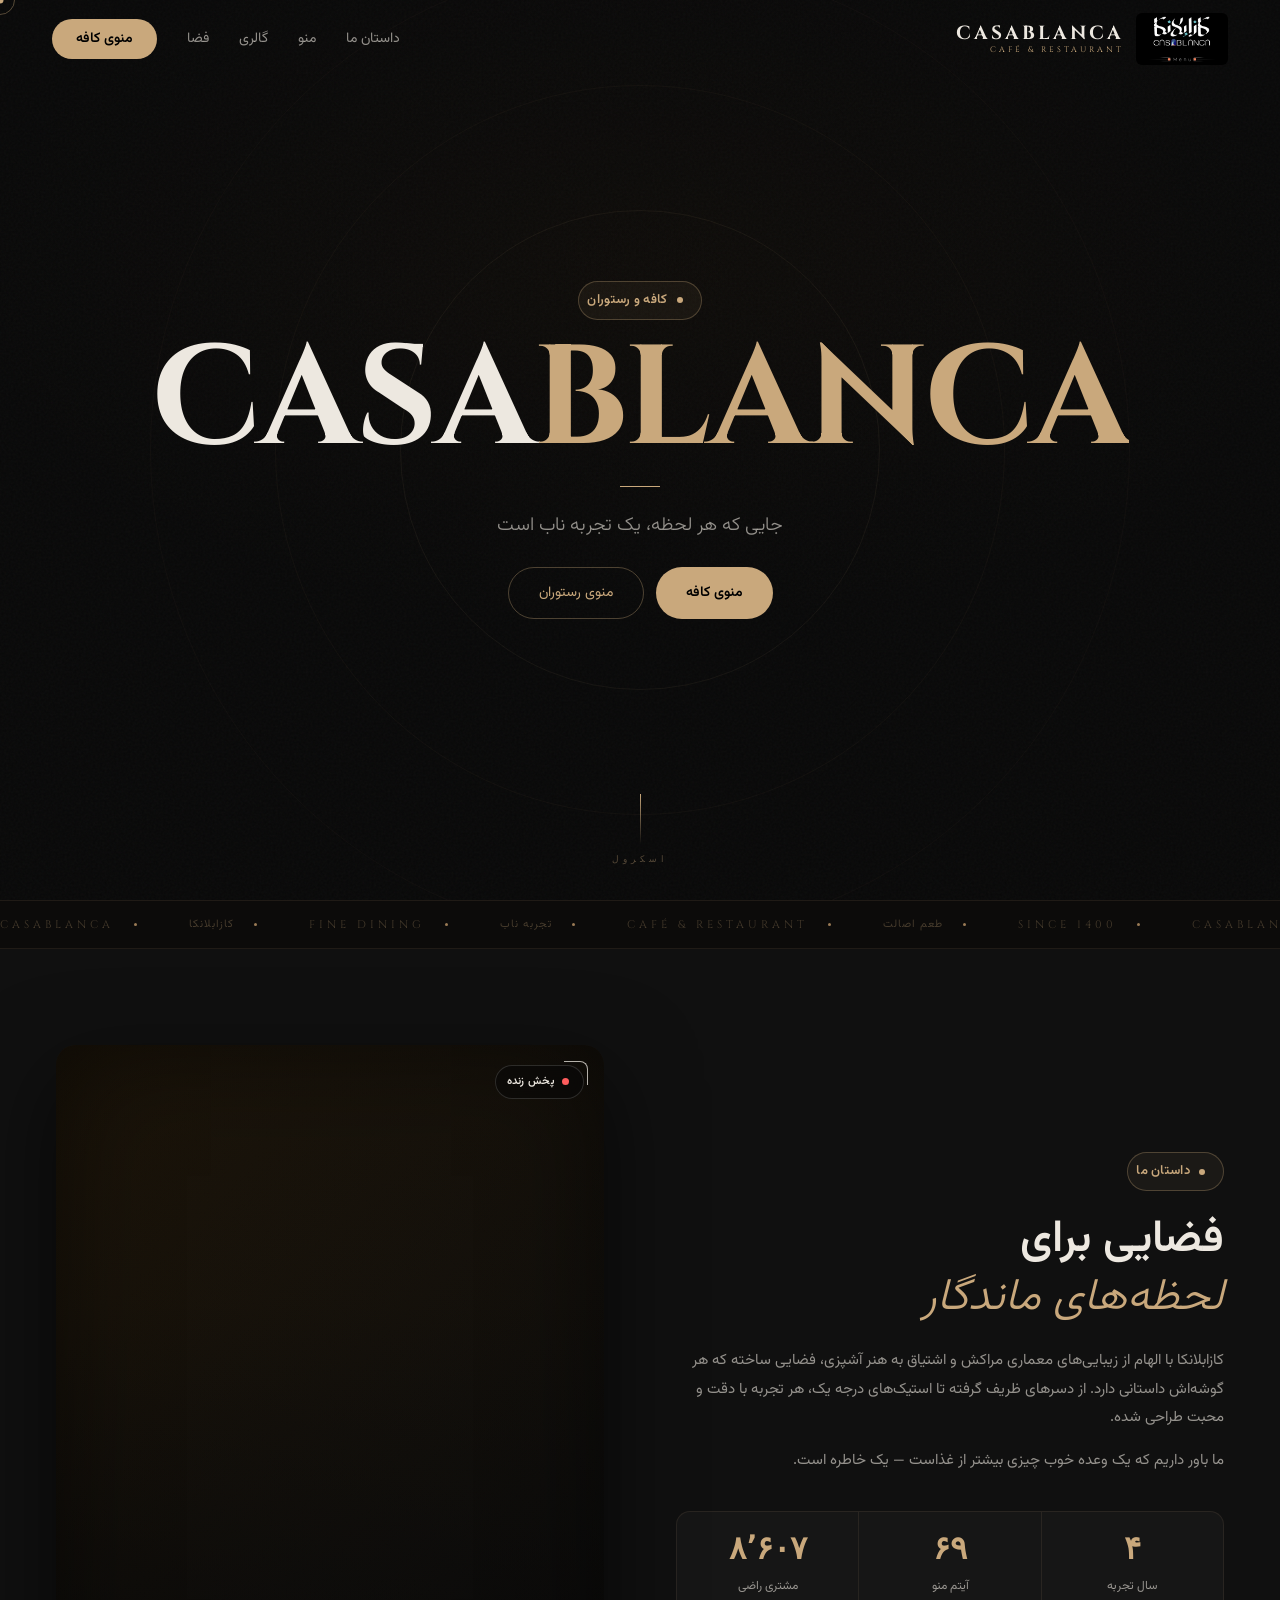
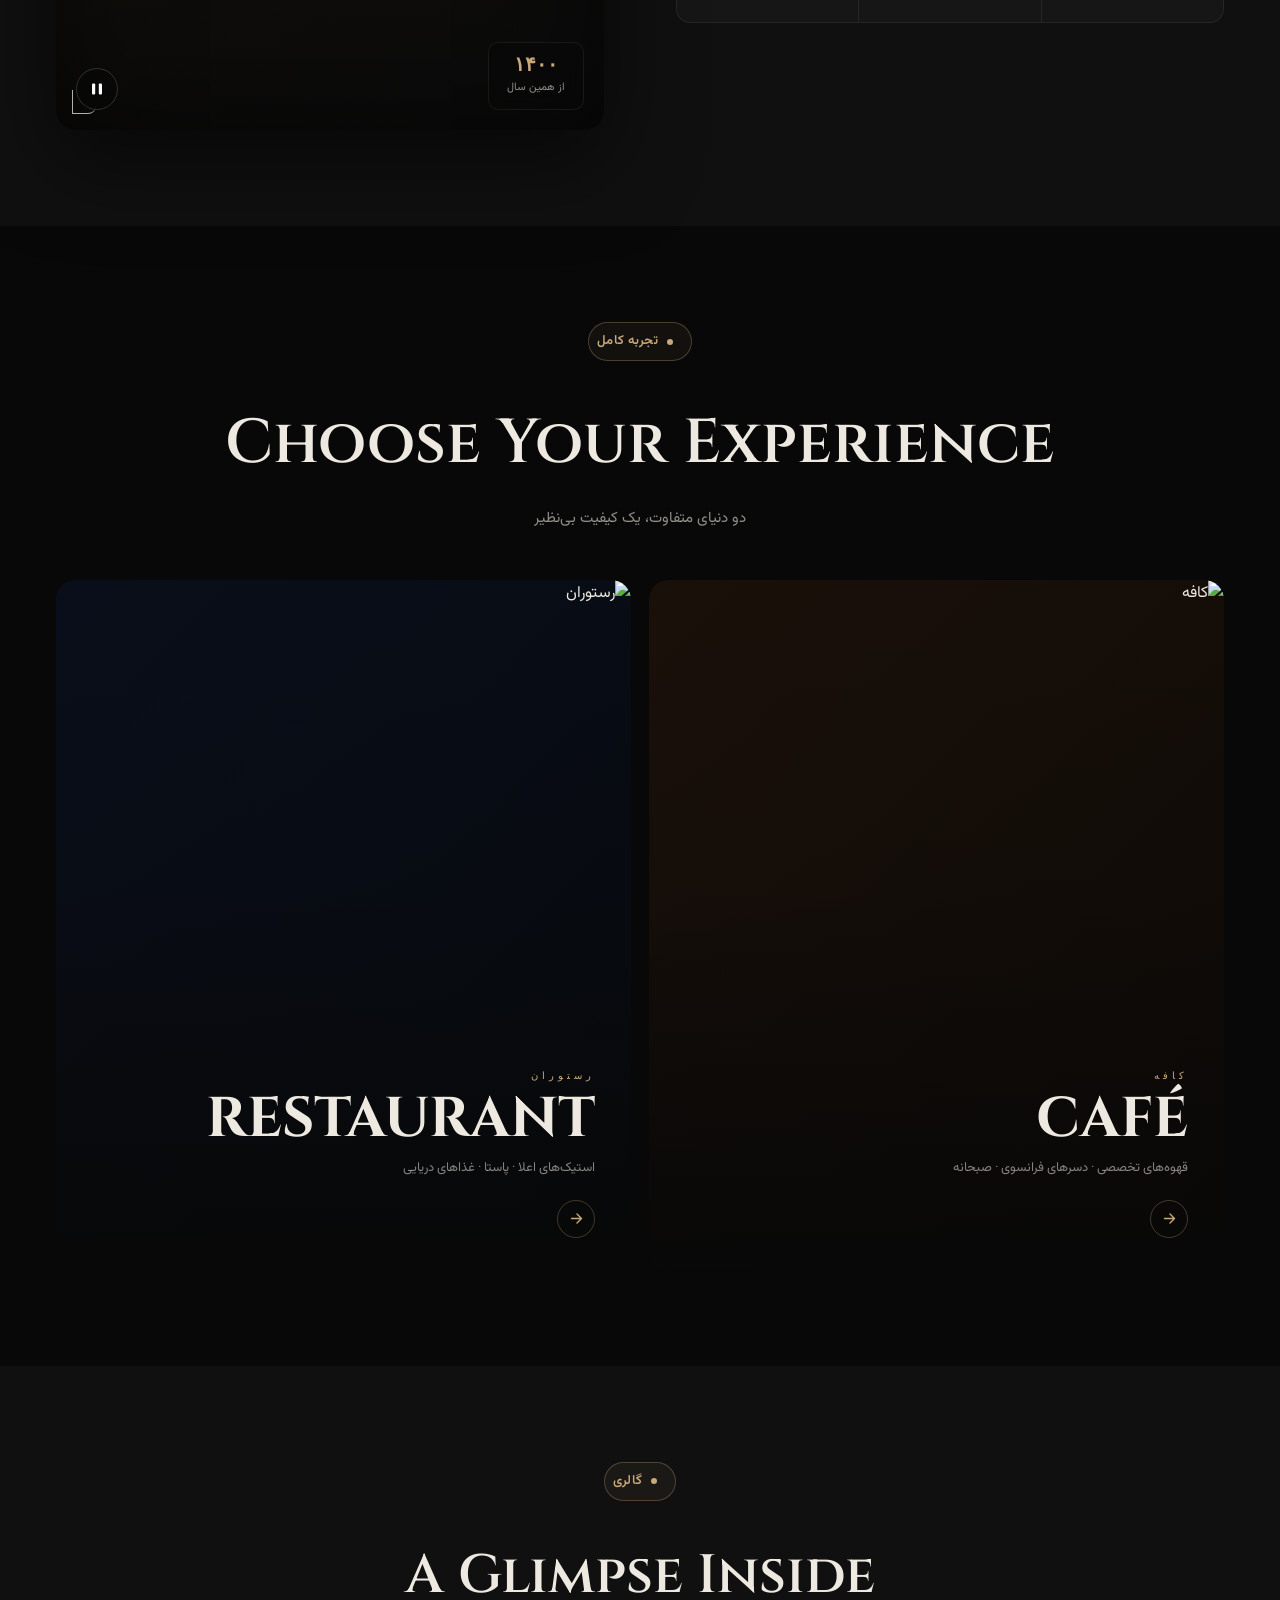
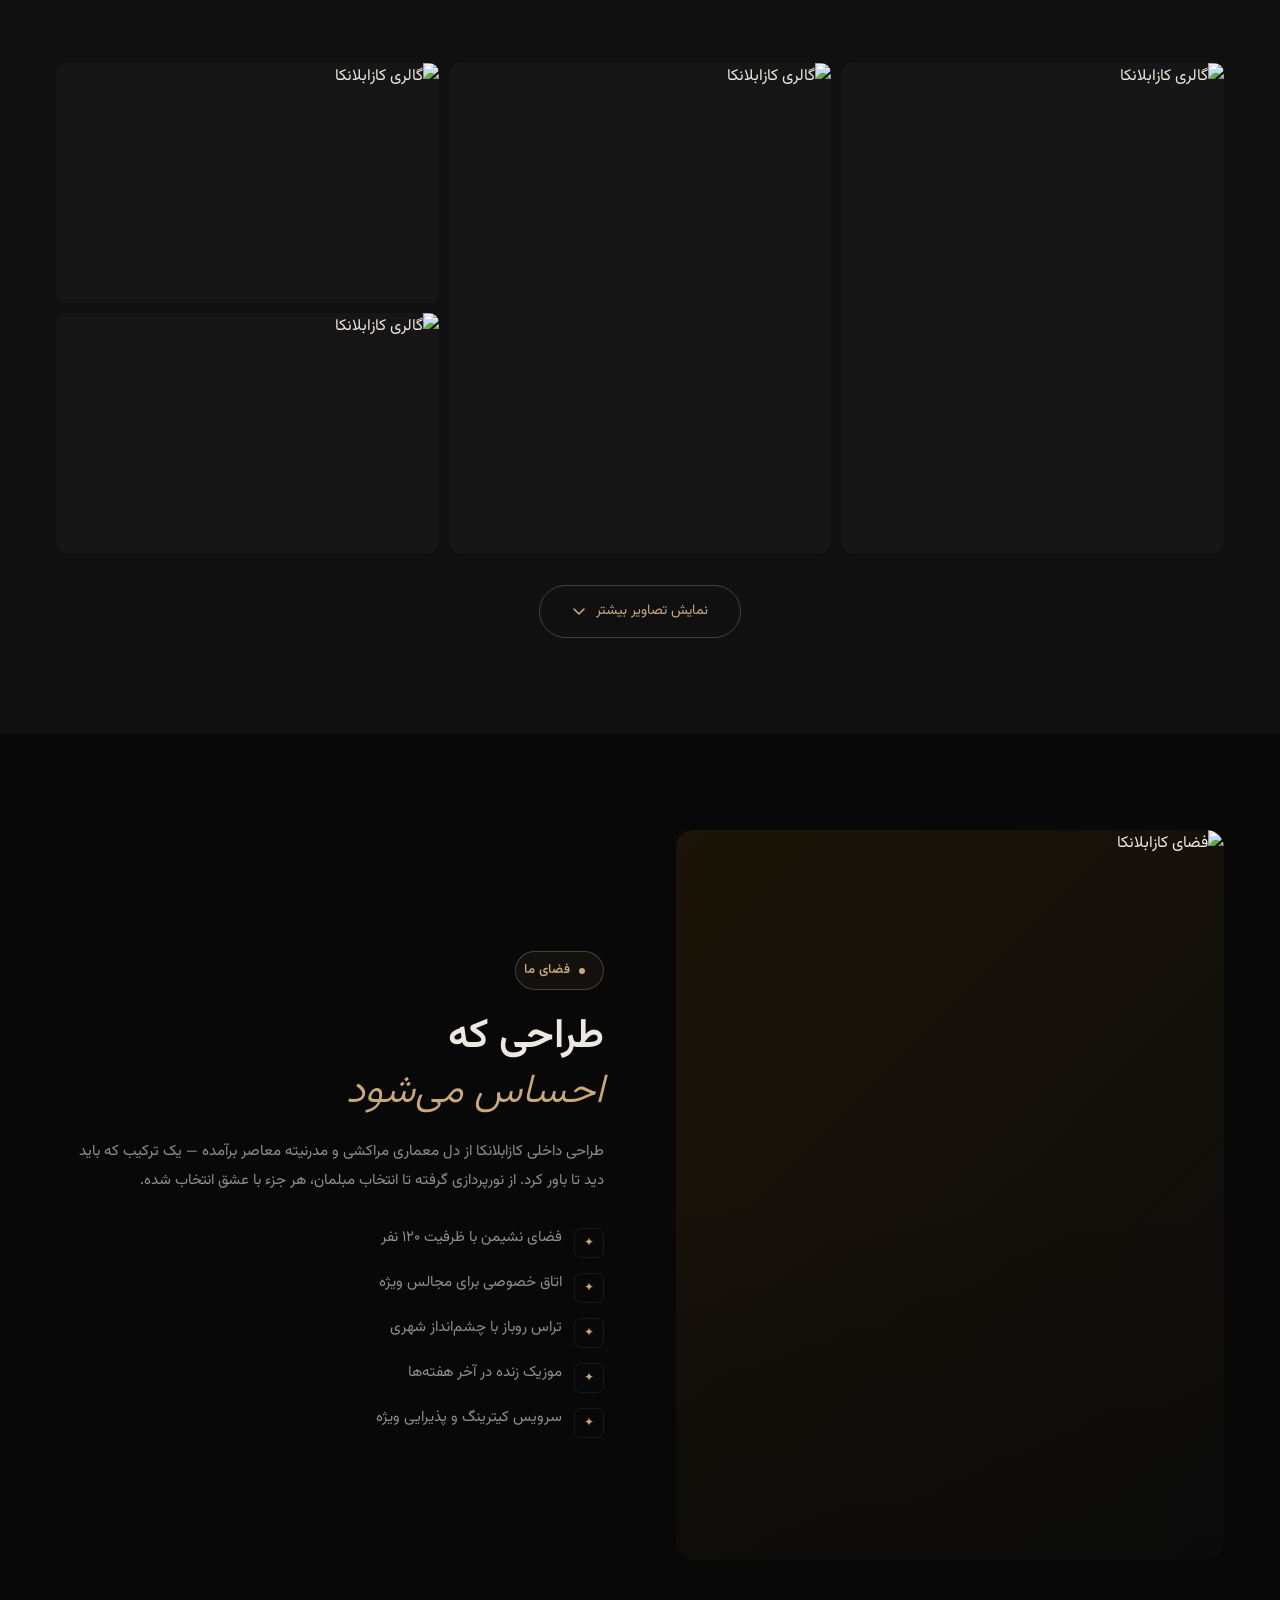
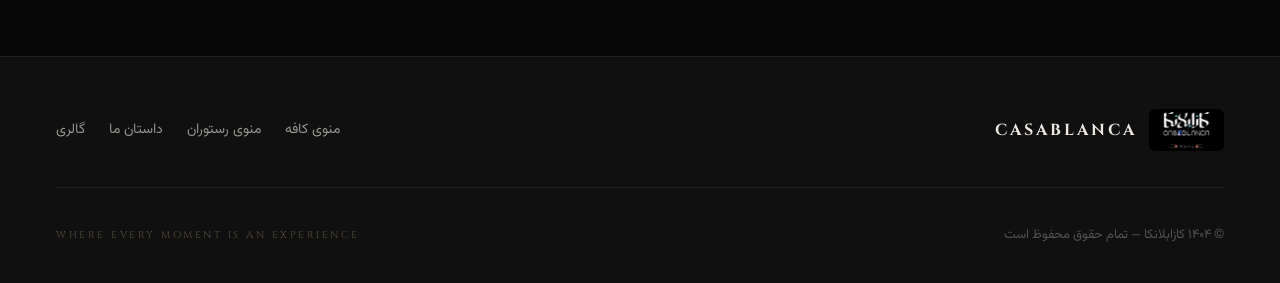
==== frontend/index.html @ ed8ca33e "Initial commit" ====
<!DOCTYPE html>
<html lang="fa" dir="rtl">
<head>
<meta charset="UTF-8"/>
<meta name="viewport" content="width=device-width,initial-scale=1.0"/>
<title>کازابلانکا | Casablanca</title>
<link rel="preconnect" href="https://fonts.googleapis.com"/>
<link href="https://fonts.googleapis.com/css2?family=Cinzel:wght@400;600;700&family=Vazirmatn:wght@300;400;500;600;700;800&display=swap" rel="stylesheet"/>
<style>
:root{
  --bg:#080808;--bg2:#101010;--bg3:#161616;
  --gold:#C9A87C;--gold2:#E2CBA8;--gold3:#9A7A55;
  --w:#EDE8E0;--wd:rgba(237,232,224,.6);--wf:rgba(237,232,224,.1);
  --bdr:rgba(201,168,124,.1);
  --f-en:'Cinzel',serif;
  --f-fa:'Vazirmatn','Tahoma',sans-serif;
  --ease:cubic-bezier(.16,1,.3,1);
  --nh:78px;
}
*,*::before,*::after{box-sizing:border-box;margin:0;padding:0}
html{scroll-behavior:smooth}
body{background:var(--bg);color:var(--w);font-family:var(--f-fa);font-size:16px;line-height:1.75;overflow-x:hidden}
img{display:block;max-width:100%}
a{color:inherit;text-decoration:none}
button{background:none;border:none;font:inherit;cursor:pointer}
::-webkit-scrollbar{width:3px}
::-webkit-scrollbar-track{background:var(--bg)}
::-webkit-scrollbar-thumb{background:var(--gold3);border-radius:2px}

/* ── CURSOR ─────────────────── */
#cd,#cr{position:fixed;top:0;left:0;pointer-events:none;z-index:9999;border-radius:50%;transform:translate(-50%,-50%)}
#cd{width:7px;height:7px;background:var(--gold);transition:transform .15s,width .2s,height .2s}
#cr{width:30px;height:30px;border:1px solid rgba(201,168,124,.4);z-index:9998;transition:width .3s var(--ease),height .3s var(--ease),border-color .3s}
@media(hover:none){#cd,#cr{display:none}}

/* ── NAVBAR ──────────────────── */
#nav{position:fixed;top:0;left:0;right:0;height:var(--nh);z-index:1000;display:flex;align-items:center;justify-content:space-between;padding:0 52px;transition:background .4s,box-shadow .4s,transform .4s var(--ease)}
#nav.bg{background:rgba(8,8,8,.95);backdrop-filter:blur(18px);box-shadow:0 1px 0 var(--bdr)}

.n-logo{display:flex;align-items:center;gap:12px;flex-shrink:0}
.n-logo img{height:52px;width:auto;display:block;border-radius:6px}
.n-logo-text{display:flex;flex-direction:column;line-height:1.1}
.n-logo-text b{font-family:var(--f-en);font-size:19px;font-weight:700;letter-spacing:3px;color:var(--w)}
.n-logo-text span{font-family:var(--f-en);font-size:8px;letter-spacing:3px;color:var(--gold);text-transform:uppercase;margin-top:2px}

.n-right{display:flex;align-items:center;gap:26px}
.n-links{display:flex;align-items:center;gap:30px;list-style:none}
.n-links a{font-size:14px;color:var(--wd);position:relative;transition:color .3s;white-space:nowrap}
.n-links a::after{content:'';position:absolute;bottom:-3px;left:0;right:0;height:1px;background:var(--gold);transform:scaleX(0);transition:transform .35s var(--ease)}
.n-links a:hover{color:var(--w)}
.n-links a:hover::after{transform:scaleX(1)}
.n-cta{background:var(--gold)!important;color:#000!important;padding:9px 24px;border-radius:100px;font-weight:600;font-size:14px}
.n-cta::after{display:none!important}
.n-cta:hover{background:var(--gold2)!important}

/* ── BURGER TRIGGER ──────────── */
.n-burger{display:none;flex-direction:column;justify-content:center;align-items:center;gap:5px;width:46px;height:46px;border-radius:50%;border:1px solid var(--bdr);flex-shrink:0;position:relative;z-index:2600;transition:border-color .35s,background .35s,transform .3s var(--ease)}
.n-burger span{display:block;width:18px;height:1.5px;background:var(--w);transition:transform .4s var(--ease),opacity .25s,width .3s,background .3s}
.n-burger.open{background:var(--gold);border-color:var(--gold);transform:rotate(90deg)}
.n-burger.open span{background:#000}
.n-burger.open span:nth-child(1){transform:translateY(6.5px) rotate(45deg)}
.n-burger.open span:nth-child(2){opacity:0;width:0}
.n-burger.open span:nth-child(3){transform:translateY(-6.5px) rotate(-45deg)}

/* ── MOBILE FULLSCREEN MENU — circular reveal ─── */
#mmenu{
  position:fixed;inset:0;z-index:2500;
  background:#060606;
  display:flex;flex-direction:column;align-items:center;justify-content:center;
  clip-path:circle(2% at calc(100% - 46px) 40px);
  visibility:hidden;
  transition:clip-path .85s cubic-bezier(.65,0,.35,1),visibility 0s linear .85s;
  overflow:hidden;
}
#mmenu.open{
  clip-path:circle(150% at calc(100% - 46px) 40px);
  visibility:visible;
  transition:clip-path .85s cubic-bezier(.65,0,.35,1),visibility 0s;
}
.mm-marquee{position:absolute;top:50%;left:0;right:0;transform:translateY(-50%) rotate(-4deg);white-space:nowrap;opacity:.045;pointer-events:none}
.mm-marquee-track{display:inline-flex;gap:40px;font-family:var(--f-en);font-size:120px;font-weight:700;color:var(--gold);animation:mmscroll 22s linear infinite}
@keyframes mmscroll{from{transform:translateX(0)}to{transform:translateX(-50%)}}
.mm-glow{position:absolute;width:520px;height:520px;border-radius:50%;background:radial-gradient(circle,rgba(201,168,124,.14) 0%,transparent 70%);top:-10%;right:-18%;pointer-events:none}
.mm-glow2{position:absolute;width:420px;height:420px;border-radius:50%;background:radial-gradient(circle,rgba(201,168,124,.09) 0%,transparent 70%);bottom:-8%;left:-18%;pointer-events:none}

.mm-close{
  position:absolute;top:18px;left:18px;
  display:flex;align-items:center;gap:10px;
  z-index:10;
  opacity:0;transform:translateY(-12px);
  transition:opacity .4s ease .35s,transform .4s var(--ease) .35s;
}
#mmenu.open .mm-close{opacity:1;transform:translateY(0)}
.mm-close-circle{
  width:46px;height:46px;border-radius:50%;
  background:var(--gold);color:#000;
  display:flex;align-items:center;justify-content:center;
  transition:transform .4s var(--ease),background .3s;
  flex-shrink:0;
}
.mm-close:hover .mm-close-circle{transform:rotate(90deg) scale(1.08);background:var(--gold2)}
.mm-close-label{font-family:var(--f-fa);font-size:13px;color:var(--wd);font-weight:500}

.mm-links{display:flex;flex-direction:column;align-items:center;gap:2px;position:relative;z-index:2;perspective:800px}
.mm-link{
  display:flex;align-items:baseline;gap:14px;
  padding:13px 0;
  opacity:0;transform:translateY(36px) rotateX(-25deg);
  transition:opacity .6s var(--ease),transform .6s var(--ease);
}
#mmenu.open .mm-link{opacity:1;transform:translateY(0) rotateX(0)}
#mmenu.open .mm-link:nth-child(1){transition-delay:.18s}
#mmenu.open .mm-link:nth-child(2){transition-delay:.25s}
#mmenu.open .mm-link:nth-child(3){transition-delay:.32s}
#mmenu.open .mm-link:nth-child(4){transition-delay:.39s}
.mm-num{font-family:var(--f-en);font-size:13px;color:var(--gold3);min-width:26px}
.mm-en{font-family:var(--f-en);font-size:clamp(30px,8vw,42px);font-weight:600;color:var(--w);transition:color .3s,letter-spacing .3s}
.mm-link:active .mm-en{color:var(--gold);letter-spacing:1px}
.mm-fa{font-family:var(--f-fa);font-size:13px;color:var(--gold);letter-spacing:.5px}

.mm-divider{width:54px;height:1px;background:var(--bdr);margin:22px 0;opacity:0;transition:opacity .5s ease .5s}
#mmenu.open .mm-divider{opacity:1}
.mm-cta-wrap{opacity:0;transform:translateY(20px);transition:opacity .55s var(--ease) .52s,transform .55s var(--ease) .52s}
#mmenu.open .mm-cta-wrap{opacity:1;transform:translateY(0)}
.mm-cta{background:var(--gold);color:#000;padding:15px 40px;border-radius:100px;font-family:var(--f-fa);font-size:15px;font-weight:600;display:inline-flex;align-items:center;gap:8px;transition:background .3s,transform .3s var(--ease)}
.mm-cta:hover{background:var(--gold2);transform:scale(1.04)}

/* ── HERO ────────────────────── */
#hero{height:100vh;min-height:640px;display:flex;align-items:center;justify-content:center;position:relative;overflow:hidden}
.h-video-wrap{position:absolute;inset:0;overflow:hidden;background:var(--bg)}
.h-video-wrap video{width:100%;height:100%;object-fit:cover;transform:scale(1.06);animation:kenburns 26s ease-in-out infinite alternate}
@keyframes kenburns{from{transform:scale(1.04) translate(0,0)}to{transform:scale(1.16) translate(-1.2%,-1%)}}
.h-video-ov{position:absolute;inset:0;background:
  linear-gradient(180deg,rgba(8,8,8,.55) 0%,rgba(8,8,8,.45) 35%,rgba(8,8,8,.93) 100%),
  radial-gradient(ellipse 80% 60% at 50% 30%,rgba(60,38,12,.2) 0%,transparent 65%)}
.h-noise{position:absolute;inset:0;opacity:.035;background-image:url("data:image/svg+xml,%3Csvg viewBox='0 0 512 512' xmlns='http://www.w3.org/2000/svg'%3E%3Cfilter id='n'%3E%3CfeTurbulence type='fractalNoise' baseFrequency='.75' numOctaves='4' stitchTiles='stitch'/%3E%3C/filter%3E%3Crect width='100%25' height='100%25' filter='url(%23n)'/%3E%3C/svg%3E");pointer-events:none}
.h-ring{position:absolute;border-radius:50%;border:1px solid rgba(201,168,124,.07);top:50%;left:50%;transform:translate(-50%,-50%);pointer-events:none}
.h-r1{width:480px;height:480px}
.h-r2{width:730px;height:730px;border-color:rgba(201,168,124,.045)}
.h-r3{width:980px;height:980px;border-color:rgba(201,168,124,.03)}
.h-content{position:relative;z-index:2;display:flex;flex-direction:column;align-items:center;text-align:center;gap:18px;padding:0 24px}

/* fixed: label now uses Persian font properly + pill UI */
.h-label{
  display:inline-flex;align-items:center;gap:9px;
  font-family:var(--f-fa);font-size:13px;font-weight:600;letter-spacing:.3px;
  color:var(--gold);
  padding:7px 18px 7px 8px;
  border:1px solid rgba(201,168,124,.3);
  border-radius:100px;
  background:rgba(201,168,124,.06);
  opacity:0;transform:translateY(14px);
}
.lbl-dot{width:6px;height:6px;border-radius:50%;background:var(--gold);flex-shrink:0}

.h-title{direction:ltr;font-family:var(--f-en);font-size:clamp(60px,11vw,150px);font-weight:700;line-height:.9;letter-spacing:-.02em;overflow:hidden}
.h-word{display:inline-block;opacity:0;transform:translateY(105%)}
.h-word-g{color:var(--gold)}
.h-line{width:0;height:1px;background:var(--gold);margin:4px auto}
.h-tag{font-size:clamp(15px,1.6vw,19px);font-weight:300;color:var(--wd);opacity:0;transform:translateY(14px);max-width:440px}
.h-btns{display:flex;gap:12px;flex-wrap:wrap;justify-content:center;margin-top:6px;opacity:0;transform:translateY(14px)}
.btn-g{display:inline-flex;align-items:center;gap:8px;font-family:var(--f-fa);font-size:14px;font-weight:600;color:#000;background:var(--gold);padding:13px 30px;border-radius:100px;position:relative;overflow:hidden;transition:color .3s}
.btn-g::before{content:'';position:absolute;inset:0;background:var(--gold2);transform:translateX(101%);transition:transform .45s var(--ease)}
.btn-g:hover::before{transform:translateX(0)}
.btn-g span{position:relative;z-index:1}
.btn-o{display:inline-flex;align-items:center;gap:8px;font-family:var(--f-fa);font-size:14px;color:var(--gold);border:1px solid rgba(201,168,124,.35);padding:13px 30px;border-radius:100px;transition:background .3s,border-color .3s,color .3s}
.btn-o:hover{background:rgba(201,168,124,.1);border-color:var(--gold);color:var(--w)}
.h-scroll{position:absolute;bottom:32px;left:50%;transform:translateX(-50%);display:flex;flex-direction:column;align-items:center;gap:8px;opacity:0}
.h-sline{width:1px;height:50px;background:linear-gradient(to bottom,var(--gold),transparent);animation:spulse 2s ease-in-out infinite}
@keyframes spulse{0%,100%{opacity:.4}50%{opacity:1}}
.h-scroll span{font-family:var(--f-en);font-size:9px;letter-spacing:4px;text-transform:uppercase;color:rgba(201,168,124,.4)}

/* ── MARQUEE ─────────────────── */
.mq{border-top:1px solid var(--bdr);border-bottom:1px solid var(--bdr);padding:14px 0;overflow:hidden;background:rgba(201,168,124,.02)}
.mq-inner{display:flex;gap:52px;white-space:nowrap;animation:mq 30s linear infinite;direction:ltr}
@keyframes mq{from{transform:translateX(0)}to{transform:translateX(-50%)}}
.mq-item{display:inline-flex;align-items:center;gap:20px;font-family:var(--f-en);font-size:11px;letter-spacing:4px;text-transform:uppercase;color:rgba(201,168,124,.3);flex-shrink:0}
.mq-item.fa{font-family:var(--f-fa);letter-spacing:1px}
.mq-dot{width:3px;height:3px;background:var(--gold3);border-radius:50%;flex-shrink:0}

/* ── LAYOUT HELPERS ──────────── */
.sec{padding:96px 56px}
.sec-dark{background:var(--bg2)}
.inner{max-width:1260px;margin:0 auto}

/* fixed: lbl is now a Persian-correct pill badge, replaces old line+Cinzel version */
.lbl{
  display:inline-flex;align-items:center;gap:9px;
  font-family:var(--f-fa);font-size:13px;font-weight:600;letter-spacing:.3px;
  color:var(--gold);
  padding:7px 18px 7px 8px;
  border:1px solid rgba(201,168,124,.3);
  border-radius:100px;
  background:rgba(201,168,124,.06);
  margin-bottom:20px;
}
.lbl-c{margin-left:auto;margin-right:auto}

.rv{opacity:0;transform:translateY(44px)}
.rv-l{opacity:0;transform:translateX(-36px)}
.rv-r{opacity:0;transform:translateX(36px)}
.rv-s{opacity:0;transform:scale(.92)}

/* ── STORY ───────────────────── */
.story-g{display:grid;grid-template-columns:1fr 1fr;gap:72px;align-items:center}
.s-h{font-family:var(--f-fa);font-size:clamp(30px,3.5vw,46px);font-weight:600;line-height:1.3;margin-bottom:20px}
.s-h em{display:block;font-style:italic;font-weight:300;color:var(--gold)}
.s-p{font-size:15px;line-height:1.9;color:var(--wd);margin-bottom:14px}
.stats{display:flex;background:var(--bg3);border:1px solid var(--bdr);border-radius:14px;overflow:hidden;margin-top:36px}
.stat{flex:1;padding:22px 16px;text-align:center;border-left:1px solid var(--bdr)}
.stat:last-child{border-left:none}
.stat-n{display:block;font-family:var(--f-en);font-size:32px;font-weight:700;color:var(--gold);line-height:1;margin-bottom:6px}
.stat-l{font-size:12px;color:var(--wd)}
.s-visual{position:relative;border-radius:20px;overflow:hidden;aspect-ratio:4/5;background:linear-gradient(135deg,#1c1408,#0c0c0c) center/cover;box-shadow:0 30px 90px rgba(0,0,0,.55);transform:perspective(1000px) rotateY(0) rotateX(0);transition:transform .15s linear,box-shadow .4s ease}
.s-visual video{position:absolute;inset:0;width:100%;height:100%;object-fit:cover;transform:scale(1.02);transition:transform 1.4s var(--ease);opacity:0;transition:opacity .6s ease,transform 1.4s var(--ease)}
.s-visual video.ready{opacity:1}
.s-visual:hover video{transform:scale(1.09)}
.s-visual-grain{position:absolute;inset:0;opacity:.05;mix-blend-mode:overlay;pointer-events:none;background-image:url("data:image/svg+xml,%3Csvg viewBox='0 0 512 512' xmlns='http://www.w3.org/2000/svg'%3E%3Cfilter id='n'%3E%3CfeTurbulence type='fractalNoise' baseFrequency='.8' numOctaves='3' stitchTiles='stitch'/%3E%3C/filter%3E%3Crect width='100%25' height='100%25' filter='url(%23n)'/%3E%3C/svg%3E")}
.s-visual-ov{position:absolute;inset:0;background:linear-gradient(180deg,rgba(8,8,8,.08) 0%,rgba(8,8,8,.04) 38%,rgba(8,8,8,.55) 82%,rgba(8,8,8,.78) 100%);pointer-events:none}
.s-visual-vig{position:absolute;inset:0;box-shadow:inset 0 0 110px rgba(0,0,0,.55);pointer-events:none}

/* steam */
.s-steam{position:absolute;bottom:34%;border-radius:50%;background:radial-gradient(circle,rgba(255,255,255,.55) 0%,transparent 72%);filter:blur(13px);opacity:0;pointer-events:none;mix-blend-mode:screen;z-index:1}
.s-steam-1{right:44%;width:46px;height:64px;animation:steamRise 6.5s ease-in infinite}
.s-steam-2{right:51%;width:32px;height:50px;animation:steamRise 7.5s ease-in infinite 1.8s}
.s-steam-3{right:47%;width:28px;height:42px;animation:steamRise 5.8s ease-in infinite 3.6s}
@keyframes steamRise{0%{transform:translateY(0) scale(.8);opacity:0}14%{opacity:.4}58%{opacity:.18}100%{transform:translateY(-130px) scale(1.7);opacity:0}}

/* corner frame */
.s-frame{position:absolute;inset:16px;pointer-events:none;z-index:2}
.s-corner{position:absolute;width:24px;height:24px;border-color:var(--gold);opacity:.75;transition:opacity .4s ease}
.s-corner.tl{top:0;right:0;border-top:1.5px solid;border-right:1.5px solid;border-radius:0 8px 0 0}
.s-corner.br{bottom:0;left:0;border-bottom:1.5px solid;border-left:1.5px solid;border-radius:0 0 8px 0}

/* live chip */
.s-live{position:absolute;top:20px;right:20px;z-index:3;display:flex;align-items:center;gap:7px;background:rgba(8,8,8,.55);backdrop-filter:blur(10px);border:1px solid rgba(255,255,255,.14);border-radius:100px;padding:6px 14px 6px 11px;font-size:11px;font-weight:600;color:var(--w);letter-spacing:.3px}
.s-live-dot{width:7px;height:7px;border-radius:50%;background:#FF5D5D;flex-shrink:0;animation:liveBlink 1.7s ease-in-out infinite}
@keyframes liveBlink{0%,100%{opacity:1;box-shadow:0 0 0 0 rgba(255,93,93,.55)}50%{opacity:.55;box-shadow:0 0 0 7px rgba(255,93,93,0)}}

/* play/pause toggle */
.s-play{position:absolute;bottom:20px;left:20px;z-index:3;width:42px;height:42px;border-radius:50%;background:rgba(8,8,8,.55);backdrop-filter:blur(10px);border:1px solid rgba(255,255,255,.16);display:flex;align-items:center;justify-content:center;color:#fff;cursor:pointer;transition:background .3s,transform .3s var(--ease),border-color .3s}
.s-play:hover{background:var(--gold);color:#000;border-color:var(--gold);transform:scale(1.08)}
.s-play svg{width:14px;height:14px}
.s-play .ic-play{display:none}
.s-play.paused .ic-pause{display:none}
.s-play.paused .ic-play{display:block}

.s-badge{position:absolute;bottom:20px;right:20px;z-index:3;background:rgba(8,8,8,.88);backdrop-filter:blur(10px);border:1px solid var(--bdr);border-radius:10px;padding:12px 18px;text-align:center}
.s-badge strong{display:block;font-family:var(--f-en);font-size:20px;color:var(--gold);line-height:1}
.s-badge span{font-size:11px;color:var(--wd);margin-top:3px;display:block}

/* ── MENU CHOICE ─────────────── */
.mc-title{direction:ltr;font-family:var(--f-en);font-size:clamp(34px,5vw,62px);font-weight:600;color:var(--w);margin:8px 0}
.mc-sub{font-size:15px;color:var(--wd)}
.mc-cards{display:grid;grid-template-columns:1fr 1fr;gap:18px;margin-top:48px}
.mc-card{position:relative;border-radius:20px;overflow:hidden;aspect-ratio:5/6;display:flex;align-items:flex-end;cursor:default}
.mc-card-bg{position:absolute;inset:0}
.mc-card-bg img{width:100%;height:100%;object-fit:cover;transition:transform .7s var(--ease)}
#card-cafe .mc-card-bg{background:linear-gradient(135deg,#1a100a,#0e0a06)}
#card-rest .mc-card-bg{background:linear-gradient(135deg,#0a0e1a,#060a0e)}
.mc-card:hover .mc-card-bg img{transform:scale(1.06)}
.mc-ov{position:absolute;inset:0;background:linear-gradient(to top,rgba(8,8,8,.95) 0%,rgba(8,8,8,.1) 55%,transparent 100%);transition:opacity .4s}
.mc-shine{position:absolute;inset:0;background:linear-gradient(135deg,rgba(201,168,124,.07) 0%,transparent 50%);opacity:0;transition:opacity .4s;pointer-events:none}
.mc-card:hover .mc-shine{opacity:1}
.mc-body{position:relative;z-index:2;padding:32px 36px;width:100%;text-align:right}
.mc-lbl{font-family:var(--f-en);font-size:10px;letter-spacing:4px;text-transform:uppercase;color:var(--gold);display:block;margin-bottom:6px}
.mc-name{direction:ltr;text-align:right;font-family:var(--f-en);font-size:clamp(36px,4.5vw,56px);font-weight:700;color:var(--w);line-height:1;margin-bottom:10px}
.mc-desc{font-size:13px;color:rgba(237,232,224,.55);margin-bottom:20px}
.mc-arr{display:inline-flex;align-items:center;justify-content:center;width:38px;height:38px;border-radius:50%;border:1px solid rgba(201,168,124,.3);color:var(--gold);transition:background .3s,border-color .3s,transform .4s var(--ease)}
.mc-card:hover .mc-arr{background:var(--gold);border-color:var(--gold);color:#000;transform:rotate(45deg)}

/* ── GALLERY ─────────────────── */
.gl-title{direction:ltr;font-family:var(--f-en);font-size:clamp(30px,4.5vw,54px);font-weight:600;color:var(--w);margin:8px 0 40px}
.gl-grid{display:grid;grid-template-columns:repeat(3,1fr);grid-template-rows:240px 240px;gap:10px}
.gl-item{border-radius:10px;overflow:hidden;background:var(--bg3);position:relative;cursor:pointer}
.gl-item img{width:100%;height:100%;object-fit:cover;transition:transform .6s var(--ease);display:block}
.gl-item:hover img{transform:scale(1.07)}
.gl-tall{grid-row:1/3}
.gl-more-wrap{text-align:center;margin-top:32px}
.gl-more-btn{display:inline-flex;align-items:center;gap:10px;font-family:var(--f-fa);font-size:14px;color:var(--gold);border:1px solid rgba(201,168,124,.3);padding:13px 32px;border-radius:100px;transition:background .3s,border-color .3s,color .3s,gap .3s}
.gl-more-btn:hover{background:rgba(201,168,124,.1);border-color:var(--gold);color:var(--w);gap:14px}
.gl-more-btn svg{transition:transform .3s}
.gl-more-btn:hover svg{transform:translateY(3px)}

/* ── GALLERY LIGHTBOX (grid) ─── */
.lb{position:fixed;inset:0;z-index:3000;background:rgba(5,5,5,.97);backdrop-filter:blur(20px);opacity:0;visibility:hidden;transition:opacity .45s var(--ease),visibility 0s linear .45s;overflow-y:auto;padding:90px 24px 60px}
.lb.open{opacity:1;visibility:visible;transition:opacity .45s var(--ease)}
.lb-close{position:fixed;top:24px;left:24px;width:46px;height:46px;border-radius:50%;background:var(--bg3);border:1px solid var(--bdr);display:flex;align-items:center;justify-content:center;color:var(--w);z-index:10;transition:background .25s,border-color .25s,transform .3s var(--ease)}
.lb-close:hover{background:var(--gold);color:#000;border-color:var(--gold);transform:rotate(90deg)}
.lb-title{text-align:center;font-family:var(--f-en);font-size:13px;letter-spacing:5px;text-transform:uppercase;color:var(--gold);margin-bottom:40px}
.lb-grid{max-width:1200px;margin:0 auto;display:grid;grid-template-columns:repeat(4,1fr);gap:14px;perspective:1200px}
.lb-item{border-radius:12px;overflow:hidden;aspect-ratio:1;cursor:pointer;opacity:0;transform:translateY(30px) scale(.9);transition:transform .15s var(--ease),box-shadow .35s;will-change:transform;background:var(--bg3)}
.lb.open .lb-item{opacity:1;transform:translateY(0) scale(1);transition:opacity .55s var(--ease),transform .55s var(--ease)}
.lb-item img{width:100%;height:100%;object-fit:cover;transition:transform .5s var(--ease),filter .4s}
.lb-item:hover{box-shadow:0 20px 50px rgba(0,0,0,.6)}
.lb-item:hover img{transform:scale(1.1)}

/* ── VIEWER (single image 3D) ── */
.vw{position:fixed;inset:0;z-index:3500;background:rgba(2,2,2,.97);display:flex;align-items:center;justify-content:center;opacity:0;visibility:hidden;transition:opacity .4s var(--ease),visibility 0s linear .4s;perspective:1400px}
.vw.open{opacity:1;visibility:visible;transition:opacity .4s var(--ease)}
.vw-img-wrap{max-width:82vw;max-height:78vh;border-radius:16px;overflow:hidden;transform:rotateY(35deg) scale(.85);opacity:0;transition:transform .55s var(--ease),opacity .55s var(--ease);box-shadow:0 40px 100px rgba(0,0,0,.7);background:var(--bg3)}
.vw.open .vw-img-wrap{transform:rotateY(0) scale(1);opacity:1}
.vw-img-wrap img{max-width:82vw;max-height:78vh;display:block;object-fit:contain}
.vw-close,.vw-prev,.vw-next{position:fixed;width:50px;height:50px;border-radius:50%;background:rgba(255,255,255,.06);border:1px solid rgba(255,255,255,.15);display:flex;align-items:center;justify-content:center;color:var(--w);transition:background .25s,border-color .25s,transform .3s var(--ease);z-index:10}
.vw-close{top:24px;left:24px}
.vw-close:hover{background:var(--gold);color:#000;border-color:var(--gold);transform:rotate(90deg)}
.vw-prev{top:50%;right:24px;transform:translateY(-50%)}
.vw-next{top:50%;left:24px;transform:translateY(-50%)}
.vw-prev:hover,.vw-next:hover{background:var(--gold);color:#000;border-color:var(--gold)}
.vw-counter{position:fixed;bottom:28px;left:50%;transform:translateX(-50%);font-family:var(--f-en);font-size:12px;letter-spacing:3px;color:var(--wd)}

/* ── FEATURES ────────────────── */
.ft-g{display:grid;grid-template-columns:1fr 1fr;gap:72px;align-items:center}
.ft-img{border-radius:18px;overflow:hidden;position:relative}
.ft-img img{width:100%;aspect-ratio:3/4;object-fit:cover;background:linear-gradient(135deg,#1c1408,#0c0c0c);transition:transform .8s var(--ease);display:block}
.ft-img:hover img{transform:scale(1.04)}
.ft-img-ov{position:absolute;inset:0;background:linear-gradient(to top,rgba(8,8,8,.45) 0%,transparent 50%);pointer-events:none}
.ft-h{font-family:var(--f-fa);font-size:clamp(26px,3.2vw,42px);font-weight:600;line-height:1.35;margin-bottom:18px}
.ft-h em{display:block;font-style:italic;font-weight:300;color:var(--gold)}
.ft-p{font-size:15px;line-height:1.9;color:var(--wd);margin-bottom:32px}
.ft-list{list-style:none;display:flex;flex-direction:column;gap:14px}
.ft-list li{display:flex;align-items:flex-start;gap:12px;font-size:15px;color:var(--wd);line-height:1.5}
.ft-ico{width:30px;height:30px;border:1px solid var(--bdr);border-radius:7px;display:flex;align-items:center;justify-content:center;color:var(--gold);flex-shrink:0;font-size:12px;margin-top:1px}

/* ── FOOTER ──────────────────── */
footer{background:var(--bg2);border-top:1px solid var(--bdr);padding:52px 56px 36px}
.ft-top{display:flex;align-items:center;justify-content:space-between;margin-bottom:36px;padding-bottom:36px;border-bottom:1px solid var(--bdr)}
.ft-logo{display:flex;align-items:center;gap:12px}
.ft-logo img{height:42px;border-radius:6px}
.ft-logo b{font-family:var(--f-en);font-size:16px;letter-spacing:3px;color:var(--w)}
.ft-nav{display:flex;gap:24px;list-style:none}
.ft-nav a{font-size:14px;color:var(--wd);transition:color .3s}
.ft-nav a:hover{color:var(--gold)}
.ft-bot{display:flex;align-items:center;justify-content:space-between;font-size:13px;color:rgba(237,232,224,.3);flex-wrap:wrap;gap:10px}
.ft-tag{font-family:var(--f-en);font-size:10px;letter-spacing:2.5px;text-transform:uppercase;color:rgba(201,168,124,.4)}

/* ── RESPONSIVE ──────────────── */
@media(max-width:1024px){
  .story-g,.ft-g{grid-template-columns:1fr;gap:40px}
  .sec{padding:72px 32px}
  .gl-grid{grid-template-rows:200px 200px}
  .lb-grid{grid-template-columns:repeat(3,1fr)}
}
@media(max-width:860px){
  :root{--nh:62px}
  #nav{padding:0 18px}
  .n-logo img{height:38px}
  .n-logo-text b{font-size:15px;letter-spacing:2px}
  .n-logo-text span{display:none}
  .n-links{display:none}
  .n-burger{display:flex}
  .sec{padding:56px 20px}
  .mc-cards{grid-template-columns:1fr}
  .gl-grid{grid-template-columns:1fr 1fr;grid-template-rows:180px 180px}
  .gl-tall{grid-row:auto}
  .lb-grid{grid-template-columns:1fr 1fr;gap:10px}
  .lb{padding:80px 16px 40px}
  .vw-img-wrap,.vw-img-wrap img{max-width:94vw;max-height:62vh}
  .vw-prev,.vw-next{width:42px;height:42px}
  .vw-prev{right:10px}.vw-next{left:10px}
  footer{padding:40px 20px}
  .ft-top{flex-direction:column;gap:20px;text-align:center}
  .ft-bot{justify-content:center;text-align:center}
  .h-title{font-size:clamp(48px,15vw,90px)}
  .mm-link{padding:10px 0}
  .s-visual{transform:none!important}
  .s-frame{inset:10px}
  .mm-en{font-size:clamp(26px,9vw,36px)}
}
@media(max-width:480px){
  .h-btns{flex-direction:column;align-items:center}
}
</style>
</head>
<body>

<div id="cd"></div>
<div id="cr"></div>

<!-- ═══ NAVBAR ═══ -->
<nav id="nav">
  <a href="index.html" class="n-logo">
    <img src="assets/images/logo.png" alt="Casablanca"
         onerror="this.style.display='none'"/>
    <div class="n-logo-text">
      <b>CASABLANCA</b>
      <span>Café &amp; Restaurant</span>
    </div>
  </a>
  <div class="n-right">
    <ul class="n-links">
      <li><a href="#story">داستان ما</a></li>
      <li><a href="#menu">منو</a></li>
      <li><a href="#gallery">گالری</a></li>
      <li><a href="#features">فضا</a></li>
      <li><a href="cafe-menu.html" class="n-cta">منوی کافه</a></li>
    </ul>
    <button class="n-burger" id="nburger" aria-label="باز کردن منو">
      <span></span><span></span><span></span>
    </button>
  </div>
</nav>

<!-- ═══ MOBILE FULLSCREEN MENU ═══ -->
<div id="mmenu">
  <div class="mm-marquee"><div class="mm-marquee-track">CASABLANCA&nbsp;&nbsp;·&nbsp;&nbsp;MENU&nbsp;&nbsp;·&nbsp;&nbsp;CASABLANCA&nbsp;&nbsp;·&nbsp;&nbsp;MENU&nbsp;&nbsp;·&nbsp;&nbsp;CASABLANCA&nbsp;&nbsp;·&nbsp;&nbsp;MENU&nbsp;&nbsp;·</div></div>
  <div class="mm-glow"></div>
  <div class="mm-glow2"></div>

  <button class="mm-close" id="mmClose">
    <span class="mm-close-circle">
      <svg width="18" height="18" viewBox="0 0 18 18" fill="none"><path d="M3 3l12 12M15 3L3 15" stroke="currentColor" stroke-width="1.6" stroke-linecap="round"/></svg>
    </span>
    <span class="mm-close-label">بستن</span>
  </button>

  <nav class="mm-links">
    <a href="#story" class="mm-link"><span class="mm-num">01</span><span class="mm-en">STORY</span><span class="mm-fa">داستان ما</span></a>
    <a href="#menu" class="mm-link"><span class="mm-num">02</span><span class="mm-en">MENU</span><span class="mm-fa">منو</span></a>
    <a href="#gallery" class="mm-link"><span class="mm-num">03</span><span class="mm-en">GALLERY</span><span class="mm-fa">گالری</span></a>
    <a href="#features" class="mm-link"><span class="mm-num">04</span><span class="mm-en">AMBIANCE</span><span class="mm-fa">فضا</span></a>
    <div class="mm-divider"></div>
    <div class="mm-cta-wrap">
      <a href="cafe-menu.html" class="mm-cta">مشاهده منوی کافه</a>
    </div>
  </nav>
</div>

<!-- ═══ HERO ═══ -->
<section id="hero">
  <div class="h-video-wrap">
    <video id="hero-video" autoplay muted loop playsinline preload="auto"
      poster="https://images.unsplash.com/photo-1559925393-8be0ec4767c8?w=1600&q=80&auto=format&fit=crop">
      <source src="https://assets.mixkit.co/videos/4350/4350-720.mp4" type="video/mp4"/>
    </video>
    <div class="h-video-ov"></div>
  </div>
  <div class="h-noise"></div>
  <div class="h-ring h-r1"></div>
  <div class="h-ring h-r2"></div>
  <div class="h-ring h-r3"></div>
  <div class="h-content">
    <p class="h-label"><span class="lbl-dot"></span>کافه و رستوران</p>
    <h1 class="h-title">
      <span class="h-word">CASA</span><span class="h-word h-word-g">BLANCA</span>
    </h1>
    <div class="h-line" id="hline"></div>
    <p class="h-tag">جایی که هر لحظه، یک تجربه ناب است</p>
    <div class="h-btns">
      <a href="cafe-menu.html" class="btn-g"><span>منوی کافه</span></a>
      <a href="restaurant-menu.html" class="btn-o">منوی رستوران</a>
    </div>
  </div>
  <div class="h-scroll" id="hscroll">
    <div class="h-sline"></div>
    <span>اسکرول</span>
  </div>
</section>

<!-- ═══ MARQUEE ═══ -->
<div class="mq" aria-hidden="true">
  <div class="mq-inner">
    <div class="mq-item">CASABLANCA<span class="mq-dot"></span></div>
    <div class="mq-item fa">کازابلانکا<span class="mq-dot"></span></div>
    <div class="mq-item">FINE DINING<span class="mq-dot"></span></div>
    <div class="mq-item fa">تجربه ناب<span class="mq-dot"></span></div>
    <div class="mq-item">CAFÉ &amp; RESTAURANT<span class="mq-dot"></span></div>
    <div class="mq-item fa">طعم اصالت<span class="mq-dot"></span></div>
    <div class="mq-item">SINCE 1400<span class="mq-dot"></span></div>
    <div class="mq-item">CASABLANCA<span class="mq-dot"></span></div>
    <div class="mq-item fa">کازابلانکا<span class="mq-dot"></span></div>
    <div class="mq-item">FINE DINING<span class="mq-dot"></span></div>
    <div class="mq-item fa">تجربه ناب<span class="mq-dot"></span></div>
    <div class="mq-item">CAFÉ &amp; RESTAURANT<span class="mq-dot"></span></div>
    <div class="mq-item fa">طعم اصالت<span class="mq-dot"></span></div>
    <div class="mq-item">SINCE 1400<span class="mq-dot"></span></div>
  </div>
</div>

<!-- ═══ STORY ═══ -->
<section id="story" class="sec sec-dark">
  <div class="inner">
    <div class="story-g">
      <div class="rv">
        <div class="lbl"><span class="lbl-dot"></span>داستان ما</div>
        <h2 class="s-h">فضایی برای<em>لحظه‌های ماندگار</em></h2>
        <p class="s-p">کازابلانکا با الهام از زیبایی‌های معماری مراکش و اشتیاق به هنر آشپزی، فضایی ساخته که هر گوشه‌اش داستانی دارد. از دسرهای ظریف گرفته تا استیک‌های درجه یک، هر تجربه با دقت و محبت طراحی شده.</p>
        <p class="s-p">ما باور داریم که یک وعده خوب چیزی بیشتر از غذاست — یک خاطره است.</p>
        <div class="stats">
          <div class="stat">
            <span class="stat-n" data-count="5">۰</span>
            <span class="stat-l">سال تجربه</span>
          </div>
          <div class="stat">
            <span class="stat-n" data-count="80">۰</span>
            <span class="stat-l">آیتم منو</span>
          </div>
          <div class="stat">
            <span class="stat-n" data-count="10000">۰</span>
            <span class="stat-l">مشتری راضی</span>
          </div>
        </div>
      </div>
      <div class="s-visual rv-s" id="storyVisual">
        <video id="storyVideo" autoplay muted loop playsinline preload="auto"
               poster="https://images.unsplash.com/photo-1414235077428-338989a2e8c0?w=700&q=80&auto=format&fit=crop">
          <source src="https://assets.mixkit.co/videos/236/236-720.mp4" type="video/mp4"/>
        </video>
        <div class="s-visual-ov"></div>
        <div class="s-visual-vig"></div>
        <div class="s-visual-grain"></div>

        <div class="s-steam s-steam-1"></div>
        <div class="s-steam s-steam-2"></div>
        <div class="s-steam s-steam-3"></div>

        <div class="s-frame">
          <span class="s-corner tl"></span>
          <span class="s-corner br"></span>
        </div>

        <div class="s-live"><span class="s-live-dot"></span>پخش زنده</div>

        <button class="s-play" id="storyPlayBtn" aria-label="پخش یا توقف ویدیو">
          <svg class="ic-pause" viewBox="0 0 14 14" fill="none"><rect x="2" y="1.5" width="3.2" height="11" rx="1" fill="currentColor"/><rect x="8.8" y="1.5" width="3.2" height="11" rx="1" fill="currentColor"/></svg>
          <svg class="ic-play" viewBox="0 0 14 14" fill="none"><path d="M3 1.7v10.6c0 .8.9 1.3 1.6.9l8-5.3c.6-.4.6-1.4 0-1.8l-8-5.3C3.9.4 3 .9 3 1.7z" fill="currentColor"/></svg>
        </button>

        <div class="s-badge">
          <strong>۱۴۰۰</strong>
          <span>از همین سال</span>
        </div>
      </div>
    </div>
  </div>
</section>

<!-- ═══ MENU CHOICE ═══ -->
<section id="menu" class="sec">
  <div class="inner">
    <div style="text-align:center" class="rv">
      <div class="lbl lbl-c"><span class="lbl-dot"></span>تجربه کامل</div>
      <h2 class="mc-title">Choose Your Experience</h2>
      <p class="mc-sub">دو دنیای متفاوت، یک کیفیت بی‌نظیر</p>
    </div>
    <div class="mc-cards">
      <a href="cafe-menu.html" class="mc-card rv-s" id="card-cafe">
        <div class="mc-card-bg">
          <img src="https://images.unsplash.com/photo-1495474472287-4d71bcdd2085?w=700&q=80&auto=format&fit=crop"
               alt="کافه" loading="lazy" onerror="this.onerror=null;this.src='https://picsum.photos/seed/casablanca-cafe/700/840'"/>
        </div>
        <div class="mc-ov"></div><div class="mc-shine"></div>
        <div class="mc-body">
          <span class="mc-lbl">کافه</span>
          <h3 class="mc-name">CAFÉ</h3>
          <p class="mc-desc">قهوه‌های تخصصی · دسرهای فرانسوی · صبحانه</p>
          <div class="mc-arr">
            <svg width="15" height="15" viewBox="0 0 15 15" fill="none">
              <path d="M2.5 7.5h10M8 3l4.5 4.5L8 12" stroke="currentColor" stroke-width="1.4" stroke-linecap="round" stroke-linejoin="round"/>
            </svg>
          </div>
        </div>
      </a>
      <a href="restaurant-menu.html" class="mc-card rv-s" id="card-rest" style="--d:.12s">
        <div class="mc-card-bg">
          <img src="https://images.unsplash.com/photo-1559339352-11d035aa65de?w=700&q=80&auto=format&fit=crop"
               alt="رستوران" loading="lazy" onerror="this.onerror=null;this.src='https://picsum.photos/seed/casablanca-rest/700/840'"/>
        </div>
        <div class="mc-ov"></div><div class="mc-shine"></div>
        <div class="mc-body">
          <span class="mc-lbl">رستوران</span>
          <h3 class="mc-name">RESTAURANT</h3>
          <p class="mc-desc">استیک‌های اعلا · پاستا · غذاهای دریایی</p>
          <div class="mc-arr">
            <svg width="15" height="15" viewBox="0 0 15 15" fill="none">
              <path d="M2.5 7.5h10M8 3l4.5 4.5L8 12" stroke="currentColor" stroke-width="1.4" stroke-linecap="round" stroke-linejoin="round"/>
            </svg>
          </div>
        </div>
      </a>
    </div>
  </div>
</section>

<!-- ═══ GALLERY ═══ -->
<section id="gallery" class="sec sec-dark">
  <div class="inner">
    <div style="text-align:center" class="rv">
      <div class="lbl lbl-c"><span class="lbl-dot"></span>گالری</div>
      <h2 class="gl-title">A Glimpse Inside</h2>
    </div>
    <div class="gl-grid" id="glMainGrid"></div>
    <div class="gl-more-wrap rv">
      <button class="gl-more-btn" onclick="openLightbox()">
        <span>نمایش تصاویر بیشتر</span>
        <svg width="14" height="14" viewBox="0 0 14 14" fill="none"><path d="M2 5l5 5 5-5" stroke="currentColor" stroke-width="1.6" stroke-linecap="round" stroke-linejoin="round"/></svg>
      </button>
    </div>
  </div>
</section>

<!-- ═══ GALLERY LIGHTBOX ═══ -->
<div class="lb" id="lightbox">
  <button class="lb-close" id="lbClose" aria-label="بستن">
    <svg width="18" height="18" viewBox="0 0 18 18" fill="none"><path d="M3 3l12 12M15 3L3 15" stroke="currentColor" stroke-width="1.5" stroke-linecap="round"/></svg>
  </button>
  <p class="lb-title">Full Gallery</p>
  <div class="lb-grid" id="lbGrid"></div>
</div>

<!-- ═══ SINGLE IMAGE VIEWER ═══ -->
<div class="vw" id="viewer">
  <button class="vw-close" id="vwClose" aria-label="بستن">
    <svg width="18" height="18" viewBox="0 0 18 18" fill="none"><path d="M3 3l12 12M15 3L3 15" stroke="currentColor" stroke-width="1.5" stroke-linecap="round"/></svg>
  </button>
  <button class="vw-prev" id="vwPrev" aria-label="قبلی">
    <svg width="18" height="18" viewBox="0 0 18 18" fill="none"><path d="M11 4l-6 5 6 5" stroke="currentColor" stroke-width="1.6" stroke-linecap="round" stroke-linejoin="round"/></svg>
  </button>
  <button class="vw-next" id="vwNext" aria-label="بعدی">
    <svg width="18" height="18" viewBox="0 0 18 18" fill="none"><path d="M7 4l6 5-6 5" stroke="currentColor" stroke-width="1.6" stroke-linecap="round" stroke-linejoin="round"/></svg>
  </button>
  <div class="vw-img-wrap" id="vwImgWrap">
    <img id="vwImg" src="" alt=""/>
  </div>
  <div class="vw-counter" id="vwCounter"></div>
</div>

<!-- ═══ FEATURES ═══ -->
<section id="features" class="sec">
  <div class="inner">
    <div class="ft-g">
      <div class="ft-img rv-l">
        <img src="https://images.unsplash.com/photo-1551218808-94e220e084d2?w=700&q=80&auto=format&fit=crop"
             alt="فضای کازابلانکا" loading="lazy" onerror="this.onerror=null;this.src='https://picsum.photos/seed/casablanca-features/700/930'"/>
        <div class="ft-img-ov"></div>
      </div>
      <div class="rv-r">
        <div class="lbl"><span class="lbl-dot"></span>فضای ما</div>
        <h2 class="ft-h">طراحی که<em>احساس می‌شود</em></h2>
        <p class="ft-p">طراحی داخلی کازابلانکا از دل معماری مراکشی و مدرنیته معاصر برآمده — یک ترکیب که باید دید تا باور کرد. از نورپردازی گرفته تا انتخاب مبلمان، هر جزء با عشق انتخاب شده.</p>
        <ul class="ft-list">
          <li><span class="ft-ico">✦</span><span>فضای نشیمن با ظرفیت ۱۲۰ نفر</span></li>
          <li><span class="ft-ico">✦</span><span>اتاق خصوصی برای مجالس ویژه</span></li>
          <li><span class="ft-ico">✦</span><span>تراس روباز با چشم‌انداز شهری</span></li>
          <li><span class="ft-ico">✦</span><span>موزیک زنده در آخر هفته‌ها</span></li>
          <li><span class="ft-ico">✦</span><span>سرویس کیترینگ و پذیرایی ویژه</span></li>
        </ul>
      </div>
    </div>
  </div>
</section>

<!-- ═══ FOOTER ═══ -->
<footer>
  <div class="inner">
    <div class="ft-top">
      <div class="ft-logo">
        <img src="assets/images/logo.png" alt="Casablanca" onerror="this.style.display='none'"/>
        <b>CASABLANCA</b>
      </div>
      <ul class="ft-nav">
        <li><a href="cafe-menu.html">منوی کافه</a></li>
        <li><a href="restaurant-menu.html">منوی رستوران</a></li>
        <li><a href="#story">داستان ما</a></li>
        <li><a href="#gallery">گالری</a></li>
      </ul>
    </div>
    <div class="ft-bot">
      <span>© ۱۴۰۴ کازابلانکا — تمام حقوق محفوظ است</span>
      <span class="ft-tag">Where Every Moment Is An Experience</span>
    </div>
  </div>
</footer>

<script src="https://cdnjs.cloudflare.com/ajax/libs/gsap/3.12.5/gsap.min.js"></script>
<script src="https://cdnjs.cloudflare.com/ajax/libs/gsap/3.12.5/ScrollTrigger.min.js"></script>
<script>
'use strict';

// ── Gallery image pool (12 total) — reliable URLs + guaranteed fallback ──
const FALLBACK_IMG = 'https://images.unsplash.com/photo-1495474472287-4d71bcdd2085?w=900&q=80&auto=format&fit=crop';
const GALLERY_IMAGES = [
  'https://images.unsplash.com/photo-1554118811-1e0d58224f24?w=900&q=80&auto=format&fit=crop',
  'https://images.unsplash.com/photo-1559305616-3f99cd43e353?w=900&q=80&auto=format&fit=crop',
  'https://images.unsplash.com/photo-1453614512568-c4024d13c247?w=900&q=80&auto=format&fit=crop',
  'https://images.unsplash.com/photo-1481833761820-0509d3217039?w=900&q=80&auto=format&fit=crop',
  'https://images.unsplash.com/photo-1495474472287-4d71bcdd2085?w=900&q=80&auto=format&fit=crop',
  'https://images.unsplash.com/photo-1521017432531-fbd92d768814?w=900&q=80&auto=format&fit=crop',
  'https://images.unsplash.com/photo-1428515613728-6b4607e44363?w=900&q=80&auto=format&fit=crop',
  'https://images.unsplash.com/photo-1559925393-8be0ec4767c8?w=900&q=80&auto=format&fit=crop',
  'https://images.unsplash.com/photo-1414235077428-338989a2e8c0?w=900&q=80&auto=format&fit=crop',
  'https://images.unsplash.com/photo-1551218808-94e220e084d2?w=900&q=80&auto=format&fit=crop',
  'https://images.unsplash.com/photo-1559339352-11d035aa65de?w=900&q=80&auto=format&fit=crop',
  'https://images.unsplash.com/photo-1466637574441-749b8f19452f?w=900&q=80&auto=format&fit=crop',
];

// ── Render main 4-photo preview grid ────────────────
(function(){
  const grid=document.getElementById('glMainGrid');
  const idxs=[0,1,2,3];
  const tallClass=[true,false,true,false];
  grid.innerHTML=idxs.map((gi,i)=>`
    <div class="gl-item${tallClass[i]?' gl-tall':''} rv-s" style="--d:${(i*0.04).toFixed(2)}s" onclick="openLightbox()">
      <img src="${GALLERY_IMAGES[gi]}" alt="گالری کازابلانکا" loading="lazy"
           onerror="this.onerror=null;this.src='${FALLBACK_IMG}'"/>
    </div>`).join('');
})();

// ── Cursor ──────────────────────────────────────────
(function(){
  const d=document.getElementById('cd'),r=document.getElementById('cr');
  if(!d||!window.matchMedia('(hover:hover)').matches)return;
  let mx=0,my=0,rx=0,ry=0;
  document.addEventListener('mousemove',e=>{
    mx=e.clientX;my=e.clientY;
    d.style.left=mx+'px';d.style.top=my+'px';
  });
  (function L(){rx+=(mx-rx)*.1;ry+=(my-ry)*.1;
    r.style.left=rx+'px';r.style.top=ry+'px';
    requestAnimationFrame(L);
  })();
  document.addEventListener('mouseover',e=>{
    if(e.target.closest('a,button')){
      r.style.width='50px';r.style.height='50px';r.style.borderColor='var(--gold)';
      d.style.transform='translate(-50%,-50%) scale(1.8)';
    }
  });
  document.addEventListener('mouseout',e=>{
    if(e.target.closest('a,button')){
      r.style.width='30px';r.style.height='30px';r.style.borderColor='rgba(201,168,124,.4)';
      d.style.transform='translate(-50%,-50%) scale(1)';
    }
  });
  document.addEventListener('mouseleave',()=>{d.style.opacity='0';r.style.opacity='0'});
  document.addEventListener('mouseenter',()=>{d.style.opacity='1';r.style.opacity='1'});
})();

// ── Navbar scroll bg ─────────────────────────────────
(function(){
  const nav=document.getElementById('nav');
  window.addEventListener('scroll',()=>{
    nav.classList.toggle('bg',window.scrollY>30);
  },{passive:true});
})();

// ── Mobile Fullscreen Menu (circular reveal) ─────────
(function(){
  const burger=document.getElementById('nburger');
  const mmenu=document.getElementById('mmenu');
  const closeBtn=document.getElementById('mmClose');

  function openMenu(){
    mmenu.classList.add('open');
    burger.classList.add('open');
    document.body.style.overflow='hidden';
  }
  function closeMenu(){
    burger.classList.remove('open');
    mmenu.classList.remove('open');
    document.body.style.overflow='';
  }
  burger.addEventListener('click',()=>{
    mmenu.classList.contains('open') ? closeMenu() : openMenu();
  });
  closeBtn.addEventListener('click',closeMenu);
  mmenu.querySelectorAll('.mm-link, .mm-cta').forEach(a=>a.addEventListener('click',closeMenu));
  document.addEventListener('keydown',e=>{
    if(e.key==='Escape' && mmenu.classList.contains('open'))closeMenu();
  });
})();

// ── Hero reveal ─────────────────────────────────────
function heroReveal(){
  if(typeof gsap==='undefined'){
    document.querySelectorAll('.h-label,.h-word,.h-tag,.h-btns,.h-scroll').forEach(el=>{
      el.style.opacity='1';el.style.transform='none';
    });
    const hl=document.getElementById('hline');
    if(hl){hl.style.width='40px';hl.style.opacity='1';}
    return;
  }
  const tl=gsap.timeline({defaults:{ease:'power4.out'}});
  tl.to('.h-label',   {opacity:1,y:0,duration:.9},.1)
    .to('.h-word',    {opacity:1,y:0,duration:1.1,stagger:.1},.25)
    .to('#hline',     {width:40,opacity:1,duration:.7},.75)
    .to('.h-tag',     {opacity:1,y:0,duration:.9},.65)
    .to('.h-btns',    {opacity:1,y:0,duration:.8},.85)
    .to('#hscroll',   {opacity:1,duration:.6},1.05);
}

// ── Scroll reveals ──────────────────────────────────
function initReveal(){
  if(typeof gsap==='undefined'||typeof ScrollTrigger==='undefined'){
    document.querySelectorAll('.rv,.rv-l,.rv-r,.rv-s').forEach(el=>{
      el.style.opacity='1';el.style.transform='none';
    });return;
  }
  gsap.registerPlugin(ScrollTrigger);
  const trig=el=>({trigger:el,start:'top 87%',once:true});
  gsap.utils.toArray('.rv').forEach(el=>{
    const delay=parseFloat(el.style.getPropertyValue('--d')||0);
    gsap.to(el,{opacity:1,y:0,duration:1,delay,ease:'power3.out',scrollTrigger:trig(el)});
  });
  gsap.utils.toArray('.rv-l').forEach(el=>{
    gsap.to(el,{opacity:1,x:0,duration:1.1,ease:'power3.out',scrollTrigger:trig(el)});
  });
  gsap.utils.toArray('.rv-r').forEach(el=>{
    gsap.to(el,{opacity:1,x:0,duration:1.1,ease:'power3.out',scrollTrigger:trig(el)});
  });
  gsap.utils.toArray('.rv-s').forEach(el=>{
    const delay=parseFloat(el.style.getPropertyValue('--d')||0);
    gsap.to(el,{opacity:1,scale:1,duration:1.1,delay,ease:'power3.out',scrollTrigger:trig(el)});
  });
}

// ── Counters ────────────────────────────────────────
function initCounters(){
  document.querySelectorAll('[data-count]').forEach(el=>{
    const target=parseInt(el.dataset.count);
    const io=new IntersectionObserver(entries=>{
      if(!entries[0].isIntersecting)return;
      io.disconnect();
      let start=null;
      (function step(ts){
        if(!start)start=ts;
        const p=Math.min((ts-start)/1800,1);
        const v=Math.floor((1-Math.pow(1-p,3))*target);
        el.textContent=v.toLocaleString('fa-IR');
        if(p<1)requestAnimationFrame(step);
        else el.textContent=target.toLocaleString('fa-IR');
      })(performance.now());
    },{threshold:.5});
    io.observe(el);
  });
}

// ── Parallax rings ──────────────────────────────────
function initParallax(){
  const rings=document.querySelectorAll('.h-ring');
  window.addEventListener('scroll',()=>{
    const y=window.scrollY;
    rings.forEach((r,i)=>{
      r.style.transform=`translate(-50%,calc(-50% + ${y*(0.04+i*.04)}px))`;
    });
  },{passive:true});
}

// ── Gallery tilt (main grid) ─────────────────────────
function initTilt(){
  document.querySelectorAll('.gl-item').forEach(item=>{
    item.addEventListener('mousemove',e=>{
      const rect=item.getBoundingClientRect();
      const x=(e.clientX-rect.left)/rect.width-.5;
      const y=(e.clientY-rect.top)/rect.height-.5;
      item.style.transform=`perspective(600px) rotateY(${x*6}deg) rotateX(${-y*6}deg) scale(1.02)`;
    });
    item.addEventListener('mouseleave',()=>{item.style.transform='';});
  });
}

// ── Story cinematic video: tilt + play/pause + fallback ──
function initStoryVideo(){
  const wrap=document.getElementById('storyVisual');
  const video=document.getElementById('storyVideo');
  const btn=document.getElementById('storyPlayBtn');
  if(!wrap||!video)return;

  // reveal video once it actually has a frame ready (fallback to poster bg otherwise)
  video.addEventListener('loadeddata',()=>video.classList.add('ready'));
  video.addEventListener('error',()=>{ video.style.display='none'; });
  video.play().catch(()=>{});

  // play/pause toggle
  if(btn){
    btn.addEventListener('click',()=>{
      if(video.paused){ video.play().catch(()=>{}); btn.classList.remove('paused'); }
      else{ video.pause(); btn.classList.add('paused'); }
    });
  }

  // 3D tilt on mouse — desktop only
  if(window.matchMedia('(hover:hover)').matches){
    wrap.addEventListener('mousemove',e=>{
      const rect=wrap.getBoundingClientRect();
      const x=(e.clientX-rect.left)/rect.width-.5;
      const y=(e.clientY-rect.top)/rect.height-.5;
      wrap.style.transform=`perspective(1000px) rotateY(${x*7}deg) rotateX(${-y*7}deg)`;
    });
    wrap.addEventListener('mouseleave',()=>{ wrap.style.transform='perspective(1000px) rotateY(0) rotateX(0)'; });
  }
}


// ── Lightbox (full gallery grid) ─────────────────────
const lb=document.getElementById('lightbox');
const lbGrid=document.getElementById('lbGrid');
let lbBuilt=false;

function buildLightbox(){
  if(lbBuilt)return;
  lbBuilt=true;
  lbGrid.innerHTML=GALLERY_IMAGES.map((src,i)=>`
    <div class="lb-item" data-idx="${i}" style="transition-delay:${i*0.04}s" onclick="openViewer(${i})">
      <img src="${src}" alt="گالری کازابلانکا" loading="lazy"
           onerror="this.onerror=null;this.src='${FALLBACK_IMG}'"/>
    </div>`).join('');
  lbGrid.querySelectorAll('.lb-item').forEach(item=>{
    item.addEventListener('mousemove',e=>{
      const rect=item.getBoundingClientRect();
      const x=(e.clientX-rect.left)/rect.width-.5;
      const y=(e.clientY-rect.top)/rect.height-.5;
      item.style.transform=`translateY(0) scale(1.03) perspective(600px) rotateY(${x*10}deg) rotateX(${-y*10}deg)`;
    });
    item.addEventListener('mouseleave',()=>{item.style.transform='translateY(0) scale(1)';});
  });
}

function openLightbox(){
  buildLightbox();
  lb.classList.add('open');
  document.body.style.overflow='hidden';
}
function closeLightbox(){
  lb.classList.remove('open');
  if(!viewer.classList.contains('open'))document.body.style.overflow='';
}
document.getElementById('lbClose').addEventListener('click',closeLightbox);
window.openLightbox=openLightbox;

// ── Single Image Viewer ──────────────────────────────
const viewer=document.getElementById('viewer');
const vwImg=document.getElementById('vwImg');
const vwCounter=document.getElementById('vwCounter');
let currentIdx=0;

function openViewer(idx){
  currentIdx=idx;
  updateViewer();
  viewer.classList.add('open');
  document.body.style.overflow='hidden';
}
function updateViewer(){
  vwImg.src=GALLERY_IMAGES[currentIdx];
  vwImg.onerror=function(){this.onerror=null;this.src=FALLBACK_IMG;};
  vwCounter.textContent=`${(currentIdx+1).toString().padStart(2,'0')} / ${GALLERY_IMAGES.length.toString().padStart(2,'0')}`;
}
function closeViewer(){
  viewer.classList.remove('open');
  if(!lb.classList.contains('open'))document.body.style.overflow='';
}
function nextImg(){ currentIdx=(currentIdx+1)%GALLERY_IMAGES.length; updateViewer(); }
function prevImg(){ currentIdx=(currentIdx-1+GALLERY_IMAGES.length)%GALLERY_IMAGES.length; updateViewer(); }

document.getElementById('vwClose').addEventListener('click',closeViewer);
document.getElementById('vwNext').addEventListener('click',nextImg);
document.getElementById('vwPrev').addEventListener('click',prevImg);
document.addEventListener('keydown',e=>{
  if(viewer.classList.contains('open')){
    if(e.key==='Escape')closeViewer();
    if(e.key==='ArrowLeft')nextImg();
    if(e.key==='ArrowRight')prevImg();
  }else if(lb.classList.contains('open')&&e.key==='Escape'){
    closeLightbox();
  }
});
window.openViewer=openViewer;

// ── Boot ────────────────────────────────────────────
window.addEventListener('load',()=>{
  heroReveal();
  initReveal();
  initCounters();
  initParallax();
  initTilt();
  initStoryVideo();
  const v=document.getElementById('hero-video');
  if(v){ v.play().catch(()=>{}); }
});
</script>
</body>
</html>
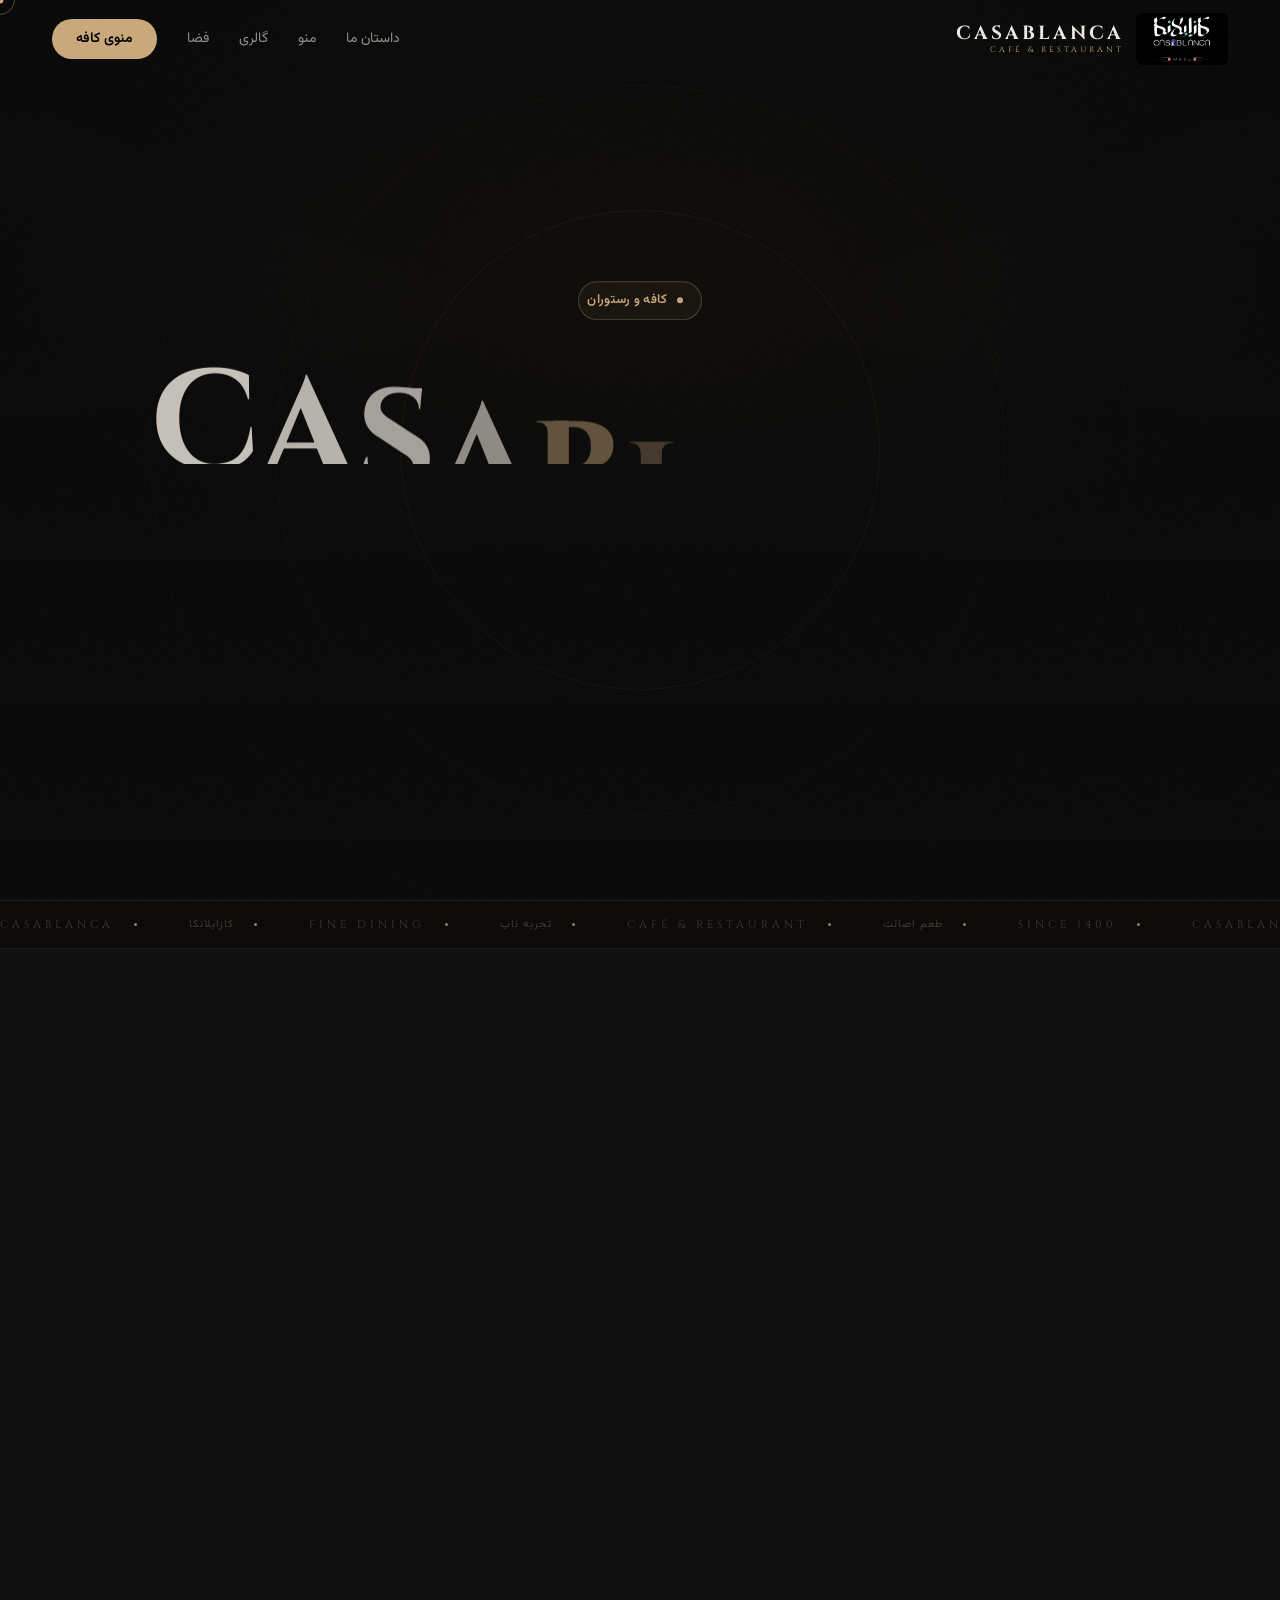
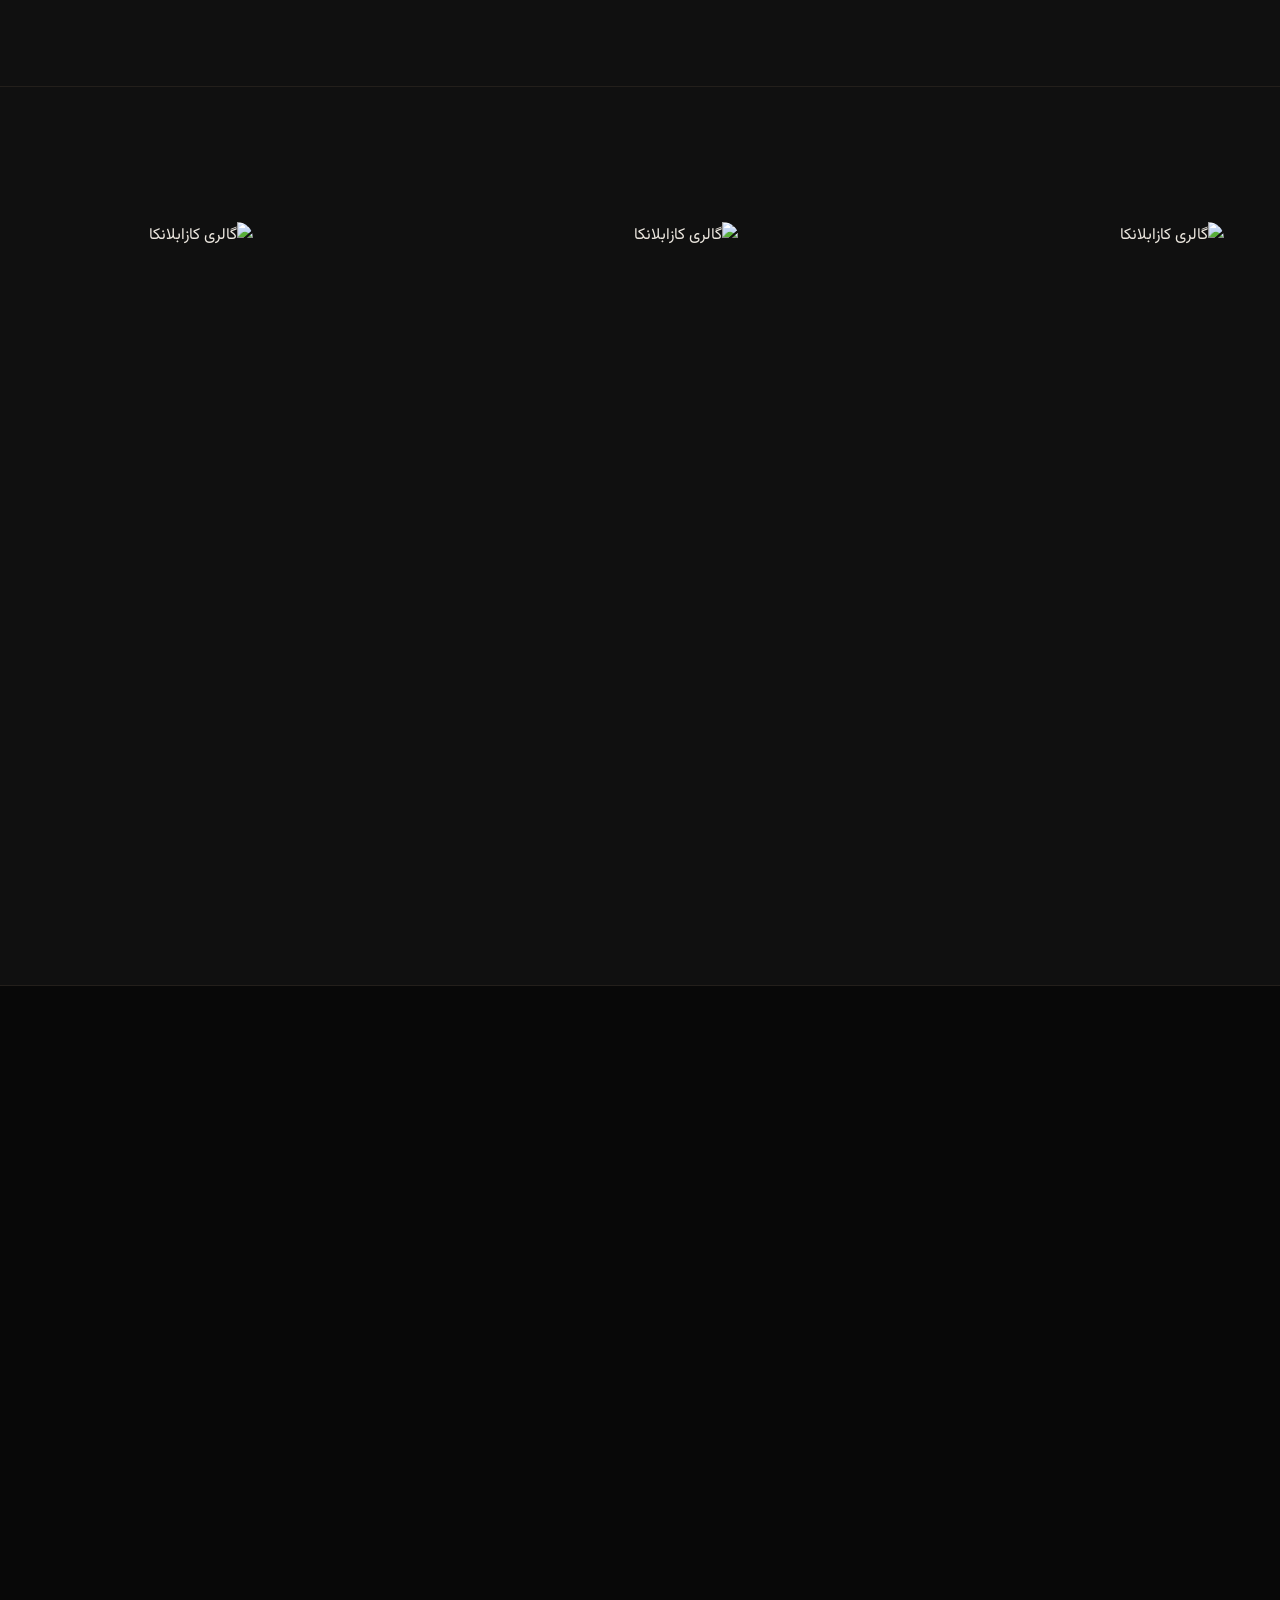
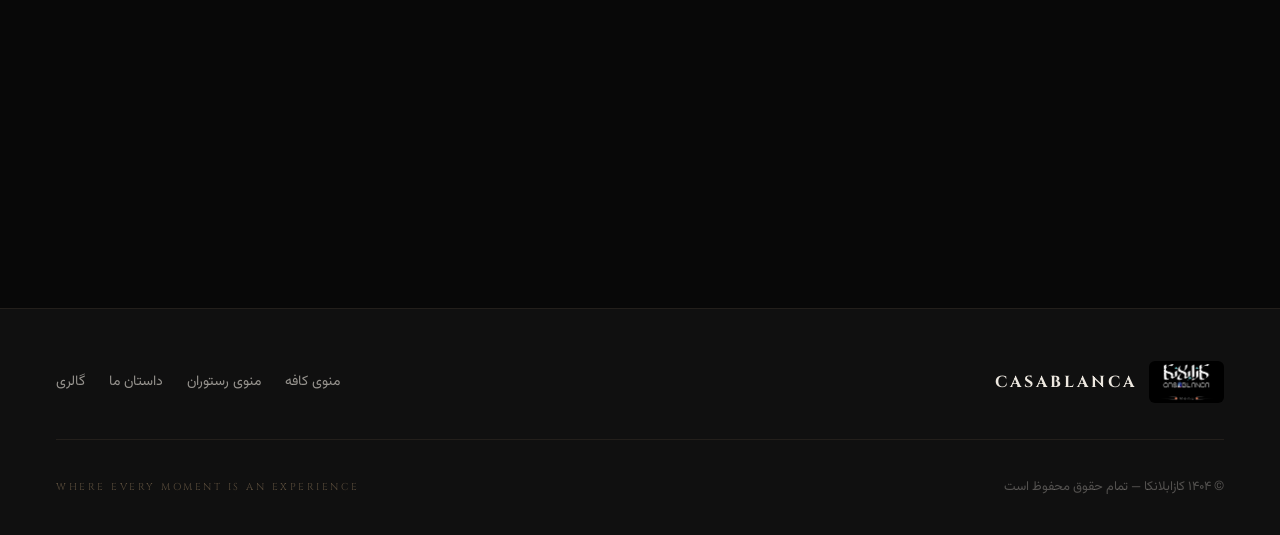
==== commit a4d30e2b: "feat: major frontend upgrade — animations, Lenis, bug fixes - index.html: page loader, Lenis smooth " ====
--- a/frontend/index.html
+++ b/frontend/index.html
@@ -3,7 +3,7 @@
 <head>
 <meta charset="UTF-8"/>
 <meta name="viewport" content="width=device-width,initial-scale=1.0"/>
-<title>کازابلانکا | Casablanca</title>
+<title>کازابلانکا | Casablanca — Café &amp; Restaurant</title>
 <link rel="preconnect" href="https://fonts.googleapis.com"/>
 <link href="https://fonts.googleapis.com/css2?family=Cinzel:wght@400;600;700&family=Vazirmatn:wght@300;400;500;600;700;800&display=swap" rel="stylesheet"/>
 <style>
@@ -18,7 +18,7 @@
   --nh:78px;
 }
 *,*::before,*::after{box-sizing:border-box;margin:0;padding:0}
-html{scroll-behavior:smooth}
+html{scroll-behavior:auto}
 body{background:var(--bg);color:var(--w);font-family:var(--f-fa);font-size:16px;line-height:1.75;overflow-x:hidden}
 img{display:block;max-width:100%}
 a{color:inherit;text-decoration:none}
@@ -27,22 +27,33 @@
 ::-webkit-scrollbar-track{background:var(--bg)}
 ::-webkit-scrollbar-thumb{background:var(--gold3);border-radius:2px}
 
-/* ── CURSOR ─────────────────── */
+/* ── PAGE LOADER ─────────────────────── */
+#loader{
+  position:fixed;inset:0;z-index:99999;
+  background:var(--bg);
+  display:flex;flex-direction:column;align-items:center;justify-content:center;gap:28px;
+  pointer-events:all;
+}
+.loader-logo{height:68px;width:auto;border-radius:8px;opacity:0;transform:translateY(16px);transition:opacity .7s var(--ease),transform .7s var(--ease)}
+.loader-logo.in{opacity:1;transform:translateY(0)}
+.loader-bar-wrap{width:180px;height:1px;background:rgba(201,168,124,.12);overflow:hidden}
+#loader-bar{height:100%;background:var(--gold);width:0;transition:width .05s linear}
+.loader-txt{font-family:var(--f-en);font-size:9px;letter-spacing:7px;text-transform:uppercase;color:rgba(201,168,124,.35)}
+
+/* ── CURSOR ─────────────────────────── */
 #cd,#cr{position:fixed;top:0;left:0;pointer-events:none;z-index:9999;border-radius:50%;transform:translate(-50%,-50%)}
-#cd{width:7px;height:7px;background:var(--gold);transition:transform .15s,width .2s,height .2s}
-#cr{width:30px;height:30px;border:1px solid rgba(201,168,124,.4);z-index:9998;transition:width .3s var(--ease),height .3s var(--ease),border-color .3s}
+#cd{width:7px;height:7px;background:var(--gold);transition:transform .15s,opacity .2s}
+#cr{width:30px;height:30px;border:1px solid rgba(201,168,124,.4);z-index:9998;transition:width .3s var(--ease),height .3s var(--ease),border-color .3s,opacity .2s}
 @media(hover:none){#cd,#cr{display:none}}
 
-/* ── NAVBAR ──────────────────── */
+/* ── NAVBAR ──────────────────────────── */
 #nav{position:fixed;top:0;left:0;right:0;height:var(--nh);z-index:1000;display:flex;align-items:center;justify-content:space-between;padding:0 52px;transition:background .4s,box-shadow .4s,transform .4s var(--ease)}
 #nav.bg{background:rgba(8,8,8,.95);backdrop-filter:blur(18px);box-shadow:0 1px 0 var(--bdr)}
-
 .n-logo{display:flex;align-items:center;gap:12px;flex-shrink:0}
 .n-logo img{height:52px;width:auto;display:block;border-radius:6px}
 .n-logo-text{display:flex;flex-direction:column;line-height:1.1}
 .n-logo-text b{font-family:var(--f-en);font-size:19px;font-weight:700;letter-spacing:3px;color:var(--w)}
 .n-logo-text span{font-family:var(--f-en);font-size:8px;letter-spacing:3px;color:var(--gold);text-transform:uppercase;margin-top:2px}
-
 .n-right{display:flex;align-items:center;gap:26px}
 .n-links{display:flex;align-items:center;gap:30px;list-style:none}
 .n-links a{font-size:14px;color:var(--wd);position:relative;transition:color .3s;white-space:nowrap}
@@ -53,7 +64,7 @@
 .n-cta::after{display:none!important}
 .n-cta:hover{background:var(--gold2)!important}
 
-/* ── BURGER TRIGGER ──────────── */
+/* ── BURGER ──────────────────────────── */
 .n-burger{display:none;flex-direction:column;justify-content:center;align-items:center;gap:5px;width:46px;height:46px;border-radius:50%;border:1px solid var(--bdr);flex-shrink:0;position:relative;z-index:2600;transition:border-color .35s,background .35s,transform .3s var(--ease)}
 .n-burger span{display:block;width:18px;height:1.5px;background:var(--w);transition:transform .4s var(--ease),opacity .25s,width .3s,background .3s}
 .n-burger.open{background:var(--gold);border-color:var(--gold);transform:rotate(90deg)}
@@ -62,7 +73,7 @@
 .n-burger.open span:nth-child(2){opacity:0;width:0}
 .n-burger.open span:nth-child(3){transform:translateY(-6.5px) rotate(-45deg)}
 
-/* ── MOBILE FULLSCREEN MENU — circular reveal ─── */
+/* ── MOBILE FULLSCREEN MENU ──────────── */
 #mmenu{
   position:fixed;inset:0;z-index:2500;
   background:#060606;
@@ -72,42 +83,19 @@
   transition:clip-path .85s cubic-bezier(.65,0,.35,1),visibility 0s linear .85s;
   overflow:hidden;
 }
-#mmenu.open{
-  clip-path:circle(150% at calc(100% - 46px) 40px);
-  visibility:visible;
-  transition:clip-path .85s cubic-bezier(.65,0,.35,1),visibility 0s;
-}
+#mmenu.open{clip-path:circle(150% at calc(100% - 46px) 40px);visibility:visible;transition:clip-path .85s cubic-bezier(.65,0,.35,1),visibility 0s}
 .mm-marquee{position:absolute;top:50%;left:0;right:0;transform:translateY(-50%) rotate(-4deg);white-space:nowrap;opacity:.045;pointer-events:none}
 .mm-marquee-track{display:inline-flex;gap:40px;font-family:var(--f-en);font-size:120px;font-weight:700;color:var(--gold);animation:mmscroll 22s linear infinite}
 @keyframes mmscroll{from{transform:translateX(0)}to{transform:translateX(-50%)}}
 .mm-glow{position:absolute;width:520px;height:520px;border-radius:50%;background:radial-gradient(circle,rgba(201,168,124,.14) 0%,transparent 70%);top:-10%;right:-18%;pointer-events:none}
 .mm-glow2{position:absolute;width:420px;height:420px;border-radius:50%;background:radial-gradient(circle,rgba(201,168,124,.09) 0%,transparent 70%);bottom:-8%;left:-18%;pointer-events:none}
-
-.mm-close{
-  position:absolute;top:18px;left:18px;
-  display:flex;align-items:center;gap:10px;
-  z-index:10;
-  opacity:0;transform:translateY(-12px);
-  transition:opacity .4s ease .35s,transform .4s var(--ease) .35s;
-}
+.mm-close{position:absolute;top:18px;left:18px;display:flex;align-items:center;gap:10px;z-index:10;opacity:0;transform:translateY(-12px);transition:opacity .4s ease .35s,transform .4s var(--ease) .35s}
 #mmenu.open .mm-close{opacity:1;transform:translateY(0)}
-.mm-close-circle{
-  width:46px;height:46px;border-radius:50%;
-  background:var(--gold);color:#000;
-  display:flex;align-items:center;justify-content:center;
-  transition:transform .4s var(--ease),background .3s;
-  flex-shrink:0;
-}
+.mm-close-circle{width:46px;height:46px;border-radius:50%;background:var(--gold);color:#000;display:flex;align-items:center;justify-content:center;transition:transform .4s var(--ease),background .3s;flex-shrink:0}
 .mm-close:hover .mm-close-circle{transform:rotate(90deg) scale(1.08);background:var(--gold2)}
 .mm-close-label{font-family:var(--f-fa);font-size:13px;color:var(--wd);font-weight:500}
-
 .mm-links{display:flex;flex-direction:column;align-items:center;gap:2px;position:relative;z-index:2;perspective:800px}
-.mm-link{
-  display:flex;align-items:baseline;gap:14px;
-  padding:13px 0;
-  opacity:0;transform:translateY(36px) rotateX(-25deg);
-  transition:opacity .6s var(--ease),transform .6s var(--ease);
-}
+.mm-link{display:flex;align-items:baseline;gap:14px;padding:13px 0;opacity:0;transform:translateY(36px) rotateX(-25deg);transition:opacity .6s var(--ease),transform .6s var(--ease)}
 #mmenu.open .mm-link{opacity:1;transform:translateY(0) rotateX(0)}
 #mmenu.open .mm-link:nth-child(1){transition-delay:.18s}
 #mmenu.open .mm-link:nth-child(2){transition-delay:.25s}
@@ -117,7 +105,6 @@
 .mm-en{font-family:var(--f-en);font-size:clamp(30px,8vw,42px);font-weight:600;color:var(--w);transition:color .3s,letter-spacing .3s}
 .mm-link:active .mm-en{color:var(--gold);letter-spacing:1px}
 .mm-fa{font-family:var(--f-fa);font-size:13px;color:var(--gold);letter-spacing:.5px}
-
 .mm-divider{width:54px;height:1px;background:var(--bdr);margin:22px 0;opacity:0;transition:opacity .5s ease .5s}
 #mmenu.open .mm-divider{opacity:1}
 .mm-cta-wrap{opacity:0;transform:translateY(20px);transition:opacity .55s var(--ease) .52s,transform .55s var(--ease) .52s}
@@ -125,37 +112,45 @@
 .mm-cta{background:var(--gold);color:#000;padding:15px 40px;border-radius:100px;font-family:var(--f-fa);font-size:15px;font-weight:600;display:inline-flex;align-items:center;gap:8px;transition:background .3s,transform .3s var(--ease)}
 .mm-cta:hover{background:var(--gold2);transform:scale(1.04)}
 
-/* ── HERO ────────────────────── */
+/* ── HERO ────────────────────────────── */
 #hero{height:100vh;min-height:640px;display:flex;align-items:center;justify-content:center;position:relative;overflow:hidden}
 .h-video-wrap{position:absolute;inset:0;overflow:hidden;background:var(--bg)}
-.h-video-wrap video{width:100%;height:100%;object-fit:cover;transform:scale(1.06);animation:kenburns 26s ease-in-out infinite alternate}
+.h-video-wrap video{width:100%;height:100%;object-fit:cover;transform:scale(1.06);animation:kenburns 26s ease-in-out infinite alternate;will-change:transform}
 @keyframes kenburns{from{transform:scale(1.04) translate(0,0)}to{transform:scale(1.16) translate(-1.2%,-1%)}}
 .h-video-ov{position:absolute;inset:0;background:
-  linear-gradient(180deg,rgba(8,8,8,.55) 0%,rgba(8,8,8,.45) 35%,rgba(8,8,8,.93) 100%),
+  linear-gradient(180deg,rgba(8,8,8,.55) 0%,rgba(8,8,8,.4) 35%,rgba(8,8,8,.93) 100%),
   radial-gradient(ellipse 80% 60% at 50% 30%,rgba(60,38,12,.2) 0%,transparent 65%)}
 .h-noise{position:absolute;inset:0;opacity:.035;background-image:url("data:image/svg+xml,%3Csvg viewBox='0 0 512 512' xmlns='http://www.w3.org/2000/svg'%3E%3Cfilter id='n'%3E%3CfeTurbulence type='fractalNoise' baseFrequency='.75' numOctaves='4' stitchTiles='stitch'/%3E%3C/filter%3E%3Crect width='100%25' height='100%25' filter='url(%23n)'/%3E%3C/svg%3E");pointer-events:none}
-.h-ring{position:absolute;border-radius:50%;border:1px solid rgba(201,168,124,.07);top:50%;left:50%;transform:translate(-50%,-50%);pointer-events:none}
+.h-ring{position:absolute;border-radius:50%;border:1px solid rgba(201,168,124,.07);top:50%;left:50%;transform:translate(-50%,-50%);pointer-events:none;will-change:transform}
 .h-r1{width:480px;height:480px}
 .h-r2{width:730px;height:730px;border-color:rgba(201,168,124,.045)}
 .h-r3{width:980px;height:980px;border-color:rgba(201,168,124,.03)}
 .h-content{position:relative;z-index:2;display:flex;flex-direction:column;align-items:center;text-align:center;gap:18px;padding:0 24px}
 
-/* fixed: label now uses Persian font properly + pill UI */
 .h-label{
   display:inline-flex;align-items:center;gap:9px;
   font-family:var(--f-fa);font-size:13px;font-weight:600;letter-spacing:.3px;
-  color:var(--gold);
-  padding:7px 18px 7px 8px;
-  border:1px solid rgba(201,168,124,.3);
-  border-radius:100px;
+  color:var(--gold);padding:7px 18px 7px 8px;
+  border:1px solid rgba(201,168,124,.3);border-radius:100px;
   background:rgba(201,168,124,.06);
   opacity:0;transform:translateY(14px);
 }
 .lbl-dot{width:6px;height:6px;border-radius:50%;background:var(--gold);flex-shrink:0}
 
-.h-title{direction:ltr;font-family:var(--f-en);font-size:clamp(60px,11vw,150px);font-weight:700;line-height:.9;letter-spacing:-.02em;overflow:hidden}
-.h-word{display:inline-block;opacity:0;transform:translateY(105%)}
-.h-word-g{color:var(--gold)}
+/* ── Hero title — char-by-char animation ── */
+.h-title{
+  direction:ltr;font-family:var(--f-en);
+  font-size:clamp(60px,11vw,150px);font-weight:700;line-height:.9;letter-spacing:-.02em;
+  overflow:hidden;
+  display:flex;justify-content:center;flex-wrap:wrap;gap:0;
+}
+.h-char{
+  display:inline-block;
+  opacity:0;transform:translateY(110%);
+  will-change:transform,opacity;
+}
+.h-char-g{color:var(--gold)}
+
 .h-line{width:0;height:1px;background:var(--gold);margin:4px auto}
 .h-tag{font-size:clamp(15px,1.6vw,19px);font-weight:300;color:var(--wd);opacity:0;transform:translateY(14px);max-width:440px}
 .h-btns{display:flex;gap:12px;flex-wrap:wrap;justify-content:center;margin-top:6px;opacity:0;transform:translateY(14px)}
@@ -170,38 +165,27 @@
 @keyframes spulse{0%,100%{opacity:.4}50%{opacity:1}}
 .h-scroll span{font-family:var(--f-en);font-size:9px;letter-spacing:4px;text-transform:uppercase;color:rgba(201,168,124,.4)}
 
-/* ── MARQUEE ─────────────────── */
+/* ── MARQUEE ─────────────────────────── */
 .mq{border-top:1px solid var(--bdr);border-bottom:1px solid var(--bdr);padding:14px 0;overflow:hidden;background:rgba(201,168,124,.02)}
 .mq-inner{display:flex;gap:52px;white-space:nowrap;animation:mq 30s linear infinite;direction:ltr}
+.mq:hover .mq-inner{animation-play-state:paused}
 @keyframes mq{from{transform:translateX(0)}to{transform:translateX(-50%)}}
 .mq-item{display:inline-flex;align-items:center;gap:20px;font-family:var(--f-en);font-size:11px;letter-spacing:4px;text-transform:uppercase;color:rgba(201,168,124,.3);flex-shrink:0}
 .mq-item.fa{font-family:var(--f-fa);letter-spacing:1px}
 .mq-dot{width:3px;height:3px;background:var(--gold3);border-radius:50%;flex-shrink:0}
 
-/* ── LAYOUT HELPERS ──────────── */
+/* ── LAYOUT HELPERS ──────────────────── */
 .sec{padding:96px 56px}
 .sec-dark{background:var(--bg2)}
 .inner{max-width:1260px;margin:0 auto}
-
-/* fixed: lbl is now a Persian-correct pill badge, replaces old line+Cinzel version */
-.lbl{
-  display:inline-flex;align-items:center;gap:9px;
-  font-family:var(--f-fa);font-size:13px;font-weight:600;letter-spacing:.3px;
-  color:var(--gold);
-  padding:7px 18px 7px 8px;
-  border:1px solid rgba(201,168,124,.3);
-  border-radius:100px;
-  background:rgba(201,168,124,.06);
-  margin-bottom:20px;
-}
+.lbl{display:inline-flex;align-items:center;gap:9px;font-family:var(--f-fa);font-size:13px;font-weight:600;letter-spacing:.3px;color:var(--gold);padding:7px 18px 7px 8px;border:1px solid rgba(201,168,124,.3);border-radius:100px;background:rgba(201,168,124,.06);margin-bottom:20px}
 .lbl-c{margin-left:auto;margin-right:auto}
-
 .rv{opacity:0;transform:translateY(44px)}
 .rv-l{opacity:0;transform:translateX(-36px)}
 .rv-r{opacity:0;transform:translateX(36px)}
 .rv-s{opacity:0;transform:scale(.92)}
 
-/* ── STORY ───────────────────── */
+/* ── STORY ───────────────────────────── */
 .story-g{display:grid;grid-template-columns:1fr 1fr;gap:72px;align-items:center}
 .s-h{font-family:var(--f-fa);font-size:clamp(30px,3.5vw,46px);font-weight:600;line-height:1.3;margin-bottom:20px}
 .s-h em{display:block;font-style:italic;font-weight:300;color:var(--gold)}
@@ -211,49 +195,41 @@
 .stat:last-child{border-left:none}
 .stat-n{display:block;font-family:var(--f-en);font-size:32px;font-weight:700;color:var(--gold);line-height:1;margin-bottom:6px}
 .stat-l{font-size:12px;color:var(--wd)}
-.s-visual{position:relative;border-radius:20px;overflow:hidden;aspect-ratio:4/5;background:linear-gradient(135deg,#1c1408,#0c0c0c) center/cover;box-shadow:0 30px 90px rgba(0,0,0,.55);transform:perspective(1000px) rotateY(0) rotateX(0);transition:transform .15s linear,box-shadow .4s ease}
-.s-visual video{position:absolute;inset:0;width:100%;height:100%;object-fit:cover;transform:scale(1.02);transition:transform 1.4s var(--ease);opacity:0;transition:opacity .6s ease,transform 1.4s var(--ease)}
+.s-visual{position:relative;border-radius:20px;overflow:hidden;aspect-ratio:4/5;background:linear-gradient(135deg,#1c1408,#0c0c0c) center/cover;box-shadow:0 30px 90px rgba(0,0,0,.55);transform:perspective(1000px) rotateY(0) rotateX(0);transition:transform .15s linear,box-shadow .4s ease;will-change:transform}
+.s-visual video{position:absolute;inset:0;width:100%;height:100%;object-fit:cover;transform:scale(1.02);opacity:0;transition:opacity .6s ease,transform 1.4s var(--ease)}
 .s-visual video.ready{opacity:1}
 .s-visual:hover video{transform:scale(1.09)}
 .s-visual-grain{position:absolute;inset:0;opacity:.05;mix-blend-mode:overlay;pointer-events:none;background-image:url("data:image/svg+xml,%3Csvg viewBox='0 0 512 512' xmlns='http://www.w3.org/2000/svg'%3E%3Cfilter id='n'%3E%3CfeTurbulence type='fractalNoise' baseFrequency='.8' numOctaves='3' stitchTiles='stitch'/%3E%3C/filter%3E%3Crect width='100%25' height='100%25' filter='url(%23n)'/%3E%3C/svg%3E")}
 .s-visual-ov{position:absolute;inset:0;background:linear-gradient(180deg,rgba(8,8,8,.08) 0%,rgba(8,8,8,.04) 38%,rgba(8,8,8,.55) 82%,rgba(8,8,8,.78) 100%);pointer-events:none}
 .s-visual-vig{position:absolute;inset:0;box-shadow:inset 0 0 110px rgba(0,0,0,.55);pointer-events:none}
-
-/* steam */
 .s-steam{position:absolute;bottom:34%;border-radius:50%;background:radial-gradient(circle,rgba(255,255,255,.55) 0%,transparent 72%);filter:blur(13px);opacity:0;pointer-events:none;mix-blend-mode:screen;z-index:1}
 .s-steam-1{right:44%;width:46px;height:64px;animation:steamRise 6.5s ease-in infinite}
 .s-steam-2{right:51%;width:32px;height:50px;animation:steamRise 7.5s ease-in infinite 1.8s}
 .s-steam-3{right:47%;width:28px;height:42px;animation:steamRise 5.8s ease-in infinite 3.6s}
 @keyframes steamRise{0%{transform:translateY(0) scale(.8);opacity:0}14%{opacity:.4}58%{opacity:.18}100%{transform:translateY(-130px) scale(1.7);opacity:0}}
-
-/* corner frame */
 .s-frame{position:absolute;inset:16px;pointer-events:none;z-index:2}
-.s-corner{position:absolute;width:24px;height:24px;border-color:var(--gold);opacity:.75;transition:opacity .4s ease}
+.s-corner{position:absolute;width:24px;height:24px;border-color:var(--gold);opacity:.75}
 .s-corner.tl{top:0;right:0;border-top:1.5px solid;border-right:1.5px solid;border-radius:0 8px 0 0}
 .s-corner.br{bottom:0;left:0;border-bottom:1.5px solid;border-left:1.5px solid;border-radius:0 0 8px 0}
-
-/* live chip */
 .s-live{position:absolute;top:20px;right:20px;z-index:3;display:flex;align-items:center;gap:7px;background:rgba(8,8,8,.55);backdrop-filter:blur(10px);border:1px solid rgba(255,255,255,.14);border-radius:100px;padding:6px 14px 6px 11px;font-size:11px;font-weight:600;color:var(--w);letter-spacing:.3px}
 .s-live-dot{width:7px;height:7px;border-radius:50%;background:#FF5D5D;flex-shrink:0;animation:liveBlink 1.7s ease-in-out infinite}
 @keyframes liveBlink{0%,100%{opacity:1;box-shadow:0 0 0 0 rgba(255,93,93,.55)}50%{opacity:.55;box-shadow:0 0 0 7px rgba(255,93,93,0)}}
-
-/* play/pause toggle */
 .s-play{position:absolute;bottom:20px;left:20px;z-index:3;width:42px;height:42px;border-radius:50%;background:rgba(8,8,8,.55);backdrop-filter:blur(10px);border:1px solid rgba(255,255,255,.16);display:flex;align-items:center;justify-content:center;color:#fff;cursor:pointer;transition:background .3s,transform .3s var(--ease),border-color .3s}
 .s-play:hover{background:var(--gold);color:#000;border-color:var(--gold);transform:scale(1.08)}
 .s-play svg{width:14px;height:14px}
 .s-play .ic-play{display:none}
 .s-play.paused .ic-pause{display:none}
 .s-play.paused .ic-play{display:block}
-
 .s-badge{position:absolute;bottom:20px;right:20px;z-index:3;background:rgba(8,8,8,.88);backdrop-filter:blur(10px);border:1px solid var(--bdr);border-radius:10px;padding:12px 18px;text-align:center}
 .s-badge strong{display:block;font-family:var(--f-en);font-size:20px;color:var(--gold);line-height:1}
 .s-badge span{font-size:11px;color:var(--wd);margin-top:3px;display:block}
 
-/* ── MENU CHOICE ─────────────── */
+/* ── MENU CHOICE ─────────────────────── */
 .mc-title{direction:ltr;font-family:var(--f-en);font-size:clamp(34px,5vw,62px);font-weight:600;color:var(--w);margin:8px 0}
 .mc-sub{font-size:15px;color:var(--wd)}
 .mc-cards{display:grid;grid-template-columns:1fr 1fr;gap:18px;margin-top:48px}
-.mc-card{position:relative;border-radius:20px;overflow:hidden;aspect-ratio:5/6;display:flex;align-items:flex-end;cursor:default}
+.mc-card{position:relative;border-radius:20px;overflow:hidden;aspect-ratio:5/6;display:flex;align-items:flex-end;cursor:default;transition:transform .2s linear,box-shadow .4s}
+.mc-card:hover{box-shadow:0 40px 100px rgba(0,0,0,.5)}
 .mc-card-bg{position:absolute;inset:0}
 .mc-card-bg img{width:100%;height:100%;object-fit:cover;transition:transform .7s var(--ease)}
 #card-cafe .mc-card-bg{background:linear-gradient(135deg,#1a100a,#0e0a06)}
@@ -269,39 +245,76 @@
 .mc-arr{display:inline-flex;align-items:center;justify-content:center;width:38px;height:38px;border-radius:50%;border:1px solid rgba(201,168,124,.3);color:var(--gold);transition:background .3s,border-color .3s,transform .4s var(--ease)}
 .mc-card:hover .mc-arr{background:var(--gold);border-color:var(--gold);color:#000;transform:rotate(45deg)}
 
-/* ── GALLERY ─────────────────── */
-.gl-title{direction:ltr;font-family:var(--f-en);font-size:clamp(30px,4.5vw,54px);font-weight:600;color:var(--w);margin:8px 0 40px}
-.gl-grid{display:grid;grid-template-columns:repeat(3,1fr);grid-template-rows:240px 240px;gap:10px}
-.gl-item{border-radius:10px;overflow:hidden;background:var(--bg3);position:relative;cursor:pointer}
-.gl-item img{width:100%;height:100%;object-fit:cover;transition:transform .6s var(--ease);display:block}
-.gl-item:hover img{transform:scale(1.07)}
-.gl-tall{grid-row:1/3}
-.gl-more-wrap{text-align:center;margin-top:32px}
-.gl-more-btn{display:inline-flex;align-items:center;gap:10px;font-family:var(--f-fa);font-size:14px;color:var(--gold);border:1px solid rgba(201,168,124,.3);padding:13px 32px;border-radius:100px;transition:background .3s,border-color .3s,color .3s,gap .3s}
-.gl-more-btn:hover{background:rgba(201,168,124,.1);border-color:var(--gold);color:var(--w);gap:14px}
-.gl-more-btn svg{transition:transform .3s}
-.gl-more-btn:hover svg{transform:translateY(3px)}
-
-/* ── GALLERY LIGHTBOX (grid) ─── */
+/* ── GALLERY HEADER ──────────────────── */
+.gl-title{direction:ltr;font-family:var(--f-en);font-size:clamp(30px,4.5vw,54px);font-weight:600;color:var(--w);margin:8px 0 0}
+
+/* ── HORIZONTAL STRIP GALLERY ────────── */
+#hstrip{
+  height:100vh;
+  overflow:hidden;
+  position:relative;
+  background:var(--bg2);
+  border-top:1px solid var(--bdr);
+  border-bottom:1px solid var(--bdr);
+}
+#hstrip-inner{
+  display:flex;
+  gap:14px;
+  height:100%;
+  padding:0 56px;
+  align-items:center;
+  will-change:transform;
+}
+.hstrip-item{
+  flex-shrink:0;
+  height:70%;
+  aspect-ratio:3/4;
+  border-radius:16px;
+  overflow:hidden;
+  position:relative;
+  cursor:pointer;
+}
+.hstrip-item img{
+  width:100%;height:100%;object-fit:cover;
+  transition:transform .6s var(--ease);
+  will-change:transform;
+  display:block;
+}
+.hstrip-item:hover img{transform:scale(1.06)}
+.hstrip-item::after{
+  content:'';position:absolute;inset:0;
+  background:linear-gradient(to top,rgba(8,8,8,.65) 0%,transparent 55%);
+  opacity:0;transition:opacity .4s;pointer-events:none;
+}
+.hstrip-item:hover::after{opacity:1}
+/* mobile: horizontal native scroll */
+@media(max-width:860px){
+  #hstrip{height:auto;overflow:visible;border:none}
+  #hstrip-inner{flex-wrap:nowrap;overflow-x:auto;padding:0 20px 16px;height:300px;gap:10px;scrollbar-width:none;-webkit-overflow-scrolling:touch}
+  #hstrip-inner::-webkit-scrollbar{display:none}
+  .hstrip-item{height:100%;aspect-ratio:3/4;border-radius:12px}
+}
+
+/* ── GALLERY LIGHTBOX ────────────────── */
 .lb{position:fixed;inset:0;z-index:3000;background:rgba(5,5,5,.97);backdrop-filter:blur(20px);opacity:0;visibility:hidden;transition:opacity .45s var(--ease),visibility 0s linear .45s;overflow-y:auto;padding:90px 24px 60px}
 .lb.open{opacity:1;visibility:visible;transition:opacity .45s var(--ease)}
 .lb-close{position:fixed;top:24px;left:24px;width:46px;height:46px;border-radius:50%;background:var(--bg3);border:1px solid var(--bdr);display:flex;align-items:center;justify-content:center;color:var(--w);z-index:10;transition:background .25s,border-color .25s,transform .3s var(--ease)}
 .lb-close:hover{background:var(--gold);color:#000;border-color:var(--gold);transform:rotate(90deg)}
 .lb-title{text-align:center;font-family:var(--f-en);font-size:13px;letter-spacing:5px;text-transform:uppercase;color:var(--gold);margin-bottom:40px}
 .lb-grid{max-width:1200px;margin:0 auto;display:grid;grid-template-columns:repeat(4,1fr);gap:14px;perspective:1200px}
-.lb-item{border-radius:12px;overflow:hidden;aspect-ratio:1;cursor:pointer;opacity:0;transform:translateY(30px) scale(.9);transition:transform .15s var(--ease),box-shadow .35s;will-change:transform;background:var(--bg3)}
+.lb-item{border-radius:12px;overflow:hidden;aspect-ratio:1;cursor:pointer;opacity:0;transform:translateY(30px) scale(.9);transition:transform .15s var(--ease),box-shadow .35s,opacity 0s,transform 0s;will-change:transform;background:var(--bg3)}
 .lb.open .lb-item{opacity:1;transform:translateY(0) scale(1);transition:opacity .55s var(--ease),transform .55s var(--ease)}
-.lb-item img{width:100%;height:100%;object-fit:cover;transition:transform .5s var(--ease),filter .4s}
+.lb-item img{width:100%;height:100%;object-fit:cover;transition:transform .5s var(--ease)}
 .lb-item:hover{box-shadow:0 20px 50px rgba(0,0,0,.6)}
 .lb-item:hover img{transform:scale(1.1)}
 
-/* ── VIEWER (single image 3D) ── */
+/* ── IMAGE VIEWER ────────────────────── */
 .vw{position:fixed;inset:0;z-index:3500;background:rgba(2,2,2,.97);display:flex;align-items:center;justify-content:center;opacity:0;visibility:hidden;transition:opacity .4s var(--ease),visibility 0s linear .4s;perspective:1400px}
 .vw.open{opacity:1;visibility:visible;transition:opacity .4s var(--ease)}
 .vw-img-wrap{max-width:82vw;max-height:78vh;border-radius:16px;overflow:hidden;transform:rotateY(35deg) scale(.85);opacity:0;transition:transform .55s var(--ease),opacity .55s var(--ease);box-shadow:0 40px 100px rgba(0,0,0,.7);background:var(--bg3)}
 .vw.open .vw-img-wrap{transform:rotateY(0) scale(1);opacity:1}
 .vw-img-wrap img{max-width:82vw;max-height:78vh;display:block;object-fit:contain}
-.vw-close,.vw-prev,.vw-next{position:fixed;width:50px;height:50px;border-radius:50%;background:rgba(255,255,255,.06);border:1px solid rgba(255,255,255,.15);display:flex;align-items:center;justify-content:center;color:var(--w);transition:background .25s,border-color .25s,transform .3s var(--ease);z-index:10}
+.vw-close,.vw-prev,.vw-next{position:fixed;width:50px;height:50px;border-radius:50%;background:rgba(255,255,255,.06);border:1px solid rgba(255,255,255,.15);display:flex;align-items:center;justify-content:center;color:var(--w);transition:background .25s,border-color .25s,transform .3s var(--ease);z-index:10;cursor:pointer}
 .vw-close{top:24px;left:24px}
 .vw-close:hover{background:var(--gold);color:#000;border-color:var(--gold);transform:rotate(90deg)}
 .vw-prev{top:50%;right:24px;transform:translateY(-50%)}
@@ -309,10 +322,10 @@
 .vw-prev:hover,.vw-next:hover{background:var(--gold);color:#000;border-color:var(--gold)}
 .vw-counter{position:fixed;bottom:28px;left:50%;transform:translateX(-50%);font-family:var(--f-en);font-size:12px;letter-spacing:3px;color:var(--wd)}
 
-/* ── FEATURES ────────────────── */
+/* ── FEATURES ────────────────────────── */
 .ft-g{display:grid;grid-template-columns:1fr 1fr;gap:72px;align-items:center}
 .ft-img{border-radius:18px;overflow:hidden;position:relative}
-.ft-img img{width:100%;aspect-ratio:3/4;object-fit:cover;background:linear-gradient(135deg,#1c1408,#0c0c0c);transition:transform .8s var(--ease);display:block}
+.ft-img img{width:100%;aspect-ratio:3/4;object-fit:cover;background:linear-gradient(135deg,#1c1408,#0c0c0c);transition:transform .8s var(--ease);display:block;will-change:transform}
 .ft-img:hover img{transform:scale(1.04)}
 .ft-img-ov{position:absolute;inset:0;background:linear-gradient(to top,rgba(8,8,8,.45) 0%,transparent 50%);pointer-events:none}
 .ft-h{font-family:var(--f-fa);font-size:clamp(26px,3.2vw,42px);font-weight:600;line-height:1.35;margin-bottom:18px}
@@ -322,7 +335,7 @@
 .ft-list li{display:flex;align-items:flex-start;gap:12px;font-size:15px;color:var(--wd);line-height:1.5}
 .ft-ico{width:30px;height:30px;border:1px solid var(--bdr);border-radius:7px;display:flex;align-items:center;justify-content:center;color:var(--gold);flex-shrink:0;font-size:12px;margin-top:1px}
 
-/* ── FOOTER ──────────────────── */
+/* ── FOOTER ──────────────────────────── */
 footer{background:var(--bg2);border-top:1px solid var(--bdr);padding:52px 56px 36px}
 .ft-top{display:flex;align-items:center;justify-content:space-between;margin-bottom:36px;padding-bottom:36px;border-bottom:1px solid var(--bdr)}
 .ft-logo{display:flex;align-items:center;gap:12px}
@@ -334,12 +347,10 @@
 .ft-bot{display:flex;align-items:center;justify-content:space-between;font-size:13px;color:rgba(237,232,224,.3);flex-wrap:wrap;gap:10px}
 .ft-tag{font-family:var(--f-en);font-size:10px;letter-spacing:2.5px;text-transform:uppercase;color:rgba(201,168,124,.4)}
 
-/* ── RESPONSIVE ──────────────── */
+/* ── RESPONSIVE ──────────────────────── */
 @media(max-width:1024px){
   .story-g,.ft-g{grid-template-columns:1fr;gap:40px}
   .sec{padding:72px 32px}
-  .gl-grid{grid-template-rows:200px 200px}
-  .lb-grid{grid-template-columns:repeat(3,1fr)}
 }
 @media(max-width:860px){
   :root{--nh:62px}
@@ -351,8 +362,6 @@
   .n-burger{display:flex}
   .sec{padding:56px 20px}
   .mc-cards{grid-template-columns:1fr}
-  .gl-grid{grid-template-columns:1fr 1fr;grid-template-rows:180px 180px}
-  .gl-tall{grid-row:auto}
   .lb-grid{grid-template-columns:1fr 1fr;gap:10px}
   .lb{padding:80px 16px 40px}
   .vw-img-wrap,.vw-img-wrap img{max-width:94vw;max-height:62vh}
@@ -374,14 +383,20 @@
 </head>
 <body>
 
+<!-- ═══ PAGE LOADER ═══ -->
+<div id="loader">
+  <img src="assets/images/logo.png" class="loader-logo" alt="Casablanca" onerror="this.style.display='none'"/>
+  <div class="loader-bar-wrap"><div id="loader-bar"></div></div>
+  <p class="loader-txt">Casablanca</p>
+</div>
+
 <div id="cd"></div>
 <div id="cr"></div>
 
 <!-- ═══ NAVBAR ═══ -->
 <nav id="nav">
   <a href="index.html" class="n-logo">
-    <img src="assets/images/logo.png" alt="Casablanca"
-         onerror="this.style.display='none'"/>
+    <img src="assets/images/logo.png" alt="Casablanca" onerror="this.style.display='none'"/>
     <div class="n-logo-text">
       <b>CASABLANCA</b>
       <span>Café &amp; Restaurant</span>
@@ -401,19 +416,17 @@
   </div>
 </nav>
 
-<!-- ═══ MOBILE FULLSCREEN MENU ═══ -->
+<!-- ═══ MOBILE MENU ═══ -->
 <div id="mmenu">
   <div class="mm-marquee"><div class="mm-marquee-track">CASABLANCA&nbsp;&nbsp;·&nbsp;&nbsp;MENU&nbsp;&nbsp;·&nbsp;&nbsp;CASABLANCA&nbsp;&nbsp;·&nbsp;&nbsp;MENU&nbsp;&nbsp;·&nbsp;&nbsp;CASABLANCA&nbsp;&nbsp;·&nbsp;&nbsp;MENU&nbsp;&nbsp;·</div></div>
   <div class="mm-glow"></div>
   <div class="mm-glow2"></div>
-
   <button class="mm-close" id="mmClose">
     <span class="mm-close-circle">
       <svg width="18" height="18" viewBox="0 0 18 18" fill="none"><path d="M3 3l12 12M15 3L3 15" stroke="currentColor" stroke-width="1.6" stroke-linecap="round"/></svg>
     </span>
     <span class="mm-close-label">بستن</span>
   </button>
-
   <nav class="mm-links">
     <a href="#story" class="mm-link"><span class="mm-num">01</span><span class="mm-en">STORY</span><span class="mm-fa">داستان ما</span></a>
     <a href="#menu" class="mm-link"><span class="mm-num">02</span><span class="mm-en">MENU</span><span class="mm-fa">منو</span></a>
@@ -441,8 +454,8 @@
   <div class="h-ring h-r3"></div>
   <div class="h-content">
     <p class="h-label"><span class="lbl-dot"></span>کافه و رستوران</p>
-    <h1 class="h-title">
-      <span class="h-word">CASA</span><span class="h-word h-word-g">BLANCA</span>
+    <h1 class="h-title" aria-label="CASABLANCA">
+      <span class="h-char">C</span><span class="h-char">A</span><span class="h-char">S</span><span class="h-char">A</span><span class="h-char h-char-g">B</span><span class="h-char h-char-g">L</span><span class="h-char h-char-g">A</span><span class="h-char h-char-g">N</span><span class="h-char h-char-g">C</span><span class="h-char h-char-g">A</span>
     </h1>
     <div class="h-line" id="hline"></div>
     <p class="h-tag">جایی که هر لحظه، یک تجربه ناب است</p>
@@ -487,18 +500,9 @@
         <p class="s-p">کازابلانکا با الهام از زیبایی‌های معماری مراکش و اشتیاق به هنر آشپزی، فضایی ساخته که هر گوشه‌اش داستانی دارد. از دسرهای ظریف گرفته تا استیک‌های درجه یک، هر تجربه با دقت و محبت طراحی شده.</p>
         <p class="s-p">ما باور داریم که یک وعده خوب چیزی بیشتر از غذاست — یک خاطره است.</p>
         <div class="stats">
-          <div class="stat">
-            <span class="stat-n" data-count="5">۰</span>
-            <span class="stat-l">سال تجربه</span>
-          </div>
-          <div class="stat">
-            <span class="stat-n" data-count="80">۰</span>
-            <span class="stat-l">آیتم منو</span>
-          </div>
-          <div class="stat">
-            <span class="stat-n" data-count="10000">۰</span>
-            <span class="stat-l">مشتری راضی</span>
-          </div>
+          <div class="stat"><span class="stat-n" data-count="5">۰</span><span class="stat-l">سال تجربه</span></div>
+          <div class="stat"><span class="stat-n" data-count="80">۰</span><span class="stat-l">آیتم منو</span></div>
+          <div class="stat"><span class="stat-n" data-count="10000">۰</span><span class="stat-l">مشتری راضی</span></div>
         </div>
       </div>
       <div class="s-visual rv-s" id="storyVisual">
@@ -509,27 +513,19 @@
         <div class="s-visual-ov"></div>
         <div class="s-visual-vig"></div>
         <div class="s-visual-grain"></div>
-
         <div class="s-steam s-steam-1"></div>
         <div class="s-steam s-steam-2"></div>
         <div class="s-steam s-steam-3"></div>
-
         <div class="s-frame">
           <span class="s-corner tl"></span>
           <span class="s-corner br"></span>
         </div>
-
         <div class="s-live"><span class="s-live-dot"></span>پخش زنده</div>
-
         <button class="s-play" id="storyPlayBtn" aria-label="پخش یا توقف ویدیو">
           <svg class="ic-pause" viewBox="0 0 14 14" fill="none"><rect x="2" y="1.5" width="3.2" height="11" rx="1" fill="currentColor"/><rect x="8.8" y="1.5" width="3.2" height="11" rx="1" fill="currentColor"/></svg>
           <svg class="ic-play" viewBox="0 0 14 14" fill="none"><path d="M3 1.7v10.6c0 .8.9 1.3 1.6.9l8-5.3c.6-.4.6-1.4 0-1.8l-8-5.3C3.9.4 3 .9 3 1.7z" fill="currentColor"/></svg>
         </button>
-
-        <div class="s-badge">
-          <strong>۱۴۰۰</strong>
-          <span>از همین سال</span>
-        </div>
+        <div class="s-badge"><strong>۱۴۰۰</strong><span>از همین سال</span></div>
       </div>
     </div>
   </div>
@@ -555,9 +551,7 @@
           <h3 class="mc-name">CAFÉ</h3>
           <p class="mc-desc">قهوه‌های تخصصی · دسرهای فرانسوی · صبحانه</p>
           <div class="mc-arr">
-            <svg width="15" height="15" viewBox="0 0 15 15" fill="none">
-              <path d="M2.5 7.5h10M8 3l4.5 4.5L8 12" stroke="currentColor" stroke-width="1.4" stroke-linecap="round" stroke-linejoin="round"/>
-            </svg>
+            <svg width="15" height="15" viewBox="0 0 15 15" fill="none"><path d="M2.5 7.5h10M8 3l4.5 4.5L8 12" stroke="currentColor" stroke-width="1.4" stroke-linecap="round" stroke-linejoin="round"/></svg>
           </div>
         </div>
       </a>
@@ -572,9 +566,7 @@
           <h3 class="mc-name">RESTAURANT</h3>
           <p class="mc-desc">استیک‌های اعلا · پاستا · غذاهای دریایی</p>
           <div class="mc-arr">
-            <svg width="15" height="15" viewBox="0 0 15 15" fill="none">
-              <path d="M2.5 7.5h10M8 3l4.5 4.5L8 12" stroke="currentColor" stroke-width="1.4" stroke-linecap="round" stroke-linejoin="round"/>
-            </svg>
+            <svg width="15" height="15" viewBox="0 0 15 15" fill="none"><path d="M2.5 7.5h10M8 3l4.5 4.5L8 12" stroke="currentColor" stroke-width="1.4" stroke-linecap="round" stroke-linejoin="round"/></svg>
           </div>
         </div>
       </a>
@@ -582,47 +574,18 @@
   </div>
 </section>
 
-<!-- ═══ GALLERY ═══ -->
-<section id="gallery" class="sec sec-dark">
-  <div class="inner">
-    <div style="text-align:center" class="rv">
-      <div class="lbl lbl-c"><span class="lbl-dot"></span>گالری</div>
-      <h2 class="gl-title">A Glimpse Inside</h2>
-    </div>
-    <div class="gl-grid" id="glMainGrid"></div>
-    <div class="gl-more-wrap rv">
-      <button class="gl-more-btn" onclick="openLightbox()">
-        <span>نمایش تصاویر بیشتر</span>
-        <svg width="14" height="14" viewBox="0 0 14 14" fill="none"><path d="M2 5l5 5 5-5" stroke="currentColor" stroke-width="1.6" stroke-linecap="round" stroke-linejoin="round"/></svg>
-      </button>
-    </div>
+<!-- ═══ GALLERY HEADER ═══ -->
+<section id="gallery" class="sec sec-dark" style="padding-bottom:32px">
+  <div class="inner rv" style="text-align:center">
+    <div class="lbl lbl-c"><span class="lbl-dot"></span>گالری</div>
+    <h2 class="gl-title">A Glimpse Inside</h2>
+    <p style="font-size:13px;color:rgba(237,232,224,.35);margin-top:8px;font-family:'Cinzel',serif;letter-spacing:3px;text-transform:uppercase">scroll to explore</p>
   </div>
 </section>
 
-<!-- ═══ GALLERY LIGHTBOX ═══ -->
-<div class="lb" id="lightbox">
-  <button class="lb-close" id="lbClose" aria-label="بستن">
-    <svg width="18" height="18" viewBox="0 0 18 18" fill="none"><path d="M3 3l12 12M15 3L3 15" stroke="currentColor" stroke-width="1.5" stroke-linecap="round"/></svg>
-  </button>
-  <p class="lb-title">Full Gallery</p>
-  <div class="lb-grid" id="lbGrid"></div>
-</div>
-
-<!-- ═══ SINGLE IMAGE VIEWER ═══ -->
-<div class="vw" id="viewer">
-  <button class="vw-close" id="vwClose" aria-label="بستن">
-    <svg width="18" height="18" viewBox="0 0 18 18" fill="none"><path d="M3 3l12 12M15 3L3 15" stroke="currentColor" stroke-width="1.5" stroke-linecap="round"/></svg>
-  </button>
-  <button class="vw-prev" id="vwPrev" aria-label="قبلی">
-    <svg width="18" height="18" viewBox="0 0 18 18" fill="none"><path d="M11 4l-6 5 6 5" stroke="currentColor" stroke-width="1.6" stroke-linecap="round" stroke-linejoin="round"/></svg>
-  </button>
-  <button class="vw-next" id="vwNext" aria-label="بعدی">
-    <svg width="18" height="18" viewBox="0 0 18 18" fill="none"><path d="M7 4l6 5-6 5" stroke="currentColor" stroke-width="1.6" stroke-linecap="round" stroke-linejoin="round"/></svg>
-  </button>
-  <div class="vw-img-wrap" id="vwImgWrap">
-    <img id="vwImg" src="" alt=""/>
-  </div>
-  <div class="vw-counter" id="vwCounter"></div>
+<!-- ═══ HORIZONTAL GALLERY STRIP ═══ -->
+<div id="hstrip" aria-label="گالری تصاویر">
+  <div id="hstrip-inner"></div>
 </div>
 
 <!-- ═══ FEATURES ═══ -->
@@ -672,14 +635,39 @@
   </div>
 </footer>
 
+<!-- ═══ LIGHTBOX ═══ -->
+<div class="lb" id="lightbox">
+  <button class="lb-close" id="lbClose" aria-label="بستن">
+    <svg width="18" height="18" viewBox="0 0 18 18" fill="none"><path d="M3 3l12 12M15 3L3 15" stroke="currentColor" stroke-width="1.5" stroke-linecap="round"/></svg>
+  </button>
+  <p class="lb-title">Full Gallery</p>
+  <div class="lb-grid" id="lbGrid"></div>
+</div>
+
+<!-- ═══ IMAGE VIEWER ═══ -->
+<div class="vw" id="viewer">
+  <button class="vw-close" id="vwClose" aria-label="بستن">
+    <svg width="18" height="18" viewBox="0 0 18 18" fill="none"><path d="M3 3l12 12M15 3L3 15" stroke="currentColor" stroke-width="1.5" stroke-linecap="round"/></svg>
+  </button>
+  <button class="vw-prev" id="vwPrev" aria-label="قبلی">
+    <svg width="18" height="18" viewBox="0 0 18 18" fill="none"><path d="M11 4l-6 5 6 5" stroke="currentColor" stroke-width="1.6" stroke-linecap="round" stroke-linejoin="round"/></svg>
+  </button>
+  <button class="vw-next" id="vwNext" aria-label="بعدی">
+    <svg width="18" height="18" viewBox="0 0 18 18" fill="none"><path d="M7 4l6 5-6 5" stroke="currentColor" stroke-width="1.6" stroke-linecap="round" stroke-linejoin="round"/></svg>
+  </button>
+  <div class="vw-img-wrap" id="vwImgWrap"><img id="vwImg" src="" alt=""/></div>
+  <div class="vw-counter" id="vwCounter"></div>
+</div>
+
 <script src="https://cdnjs.cloudflare.com/ajax/libs/gsap/3.12.5/gsap.min.js"></script>
 <script src="https://cdnjs.cloudflare.com/ajax/libs/gsap/3.12.5/ScrollTrigger.min.js"></script>
+<script src="https://cdn.jsdelivr.net/npm/lenis@1.1.14/dist/lenis.min.js"></script>
 <script>
 'use strict';
 
-// ── Gallery image pool (12 total) — reliable URLs + guaranteed fallback ──
-const FALLBACK_IMG = 'https://images.unsplash.com/photo-1495474472287-4d71bcdd2085?w=900&q=80&auto=format&fit=crop';
-const GALLERY_IMAGES = [
+/* ── Gallery images ─────────────────────────────── */
+const FALLBACK_IMG='https://images.unsplash.com/photo-1495474472287-4d71bcdd2085?w=900&q=80&auto=format&fit=crop';
+const GALLERY_IMAGES=[
   'https://images.unsplash.com/photo-1554118811-1e0d58224f24?w=900&q=80&auto=format&fit=crop',
   'https://images.unsplash.com/photo-1559305616-3f99cd43e353?w=900&q=80&auto=format&fit=crop',
   'https://images.unsplash.com/photo-1453614512568-c4024d13c247?w=900&q=80&auto=format&fit=crop',
@@ -694,112 +682,110 @@
   'https://images.unsplash.com/photo-1466637574441-749b8f19452f?w=900&q=80&auto=format&fit=crop',
 ];
 
-// ── Render main 4-photo preview grid ────────────────
+/* ── Populate horizontal gallery strip ─────────── */
 (function(){
-  const grid=document.getElementById('glMainGrid');
-  const idxs=[0,1,2,3];
-  const tallClass=[true,false,true,false];
-  grid.innerHTML=idxs.map((gi,i)=>`
-    <div class="gl-item${tallClass[i]?' gl-tall':''} rv-s" style="--d:${(i*0.04).toFixed(2)}s" onclick="openLightbox()">
-      <img src="${GALLERY_IMAGES[gi]}" alt="گالری کازابلانکا" loading="lazy"
+  const inner=document.getElementById('hstrip-inner');
+  if(!inner)return;
+  inner.innerHTML=GALLERY_IMAGES.map((src,i)=>`
+    <div class="hstrip-item" onclick="openViewer(${i})">
+      <img src="${src}" alt="گالری کازابلانکا" loading="${i<3?'eager':'lazy'}"
            onerror="this.onerror=null;this.src='${FALLBACK_IMG}'"/>
     </div>`).join('');
 })();
 
-// ── Cursor ──────────────────────────────────────────
+/* ── Page Loader ────────────────────────────────── */
+(function(){
+  const loader=document.getElementById('loader');
+  if(!loader)return;
+  const bar=document.getElementById('loader-bar');
+  const logo=loader.querySelector('.loader-logo');
+
+  requestAnimationFrame(()=>{ if(logo)logo.classList.add('in'); });
+
+  let p=0;
+  const iv=setInterval(()=>{
+    p+=Math.random()*16;
+    if(p>90){p=90;clearInterval(iv);}
+    if(bar)bar.style.width=p+'%';
+  },70);
+
+  window.addEventListener('load',()=>{
+    clearInterval(iv);
+    if(bar){bar.style.transition='width .15s linear';bar.style.width='100%';}
+    setTimeout(()=>{
+      if(typeof gsap!=='undefined'){
+        gsap.to(loader,{yPercent:-100,duration:.9,ease:'power4.inOut',onComplete:()=>{loader.remove();heroReveal();}});
+      }else{
+        loader.style.display='none';
+        heroReveal();
+      }
+    },380);
+  });
+})();
+
+/* ── Cursor ─────────────────────────────────────── */
 (function(){
   const d=document.getElementById('cd'),r=document.getElementById('cr');
   if(!d||!window.matchMedia('(hover:hover)').matches)return;
   let mx=0,my=0,rx=0,ry=0;
-  document.addEventListener('mousemove',e=>{
-    mx=e.clientX;my=e.clientY;
-    d.style.left=mx+'px';d.style.top=my+'px';
-  });
-  (function L(){rx+=(mx-rx)*.1;ry+=(my-ry)*.1;
-    r.style.left=rx+'px';r.style.top=ry+'px';
-    requestAnimationFrame(L);
-  })();
+  document.addEventListener('mousemove',e=>{mx=e.clientX;my=e.clientY;d.style.left=mx+'px';d.style.top=my+'px';});
+  (function L(){rx+=(mx-rx)*.1;ry+=(my-ry)*.1;r.style.left=rx+'px';r.style.top=ry+'px';requestAnimationFrame(L);})();
   document.addEventListener('mouseover',e=>{
-    if(e.target.closest('a,button')){
-      r.style.width='50px';r.style.height='50px';r.style.borderColor='var(--gold)';
-      d.style.transform='translate(-50%,-50%) scale(1.8)';
-    }
+    if(e.target.closest('a,button')){r.style.width='52px';r.style.height='52px';r.style.borderColor='var(--gold)';d.style.transform='translate(-50%,-50%) scale(1.8)';}
   });
   document.addEventListener('mouseout',e=>{
-    if(e.target.closest('a,button')){
-      r.style.width='30px';r.style.height='30px';r.style.borderColor='rgba(201,168,124,.4)';
-      d.style.transform='translate(-50%,-50%) scale(1)';
-    }
-  });
-  document.addEventListener('mouseleave',()=>{d.style.opacity='0';r.style.opacity='0'});
-  document.addEventListener('mouseenter',()=>{d.style.opacity='1';r.style.opacity='1'});
+    if(e.target.closest('a,button')){r.style.width='30px';r.style.height='30px';r.style.borderColor='rgba(201,168,124,.4)';d.style.transform='translate(-50%,-50%) scale(1)';}
+  });
+  document.addEventListener('mouseleave',()=>{d.style.opacity='0';r.style.opacity='0';});
+  document.addEventListener('mouseenter',()=>{d.style.opacity='1';r.style.opacity='1';});
 })();
 
-// ── Navbar scroll bg ─────────────────────────────────
+/* ── Navbar ─────────────────────────────────────── */
 (function(){
   const nav=document.getElementById('nav');
-  window.addEventListener('scroll',()=>{
-    nav.classList.toggle('bg',window.scrollY>30);
-  },{passive:true});
+  window.addEventListener('scroll',()=>nav.classList.toggle('bg',window.scrollY>30),{passive:true});
 })();
 
-// ── Mobile Fullscreen Menu (circular reveal) ─────────
+/* ── Mobile menu ────────────────────────────────── */
 (function(){
   const burger=document.getElementById('nburger');
   const mmenu=document.getElementById('mmenu');
   const closeBtn=document.getElementById('mmClose');
-
-  function openMenu(){
-    mmenu.classList.add('open');
-    burger.classList.add('open');
-    document.body.style.overflow='hidden';
-  }
-  function closeMenu(){
-    burger.classList.remove('open');
-    mmenu.classList.remove('open');
-    document.body.style.overflow='';
-  }
-  burger.addEventListener('click',()=>{
-    mmenu.classList.contains('open') ? closeMenu() : openMenu();
-  });
+  function openMenu(){mmenu.classList.add('open');burger.classList.add('open');document.body.style.overflow='hidden';}
+  function closeMenu(){burger.classList.remove('open');mmenu.classList.remove('open');document.body.style.overflow='';}
+  burger.addEventListener('click',()=>mmenu.classList.contains('open')?closeMenu():openMenu());
   closeBtn.addEventListener('click',closeMenu);
-  mmenu.querySelectorAll('.mm-link, .mm-cta').forEach(a=>a.addEventListener('click',closeMenu));
-  document.addEventListener('keydown',e=>{
-    if(e.key==='Escape' && mmenu.classList.contains('open'))closeMenu();
-  });
+  mmenu.querySelectorAll('.mm-link,.mm-cta').forEach(a=>a.addEventListener('click',closeMenu));
+  document.addEventListener('keydown',e=>{if(e.key==='Escape'&&mmenu.classList.contains('open'))closeMenu();});
 })();
 
-// ── Hero reveal ─────────────────────────────────────
+/* ── Hero reveal (called after loader exits) ─────── */
 function heroReveal(){
   if(typeof gsap==='undefined'){
-    document.querySelectorAll('.h-label,.h-word,.h-tag,.h-btns,.h-scroll').forEach(el=>{
-      el.style.opacity='1';el.style.transform='none';
-    });
+    document.querySelectorAll('.h-char,.h-label,.h-tag,.h-btns,#hscroll').forEach(el=>{el.style.opacity='1';el.style.transform='none';});
     const hl=document.getElementById('hline');
     if(hl){hl.style.width='40px';hl.style.opacity='1';}
     return;
   }
   const tl=gsap.timeline({defaults:{ease:'power4.out'}});
-  tl.to('.h-label',   {opacity:1,y:0,duration:.9},.1)
-    .to('.h-word',    {opacity:1,y:0,duration:1.1,stagger:.1},.25)
-    .to('#hline',     {width:40,opacity:1,duration:.7},.75)
-    .to('.h-tag',     {opacity:1,y:0,duration:.9},.65)
-    .to('.h-btns',    {opacity:1,y:0,duration:.8},.85)
-    .to('#hscroll',   {opacity:1,duration:.6},1.05);
-}
-
-// ── Scroll reveals ──────────────────────────────────
+  tl.to('.h-label',  {opacity:1,y:0,duration:.8},0)
+    .to('.h-char',   {opacity:1,y:0,duration:1,stagger:.045},0.18)
+    .to('#hline',    {width:40,opacity:1,duration:.7},.72)
+    .to('.h-tag',    {opacity:1,y:0,duration:.85},.62)
+    .to('.h-btns',   {opacity:1,y:0,duration:.8},.82)
+    .to('#hscroll',  {opacity:1,duration:.6},1.05);
+}
+
+/* ── Scroll reveals ──────────────────────────────── */
 function initReveal(){
   if(typeof gsap==='undefined'||typeof ScrollTrigger==='undefined'){
-    document.querySelectorAll('.rv,.rv-l,.rv-r,.rv-s').forEach(el=>{
-      el.style.opacity='1';el.style.transform='none';
-    });return;
+    document.querySelectorAll('.rv,.rv-l,.rv-r,.rv-s').forEach(el=>{el.style.opacity='1';el.style.transform='none';});
+    return;
   }
-  gsap.registerPlugin(ScrollTrigger);
   const trig=el=>({trigger:el,start:'top 87%',once:true});
   gsap.utils.toArray('.rv').forEach(el=>{
-    const delay=parseFloat(el.style.getPropertyValue('--d')||0);
-    gsap.to(el,{opacity:1,y:0,duration:1,delay,ease:'power3.out',scrollTrigger:trig(el)});
+    const d=parseFloat(el.style.getPropertyValue('--d')||0);
+    gsap.to(el,{opacity:1,y:0,duration:1,delay:d,ease:'power3.out',scrollTrigger:trig(el)});
   });
   gsap.utils.toArray('.rv-l').forEach(el=>{
     gsap.to(el,{opacity:1,x:0,duration:1.1,ease:'power3.out',scrollTrigger:trig(el)});
@@ -808,12 +794,63 @@
     gsap.to(el,{opacity:1,x:0,duration:1.1,ease:'power3.out',scrollTrigger:trig(el)});
   });
   gsap.utils.toArray('.rv-s').forEach(el=>{
-    const delay=parseFloat(el.style.getPropertyValue('--d')||0);
-    gsap.to(el,{opacity:1,scale:1,duration:1.1,delay,ease:'power3.out',scrollTrigger:trig(el)});
-  });
-}
-
-// ── Counters ────────────────────────────────────────
+    const d=parseFloat(el.style.getPropertyValue('--d')||0);
+    gsap.to(el,{opacity:1,scale:1,duration:1.1,delay:d,ease:'power3.out',scrollTrigger:trig(el)});
+  });
+}
+
+/* ── Scrubbed parallax on story image + features ── */
+function initScrubParallax(){
+  if(typeof gsap==='undefined'||typeof ScrollTrigger==='undefined')return;
+
+  gsap.to('#storyVisual',{
+    y:50,ease:'none',
+    scrollTrigger:{trigger:'#story',start:'top bottom',end:'bottom top',scrub:1.8}
+  });
+
+  const ftImg=document.querySelector('.ft-img img');
+  if(ftImg){
+    gsap.to(ftImg,{
+      yPercent:-8,ease:'none',
+      scrollTrigger:{trigger:'#features',start:'top bottom',end:'bottom top',scrub:1.5}
+    });
+  }
+}
+
+/* ── Horizontal gallery (pinned scroll) ──────────── */
+function initHorizontalGallery(){
+  const strip=document.getElementById('hstrip');
+  const inner=document.getElementById('hstrip-inner');
+  if(!strip||!inner||typeof gsap==='undefined'||window.innerWidth<=860)return;
+
+  const getTotal=()=>inner.scrollWidth-window.innerWidth;
+
+  gsap.to(inner,{
+    x:()=>-getTotal(),
+    ease:'none',
+    scrollTrigger:{
+      trigger:strip,
+      start:'top top',
+      end:()=>`+=${getTotal()}`,
+      scrub:1,
+      pin:true,
+      anticipatePin:1,
+      invalidateOnRefresh:true,
+    }
+  });
+
+  inner.querySelectorAll('.hstrip-item').forEach(item=>{
+    item.addEventListener('mousemove',e=>{
+      const rect=item.getBoundingClientRect();
+      const x=(e.clientX-rect.left)/rect.width-.5;
+      const y=(e.clientY-rect.top)/rect.height-.5;
+      item.style.transform=`perspective(600px) rotateY(${x*7}deg) rotateX(${-y*7}deg) scale(1.03)`;
+    });
+    item.addEventListener('mouseleave',()=>{item.style.transform='';});
+  });
+}
+
+/* ── Counters ────────────────────────────────────── */
 function initCounters(){
   document.querySelectorAll('[data-count]').forEach(el=>{
     const target=parseInt(el.dataset.count);
@@ -824,8 +861,7 @@
       (function step(ts){
         if(!start)start=ts;
         const p=Math.min((ts-start)/1800,1);
-        const v=Math.floor((1-Math.pow(1-p,3))*target);
-        el.textContent=v.toLocaleString('fa-IR');
+        el.textContent=Math.floor((1-Math.pow(1-p,3))*target).toLocaleString('fa-IR');
         if(p<1)requestAnimationFrame(step);
         else el.textContent=target.toLocaleString('fa-IR');
       })(performance.now());
@@ -834,51 +870,37 @@
   });
 }
 
-// ── Parallax rings ──────────────────────────────────
+/* ── Ring parallax (RAF-throttled) ──────────────── */
 function initParallax(){
   const rings=document.querySelectorAll('.h-ring');
+  let ticking=false,sy=0;
   window.addEventListener('scroll',()=>{
-    const y=window.scrollY;
-    rings.forEach((r,i)=>{
-      r.style.transform=`translate(-50%,calc(-50% + ${y*(0.04+i*.04)}px))`;
-    });
+    sy=window.scrollY;
+    if(!ticking){
+      requestAnimationFrame(()=>{
+        rings.forEach((r,i)=>r.style.transform=`translate(-50%,calc(-50% + ${sy*(0.04+i*.04)}px))`);
+        ticking=false;
+      });
+      ticking=true;
+    }
   },{passive:true});
 }
 
-// ── Gallery tilt (main grid) ─────────────────────────
-function initTilt(){
-  document.querySelectorAll('.gl-item').forEach(item=>{
-    item.addEventListener('mousemove',e=>{
-      const rect=item.getBoundingClientRect();
-      const x=(e.clientX-rect.left)/rect.width-.5;
-      const y=(e.clientY-rect.top)/rect.height-.5;
-      item.style.transform=`perspective(600px) rotateY(${x*6}deg) rotateX(${-y*6}deg) scale(1.02)`;
-    });
-    item.addEventListener('mouseleave',()=>{item.style.transform='';});
-  });
-}
-
-// ── Story cinematic video: tilt + play/pause + fallback ──
+/* ── Story cinematic video ───────────────────────── */
 function initStoryVideo(){
   const wrap=document.getElementById('storyVisual');
   const video=document.getElementById('storyVideo');
   const btn=document.getElementById('storyPlayBtn');
   if(!wrap||!video)return;
-
-  // reveal video once it actually has a frame ready (fallback to poster bg otherwise)
   video.addEventListener('loadeddata',()=>video.classList.add('ready'));
-  video.addEventListener('error',()=>{ video.style.display='none'; });
+  video.addEventListener('error',()=>{video.style.display='none';});
   video.play().catch(()=>{});
-
-  // play/pause toggle
   if(btn){
     btn.addEventListener('click',()=>{
-      if(video.paused){ video.play().catch(()=>{}); btn.classList.remove('paused'); }
-      else{ video.pause(); btn.classList.add('paused'); }
+      if(video.paused){video.play().catch(()=>{});btn.classList.remove('paused');}
+      else{video.pause();btn.classList.add('paused');}
     });
   }
-
-  // 3D tilt on mouse — desktop only
   if(window.matchMedia('(hover:hover)').matches){
     wrap.addEventListener('mousemove',e=>{
       const rect=wrap.getBoundingClientRect();
@@ -886,12 +908,24 @@
       const y=(e.clientY-rect.top)/rect.height-.5;
       wrap.style.transform=`perspective(1000px) rotateY(${x*7}deg) rotateX(${-y*7}deg)`;
     });
-    wrap.addEventListener('mouseleave',()=>{ wrap.style.transform='perspective(1000px) rotateY(0) rotateX(0)'; });
+    wrap.addEventListener('mouseleave',()=>{wrap.style.transform='perspective(1000px) rotateY(0) rotateX(0)';});
   }
 }
 
-
-// ── Lightbox (full gallery grid) ─────────────────────
+/* ── Magnetic menu cards ─────────────────────────── */
+function initMagneticCards(){
+  document.querySelectorAll('.mc-card').forEach(card=>{
+    card.addEventListener('mousemove',e=>{
+      const rect=card.getBoundingClientRect();
+      const x=((e.clientX-rect.left)/rect.width-.5)*14;
+      const y=((e.clientY-rect.top)/rect.height-.5)*9;
+      card.style.transform=`perspective(900px) rotateY(${x}deg) rotateX(${-y}deg) scale(1.01)`;
+    });
+    card.addEventListener('mouseleave',()=>{card.style.transform='';});
+  });
+}
+
+/* ── Lightbox ────────────────────────────────────── */
 const lb=document.getElementById('lightbox');
 const lbGrid=document.getElementById('lbGrid');
 let lbBuilt=false;
@@ -900,7 +934,7 @@
   if(lbBuilt)return;
   lbBuilt=true;
   lbGrid.innerHTML=GALLERY_IMAGES.map((src,i)=>`
-    <div class="lb-item" data-idx="${i}" style="transition-delay:${i*0.04}s" onclick="openViewer(${i})">
+    <div class="lb-item" style="transition-delay:${i*.04}s" onclick="openViewer(${i})">
       <img src="${src}" alt="گالری کازابلانکا" loading="lazy"
            onerror="this.onerror=null;this.src='${FALLBACK_IMG}'"/>
     </div>`).join('');
@@ -909,14 +943,15 @@
       const rect=item.getBoundingClientRect();
       const x=(e.clientX-rect.left)/rect.width-.5;
       const y=(e.clientY-rect.top)/rect.height-.5;
-      item.style.transform=`translateY(0) scale(1.03) perspective(600px) rotateY(${x*10}deg) rotateX(${-y*10}deg)`;
+      item.style.transform=`scale(1.03) perspective(600px) rotateY(${x*10}deg) rotateX(${-y*10}deg)`;
     });
-    item.addEventListener('mouseleave',()=>{item.style.transform='translateY(0) scale(1)';});
+    item.addEventListener('mouseleave',()=>{item.style.transform='';});
   });
 }
 
 function openLightbox(){
   buildLightbox();
+  void lb.offsetHeight; // force reflow so CSS transitions fire
   lb.classList.add('open');
   document.body.style.overflow='hidden';
 }
@@ -927,29 +962,27 @@
 document.getElementById('lbClose').addEventListener('click',closeLightbox);
 window.openLightbox=openLightbox;
 
-// ── Single Image Viewer ──────────────────────────────
+/* ── Single image viewer ─────────────────────────── */
 const viewer=document.getElementById('viewer');
 const vwImg=document.getElementById('vwImg');
 const vwCounter=document.getElementById('vwCounter');
 let currentIdx=0;
 
 function openViewer(idx){
-  currentIdx=idx;
-  updateViewer();
-  viewer.classList.add('open');
-  document.body.style.overflow='hidden';
+  currentIdx=idx;updateViewer();
+  viewer.classList.add('open');document.body.style.overflow='hidden';
 }
 function updateViewer(){
   vwImg.src=GALLERY_IMAGES[currentIdx];
   vwImg.onerror=function(){this.onerror=null;this.src=FALLBACK_IMG;};
-  vwCounter.textContent=`${(currentIdx+1).toString().padStart(2,'0')} / ${GALLERY_IMAGES.length.toString().padStart(2,'0')}`;
+  vwCounter.textContent=`${String(currentIdx+1).padStart(2,'0')} / ${String(GALLERY_IMAGES.length).padStart(2,'0')}`;
 }
 function closeViewer(){
   viewer.classList.remove('open');
   if(!lb.classList.contains('open'))document.body.style.overflow='';
 }
-function nextImg(){ currentIdx=(currentIdx+1)%GALLERY_IMAGES.length; updateViewer(); }
-function prevImg(){ currentIdx=(currentIdx-1+GALLERY_IMAGES.length)%GALLERY_IMAGES.length; updateViewer(); }
+function nextImg(){currentIdx=(currentIdx+1)%GALLERY_IMAGES.length;updateViewer();}
+function prevImg(){currentIdx=(currentIdx-1+GALLERY_IMAGES.length)%GALLERY_IMAGES.length;updateViewer();}
 
 document.getElementById('vwClose').addEventListener('click',closeViewer);
 document.getElementById('vwNext').addEventListener('click',nextImg);
@@ -959,22 +992,52 @@
     if(e.key==='Escape')closeViewer();
     if(e.key==='ArrowLeft')nextImg();
     if(e.key==='ArrowRight')prevImg();
-  }else if(lb.classList.contains('open')&&e.key==='Escape'){
-    closeLightbox();
-  }
+  }else if(lb.classList.contains('open')&&e.key==='Escape')closeLightbox();
 });
 window.openViewer=openViewer;
 
-// ── Boot ────────────────────────────────────────────
+/* ── Lenis smooth scroll ─────────────────────────── */
+function initLenis(){
+  if(typeof Lenis==='undefined')return;
+  const lenis=new Lenis({
+    duration:1.4,
+    easing:t=>Math.min(1,1.001-Math.pow(2,-10*t)),
+    smoothTouch:false,
+    touchMultiplier:2,
+  });
+  if(typeof gsap!=='undefined'&&typeof ScrollTrigger!=='undefined'){
+    gsap.ticker.add(t=>lenis.raf(t*1000));
+    gsap.ticker.lagSmoothing(0);
+    lenis.on('scroll',ScrollTrigger.update);
+  }else{
+    (function raf(t){lenis.raf(t);requestAnimationFrame(raf);})(performance.now());
+  }
+  // Smooth scroll for all anchor links
+  document.querySelectorAll('a[href^="#"]').forEach(a=>{
+    a.addEventListener('click',e=>{
+      const target=document.querySelector(a.getAttribute('href'));
+      if(target){e.preventDefault();lenis.scrollTo(target,{offset:-78,duration:1.6});}
+    });
+  });
+  window._lenis=lenis;
+}
+
+/* ── Boot ────────────────────────────────────────── */
 window.addEventListener('load',()=>{
-  heroReveal();
-  initReveal();
+  const v=document.getElementById('hero-video');
+  if(v)v.play().catch(()=>{});
+
+  if(typeof gsap!=='undefined'&&typeof ScrollTrigger!=='undefined'){
+    gsap.registerPlugin(ScrollTrigger);
+    initReveal();
+    initScrubParallax();
+    initHorizontalGallery();
+  }
   initCounters();
   initParallax();
-  initTilt();
   initStoryVideo();
-  const v=document.getElementById('hero-video');
-  if(v){ v.play().catch(()=>{}); }
+  initMagneticCards();
+  initLenis();
 });
 </script>
 </body>
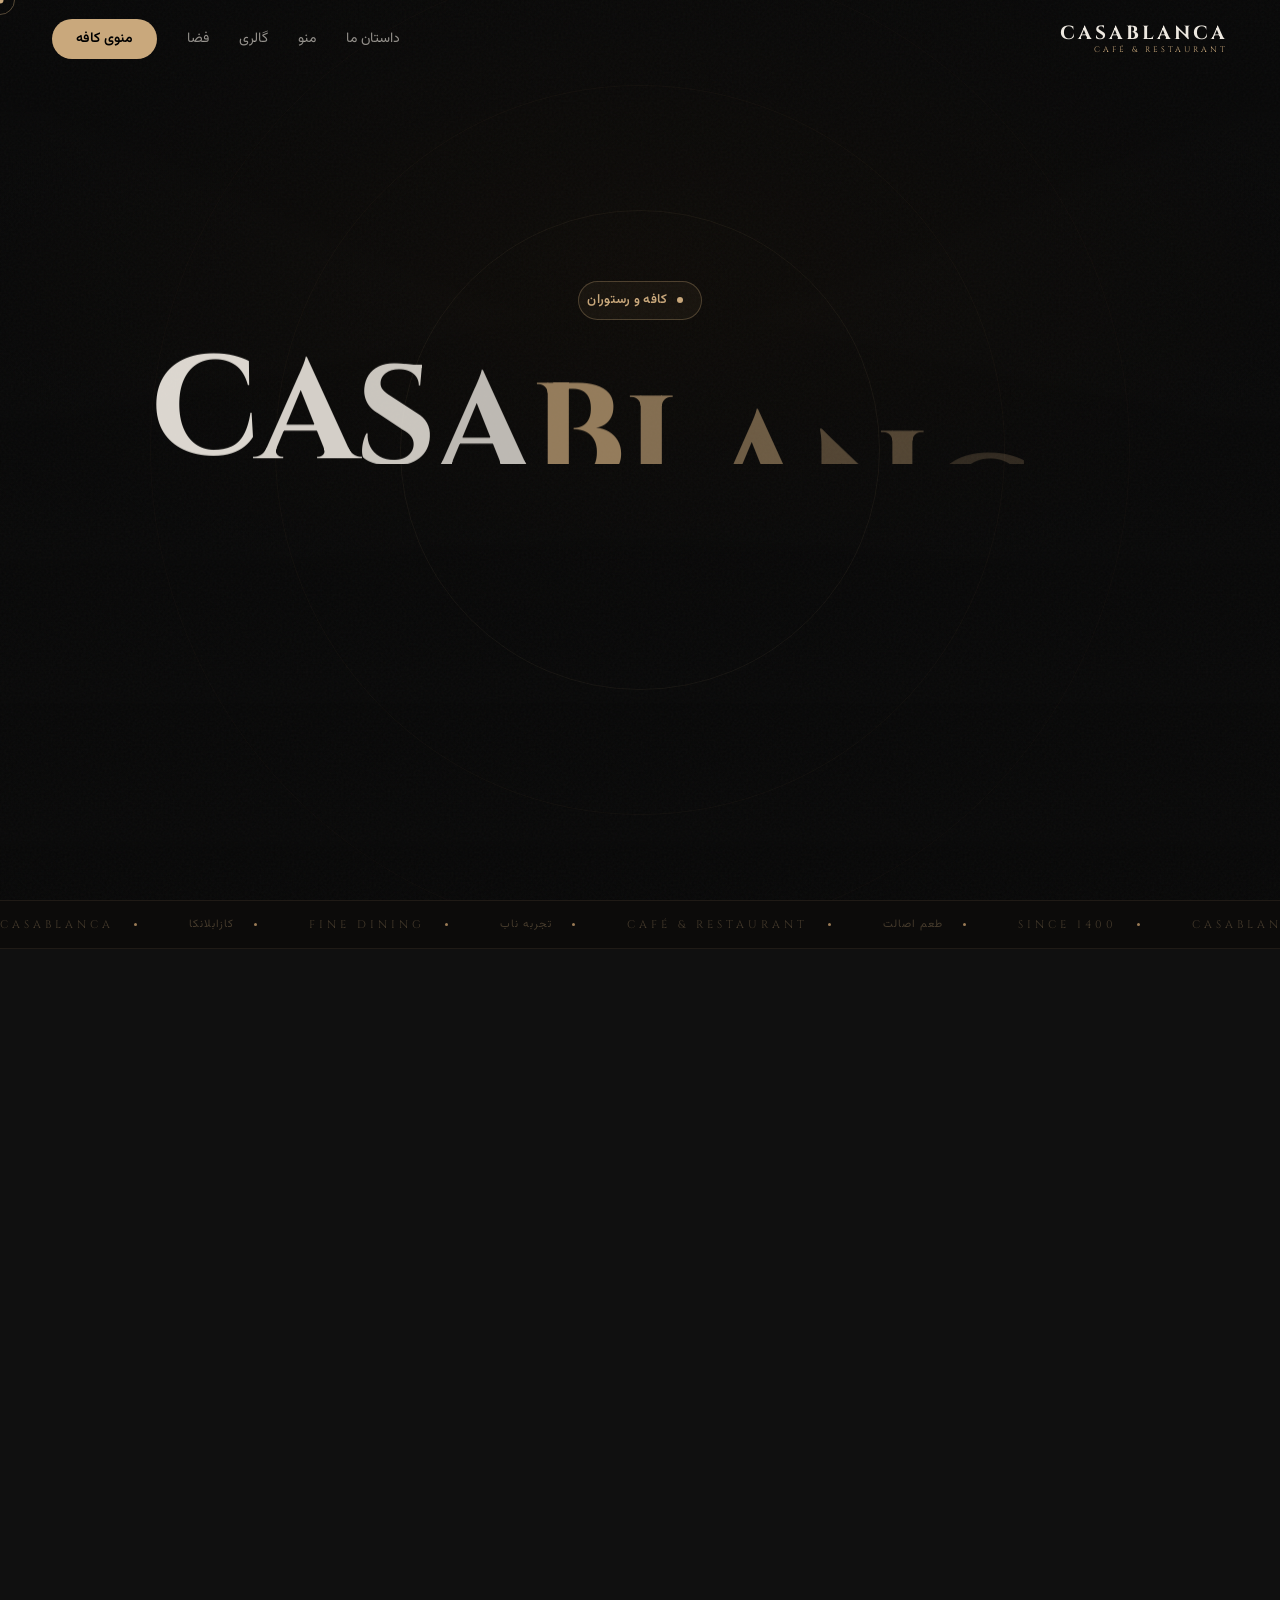
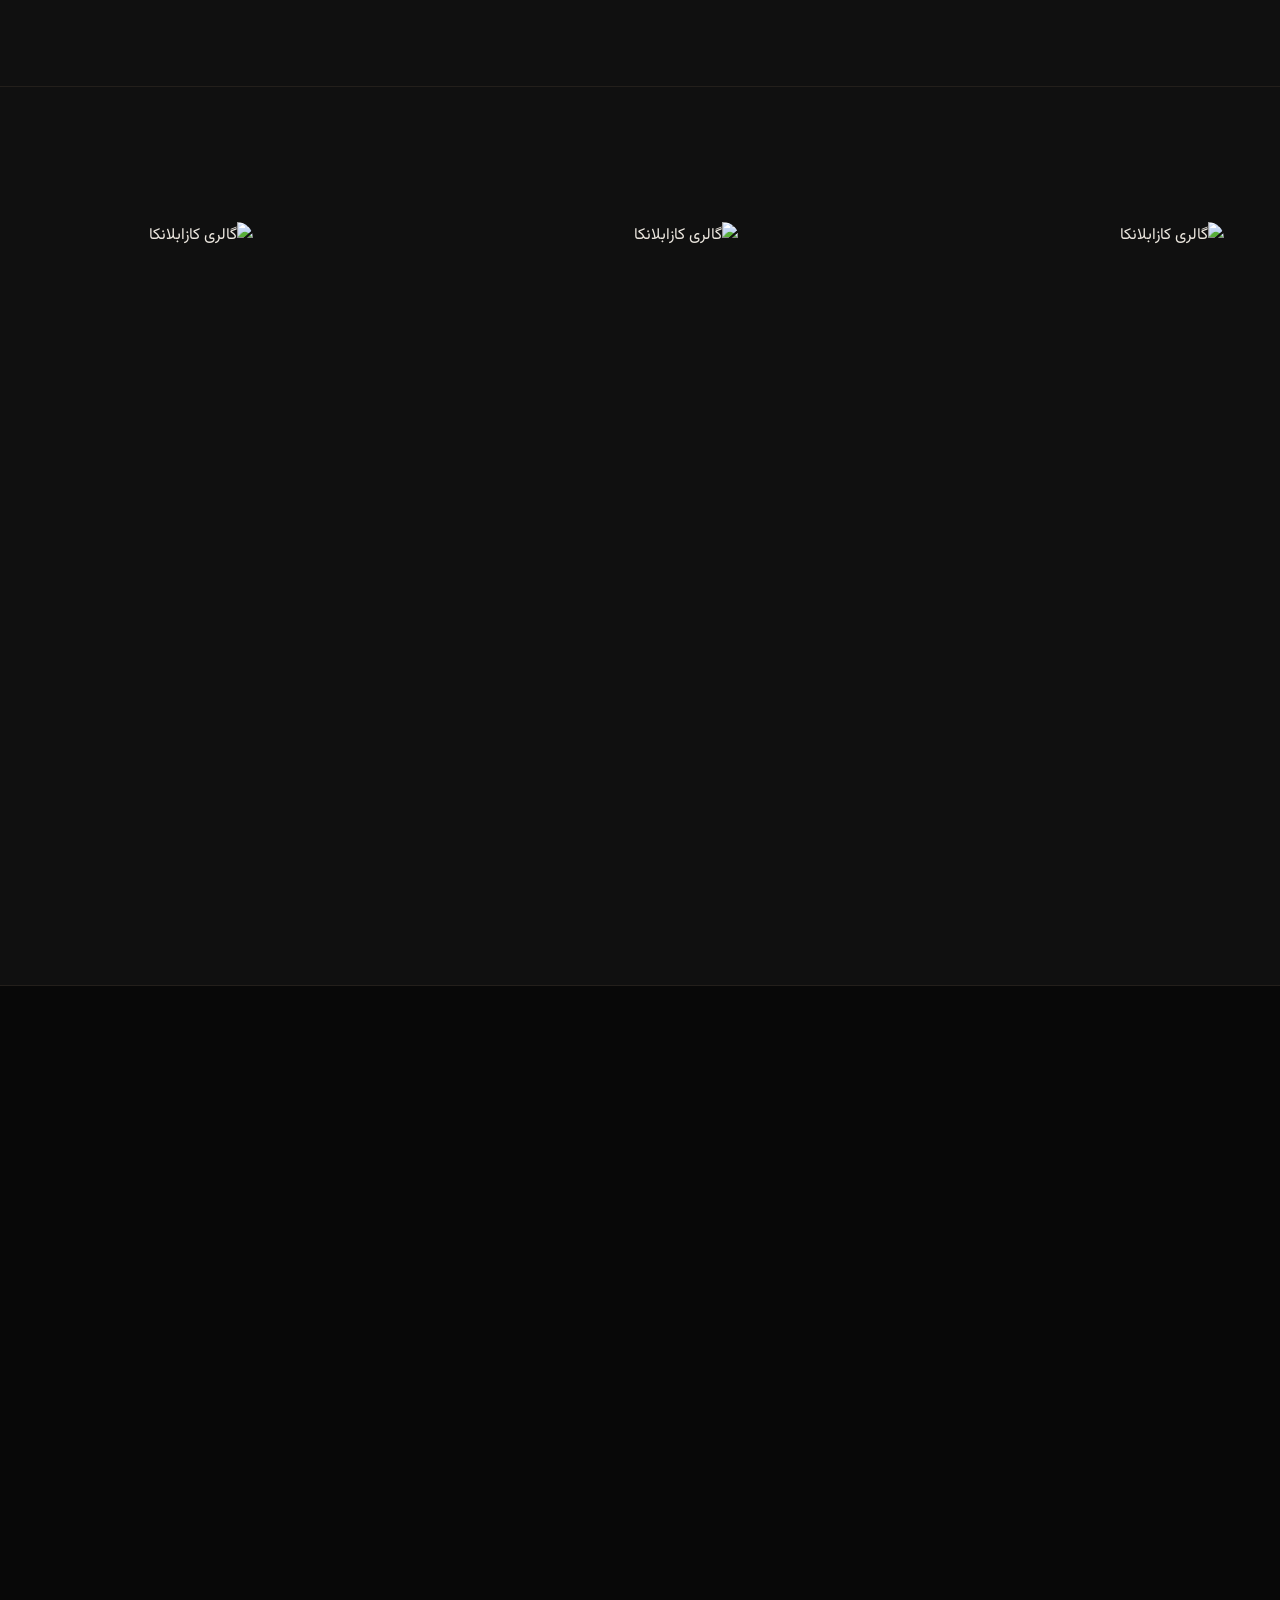
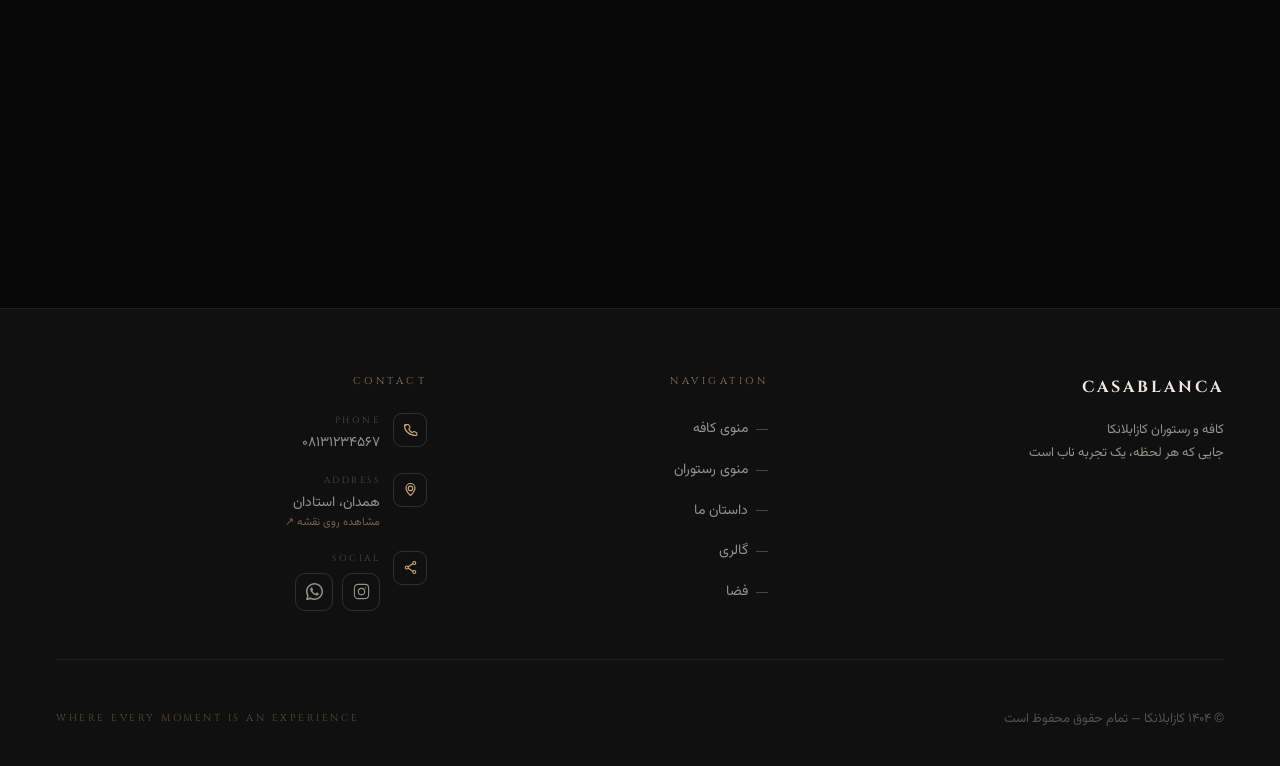
==== commit ea6f1947: "feat: single-address serving, admin fixes, gallery, footer & media Backend: - Rewrite urls.py with _" ====
--- a/frontend/index.html
+++ b/frontend/index.html
@@ -2,6 +2,7 @@
 <html lang="fa" dir="rtl">
 <head>
 <meta charset="UTF-8"/>
+<base href="/"/>
 <meta name="viewport" content="width=device-width,initial-scale=1.0"/>
 <title>کازابلانکا | Casablanca — Café &amp; Restaurant</title>
 <link rel="preconnect" href="https://fonts.googleapis.com"/>
@@ -193,11 +194,10 @@
 .stats{display:flex;background:var(--bg3);border:1px solid var(--bdr);border-radius:14px;overflow:hidden;margin-top:36px}
 .stat{flex:1;padding:22px 16px;text-align:center;border-left:1px solid var(--bdr)}
 .stat:last-child{border-left:none}
-.stat-n{display:block;font-family:var(--f-en);font-size:32px;font-weight:700;color:var(--gold);line-height:1;margin-bottom:6px}
+.stat-n{display:block;font-family:var(--f-fa);font-size:36px;font-weight:700;color:var(--gold);line-height:1;margin-bottom:6px;letter-spacing:-.5px}
 .stat-l{font-size:12px;color:var(--wd)}
 .s-visual{position:relative;border-radius:20px;overflow:hidden;aspect-ratio:4/5;background:linear-gradient(135deg,#1c1408,#0c0c0c) center/cover;box-shadow:0 30px 90px rgba(0,0,0,.55);transform:perspective(1000px) rotateY(0) rotateX(0);transition:transform .15s linear,box-shadow .4s ease;will-change:transform}
-.s-visual video{position:absolute;inset:0;width:100%;height:100%;object-fit:cover;transform:scale(1.02);opacity:0;transition:opacity .6s ease,transform 1.4s var(--ease)}
-.s-visual video.ready{opacity:1}
+.s-visual video{position:absolute;inset:0;width:100%;height:100%;object-fit:cover;transform:scale(1.02);opacity:1;transition:transform 1.4s var(--ease)}
 .s-visual:hover video{transform:scale(1.09)}
 .s-visual-grain{position:absolute;inset:0;opacity:.05;mix-blend-mode:overlay;pointer-events:none;background-image:url("data:image/svg+xml,%3Csvg viewBox='0 0 512 512' xmlns='http://www.w3.org/2000/svg'%3E%3Cfilter id='n'%3E%3CfeTurbulence type='fractalNoise' baseFrequency='.8' numOctaves='3' stitchTiles='stitch'/%3E%3C/filter%3E%3Crect width='100%25' height='100%25' filter='url(%23n)'/%3E%3C/svg%3E")}
 .s-visual-ov{position:absolute;inset:0;background:linear-gradient(180deg,rgba(8,8,8,.08) 0%,rgba(8,8,8,.04) 38%,rgba(8,8,8,.55) 82%,rgba(8,8,8,.78) 100%);pointer-events:none}
@@ -211,18 +211,6 @@
 .s-corner{position:absolute;width:24px;height:24px;border-color:var(--gold);opacity:.75}
 .s-corner.tl{top:0;right:0;border-top:1.5px solid;border-right:1.5px solid;border-radius:0 8px 0 0}
 .s-corner.br{bottom:0;left:0;border-bottom:1.5px solid;border-left:1.5px solid;border-radius:0 0 8px 0}
-.s-live{position:absolute;top:20px;right:20px;z-index:3;display:flex;align-items:center;gap:7px;background:rgba(8,8,8,.55);backdrop-filter:blur(10px);border:1px solid rgba(255,255,255,.14);border-radius:100px;padding:6px 14px 6px 11px;font-size:11px;font-weight:600;color:var(--w);letter-spacing:.3px}
-.s-live-dot{width:7px;height:7px;border-radius:50%;background:#FF5D5D;flex-shrink:0;animation:liveBlink 1.7s ease-in-out infinite}
-@keyframes liveBlink{0%,100%{opacity:1;box-shadow:0 0 0 0 rgba(255,93,93,.55)}50%{opacity:.55;box-shadow:0 0 0 7px rgba(255,93,93,0)}}
-.s-play{position:absolute;bottom:20px;left:20px;z-index:3;width:42px;height:42px;border-radius:50%;background:rgba(8,8,8,.55);backdrop-filter:blur(10px);border:1px solid rgba(255,255,255,.16);display:flex;align-items:center;justify-content:center;color:#fff;cursor:pointer;transition:background .3s,transform .3s var(--ease),border-color .3s}
-.s-play:hover{background:var(--gold);color:#000;border-color:var(--gold);transform:scale(1.08)}
-.s-play svg{width:14px;height:14px}
-.s-play .ic-play{display:none}
-.s-play.paused .ic-pause{display:none}
-.s-play.paused .ic-play{display:block}
-.s-badge{position:absolute;bottom:20px;right:20px;z-index:3;background:rgba(8,8,8,.88);backdrop-filter:blur(10px);border:1px solid var(--bdr);border-radius:10px;padding:12px 18px;text-align:center}
-.s-badge strong{display:block;font-family:var(--f-en);font-size:20px;color:var(--gold);line-height:1}
-.s-badge span{font-size:11px;color:var(--wd);margin-top:3px;display:block}
 
 /* ── MENU CHOICE ─────────────────────── */
 .mc-title{direction:ltr;font-family:var(--f-en);font-size:clamp(34px,5vw,62px);font-weight:600;color:var(--w);margin:8px 0}
@@ -336,14 +324,29 @@
 .ft-ico{width:30px;height:30px;border:1px solid var(--bdr);border-radius:7px;display:flex;align-items:center;justify-content:center;color:var(--gold);flex-shrink:0;font-size:12px;margin-top:1px}
 
 /* ── FOOTER ──────────────────────────── */
-footer{background:var(--bg2);border-top:1px solid var(--bdr);padding:52px 56px 36px}
-.ft-top{display:flex;align-items:center;justify-content:space-between;margin-bottom:36px;padding-bottom:36px;border-bottom:1px solid var(--bdr)}
-.ft-logo{display:flex;align-items:center;gap:12px}
+footer{background:var(--bg2);border-top:1px solid var(--bdr);padding:64px 56px 36px}
+.ft-main{display:grid;grid-template-columns:1.4fr 1fr 1.3fr;gap:56px;margin-bottom:48px;padding-bottom:48px;border-bottom:1px solid var(--bdr)}
+.ft-logo{display:flex;align-items:center;gap:12px;margin-bottom:18px}
 .ft-logo img{height:42px;border-radius:6px}
 .ft-logo b{font-family:var(--f-en);font-size:16px;letter-spacing:3px;color:var(--w)}
-.ft-nav{display:flex;gap:24px;list-style:none}
-.ft-nav a{font-size:14px;color:var(--wd);transition:color .3s}
-.ft-nav a:hover{color:var(--gold)}
+.ft-tagline{font-size:13px;color:var(--wd);line-height:1.75}
+.ft-col-h{font-family:var(--f-en);font-size:10px;letter-spacing:3.5px;text-transform:uppercase;color:var(--gold);margin-bottom:22px;opacity:.7}
+.ft-nav{display:flex;flex-direction:column;gap:12px;list-style:none}
+.ft-nav a{font-size:14px;color:var(--wd);transition:color .3s;display:inline-flex;align-items:center;gap:8px}
+.ft-nav a::before{content:'';width:12px;height:1px;background:var(--gold);opacity:.35;flex-shrink:0;transition:width .3s,opacity .3s}
+.ft-nav a:hover{color:var(--gold)}.ft-nav a:hover::before{width:18px;opacity:.7}
+.ft-contact{display:flex;flex-direction:column;gap:20px}
+.ft-ci{display:flex;align-items:flex-start;gap:13px}
+.ft-ci-ico{width:34px;height:34px;flex-shrink:0;border:1px solid rgba(201,168,124,.2);border-radius:9px;display:flex;align-items:center;justify-content:center;color:var(--gold)}
+.ft-ci-ico svg{width:15px;height:15px}
+.ft-ci-body{display:flex;flex-direction:column;gap:4px}
+.ft-ci-label{font-family:var(--f-en);font-size:9px;letter-spacing:2.5px;text-transform:uppercase;color:rgba(237,232,224,.28)}
+.ft-ci-val{font-size:14px;color:var(--wd);transition:color .25s;line-height:1.45;text-decoration:none}
+a.ft-ci-val:hover{color:var(--gold)}
+.ft-socs{display:flex;gap:9px;margin-top:2px}
+.ft-soc{width:38px;height:38px;border:1px solid rgba(201,168,124,.2);border-radius:10px;display:flex;align-items:center;justify-content:center;color:var(--wd);transition:border-color .3s,color .3s,background .3s;flex-shrink:0}
+.ft-soc:hover{border-color:var(--gold);color:var(--gold);background:rgba(201,168,124,.07)}
+.ft-soc svg{width:17px;height:17px}
 .ft-bot{display:flex;align-items:center;justify-content:space-between;font-size:13px;color:rgba(237,232,224,.3);flex-wrap:wrap;gap:10px}
 .ft-tag{font-family:var(--f-en);font-size:10px;letter-spacing:2.5px;text-transform:uppercase;color:rgba(201,168,124,.4)}
 
@@ -368,7 +371,9 @@
   .vw-prev,.vw-next{width:42px;height:42px}
   .vw-prev{right:10px}.vw-next{left:10px}
   footer{padding:40px 20px}
-  .ft-top{flex-direction:column;gap:20px;text-align:center}
+  .ft-main{grid-template-columns:1fr;gap:32px}
+  .ft-nav{flex-direction:row;flex-wrap:wrap;gap:8px 16px}
+  .ft-nav a::before{display:none}
   .ft-bot{justify-content:center;text-align:center}
   .h-title{font-size:clamp(48px,15vw,90px)}
   .mm-link{padding:10px 0}
@@ -443,7 +448,8 @@
 <section id="hero">
   <div class="h-video-wrap">
     <video id="hero-video" autoplay muted loop playsinline preload="auto"
-      poster="https://images.unsplash.com/photo-1559925393-8be0ec4767c8?w=1600&q=80&auto=format&fit=crop">
+      poster="assets/images/hero-poster.jpg">
+      <source src="assets/video/hero.mp4" type="video/mp4"/>
       <source src="https://assets.mixkit.co/videos/4350/4350-720.mp4" type="video/mp4"/>
     </video>
     <div class="h-video-ov"></div>
@@ -507,7 +513,8 @@
       </div>
       <div class="s-visual rv-s" id="storyVisual">
         <video id="storyVideo" autoplay muted loop playsinline preload="auto"
-               poster="https://images.unsplash.com/photo-1414235077428-338989a2e8c0?w=700&q=80&auto=format&fit=crop">
+               poster="assets/images/story-poster.jpg">
+          <source src="assets/video/story.mp4" type="video/mp4"/>
           <source src="https://assets.mixkit.co/videos/236/236-720.mp4" type="video/mp4"/>
         </video>
         <div class="s-visual-ov"></div>
@@ -520,12 +527,6 @@
           <span class="s-corner tl"></span>
           <span class="s-corner br"></span>
         </div>
-        <div class="s-live"><span class="s-live-dot"></span>پخش زنده</div>
-        <button class="s-play" id="storyPlayBtn" aria-label="پخش یا توقف ویدیو">
-          <svg class="ic-pause" viewBox="0 0 14 14" fill="none"><rect x="2" y="1.5" width="3.2" height="11" rx="1" fill="currentColor"/><rect x="8.8" y="1.5" width="3.2" height="11" rx="1" fill="currentColor"/></svg>
-          <svg class="ic-play" viewBox="0 0 14 14" fill="none"><path d="M3 1.7v10.6c0 .8.9 1.3 1.6.9l8-5.3c.6-.4.6-1.4 0-1.8l-8-5.3C3.9.4 3 .9 3 1.7z" fill="currentColor"/></svg>
-        </button>
-        <div class="s-badge"><strong>۱۴۰۰</strong><span>از همین سال</span></div>
       </div>
     </div>
   </div>
@@ -542,8 +543,8 @@
     <div class="mc-cards">
       <a href="cafe-menu.html" class="mc-card rv-s" id="card-cafe">
         <div class="mc-card-bg">
-          <img src="https://images.unsplash.com/photo-1495474472287-4d71bcdd2085?w=700&q=80&auto=format&fit=crop"
-               alt="کافه" loading="lazy" onerror="this.onerror=null;this.src='https://picsum.photos/seed/casablanca-cafe/700/840'"/>
+          <img src="assets/images/cafe-card.jpg"
+               alt="کافه" loading="lazy" onerror="this.onerror=null;this.src='assets/images/placeholder.svg'"/>
         </div>
         <div class="mc-ov"></div><div class="mc-shine"></div>
         <div class="mc-body">
@@ -557,8 +558,8 @@
       </a>
       <a href="restaurant-menu.html" class="mc-card rv-s" id="card-rest" style="--d:.12s">
         <div class="mc-card-bg">
-          <img src="https://images.unsplash.com/photo-1559339352-11d035aa65de?w=700&q=80&auto=format&fit=crop"
-               alt="رستوران" loading="lazy" onerror="this.onerror=null;this.src='https://picsum.photos/seed/casablanca-rest/700/840'"/>
+          <img src="assets/images/restaurant-card.jpg"
+               alt="رستوران" loading="lazy" onerror="this.onerror=null;this.src='assets/images/placeholder.svg'"/>
         </div>
         <div class="mc-ov"></div><div class="mc-shine"></div>
         <div class="mc-body">
@@ -593,8 +594,8 @@
   <div class="inner">
     <div class="ft-g">
       <div class="ft-img rv-l">
-        <img src="https://images.unsplash.com/photo-1551218808-94e220e084d2?w=700&q=80&auto=format&fit=crop"
-             alt="فضای کازابلانکا" loading="lazy" onerror="this.onerror=null;this.src='https://picsum.photos/seed/casablanca-features/700/930'"/>
+        <img src="assets/images/ambiance.jpg"
+             alt="فضای کازابلانکا" loading="lazy" onerror="this.onerror=null;this.src='assets/images/placeholder.svg'"/>
         <div class="ft-img-ov"></div>
       </div>
       <div class="rv-r">
@@ -616,17 +617,77 @@
 <!-- ═══ FOOTER ═══ -->
 <footer>
   <div class="inner">
-    <div class="ft-top">
-      <div class="ft-logo">
-        <img src="assets/images/logo.png" alt="Casablanca" onerror="this.style.display='none'"/>
-        <b>CASABLANCA</b>
+    <div class="ft-main">
+
+      <!-- Brand -->
+      <div>
+        <div class="ft-logo">
+          <img src="assets/images/logo.png" alt="Casablanca" onerror="this.style.display='none'"/>
+          <b>CASABLANCA</b>
+        </div>
+        <p class="ft-tagline">کافه و رستوران کازابلانکا<br>جایی که هر لحظه، یک تجربه ناب است</p>
       </div>
-      <ul class="ft-nav">
-        <li><a href="cafe-menu.html">منوی کافه</a></li>
-        <li><a href="restaurant-menu.html">منوی رستوران</a></li>
-        <li><a href="#story">داستان ما</a></li>
-        <li><a href="#gallery">گالری</a></li>
-      </ul>
+
+      <!-- Navigation -->
+      <div>
+        <p class="ft-col-h">Navigation</p>
+        <ul class="ft-nav">
+          <li><a href="cafe-menu.html">منوی کافه</a></li>
+          <li><a href="restaurant-menu.html">منوی رستوران</a></li>
+          <li><a href="#story">داستان ما</a></li>
+          <li><a href="#gallery">گالری</a></li>
+          <li><a href="#features">فضا</a></li>
+        </ul>
+      </div>
+
+      <!-- Contact -->
+      <div>
+        <p class="ft-col-h">Contact</p>
+        <div class="ft-contact">
+
+          <div class="ft-ci">
+            <span class="ft-ci-ico">
+              <svg viewBox="0 0 20 20" fill="none" stroke="currentColor" stroke-width="1.5" stroke-linecap="round" stroke-linejoin="round"><path d="M3.5 4.5a1 1 0 011-1h2.382a1 1 0 01.894.553l1.5 3a1 1 0 01-.234 1.118L7.7 9.5c1.189 2.09 2.711 3.611 4.8 4.8l1.33-1.342a1 1 0 011.118-.234l3 1.5A1 1 0 0118.5 15.118V17a1 1 0 01-1 1C8.163 18 2 11.837 2 4.5a1 1 0 011-1h.5z"/></svg>
+            </span>
+            <div class="ft-ci-body">
+              <span class="ft-ci-label">Phone</span>
+              <a href="tel:+988131234567" class="ft-ci-val">۰۸۱۳۱۲۳۴۵۶۷</a>
+            </div>
+          </div>
+
+          <div class="ft-ci">
+            <span class="ft-ci-ico">
+              <svg viewBox="0 0 20 20" fill="none" stroke="currentColor" stroke-width="1.5" stroke-linecap="round" stroke-linejoin="round"><path d="M10 11.5a3 3 0 100-6 3 3 0 000 6z"/><path d="M10 2C6.686 2 4 4.686 4 8c0 4.5 6 10 6 10s6-5.5 6-10c0-3.314-2.686-6-6-6z"/></svg>
+            </span>
+            <div class="ft-ci-body">
+              <span class="ft-ci-label">Address</span>
+              <a href="https://maps.google.com/?q=35.69,51.36" target="_blank" rel="noopener" class="ft-ci-val">
+                همدان، استادان
+                <span style="display:block;font-size:11px;color:rgba(201,168,124,.55);margin-top:2px">مشاهده روی نقشه ↗</span>
+              </a>
+            </div>
+          </div>
+
+          <div class="ft-ci">
+            <span class="ft-ci-ico">
+              <svg viewBox="0 0 20 20" fill="none" stroke="currentColor" stroke-width="1.5" stroke-linecap="round"><circle cx="15" cy="4" r="2"/><circle cx="5" cy="10" r="2"/><circle cx="15" cy="16" r="2"/><path d="M7 9l6-4M7 11l6 4"/></svg>
+            </span>
+            <div class="ft-ci-body">
+              <span class="ft-ci-label">Social</span>
+              <div class="ft-socs">
+                <a href="https://instagram.com/lcasablancal" target="_blank" rel="noopener" class="ft-soc" title="Instagram @lcasablancal">
+                  <svg viewBox="0 0 24 24" fill="none" stroke="currentColor" stroke-width="1.6" stroke-linecap="round" stroke-linejoin="round"><rect x="2" y="2" width="20" height="20" rx="5"/><circle cx="12" cy="12" r="4.5"/><circle cx="17.5" cy="6.5" r=".9" fill="currentColor" stroke="none"/></svg>
+                </a>
+                <a href="https://wa.me/989022110021" target="_blank" rel="noopener" class="ft-soc" title="WhatsApp ۰۹۰۲۲۱۱۰۰۲۱">
+                  <svg viewBox="0 0 24 24" fill="currentColor"><path d="M17.472 14.382c-.297-.149-1.758-.867-2.03-.967-.273-.099-.471-.148-.67.15-.197.297-.767.966-.94 1.164-.173.199-.347.223-.644.075-.297-.15-1.255-.463-2.39-1.475-.883-.788-1.48-1.761-1.653-2.059-.173-.297-.018-.458.13-.606.134-.133.298-.347.446-.52.149-.174.198-.298.298-.497.099-.198.05-.371-.025-.52-.075-.149-.669-1.612-.916-2.207-.242-.579-.487-.5-.669-.51-.173-.008-.371-.01-.57-.01-.198 0-.52.074-.792.372-.272.297-1.04 1.016-1.04 2.479 0 1.462 1.065 2.875 1.213 3.074.149.198 2.096 3.2 5.077 4.487.709.306 1.262.489 1.694.625.712.227 1.36.195 1.871.118.571-.085 1.758-.719 2.006-1.413.248-.694.248-1.289.173-1.413-.074-.124-.272-.198-.57-.347z"/><path d="M12 0C5.373 0 0 5.373 0 12c0 2.123.556 4.116 1.528 5.843L.057 23.885c-.076.339.232.647.571.571l6.044-1.471A11.945 11.945 0 0012 24c6.627 0 12-5.373 12-12S18.627 0 12 0zm0 21.818a9.817 9.817 0 01-5.004-1.371l-.36-.213-3.737.909.934-3.617-.235-.374A9.818 9.818 0 012.182 12C2.182 6.57 6.57 2.182 12 2.182c5.43 0 9.818 4.388 9.818 9.818 0 5.43-4.388 9.818-9.818 9.818z"/></svg>
+                </a>
+              </div>
+            </div>
+          </div>
+
+        </div>
+      </div>
+
     </div>
     <div class="ft-bot">
       <span>© ۱۴۰۴ کازابلانکا — تمام حقوق محفوظ است</span>
@@ -666,20 +727,20 @@
 'use strict';
 
 /* ── Gallery images ─────────────────────────────── */
-const FALLBACK_IMG='https://images.unsplash.com/photo-1495474472287-4d71bcdd2085?w=900&q=80&auto=format&fit=crop';
+const FALLBACK_IMG='assets/images/placeholder.svg';
 const GALLERY_IMAGES=[
-  'https://images.unsplash.com/photo-1554118811-1e0d58224f24?w=900&q=80&auto=format&fit=crop',
-  'https://images.unsplash.com/photo-1559305616-3f99cd43e353?w=900&q=80&auto=format&fit=crop',
-  'https://images.unsplash.com/photo-1453614512568-c4024d13c247?w=900&q=80&auto=format&fit=crop',
-  'https://images.unsplash.com/photo-1481833761820-0509d3217039?w=900&q=80&auto=format&fit=crop',
-  'https://images.unsplash.com/photo-1495474472287-4d71bcdd2085?w=900&q=80&auto=format&fit=crop',
-  'https://images.unsplash.com/photo-1521017432531-fbd92d768814?w=900&q=80&auto=format&fit=crop',
-  'https://images.unsplash.com/photo-1428515613728-6b4607e44363?w=900&q=80&auto=format&fit=crop',
-  'https://images.unsplash.com/photo-1559925393-8be0ec4767c8?w=900&q=80&auto=format&fit=crop',
-  'https://images.unsplash.com/photo-1414235077428-338989a2e8c0?w=900&q=80&auto=format&fit=crop',
-  'https://images.unsplash.com/photo-1551218808-94e220e084d2?w=900&q=80&auto=format&fit=crop',
-  'https://images.unsplash.com/photo-1559339352-11d035aa65de?w=900&q=80&auto=format&fit=crop',
-  'https://images.unsplash.com/photo-1466637574441-749b8f19452f?w=900&q=80&auto=format&fit=crop',
+  'assets/images/gallery/g01.jpg',
+  'assets/images/gallery/g02.jpg',
+  'assets/images/gallery/g03.jpg',
+  'assets/images/gallery/g04.jpg',
+  'assets/images/gallery/g05.jpg',
+  'assets/images/gallery/g06.jpg',
+  'assets/images/gallery/g07.jpg',
+  'assets/images/gallery/g08.jpg',
+  'assets/images/gallery/g09.jpg',
+  'assets/images/gallery/g10.jpg',
+  'assets/images/gallery/g11.jpg',
+  'assets/images/gallery/g12.jpg',
 ];
 
 /* ── Populate horizontal gallery strip ─────────── */
@@ -688,7 +749,7 @@
   if(!inner)return;
   inner.innerHTML=GALLERY_IMAGES.map((src,i)=>`
     <div class="hstrip-item" onclick="openViewer(${i})">
-      <img src="${src}" alt="گالری کازابلانکا" loading="${i<3?'eager':'lazy'}"
+      <img src="${src}" alt="گالری کازابلانکا" loading="eager"
            onerror="this.onerror=null;this.src='${FALLBACK_IMG}'"/>
     </div>`).join('');
 })();
@@ -823,7 +884,16 @@
   const inner=document.getElementById('hstrip-inner');
   if(!strip||!inner||typeof gsap==='undefined'||window.innerWidth<=860)return;
 
-  const getTotal=()=>inner.scrollWidth-window.innerWidth;
+  const items=inner.querySelectorAll('.hstrip-item');
+  if(!items.length)return;
+
+  /* Measure from actual rendered item width to avoid scrollWidth quirks */
+  const getTotal=()=>{
+    const w=items[0].getBoundingClientRect().width||items[0].offsetWidth;
+    const gap=14;
+    const pad=112; /* 56px each side on #hstrip-inner */
+    return Math.max(0,(w+gap)*items.length-gap+pad-window.innerWidth);
+  };
 
   gsap.to(inner,{
     x:()=>-getTotal(),
@@ -839,7 +909,7 @@
     }
   });
 
-  inner.querySelectorAll('.hstrip-item').forEach(item=>{
+  items.forEach(item=>{
     item.addEventListener('mousemove',e=>{
       const rect=item.getBoundingClientRect();
       const x=(e.clientX-rect.left)/rect.width-.5;
@@ -890,17 +960,8 @@
 function initStoryVideo(){
   const wrap=document.getElementById('storyVisual');
   const video=document.getElementById('storyVideo');
-  const btn=document.getElementById('storyPlayBtn');
   if(!wrap||!video)return;
-  video.addEventListener('loadeddata',()=>video.classList.add('ready'));
-  video.addEventListener('error',()=>{video.style.display='none';});
   video.play().catch(()=>{});
-  if(btn){
-    btn.addEventListener('click',()=>{
-      if(video.paused){video.play().catch(()=>{});btn.classList.remove('paused');}
-      else{video.pause();btn.classList.add('paused');}
-    });
-  }
   if(window.matchMedia('(hover:hover)').matches){
     wrap.addEventListener('mousemove',e=>{
       const rect=wrap.getBoundingClientRect();
@@ -1027,17 +1088,27 @@
   const v=document.getElementById('hero-video');
   if(v)v.play().catch(()=>{});
 
+  initCounters();
+  initParallax();
+  initStoryVideo();
+  initMagneticCards();
+
   if(typeof gsap!=='undefined'&&typeof ScrollTrigger!=='undefined'){
     gsap.registerPlugin(ScrollTrigger);
     initReveal();
     initScrubParallax();
-    initHorizontalGallery();
   }
-  initCounters();
-  initParallax();
-  initStoryVideo();
-  initMagneticCards();
+
+  /* Lenis must start before gallery so ScrollTrigger gets correct scroll proxy */
   initLenis();
+
+  /* Gallery needs Lenis running + full layout settled — delay one rAF cycle */
+  if(typeof gsap!=='undefined'&&typeof ScrollTrigger!=='undefined'){
+    requestAnimationFrame(()=>requestAnimationFrame(()=>{
+      initHorizontalGallery();
+      ScrollTrigger.refresh();
+    }));
+  }
 });
 </script>
 </body>
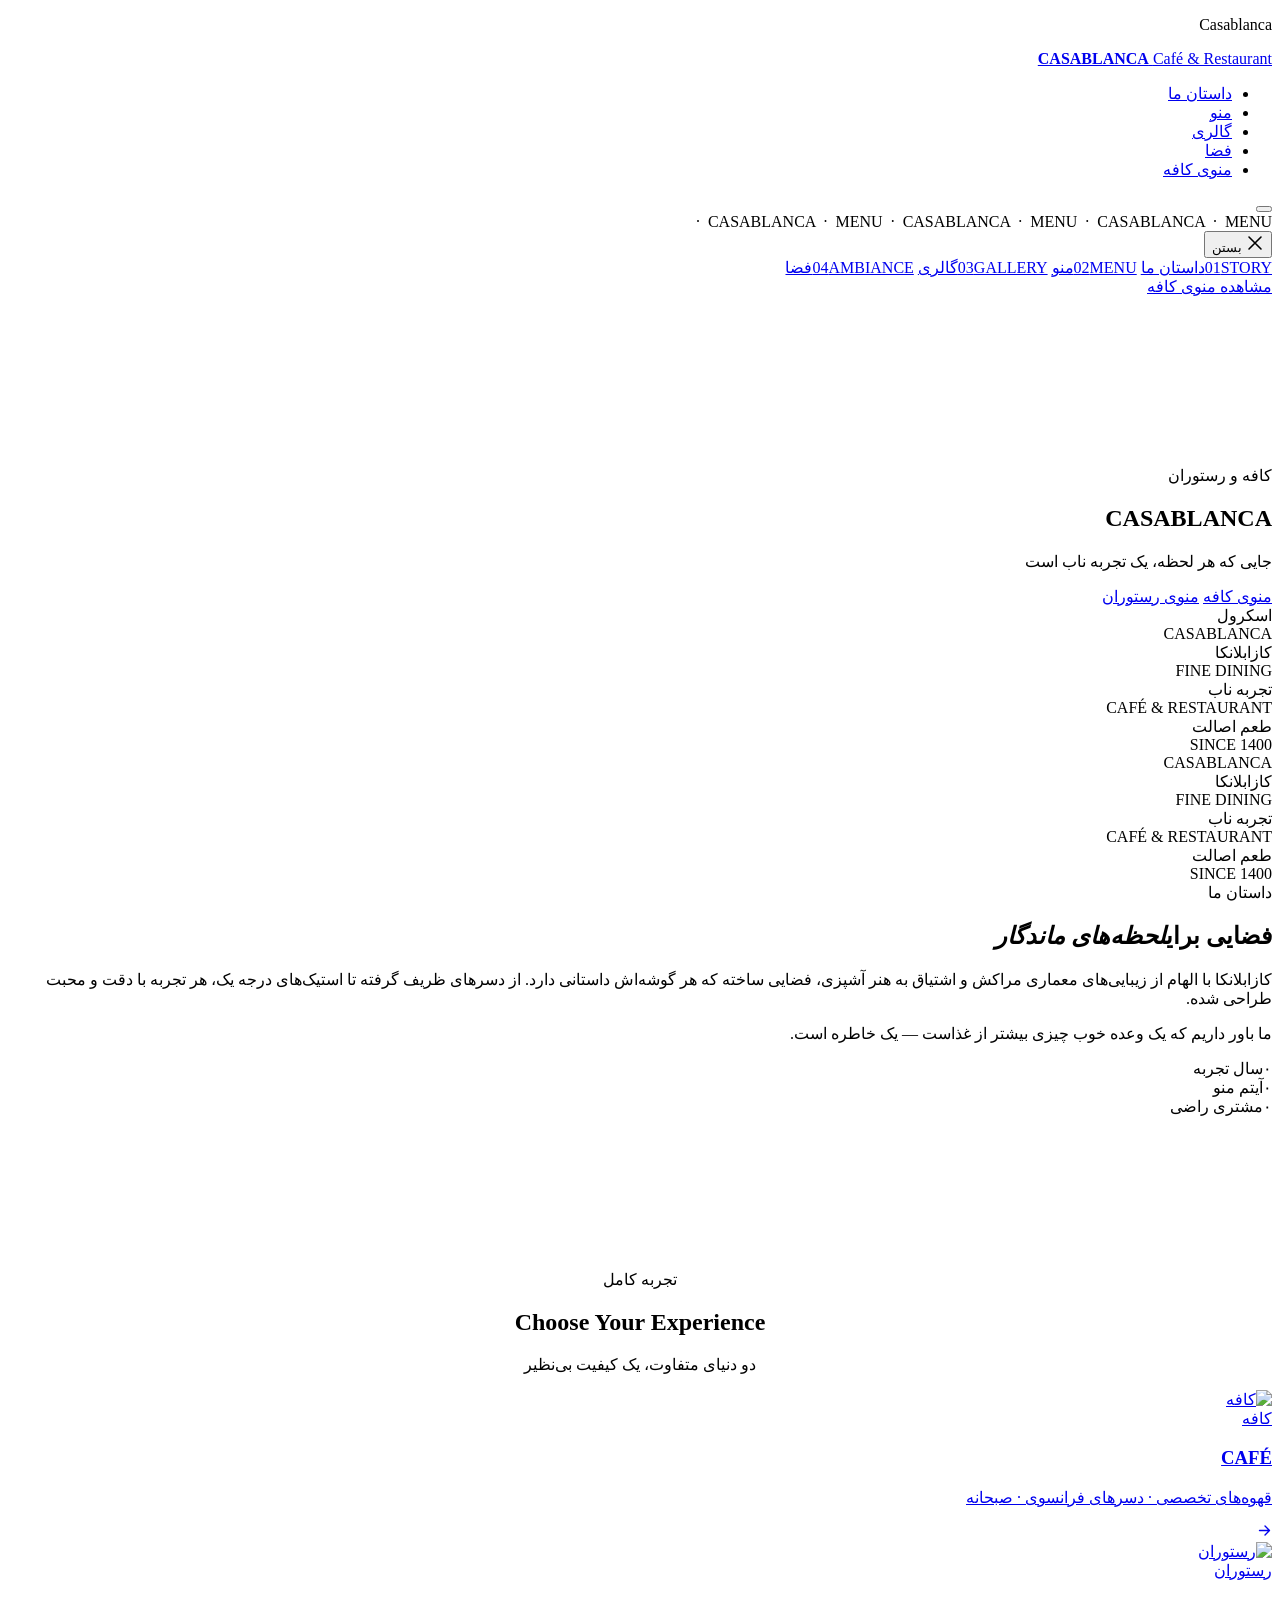
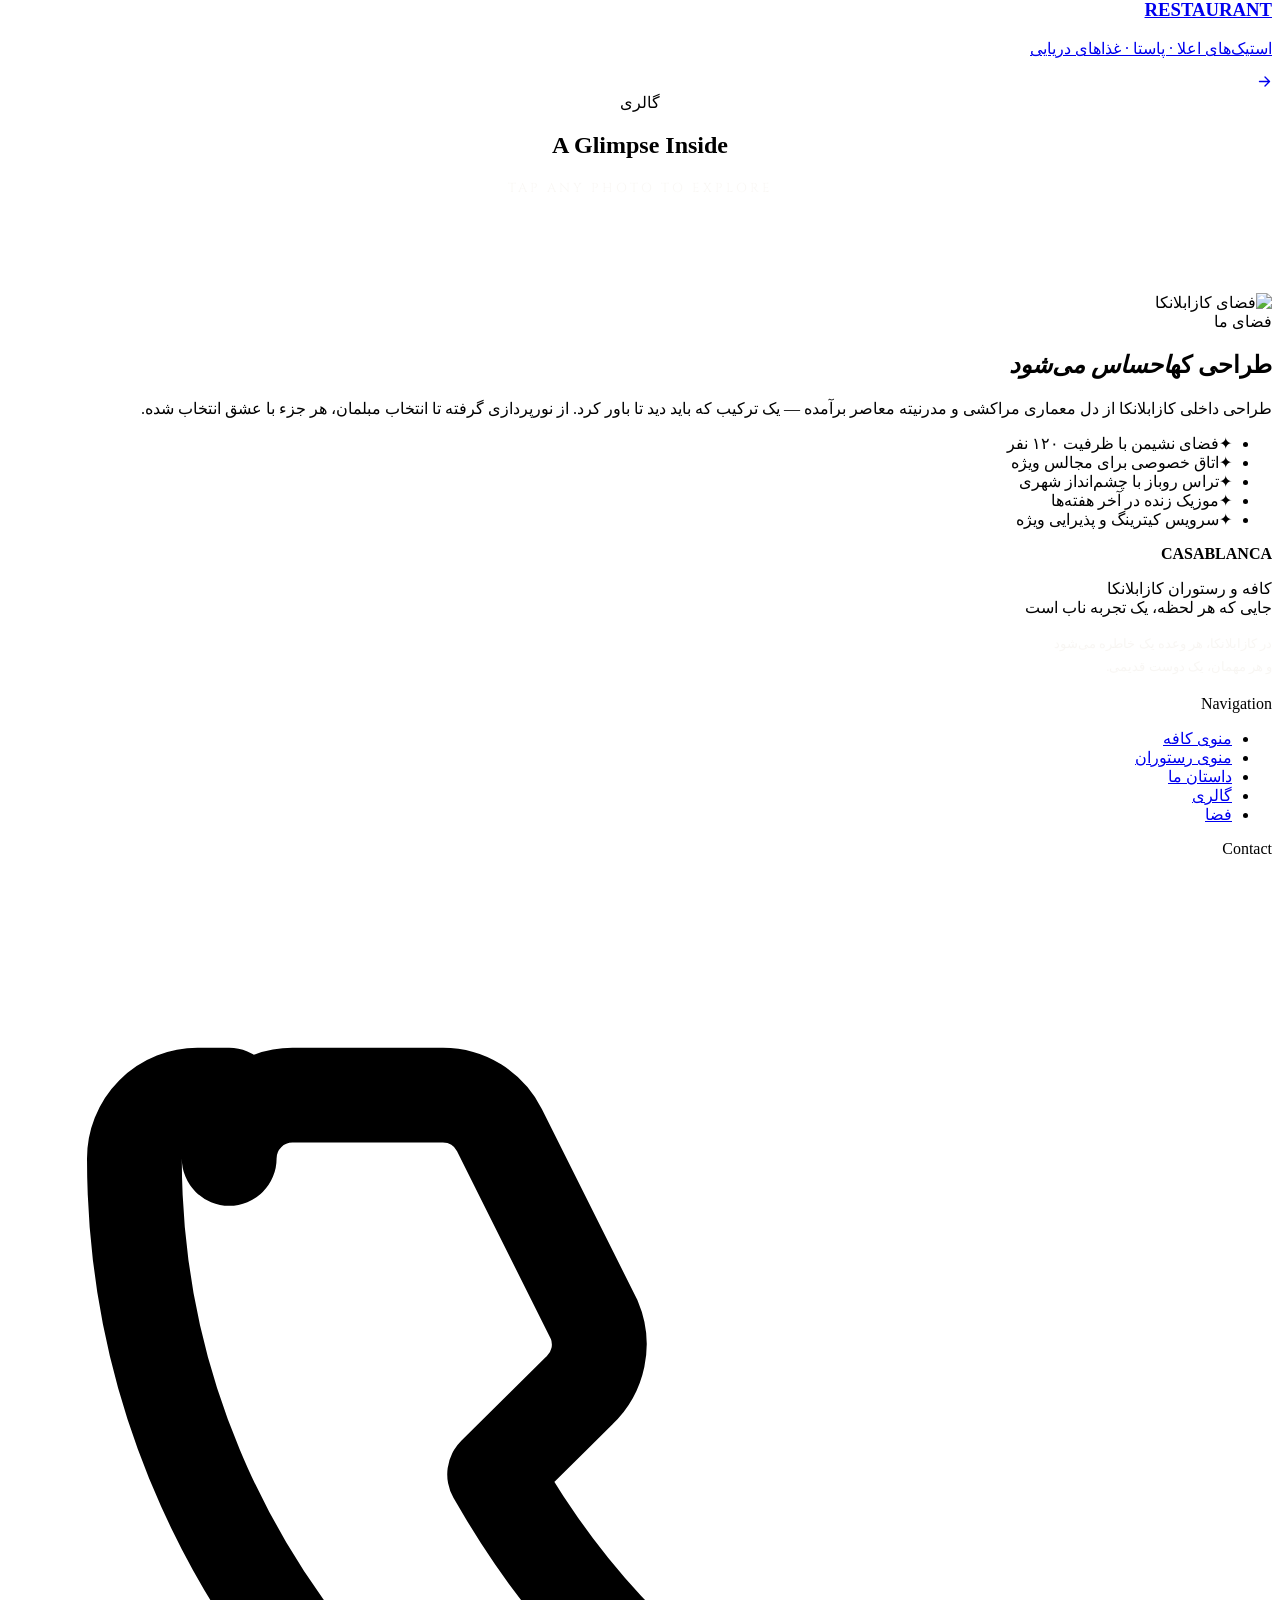
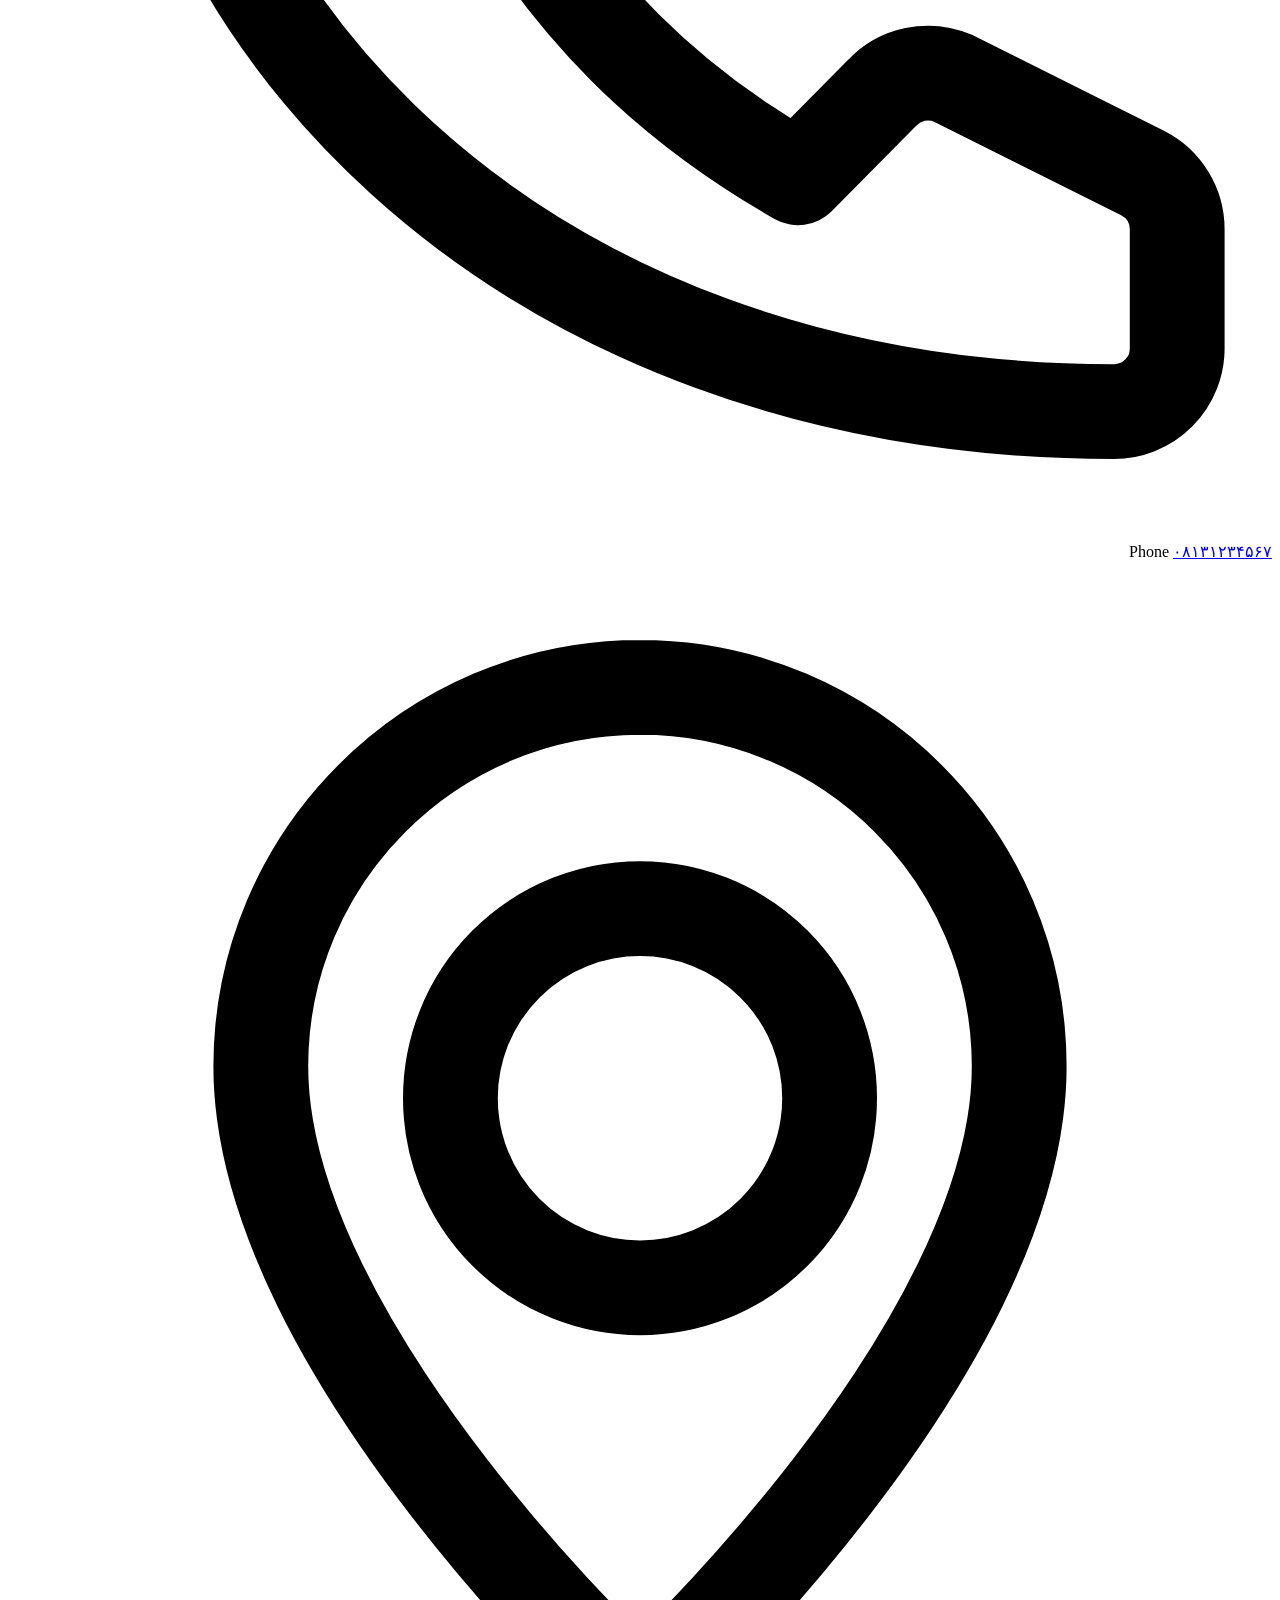
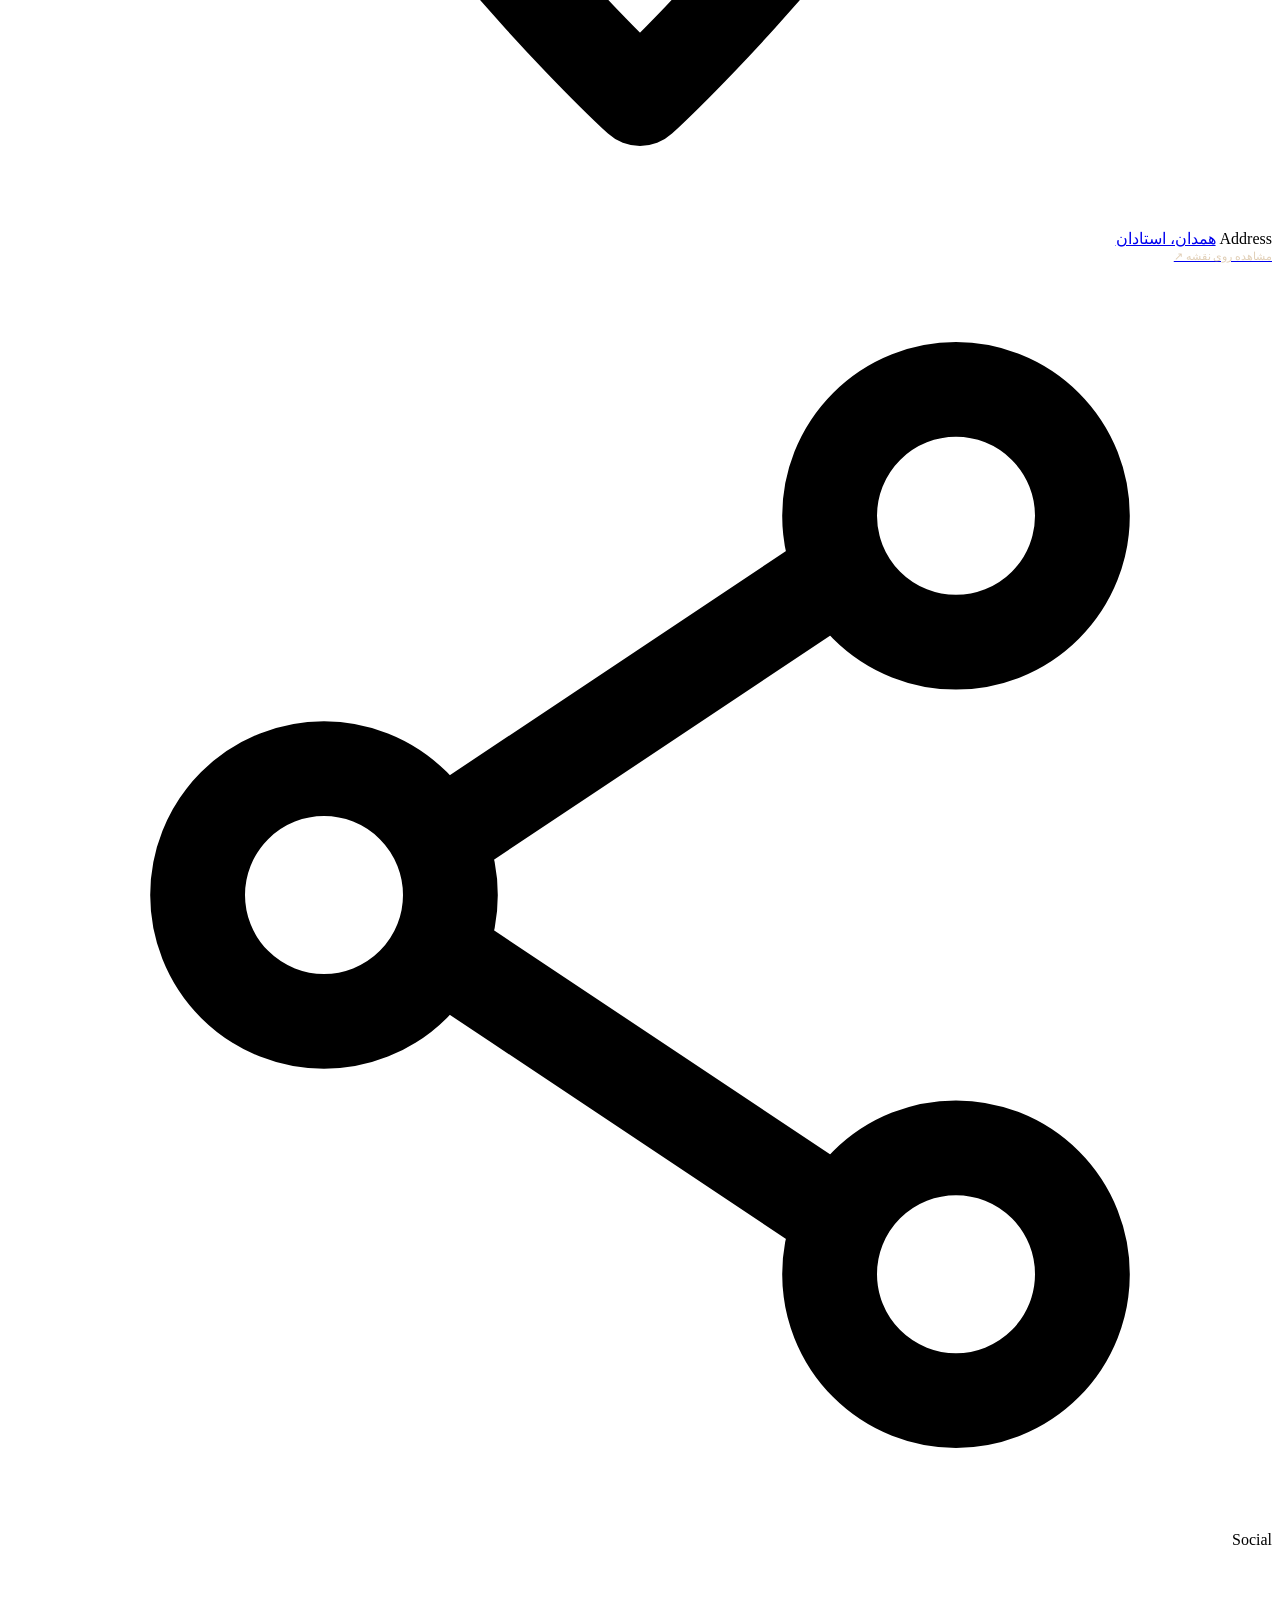
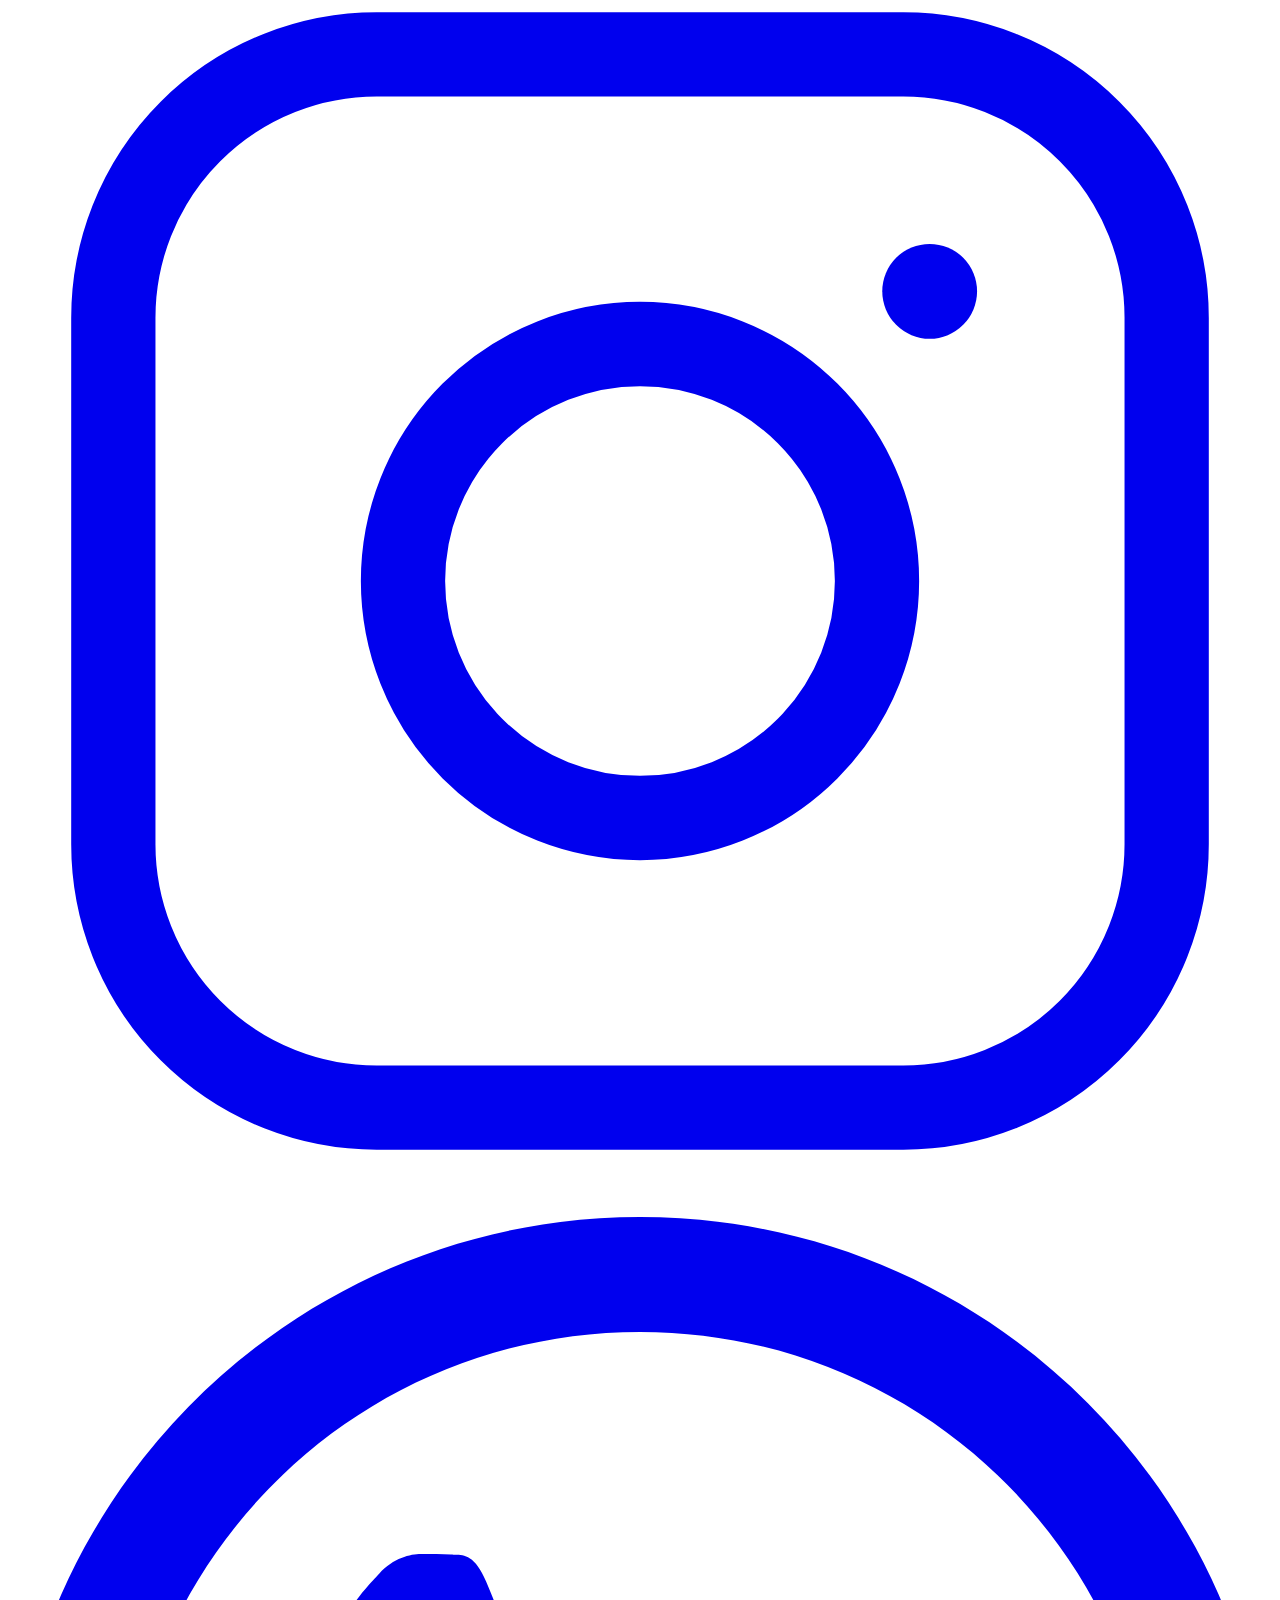
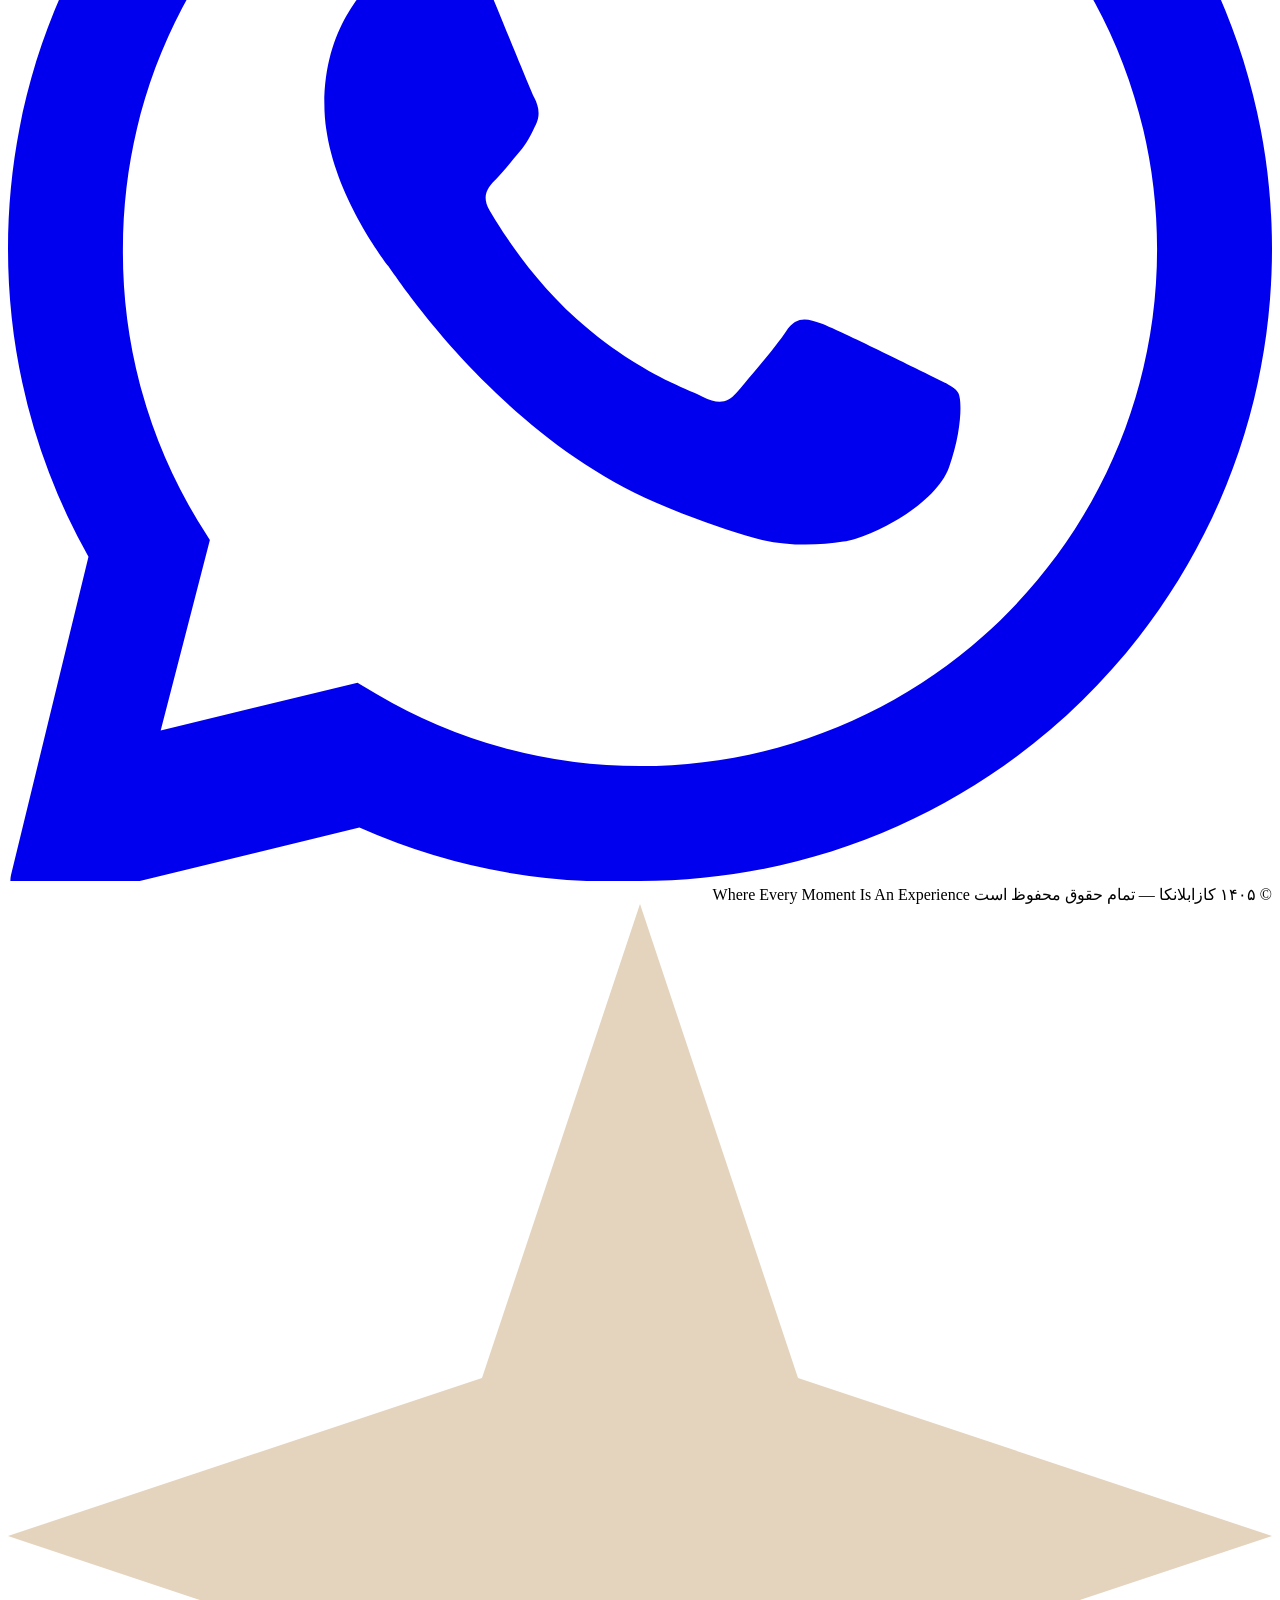
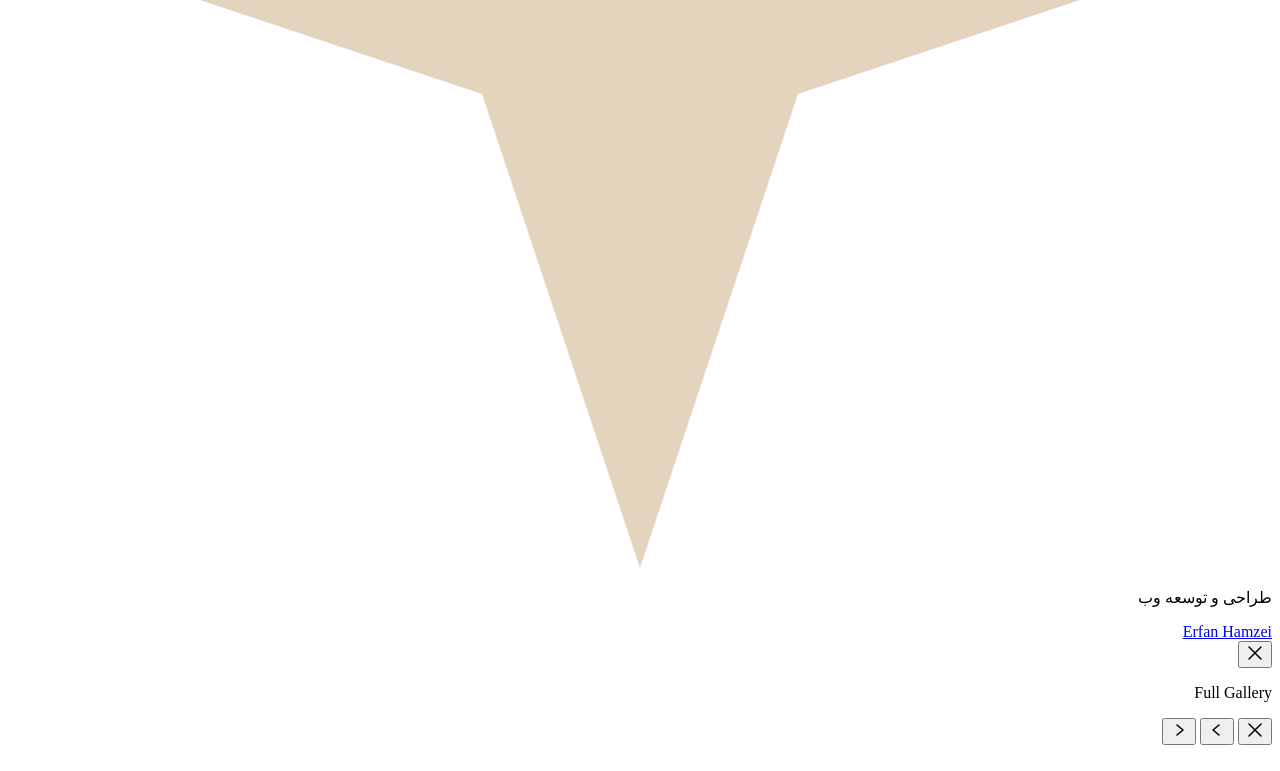
==== commit 0c3b96a8: "refactor: extract all inline CSS/JS to external files + backend fixes - Move all inline <style> bloc" ====
--- a/frontend/index.html
+++ b/frontend/index.html
@@ -1,4 +1,4 @@
-<!DOCTYPE html>
+﻿<!DOCTYPE html>
 <html lang="fa" dir="rtl">
 <head>
 <meta charset="UTF-8"/>
@@ -6,385 +6,8 @@
 <meta name="viewport" content="width=device-width,initial-scale=1.0"/>
 <title>کازابلانکا | Casablanca — Café &amp; Restaurant</title>
 <link rel="preconnect" href="https://fonts.googleapis.com"/>
-<link href="https://fonts.googleapis.com/css2?family=Cinzel:wght@400;600;700&family=Vazirmatn:wght@300;400;500;600;700;800&display=swap" rel="stylesheet"/>
-<style>
-:root{
-  --bg:#080808;--bg2:#101010;--bg3:#161616;
-  --gold:#C9A87C;--gold2:#E2CBA8;--gold3:#9A7A55;
-  --w:#EDE8E0;--wd:rgba(237,232,224,.6);--wf:rgba(237,232,224,.1);
-  --bdr:rgba(201,168,124,.1);
-  --f-en:'Cinzel',serif;
-  --f-fa:'Vazirmatn','Tahoma',sans-serif;
-  --ease:cubic-bezier(.16,1,.3,1);
-  --nh:78px;
-}
-*,*::before,*::after{box-sizing:border-box;margin:0;padding:0}
-html{scroll-behavior:auto}
-body{background:var(--bg);color:var(--w);font-family:var(--f-fa);font-size:16px;line-height:1.75;overflow-x:hidden}
-img{display:block;max-width:100%}
-a{color:inherit;text-decoration:none}
-button{background:none;border:none;font:inherit;cursor:pointer}
-::-webkit-scrollbar{width:3px}
-::-webkit-scrollbar-track{background:var(--bg)}
-::-webkit-scrollbar-thumb{background:var(--gold3);border-radius:2px}
-
-/* ── PAGE LOADER ─────────────────────── */
-#loader{
-  position:fixed;inset:0;z-index:99999;
-  background:var(--bg);
-  display:flex;flex-direction:column;align-items:center;justify-content:center;gap:28px;
-  pointer-events:all;
-}
-.loader-logo{height:68px;width:auto;border-radius:8px;opacity:0;transform:translateY(16px);transition:opacity .7s var(--ease),transform .7s var(--ease)}
-.loader-logo.in{opacity:1;transform:translateY(0)}
-.loader-bar-wrap{width:180px;height:1px;background:rgba(201,168,124,.12);overflow:hidden}
-#loader-bar{height:100%;background:var(--gold);width:0;transition:width .05s linear}
-.loader-txt{font-family:var(--f-en);font-size:9px;letter-spacing:7px;text-transform:uppercase;color:rgba(201,168,124,.35)}
-
-/* ── CURSOR ─────────────────────────── */
-#cd,#cr{position:fixed;top:0;left:0;pointer-events:none;z-index:9999;border-radius:50%;transform:translate(-50%,-50%)}
-#cd{width:7px;height:7px;background:var(--gold);transition:transform .15s,opacity .2s}
-#cr{width:30px;height:30px;border:1px solid rgba(201,168,124,.4);z-index:9998;transition:width .3s var(--ease),height .3s var(--ease),border-color .3s,opacity .2s}
-@media(hover:none){#cd,#cr{display:none}}
-
-/* ── NAVBAR ──────────────────────────── */
-#nav{position:fixed;top:0;left:0;right:0;height:var(--nh);z-index:1000;display:flex;align-items:center;justify-content:space-between;padding:0 52px;transition:background .4s,box-shadow .4s,transform .4s var(--ease)}
-#nav.bg{background:rgba(8,8,8,.95);backdrop-filter:blur(18px);box-shadow:0 1px 0 var(--bdr)}
-.n-logo{display:flex;align-items:center;gap:12px;flex-shrink:0}
-.n-logo img{height:52px;width:auto;display:block;border-radius:6px}
-.n-logo-text{display:flex;flex-direction:column;line-height:1.1}
-.n-logo-text b{font-family:var(--f-en);font-size:19px;font-weight:700;letter-spacing:3px;color:var(--w)}
-.n-logo-text span{font-family:var(--f-en);font-size:8px;letter-spacing:3px;color:var(--gold);text-transform:uppercase;margin-top:2px}
-.n-right{display:flex;align-items:center;gap:26px}
-.n-links{display:flex;align-items:center;gap:30px;list-style:none}
-.n-links a{font-size:14px;color:var(--wd);position:relative;transition:color .3s;white-space:nowrap}
-.n-links a::after{content:'';position:absolute;bottom:-3px;left:0;right:0;height:1px;background:var(--gold);transform:scaleX(0);transition:transform .35s var(--ease)}
-.n-links a:hover{color:var(--w)}
-.n-links a:hover::after{transform:scaleX(1)}
-.n-cta{background:var(--gold)!important;color:#000!important;padding:9px 24px;border-radius:100px;font-weight:600;font-size:14px}
-.n-cta::after{display:none!important}
-.n-cta:hover{background:var(--gold2)!important}
-
-/* ── BURGER ──────────────────────────── */
-.n-burger{display:none;flex-direction:column;justify-content:center;align-items:center;gap:5px;width:46px;height:46px;border-radius:50%;border:1px solid var(--bdr);flex-shrink:0;position:relative;z-index:2600;transition:border-color .35s,background .35s,transform .3s var(--ease)}
-.n-burger span{display:block;width:18px;height:1.5px;background:var(--w);transition:transform .4s var(--ease),opacity .25s,width .3s,background .3s}
-.n-burger.open{background:var(--gold);border-color:var(--gold);transform:rotate(90deg)}
-.n-burger.open span{background:#000}
-.n-burger.open span:nth-child(1){transform:translateY(6.5px) rotate(45deg)}
-.n-burger.open span:nth-child(2){opacity:0;width:0}
-.n-burger.open span:nth-child(3){transform:translateY(-6.5px) rotate(-45deg)}
-
-/* ── MOBILE FULLSCREEN MENU ──────────── */
-#mmenu{
-  position:fixed;inset:0;z-index:2500;
-  background:#060606;
-  display:flex;flex-direction:column;align-items:center;justify-content:center;
-  clip-path:circle(2% at calc(100% - 46px) 40px);
-  visibility:hidden;
-  transition:clip-path .85s cubic-bezier(.65,0,.35,1),visibility 0s linear .85s;
-  overflow:hidden;
-}
-#mmenu.open{clip-path:circle(150% at calc(100% - 46px) 40px);visibility:visible;transition:clip-path .85s cubic-bezier(.65,0,.35,1),visibility 0s}
-.mm-marquee{position:absolute;top:50%;left:0;right:0;transform:translateY(-50%) rotate(-4deg);white-space:nowrap;opacity:.045;pointer-events:none}
-.mm-marquee-track{display:inline-flex;gap:40px;font-family:var(--f-en);font-size:120px;font-weight:700;color:var(--gold);animation:mmscroll 22s linear infinite}
-@keyframes mmscroll{from{transform:translateX(0)}to{transform:translateX(-50%)}}
-.mm-glow{position:absolute;width:520px;height:520px;border-radius:50%;background:radial-gradient(circle,rgba(201,168,124,.14) 0%,transparent 70%);top:-10%;right:-18%;pointer-events:none}
-.mm-glow2{position:absolute;width:420px;height:420px;border-radius:50%;background:radial-gradient(circle,rgba(201,168,124,.09) 0%,transparent 70%);bottom:-8%;left:-18%;pointer-events:none}
-.mm-close{position:absolute;top:18px;left:18px;display:flex;align-items:center;gap:10px;z-index:10;opacity:0;transform:translateY(-12px);transition:opacity .4s ease .35s,transform .4s var(--ease) .35s}
-#mmenu.open .mm-close{opacity:1;transform:translateY(0)}
-.mm-close-circle{width:46px;height:46px;border-radius:50%;background:var(--gold);color:#000;display:flex;align-items:center;justify-content:center;transition:transform .4s var(--ease),background .3s;flex-shrink:0}
-.mm-close:hover .mm-close-circle{transform:rotate(90deg) scale(1.08);background:var(--gold2)}
-.mm-close-label{font-family:var(--f-fa);font-size:13px;color:var(--wd);font-weight:500}
-.mm-links{display:flex;flex-direction:column;align-items:center;gap:2px;position:relative;z-index:2;perspective:800px}
-.mm-link{display:flex;align-items:baseline;gap:14px;padding:13px 0;opacity:0;transform:translateY(36px) rotateX(-25deg);transition:opacity .6s var(--ease),transform .6s var(--ease)}
-#mmenu.open .mm-link{opacity:1;transform:translateY(0) rotateX(0)}
-#mmenu.open .mm-link:nth-child(1){transition-delay:.18s}
-#mmenu.open .mm-link:nth-child(2){transition-delay:.25s}
-#mmenu.open .mm-link:nth-child(3){transition-delay:.32s}
-#mmenu.open .mm-link:nth-child(4){transition-delay:.39s}
-.mm-num{font-family:var(--f-en);font-size:13px;color:var(--gold3);min-width:26px}
-.mm-en{font-family:var(--f-en);font-size:clamp(30px,8vw,42px);font-weight:600;color:var(--w);transition:color .3s,letter-spacing .3s}
-.mm-link:active .mm-en{color:var(--gold);letter-spacing:1px}
-.mm-fa{font-family:var(--f-fa);font-size:13px;color:var(--gold);letter-spacing:.5px}
-.mm-divider{width:54px;height:1px;background:var(--bdr);margin:22px 0;opacity:0;transition:opacity .5s ease .5s}
-#mmenu.open .mm-divider{opacity:1}
-.mm-cta-wrap{opacity:0;transform:translateY(20px);transition:opacity .55s var(--ease) .52s,transform .55s var(--ease) .52s}
-#mmenu.open .mm-cta-wrap{opacity:1;transform:translateY(0)}
-.mm-cta{background:var(--gold);color:#000;padding:15px 40px;border-radius:100px;font-family:var(--f-fa);font-size:15px;font-weight:600;display:inline-flex;align-items:center;gap:8px;transition:background .3s,transform .3s var(--ease)}
-.mm-cta:hover{background:var(--gold2);transform:scale(1.04)}
-
-/* ── HERO ────────────────────────────── */
-#hero{height:100vh;min-height:640px;display:flex;align-items:center;justify-content:center;position:relative;overflow:hidden}
-.h-video-wrap{position:absolute;inset:0;overflow:hidden;background:var(--bg)}
-.h-video-wrap video{width:100%;height:100%;object-fit:cover;transform:scale(1.06);animation:kenburns 26s ease-in-out infinite alternate;will-change:transform}
-@keyframes kenburns{from{transform:scale(1.04) translate(0,0)}to{transform:scale(1.16) translate(-1.2%,-1%)}}
-.h-video-ov{position:absolute;inset:0;background:
-  linear-gradient(180deg,rgba(8,8,8,.55) 0%,rgba(8,8,8,.4) 35%,rgba(8,8,8,.93) 100%),
-  radial-gradient(ellipse 80% 60% at 50% 30%,rgba(60,38,12,.2) 0%,transparent 65%)}
-.h-noise{position:absolute;inset:0;opacity:.035;background-image:url("data:image/svg+xml,%3Csvg viewBox='0 0 512 512' xmlns='http://www.w3.org/2000/svg'%3E%3Cfilter id='n'%3E%3CfeTurbulence type='fractalNoise' baseFrequency='.75' numOctaves='4' stitchTiles='stitch'/%3E%3C/filter%3E%3Crect width='100%25' height='100%25' filter='url(%23n)'/%3E%3C/svg%3E");pointer-events:none}
-.h-ring{position:absolute;border-radius:50%;border:1px solid rgba(201,168,124,.07);top:50%;left:50%;transform:translate(-50%,-50%);pointer-events:none;will-change:transform}
-.h-r1{width:480px;height:480px}
-.h-r2{width:730px;height:730px;border-color:rgba(201,168,124,.045)}
-.h-r3{width:980px;height:980px;border-color:rgba(201,168,124,.03)}
-.h-content{position:relative;z-index:2;display:flex;flex-direction:column;align-items:center;text-align:center;gap:18px;padding:0 24px}
-
-.h-label{
-  display:inline-flex;align-items:center;gap:9px;
-  font-family:var(--f-fa);font-size:13px;font-weight:600;letter-spacing:.3px;
-  color:var(--gold);padding:7px 18px 7px 8px;
-  border:1px solid rgba(201,168,124,.3);border-radius:100px;
-  background:rgba(201,168,124,.06);
-  opacity:0;transform:translateY(14px);
-}
-.lbl-dot{width:6px;height:6px;border-radius:50%;background:var(--gold);flex-shrink:0}
-
-/* ── Hero title — char-by-char animation ── */
-.h-title{
-  direction:ltr;font-family:var(--f-en);
-  font-size:clamp(60px,11vw,150px);font-weight:700;line-height:.9;letter-spacing:-.02em;
-  overflow:hidden;
-  display:flex;justify-content:center;flex-wrap:wrap;gap:0;
-}
-.h-char{
-  display:inline-block;
-  opacity:0;transform:translateY(110%);
-  will-change:transform,opacity;
-}
-.h-char-g{color:var(--gold)}
-
-.h-line{width:0;height:1px;background:var(--gold);margin:4px auto}
-.h-tag{font-size:clamp(15px,1.6vw,19px);font-weight:300;color:var(--wd);opacity:0;transform:translateY(14px);max-width:440px}
-.h-btns{display:flex;gap:12px;flex-wrap:wrap;justify-content:center;margin-top:6px;opacity:0;transform:translateY(14px)}
-.btn-g{display:inline-flex;align-items:center;gap:8px;font-family:var(--f-fa);font-size:14px;font-weight:600;color:#000;background:var(--gold);padding:13px 30px;border-radius:100px;position:relative;overflow:hidden;transition:color .3s}
-.btn-g::before{content:'';position:absolute;inset:0;background:var(--gold2);transform:translateX(101%);transition:transform .45s var(--ease)}
-.btn-g:hover::before{transform:translateX(0)}
-.btn-g span{position:relative;z-index:1}
-.btn-o{display:inline-flex;align-items:center;gap:8px;font-family:var(--f-fa);font-size:14px;color:var(--gold);border:1px solid rgba(201,168,124,.35);padding:13px 30px;border-radius:100px;transition:background .3s,border-color .3s,color .3s}
-.btn-o:hover{background:rgba(201,168,124,.1);border-color:var(--gold);color:var(--w)}
-.h-scroll{position:absolute;bottom:32px;left:50%;transform:translateX(-50%);display:flex;flex-direction:column;align-items:center;gap:8px;opacity:0}
-.h-sline{width:1px;height:50px;background:linear-gradient(to bottom,var(--gold),transparent);animation:spulse 2s ease-in-out infinite}
-@keyframes spulse{0%,100%{opacity:.4}50%{opacity:1}}
-.h-scroll span{font-family:var(--f-en);font-size:9px;letter-spacing:4px;text-transform:uppercase;color:rgba(201,168,124,.4)}
-
-/* ── MARQUEE ─────────────────────────── */
-.mq{border-top:1px solid var(--bdr);border-bottom:1px solid var(--bdr);padding:14px 0;overflow:hidden;background:rgba(201,168,124,.02)}
-.mq-inner{display:flex;gap:52px;white-space:nowrap;animation:mq 30s linear infinite;direction:ltr}
-.mq:hover .mq-inner{animation-play-state:paused}
-@keyframes mq{from{transform:translateX(0)}to{transform:translateX(-50%)}}
-.mq-item{display:inline-flex;align-items:center;gap:20px;font-family:var(--f-en);font-size:11px;letter-spacing:4px;text-transform:uppercase;color:rgba(201,168,124,.3);flex-shrink:0}
-.mq-item.fa{font-family:var(--f-fa);letter-spacing:1px}
-.mq-dot{width:3px;height:3px;background:var(--gold3);border-radius:50%;flex-shrink:0}
-
-/* ── LAYOUT HELPERS ──────────────────── */
-.sec{padding:96px 56px}
-.sec-dark{background:var(--bg2)}
-.inner{max-width:1260px;margin:0 auto}
-.lbl{display:inline-flex;align-items:center;gap:9px;font-family:var(--f-fa);font-size:13px;font-weight:600;letter-spacing:.3px;color:var(--gold);padding:7px 18px 7px 8px;border:1px solid rgba(201,168,124,.3);border-radius:100px;background:rgba(201,168,124,.06);margin-bottom:20px}
-.lbl-c{margin-left:auto;margin-right:auto}
-.rv{opacity:0;transform:translateY(44px)}
-.rv-l{opacity:0;transform:translateX(-36px)}
-.rv-r{opacity:0;transform:translateX(36px)}
-.rv-s{opacity:0;transform:scale(.92)}
-
-/* ── STORY ───────────────────────────── */
-.story-g{display:grid;grid-template-columns:1fr 1fr;gap:72px;align-items:center}
-.s-h{font-family:var(--f-fa);font-size:clamp(30px,3.5vw,46px);font-weight:600;line-height:1.3;margin-bottom:20px}
-.s-h em{display:block;font-style:italic;font-weight:300;color:var(--gold)}
-.s-p{font-size:15px;line-height:1.9;color:var(--wd);margin-bottom:14px}
-.stats{display:flex;background:var(--bg3);border:1px solid var(--bdr);border-radius:14px;overflow:hidden;margin-top:36px}
-.stat{flex:1;padding:22px 16px;text-align:center;border-left:1px solid var(--bdr)}
-.stat:last-child{border-left:none}
-.stat-n{display:block;font-family:var(--f-fa);font-size:36px;font-weight:700;color:var(--gold);line-height:1;margin-bottom:6px;letter-spacing:-.5px}
-.stat-l{font-size:12px;color:var(--wd)}
-.s-visual{position:relative;border-radius:20px;overflow:hidden;aspect-ratio:4/5;background:linear-gradient(135deg,#1c1408,#0c0c0c) center/cover;box-shadow:0 30px 90px rgba(0,0,0,.55);transform:perspective(1000px) rotateY(0) rotateX(0);transition:transform .15s linear,box-shadow .4s ease;will-change:transform}
-.s-visual video{position:absolute;inset:0;width:100%;height:100%;object-fit:cover;transform:scale(1.02);opacity:1;transition:transform 1.4s var(--ease)}
-.s-visual:hover video{transform:scale(1.09)}
-.s-visual-grain{position:absolute;inset:0;opacity:.05;mix-blend-mode:overlay;pointer-events:none;background-image:url("data:image/svg+xml,%3Csvg viewBox='0 0 512 512' xmlns='http://www.w3.org/2000/svg'%3E%3Cfilter id='n'%3E%3CfeTurbulence type='fractalNoise' baseFrequency='.8' numOctaves='3' stitchTiles='stitch'/%3E%3C/filter%3E%3Crect width='100%25' height='100%25' filter='url(%23n)'/%3E%3C/svg%3E")}
-.s-visual-ov{position:absolute;inset:0;background:linear-gradient(180deg,rgba(8,8,8,.08) 0%,rgba(8,8,8,.04) 38%,rgba(8,8,8,.55) 82%,rgba(8,8,8,.78) 100%);pointer-events:none}
-.s-visual-vig{position:absolute;inset:0;box-shadow:inset 0 0 110px rgba(0,0,0,.55);pointer-events:none}
-.s-steam{position:absolute;bottom:34%;border-radius:50%;background:radial-gradient(circle,rgba(255,255,255,.55) 0%,transparent 72%);filter:blur(13px);opacity:0;pointer-events:none;mix-blend-mode:screen;z-index:1}
-.s-steam-1{right:44%;width:46px;height:64px;animation:steamRise 6.5s ease-in infinite}
-.s-steam-2{right:51%;width:32px;height:50px;animation:steamRise 7.5s ease-in infinite 1.8s}
-.s-steam-3{right:47%;width:28px;height:42px;animation:steamRise 5.8s ease-in infinite 3.6s}
-@keyframes steamRise{0%{transform:translateY(0) scale(.8);opacity:0}14%{opacity:.4}58%{opacity:.18}100%{transform:translateY(-130px) scale(1.7);opacity:0}}
-.s-frame{position:absolute;inset:16px;pointer-events:none;z-index:2}
-.s-corner{position:absolute;width:24px;height:24px;border-color:var(--gold);opacity:.75}
-.s-corner.tl{top:0;right:0;border-top:1.5px solid;border-right:1.5px solid;border-radius:0 8px 0 0}
-.s-corner.br{bottom:0;left:0;border-bottom:1.5px solid;border-left:1.5px solid;border-radius:0 0 8px 0}
-
-/* ── MENU CHOICE ─────────────────────── */
-.mc-title{direction:ltr;font-family:var(--f-en);font-size:clamp(34px,5vw,62px);font-weight:600;color:var(--w);margin:8px 0}
-.mc-sub{font-size:15px;color:var(--wd)}
-.mc-cards{display:grid;grid-template-columns:1fr 1fr;gap:18px;margin-top:48px}
-.mc-card{position:relative;border-radius:20px;overflow:hidden;aspect-ratio:5/6;display:flex;align-items:flex-end;cursor:default;transition:transform .2s linear,box-shadow .4s}
-.mc-card:hover{box-shadow:0 40px 100px rgba(0,0,0,.5)}
-.mc-card-bg{position:absolute;inset:0}
-.mc-card-bg img{width:100%;height:100%;object-fit:cover;transition:transform .7s var(--ease)}
-#card-cafe .mc-card-bg{background:linear-gradient(135deg,#1a100a,#0e0a06)}
-#card-rest .mc-card-bg{background:linear-gradient(135deg,#0a0e1a,#060a0e)}
-.mc-card:hover .mc-card-bg img{transform:scale(1.06)}
-.mc-ov{position:absolute;inset:0;background:linear-gradient(to top,rgba(8,8,8,.95) 0%,rgba(8,8,8,.1) 55%,transparent 100%);transition:opacity .4s}
-.mc-shine{position:absolute;inset:0;background:linear-gradient(135deg,rgba(201,168,124,.07) 0%,transparent 50%);opacity:0;transition:opacity .4s;pointer-events:none}
-.mc-card:hover .mc-shine{opacity:1}
-.mc-body{position:relative;z-index:2;padding:32px 36px;width:100%;text-align:right}
-.mc-lbl{font-family:var(--f-en);font-size:10px;letter-spacing:4px;text-transform:uppercase;color:var(--gold);display:block;margin-bottom:6px}
-.mc-name{direction:ltr;text-align:right;font-family:var(--f-en);font-size:clamp(36px,4.5vw,56px);font-weight:700;color:var(--w);line-height:1;margin-bottom:10px}
-.mc-desc{font-size:13px;color:rgba(237,232,224,.55);margin-bottom:20px}
-.mc-arr{display:inline-flex;align-items:center;justify-content:center;width:38px;height:38px;border-radius:50%;border:1px solid rgba(201,168,124,.3);color:var(--gold);transition:background .3s,border-color .3s,transform .4s var(--ease)}
-.mc-card:hover .mc-arr{background:var(--gold);border-color:var(--gold);color:#000;transform:rotate(45deg)}
-
-/* ── GALLERY HEADER ──────────────────── */
-.gl-title{direction:ltr;font-family:var(--f-en);font-size:clamp(30px,4.5vw,54px);font-weight:600;color:var(--w);margin:8px 0 0}
-
-/* ── HORIZONTAL STRIP GALLERY ────────── */
-#hstrip{
-  height:100vh;
-  overflow:hidden;
-  position:relative;
-  background:var(--bg2);
-  border-top:1px solid var(--bdr);
-  border-bottom:1px solid var(--bdr);
-}
-#hstrip-inner{
-  display:flex;
-  gap:14px;
-  height:100%;
-  padding:0 56px;
-  align-items:center;
-  will-change:transform;
-}
-.hstrip-item{
-  flex-shrink:0;
-  height:70%;
-  aspect-ratio:3/4;
-  border-radius:16px;
-  overflow:hidden;
-  position:relative;
-  cursor:pointer;
-}
-.hstrip-item img{
-  width:100%;height:100%;object-fit:cover;
-  transition:transform .6s var(--ease);
-  will-change:transform;
-  display:block;
-}
-.hstrip-item:hover img{transform:scale(1.06)}
-.hstrip-item::after{
-  content:'';position:absolute;inset:0;
-  background:linear-gradient(to top,rgba(8,8,8,.65) 0%,transparent 55%);
-  opacity:0;transition:opacity .4s;pointer-events:none;
-}
-.hstrip-item:hover::after{opacity:1}
-/* mobile: horizontal native scroll */
-@media(max-width:860px){
-  #hstrip{height:auto;overflow:visible;border:none}
-  #hstrip-inner{flex-wrap:nowrap;overflow-x:auto;padding:0 20px 16px;height:300px;gap:10px;scrollbar-width:none;-webkit-overflow-scrolling:touch}
-  #hstrip-inner::-webkit-scrollbar{display:none}
-  .hstrip-item{height:100%;aspect-ratio:3/4;border-radius:12px}
-}
-
-/* ── GALLERY LIGHTBOX ────────────────── */
-.lb{position:fixed;inset:0;z-index:3000;background:rgba(5,5,5,.97);backdrop-filter:blur(20px);opacity:0;visibility:hidden;transition:opacity .45s var(--ease),visibility 0s linear .45s;overflow-y:auto;padding:90px 24px 60px}
-.lb.open{opacity:1;visibility:visible;transition:opacity .45s var(--ease)}
-.lb-close{position:fixed;top:24px;left:24px;width:46px;height:46px;border-radius:50%;background:var(--bg3);border:1px solid var(--bdr);display:flex;align-items:center;justify-content:center;color:var(--w);z-index:10;transition:background .25s,border-color .25s,transform .3s var(--ease)}
-.lb-close:hover{background:var(--gold);color:#000;border-color:var(--gold);transform:rotate(90deg)}
-.lb-title{text-align:center;font-family:var(--f-en);font-size:13px;letter-spacing:5px;text-transform:uppercase;color:var(--gold);margin-bottom:40px}
-.lb-grid{max-width:1200px;margin:0 auto;display:grid;grid-template-columns:repeat(4,1fr);gap:14px;perspective:1200px}
-.lb-item{border-radius:12px;overflow:hidden;aspect-ratio:1;cursor:pointer;opacity:0;transform:translateY(30px) scale(.9);transition:transform .15s var(--ease),box-shadow .35s,opacity 0s,transform 0s;will-change:transform;background:var(--bg3)}
-.lb.open .lb-item{opacity:1;transform:translateY(0) scale(1);transition:opacity .55s var(--ease),transform .55s var(--ease)}
-.lb-item img{width:100%;height:100%;object-fit:cover;transition:transform .5s var(--ease)}
-.lb-item:hover{box-shadow:0 20px 50px rgba(0,0,0,.6)}
-.lb-item:hover img{transform:scale(1.1)}
-
-/* ── IMAGE VIEWER ────────────────────── */
-.vw{position:fixed;inset:0;z-index:3500;background:rgba(2,2,2,.97);display:flex;align-items:center;justify-content:center;opacity:0;visibility:hidden;transition:opacity .4s var(--ease),visibility 0s linear .4s;perspective:1400px}
-.vw.open{opacity:1;visibility:visible;transition:opacity .4s var(--ease)}
-.vw-img-wrap{max-width:82vw;max-height:78vh;border-radius:16px;overflow:hidden;transform:rotateY(35deg) scale(.85);opacity:0;transition:transform .55s var(--ease),opacity .55s var(--ease);box-shadow:0 40px 100px rgba(0,0,0,.7);background:var(--bg3)}
-.vw.open .vw-img-wrap{transform:rotateY(0) scale(1);opacity:1}
-.vw-img-wrap img{max-width:82vw;max-height:78vh;display:block;object-fit:contain}
-.vw-close,.vw-prev,.vw-next{position:fixed;width:50px;height:50px;border-radius:50%;background:rgba(255,255,255,.06);border:1px solid rgba(255,255,255,.15);display:flex;align-items:center;justify-content:center;color:var(--w);transition:background .25s,border-color .25s,transform .3s var(--ease);z-index:10;cursor:pointer}
-.vw-close{top:24px;left:24px}
-.vw-close:hover{background:var(--gold);color:#000;border-color:var(--gold);transform:rotate(90deg)}
-.vw-prev{top:50%;right:24px;transform:translateY(-50%)}
-.vw-next{top:50%;left:24px;transform:translateY(-50%)}
-.vw-prev:hover,.vw-next:hover{background:var(--gold);color:#000;border-color:var(--gold)}
-.vw-counter{position:fixed;bottom:28px;left:50%;transform:translateX(-50%);font-family:var(--f-en);font-size:12px;letter-spacing:3px;color:var(--wd)}
-
-/* ── FEATURES ────────────────────────── */
-.ft-g{display:grid;grid-template-columns:1fr 1fr;gap:72px;align-items:center}
-.ft-img{border-radius:18px;overflow:hidden;position:relative}
-.ft-img img{width:100%;aspect-ratio:3/4;object-fit:cover;background:linear-gradient(135deg,#1c1408,#0c0c0c);transition:transform .8s var(--ease);display:block;will-change:transform}
-.ft-img:hover img{transform:scale(1.04)}
-.ft-img-ov{position:absolute;inset:0;background:linear-gradient(to top,rgba(8,8,8,.45) 0%,transparent 50%);pointer-events:none}
-.ft-h{font-family:var(--f-fa);font-size:clamp(26px,3.2vw,42px);font-weight:600;line-height:1.35;margin-bottom:18px}
-.ft-h em{display:block;font-style:italic;font-weight:300;color:var(--gold)}
-.ft-p{font-size:15px;line-height:1.9;color:var(--wd);margin-bottom:32px}
-.ft-list{list-style:none;display:flex;flex-direction:column;gap:14px}
-.ft-list li{display:flex;align-items:flex-start;gap:12px;font-size:15px;color:var(--wd);line-height:1.5}
-.ft-ico{width:30px;height:30px;border:1px solid var(--bdr);border-radius:7px;display:flex;align-items:center;justify-content:center;color:var(--gold);flex-shrink:0;font-size:12px;margin-top:1px}
-
-/* ── FOOTER ──────────────────────────── */
-footer{background:var(--bg2);border-top:1px solid var(--bdr);padding:64px 56px 36px}
-.ft-main{display:grid;grid-template-columns:1.4fr 1fr 1.3fr;gap:56px;margin-bottom:48px;padding-bottom:48px;border-bottom:1px solid var(--bdr)}
-.ft-logo{display:flex;align-items:center;gap:12px;margin-bottom:18px}
-.ft-logo img{height:42px;border-radius:6px}
-.ft-logo b{font-family:var(--f-en);font-size:16px;letter-spacing:3px;color:var(--w)}
-.ft-tagline{font-size:13px;color:var(--wd);line-height:1.75}
-.ft-col-h{font-family:var(--f-en);font-size:10px;letter-spacing:3.5px;text-transform:uppercase;color:var(--gold);margin-bottom:22px;opacity:.7}
-.ft-nav{display:flex;flex-direction:column;gap:12px;list-style:none}
-.ft-nav a{font-size:14px;color:var(--wd);transition:color .3s;display:inline-flex;align-items:center;gap:8px}
-.ft-nav a::before{content:'';width:12px;height:1px;background:var(--gold);opacity:.35;flex-shrink:0;transition:width .3s,opacity .3s}
-.ft-nav a:hover{color:var(--gold)}.ft-nav a:hover::before{width:18px;opacity:.7}
-.ft-contact{display:flex;flex-direction:column;gap:20px}
-.ft-ci{display:flex;align-items:flex-start;gap:13px}
-.ft-ci-ico{width:34px;height:34px;flex-shrink:0;border:1px solid rgba(201,168,124,.2);border-radius:9px;display:flex;align-items:center;justify-content:center;color:var(--gold)}
-.ft-ci-ico svg{width:15px;height:15px}
-.ft-ci-body{display:flex;flex-direction:column;gap:4px}
-.ft-ci-label{font-family:var(--f-en);font-size:9px;letter-spacing:2.5px;text-transform:uppercase;color:rgba(237,232,224,.28)}
-.ft-ci-val{font-size:14px;color:var(--wd);transition:color .25s;line-height:1.45;text-decoration:none}
-a.ft-ci-val:hover{color:var(--gold)}
-.ft-socs{display:flex;gap:9px;margin-top:2px}
-.ft-soc{width:38px;height:38px;border:1px solid rgba(201,168,124,.2);border-radius:10px;display:flex;align-items:center;justify-content:center;color:var(--wd);transition:border-color .3s,color .3s,background .3s;flex-shrink:0}
-.ft-soc:hover{border-color:var(--gold);color:var(--gold);background:rgba(201,168,124,.07)}
-.ft-soc svg{width:17px;height:17px}
-.ft-bot{display:flex;align-items:center;justify-content:space-between;font-size:13px;color:rgba(237,232,224,.3);flex-wrap:wrap;gap:10px}
-.ft-tag{font-family:var(--f-en);font-size:10px;letter-spacing:2.5px;text-transform:uppercase;color:rgba(201,168,124,.4)}
-
-/* ── RESPONSIVE ──────────────────────── */
-@media(max-width:1024px){
-  .story-g,.ft-g{grid-template-columns:1fr;gap:40px}
-  .sec{padding:72px 32px}
-}
-@media(max-width:860px){
-  :root{--nh:62px}
-  #nav{padding:0 18px}
-  .n-logo img{height:38px}
-  .n-logo-text b{font-size:15px;letter-spacing:2px}
-  .n-logo-text span{display:none}
-  .n-links{display:none}
-  .n-burger{display:flex}
-  .sec{padding:56px 20px}
-  .mc-cards{grid-template-columns:1fr}
-  .lb-grid{grid-template-columns:1fr 1fr;gap:10px}
-  .lb{padding:80px 16px 40px}
-  .vw-img-wrap,.vw-img-wrap img{max-width:94vw;max-height:62vh}
-  .vw-prev,.vw-next{width:42px;height:42px}
-  .vw-prev{right:10px}.vw-next{left:10px}
-  footer{padding:40px 20px}
-  .ft-main{grid-template-columns:1fr;gap:32px}
-  .ft-nav{flex-direction:row;flex-wrap:wrap;gap:8px 16px}
-  .ft-nav a::before{display:none}
-  .ft-bot{justify-content:center;text-align:center}
-  .h-title{font-size:clamp(48px,15vw,90px)}
-  .mm-link{padding:10px 0}
-  .s-visual{transform:none!important}
-  .s-frame{inset:10px}
-  .mm-en{font-size:clamp(26px,9vw,36px)}
-}
-@media(max-width:480px){
-  .h-btns{flex-direction:column;align-items:center}
-}
-</style>
+<link href="https://fonts.googleapis.com/css2?family=Cinzel:wght@400;600;700&family=Gulzar&family=Vazirmatn:wght@300;400;500;600;700;800;900&display=swap" rel="stylesheet"/>
+<link rel="stylesheet" href="/assets/css/home.css"/>
 </head>
 <body>
 
@@ -502,7 +125,7 @@
     <div class="story-g">
       <div class="rv">
         <div class="lbl"><span class="lbl-dot"></span>داستان ما</div>
-        <h2 class="s-h">فضایی برای<em>لحظه‌های ماندگار</em></h2>
+        <h2 class="s-h reveal-h">فضایی برای<em>لحظه‌های ماندگار</em></h2>
         <p class="s-p">کازابلانکا با الهام از زیبایی‌های معماری مراکش و اشتیاق به هنر آشپزی، فضایی ساخته که هر گوشه‌اش داستانی دارد. از دسرهای ظریف گرفته تا استیک‌های درجه یک، هر تجربه با دقت و محبت طراحی شده.</p>
         <p class="s-p">ما باور داریم که یک وعده خوب چیزی بیشتر از غذاست — یک خاطره است.</p>
         <div class="stats">
@@ -575,18 +198,18 @@
   </div>
 </section>
 
-<!-- ═══ GALLERY HEADER ═══ -->
-<section id="gallery" class="sec sec-dark" style="padding-bottom:32px">
-  <div class="inner rv" style="text-align:center">
+<!-- ═══ GALLERY ═══ -->
+<section id="gallery" class="sec sec-dark" style="padding-bottom:56px">
+  <div class="inner rv" style="text-align:center;margin-bottom:40px">
     <div class="lbl lbl-c"><span class="lbl-dot"></span>گالری</div>
     <h2 class="gl-title">A Glimpse Inside</h2>
-    <p style="font-size:13px;color:rgba(237,232,224,.35);margin-top:8px;font-family:'Cinzel',serif;letter-spacing:3px;text-transform:uppercase">scroll to explore</p>
-  </div>
-</section>
-
-<!-- ═══ HORIZONTAL GALLERY STRIP ═══ -->
-<div id="hstrip" aria-label="گالری تصاویر">
-  <div id="hstrip-inner"></div>
+    <p style="font-size:13px;color:rgba(237,232,224,.35);margin-top:8px;font-family:'Cinzel',serif;letter-spacing:3px;text-transform:uppercase">tap any photo to explore</p>
+  </div>
+</section>
+
+<!-- ═══ GALLERY RAIL (scroll-driven) ═══ -->
+<div class="gal-stage" id="galStage" aria-label="گالری تصاویر">
+  <div class="gal-track" id="galTrack"></div>
 </div>
 
 <!-- ═══ FEATURES ═══ -->
@@ -600,7 +223,7 @@
       </div>
       <div class="rv-r">
         <div class="lbl"><span class="lbl-dot"></span>فضای ما</div>
-        <h2 class="ft-h">طراحی که<em>احساس می‌شود</em></h2>
+        <h2 class="ft-h reveal-h">طراحی که<em>احساس می‌شود</em></h2>
         <p class="ft-p">طراحی داخلی کازابلانکا از دل معماری مراکشی و مدرنیته معاصر برآمده — یک ترکیب که باید دید تا باور کرد. از نورپردازی گرفته تا انتخاب مبلمان، هر جزء با عشق انتخاب شده.</p>
         <ul class="ft-list">
           <li><span class="ft-ico">✦</span><span>فضای نشیمن با ظرفیت ۱۲۰ نفر</span></li>
@@ -626,6 +249,7 @@
           <b>CASABLANCA</b>
         </div>
         <p class="ft-tagline">کافه و رستوران کازابلانکا<br>جایی که هر لحظه، یک تجربه ناب است</p>
+        <p class="ft-tagline" style="margin-top:14px;font-size:12.5px;color:rgba(237,232,224,.38);line-height:1.85">در کازابلانکا، هر وعده یک خاطره می‌شود<br>و هر مهمان، یک دوست قدیمی.</p>
       </div>
 
       <!-- Navigation -->
@@ -690,8 +314,17 @@
 
     </div>
     <div class="ft-bot">
-      <span>© ۱۴۰۴ کازابلانکا — تمام حقوق محفوظ است</span>
+      <span>© ۱۴۰۵ کازابلانکا — تمام حقوق محفوظ است</span>
       <span class="ft-tag">Where Every Moment Is An Experience</span>
+    </div>
+    <div class="ft-credit">
+      <div class="ft-credit-divider">
+        <span></span>
+        <svg viewBox="0 0 12 12" fill="rgba(201,168,124,.5)"><path d="M6 0l1.5 4.5L12 6l-4.5 1.5L6 12 4.5 7.5 0 6l4.5-1.5z"/></svg>
+        <span></span>
+      </div>
+      <p class="ft-credit-by">طراحی و توسعه وب</p>
+      <a href="mailto:ehamzei40@gmail.com" class="ft-credit-name">Erfan Hamzei</a>
     </div>
   </div>
 </footer>
@@ -723,393 +356,6 @@
 <script src="https://cdnjs.cloudflare.com/ajax/libs/gsap/3.12.5/gsap.min.js"></script>
 <script src="https://cdnjs.cloudflare.com/ajax/libs/gsap/3.12.5/ScrollTrigger.min.js"></script>
 <script src="https://cdn.jsdelivr.net/npm/lenis@1.1.14/dist/lenis.min.js"></script>
-<script>
-'use strict';
-
-/* ── Gallery images ─────────────────────────────── */
-const FALLBACK_IMG='assets/images/placeholder.svg';
-const GALLERY_IMAGES=[
-  'assets/images/gallery/g01.jpg',
-  'assets/images/gallery/g02.jpg',
-  'assets/images/gallery/g03.jpg',
-  'assets/images/gallery/g04.jpg',
-  'assets/images/gallery/g05.jpg',
-  'assets/images/gallery/g06.jpg',
-  'assets/images/gallery/g07.jpg',
-  'assets/images/gallery/g08.jpg',
-  'assets/images/gallery/g09.jpg',
-  'assets/images/gallery/g10.jpg',
-  'assets/images/gallery/g11.jpg',
-  'assets/images/gallery/g12.jpg',
-];
-
-/* ── Populate horizontal gallery strip ─────────── */
-(function(){
-  const inner=document.getElementById('hstrip-inner');
-  if(!inner)return;
-  inner.innerHTML=GALLERY_IMAGES.map((src,i)=>`
-    <div class="hstrip-item" onclick="openViewer(${i})">
-      <img src="${src}" alt="گالری کازابلانکا" loading="eager"
-           onerror="this.onerror=null;this.src='${FALLBACK_IMG}'"/>
-    </div>`).join('');
-})();
-
-/* ── Page Loader ────────────────────────────────── */
-(function(){
-  const loader=document.getElementById('loader');
-  if(!loader)return;
-  const bar=document.getElementById('loader-bar');
-  const logo=loader.querySelector('.loader-logo');
-
-  requestAnimationFrame(()=>{ if(logo)logo.classList.add('in'); });
-
-  let p=0;
-  const iv=setInterval(()=>{
-    p+=Math.random()*16;
-    if(p>90){p=90;clearInterval(iv);}
-    if(bar)bar.style.width=p+'%';
-  },70);
-
-  window.addEventListener('load',()=>{
-    clearInterval(iv);
-    if(bar){bar.style.transition='width .15s linear';bar.style.width='100%';}
-    setTimeout(()=>{
-      if(typeof gsap!=='undefined'){
-        gsap.to(loader,{yPercent:-100,duration:.9,ease:'power4.inOut',onComplete:()=>{loader.remove();heroReveal();}});
-      }else{
-        loader.style.display='none';
-        heroReveal();
-      }
-    },380);
-  });
-})();
-
-/* ── Cursor ─────────────────────────────────────── */
-(function(){
-  const d=document.getElementById('cd'),r=document.getElementById('cr');
-  if(!d||!window.matchMedia('(hover:hover)').matches)return;
-  let mx=0,my=0,rx=0,ry=0;
-  document.addEventListener('mousemove',e=>{mx=e.clientX;my=e.clientY;d.style.left=mx+'px';d.style.top=my+'px';});
-  (function L(){rx+=(mx-rx)*.1;ry+=(my-ry)*.1;r.style.left=rx+'px';r.style.top=ry+'px';requestAnimationFrame(L);})();
-  document.addEventListener('mouseover',e=>{
-    if(e.target.closest('a,button')){r.style.width='52px';r.style.height='52px';r.style.borderColor='var(--gold)';d.style.transform='translate(-50%,-50%) scale(1.8)';}
-  });
-  document.addEventListener('mouseout',e=>{
-    if(e.target.closest('a,button')){r.style.width='30px';r.style.height='30px';r.style.borderColor='rgba(201,168,124,.4)';d.style.transform='translate(-50%,-50%) scale(1)';}
-  });
-  document.addEventListener('mouseleave',()=>{d.style.opacity='0';r.style.opacity='0';});
-  document.addEventListener('mouseenter',()=>{d.style.opacity='1';r.style.opacity='1';});
-})();
-
-/* ── Navbar ─────────────────────────────────────── */
-(function(){
-  const nav=document.getElementById('nav');
-  window.addEventListener('scroll',()=>nav.classList.toggle('bg',window.scrollY>30),{passive:true});
-})();
-
-/* ── Mobile menu ────────────────────────────────── */
-(function(){
-  const burger=document.getElementById('nburger');
-  const mmenu=document.getElementById('mmenu');
-  const closeBtn=document.getElementById('mmClose');
-  function openMenu(){mmenu.classList.add('open');burger.classList.add('open');document.body.style.overflow='hidden';}
-  function closeMenu(){burger.classList.remove('open');mmenu.classList.remove('open');document.body.style.overflow='';}
-  burger.addEventListener('click',()=>mmenu.classList.contains('open')?closeMenu():openMenu());
-  closeBtn.addEventListener('click',closeMenu);
-  mmenu.querySelectorAll('.mm-link,.mm-cta').forEach(a=>a.addEventListener('click',closeMenu));
-  document.addEventListener('keydown',e=>{if(e.key==='Escape'&&mmenu.classList.contains('open'))closeMenu();});
-})();
-
-/* ── Hero reveal (called after loader exits) ─────── */
-function heroReveal(){
-  if(typeof gsap==='undefined'){
-    document.querySelectorAll('.h-char,.h-label,.h-tag,.h-btns,#hscroll').forEach(el=>{el.style.opacity='1';el.style.transform='none';});
-    const hl=document.getElementById('hline');
-    if(hl){hl.style.width='40px';hl.style.opacity='1';}
-    return;
-  }
-  const tl=gsap.timeline({defaults:{ease:'power4.out'}});
-  tl.to('.h-label',  {opacity:1,y:0,duration:.8},0)
-    .to('.h-char',   {opacity:1,y:0,duration:1,stagger:.045},0.18)
-    .to('#hline',    {width:40,opacity:1,duration:.7},.72)
-    .to('.h-tag',    {opacity:1,y:0,duration:.85},.62)
-    .to('.h-btns',   {opacity:1,y:0,duration:.8},.82)
-    .to('#hscroll',  {opacity:1,duration:.6},1.05);
-}
-
-/* ── Scroll reveals ──────────────────────────────── */
-function initReveal(){
-  if(typeof gsap==='undefined'||typeof ScrollTrigger==='undefined'){
-    document.querySelectorAll('.rv,.rv-l,.rv-r,.rv-s').forEach(el=>{el.style.opacity='1';el.style.transform='none';});
-    return;
-  }
-  const trig=el=>({trigger:el,start:'top 87%',once:true});
-  gsap.utils.toArray('.rv').forEach(el=>{
-    const d=parseFloat(el.style.getPropertyValue('--d')||0);
-    gsap.to(el,{opacity:1,y:0,duration:1,delay:d,ease:'power3.out',scrollTrigger:trig(el)});
-  });
-  gsap.utils.toArray('.rv-l').forEach(el=>{
-    gsap.to(el,{opacity:1,x:0,duration:1.1,ease:'power3.out',scrollTrigger:trig(el)});
-  });
-  gsap.utils.toArray('.rv-r').forEach(el=>{
-    gsap.to(el,{opacity:1,x:0,duration:1.1,ease:'power3.out',scrollTrigger:trig(el)});
-  });
-  gsap.utils.toArray('.rv-s').forEach(el=>{
-    const d=parseFloat(el.style.getPropertyValue('--d')||0);
-    gsap.to(el,{opacity:1,scale:1,duration:1.1,delay:d,ease:'power3.out',scrollTrigger:trig(el)});
-  });
-}
-
-/* ── Scrubbed parallax on story image + features ── */
-function initScrubParallax(){
-  if(typeof gsap==='undefined'||typeof ScrollTrigger==='undefined')return;
-
-  gsap.to('#storyVisual',{
-    y:50,ease:'none',
-    scrollTrigger:{trigger:'#story',start:'top bottom',end:'bottom top',scrub:1.8}
-  });
-
-  const ftImg=document.querySelector('.ft-img img');
-  if(ftImg){
-    gsap.to(ftImg,{
-      yPercent:-8,ease:'none',
-      scrollTrigger:{trigger:'#features',start:'top bottom',end:'bottom top',scrub:1.5}
-    });
-  }
-}
-
-/* ── Horizontal gallery (pinned scroll) ──────────── */
-function initHorizontalGallery(){
-  const strip=document.getElementById('hstrip');
-  const inner=document.getElementById('hstrip-inner');
-  if(!strip||!inner||typeof gsap==='undefined'||window.innerWidth<=860)return;
-
-  const items=inner.querySelectorAll('.hstrip-item');
-  if(!items.length)return;
-
-  /* Measure from actual rendered item width to avoid scrollWidth quirks */
-  const getTotal=()=>{
-    const w=items[0].getBoundingClientRect().width||items[0].offsetWidth;
-    const gap=14;
-    const pad=112; /* 56px each side on #hstrip-inner */
-    return Math.max(0,(w+gap)*items.length-gap+pad-window.innerWidth);
-  };
-
-  gsap.to(inner,{
-    x:()=>-getTotal(),
-    ease:'none',
-    scrollTrigger:{
-      trigger:strip,
-      start:'top top',
-      end:()=>`+=${getTotal()}`,
-      scrub:1,
-      pin:true,
-      anticipatePin:1,
-      invalidateOnRefresh:true,
-    }
-  });
-
-  items.forEach(item=>{
-    item.addEventListener('mousemove',e=>{
-      const rect=item.getBoundingClientRect();
-      const x=(e.clientX-rect.left)/rect.width-.5;
-      const y=(e.clientY-rect.top)/rect.height-.5;
-      item.style.transform=`perspective(600px) rotateY(${x*7}deg) rotateX(${-y*7}deg) scale(1.03)`;
-    });
-    item.addEventListener('mouseleave',()=>{item.style.transform='';});
-  });
-}
-
-/* ── Counters ────────────────────────────────────── */
-function initCounters(){
-  document.querySelectorAll('[data-count]').forEach(el=>{
-    const target=parseInt(el.dataset.count);
-    const io=new IntersectionObserver(entries=>{
-      if(!entries[0].isIntersecting)return;
-      io.disconnect();
-      let start=null;
-      (function step(ts){
-        if(!start)start=ts;
-        const p=Math.min((ts-start)/1800,1);
-        el.textContent=Math.floor((1-Math.pow(1-p,3))*target).toLocaleString('fa-IR');
-        if(p<1)requestAnimationFrame(step);
-        else el.textContent=target.toLocaleString('fa-IR');
-      })(performance.now());
-    },{threshold:.5});
-    io.observe(el);
-  });
-}
-
-/* ── Ring parallax (RAF-throttled) ──────────────── */
-function initParallax(){
-  const rings=document.querySelectorAll('.h-ring');
-  let ticking=false,sy=0;
-  window.addEventListener('scroll',()=>{
-    sy=window.scrollY;
-    if(!ticking){
-      requestAnimationFrame(()=>{
-        rings.forEach((r,i)=>r.style.transform=`translate(-50%,calc(-50% + ${sy*(0.04+i*.04)}px))`);
-        ticking=false;
-      });
-      ticking=true;
-    }
-  },{passive:true});
-}
-
-/* ── Story cinematic video ───────────────────────── */
-function initStoryVideo(){
-  const wrap=document.getElementById('storyVisual');
-  const video=document.getElementById('storyVideo');
-  if(!wrap||!video)return;
-  video.play().catch(()=>{});
-  if(window.matchMedia('(hover:hover)').matches){
-    wrap.addEventListener('mousemove',e=>{
-      const rect=wrap.getBoundingClientRect();
-      const x=(e.clientX-rect.left)/rect.width-.5;
-      const y=(e.clientY-rect.top)/rect.height-.5;
-      wrap.style.transform=`perspective(1000px) rotateY(${x*7}deg) rotateX(${-y*7}deg)`;
-    });
-    wrap.addEventListener('mouseleave',()=>{wrap.style.transform='perspective(1000px) rotateY(0) rotateX(0)';});
-  }
-}
-
-/* ── Magnetic menu cards ─────────────────────────── */
-function initMagneticCards(){
-  document.querySelectorAll('.mc-card').forEach(card=>{
-    card.addEventListener('mousemove',e=>{
-      const rect=card.getBoundingClientRect();
-      const x=((e.clientX-rect.left)/rect.width-.5)*14;
-      const y=((e.clientY-rect.top)/rect.height-.5)*9;
-      card.style.transform=`perspective(900px) rotateY(${x}deg) rotateX(${-y}deg) scale(1.01)`;
-    });
-    card.addEventListener('mouseleave',()=>{card.style.transform='';});
-  });
-}
-
-/* ── Lightbox ────────────────────────────────────── */
-const lb=document.getElementById('lightbox');
-const lbGrid=document.getElementById('lbGrid');
-let lbBuilt=false;
-
-function buildLightbox(){
-  if(lbBuilt)return;
-  lbBuilt=true;
-  lbGrid.innerHTML=GALLERY_IMAGES.map((src,i)=>`
-    <div class="lb-item" style="transition-delay:${i*.04}s" onclick="openViewer(${i})">
-      <img src="${src}" alt="گالری کازابلانکا" loading="lazy"
-           onerror="this.onerror=null;this.src='${FALLBACK_IMG}'"/>
-    </div>`).join('');
-  lbGrid.querySelectorAll('.lb-item').forEach(item=>{
-    item.addEventListener('mousemove',e=>{
-      const rect=item.getBoundingClientRect();
-      const x=(e.clientX-rect.left)/rect.width-.5;
-      const y=(e.clientY-rect.top)/rect.height-.5;
-      item.style.transform=`scale(1.03) perspective(600px) rotateY(${x*10}deg) rotateX(${-y*10}deg)`;
-    });
-    item.addEventListener('mouseleave',()=>{item.style.transform='';});
-  });
-}
-
-function openLightbox(){
-  buildLightbox();
-  void lb.offsetHeight; // force reflow so CSS transitions fire
-  lb.classList.add('open');
-  document.body.style.overflow='hidden';
-}
-function closeLightbox(){
-  lb.classList.remove('open');
-  if(!viewer.classList.contains('open'))document.body.style.overflow='';
-}
-document.getElementById('lbClose').addEventListener('click',closeLightbox);
-window.openLightbox=openLightbox;
-
-/* ── Single image viewer ─────────────────────────── */
-const viewer=document.getElementById('viewer');
-const vwImg=document.getElementById('vwImg');
-const vwCounter=document.getElementById('vwCounter');
-let currentIdx=0;
-
-function openViewer(idx){
-  currentIdx=idx;updateViewer();
-  viewer.classList.add('open');document.body.style.overflow='hidden';
-}
-function updateViewer(){
-  vwImg.src=GALLERY_IMAGES[currentIdx];
-  vwImg.onerror=function(){this.onerror=null;this.src=FALLBACK_IMG;};
-  vwCounter.textContent=`${String(currentIdx+1).padStart(2,'0')} / ${String(GALLERY_IMAGES.length).padStart(2,'0')}`;
-}
-function closeViewer(){
-  viewer.classList.remove('open');
-  if(!lb.classList.contains('open'))document.body.style.overflow='';
-}
-function nextImg(){currentIdx=(currentIdx+1)%GALLERY_IMAGES.length;updateViewer();}
-function prevImg(){currentIdx=(currentIdx-1+GALLERY_IMAGES.length)%GALLERY_IMAGES.length;updateViewer();}
-
-document.getElementById('vwClose').addEventListener('click',closeViewer);
-document.getElementById('vwNext').addEventListener('click',nextImg);
-document.getElementById('vwPrev').addEventListener('click',prevImg);
-document.addEventListener('keydown',e=>{
-  if(viewer.classList.contains('open')){
-    if(e.key==='Escape')closeViewer();
-    if(e.key==='ArrowLeft')nextImg();
-    if(e.key==='ArrowRight')prevImg();
-  }else if(lb.classList.contains('open')&&e.key==='Escape')closeLightbox();
-});
-window.openViewer=openViewer;
-
-/* ── Lenis smooth scroll ─────────────────────────── */
-function initLenis(){
-  if(typeof Lenis==='undefined')return;
-  const lenis=new Lenis({
-    duration:1.4,
-    easing:t=>Math.min(1,1.001-Math.pow(2,-10*t)),
-    smoothTouch:false,
-    touchMultiplier:2,
-  });
-  if(typeof gsap!=='undefined'&&typeof ScrollTrigger!=='undefined'){
-    gsap.ticker.add(t=>lenis.raf(t*1000));
-    gsap.ticker.lagSmoothing(0);
-    lenis.on('scroll',ScrollTrigger.update);
-  }else{
-    (function raf(t){lenis.raf(t);requestAnimationFrame(raf);})(performance.now());
-  }
-  // Smooth scroll for all anchor links
-  document.querySelectorAll('a[href^="#"]').forEach(a=>{
-    a.addEventListener('click',e=>{
-      const target=document.querySelector(a.getAttribute('href'));
-      if(target){e.preventDefault();lenis.scrollTo(target,{offset:-78,duration:1.6});}
-    });
-  });
-  window._lenis=lenis;
-}
-
-/* ── Boot ────────────────────────────────────────── */
-window.addEventListener('load',()=>{
-  const v=document.getElementById('hero-video');
-  if(v)v.play().catch(()=>{});
-
-  initCounters();
-  initParallax();
-  initStoryVideo();
-  initMagneticCards();
-
-  if(typeof gsap!=='undefined'&&typeof ScrollTrigger!=='undefined'){
-    gsap.registerPlugin(ScrollTrigger);
-    initReveal();
-    initScrubParallax();
-  }
-
-  /* Lenis must start before gallery so ScrollTrigger gets correct scroll proxy */
-  initLenis();
-
-  /* Gallery needs Lenis running + full layout settled — delay one rAF cycle */
-  if(typeof gsap!=='undefined'&&typeof ScrollTrigger!=='undefined'){
-    requestAnimationFrame(()=>requestAnimationFrame(()=>{
-      initHorizontalGallery();
-      ScrollTrigger.refresh();
-    }));
-  }
-});
-</script>
+<script src="/assets/js/home.js" defer></script>
 </body>
 </html>
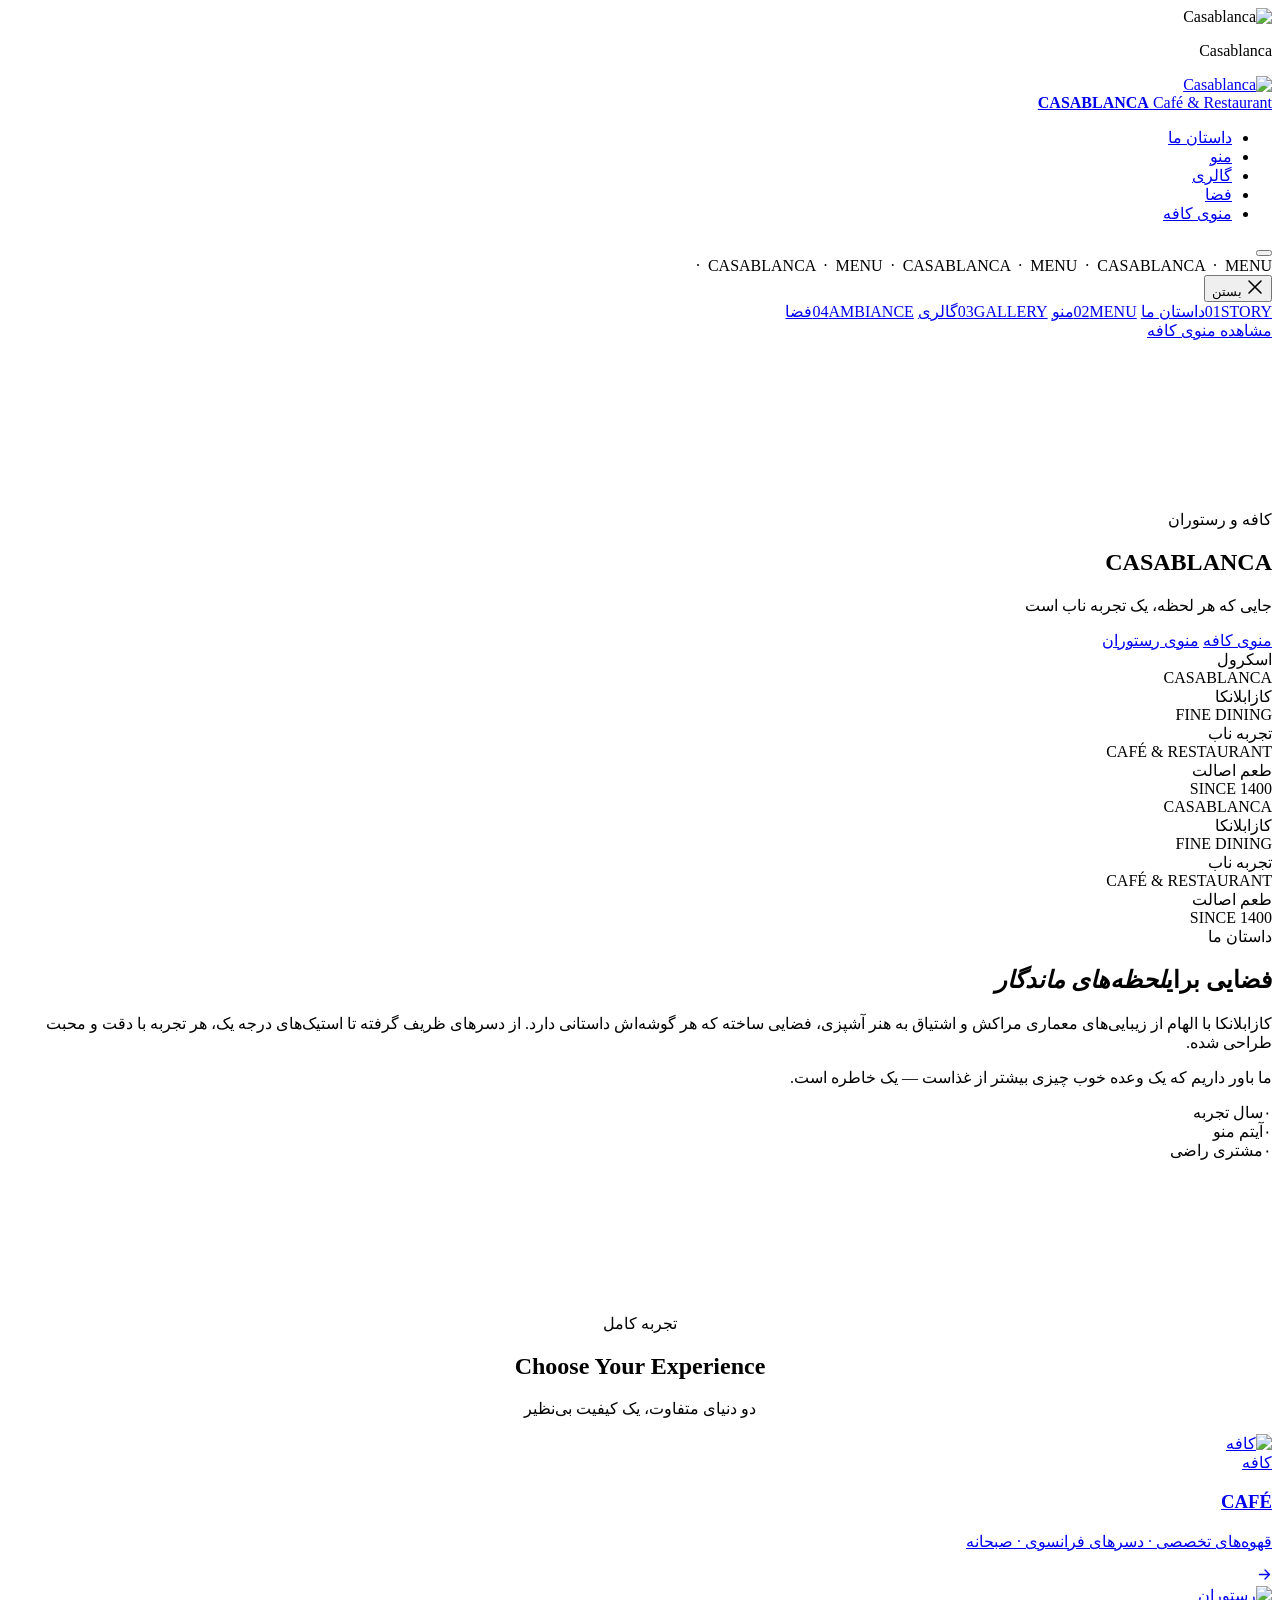
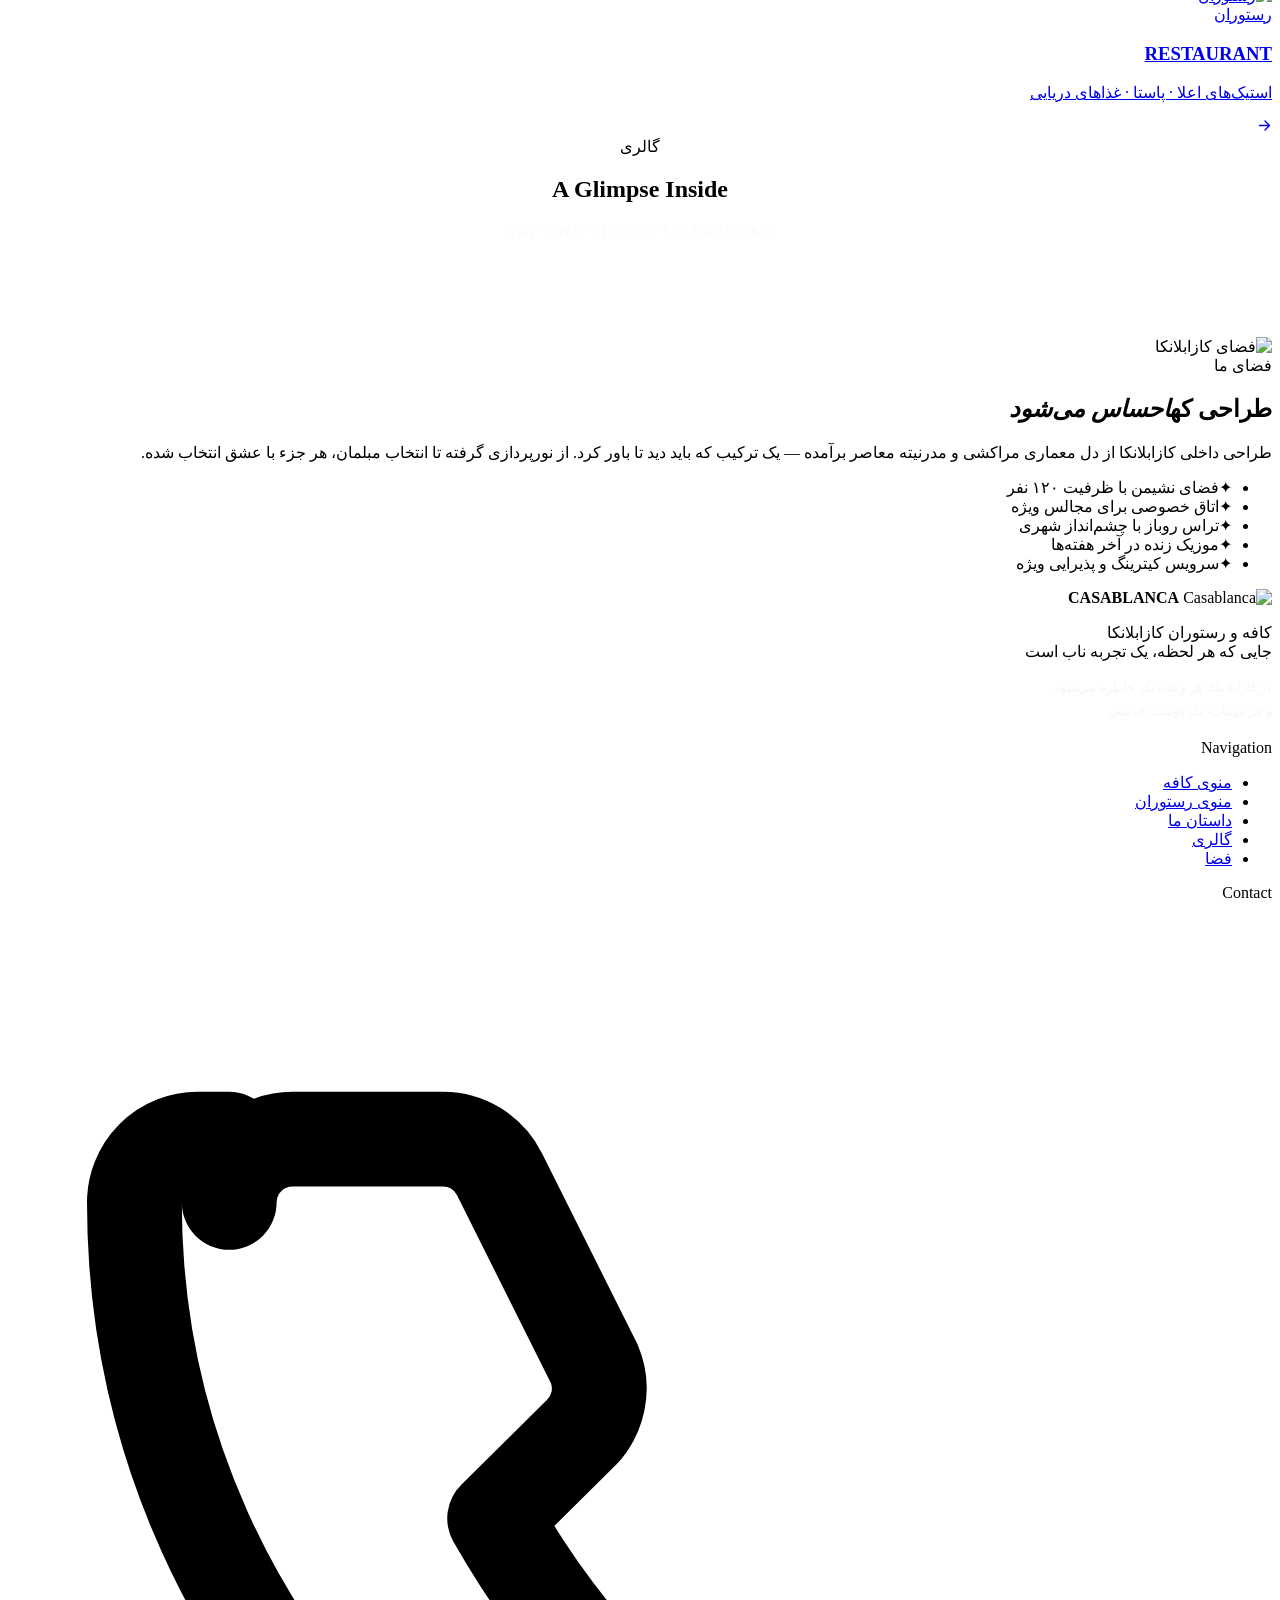
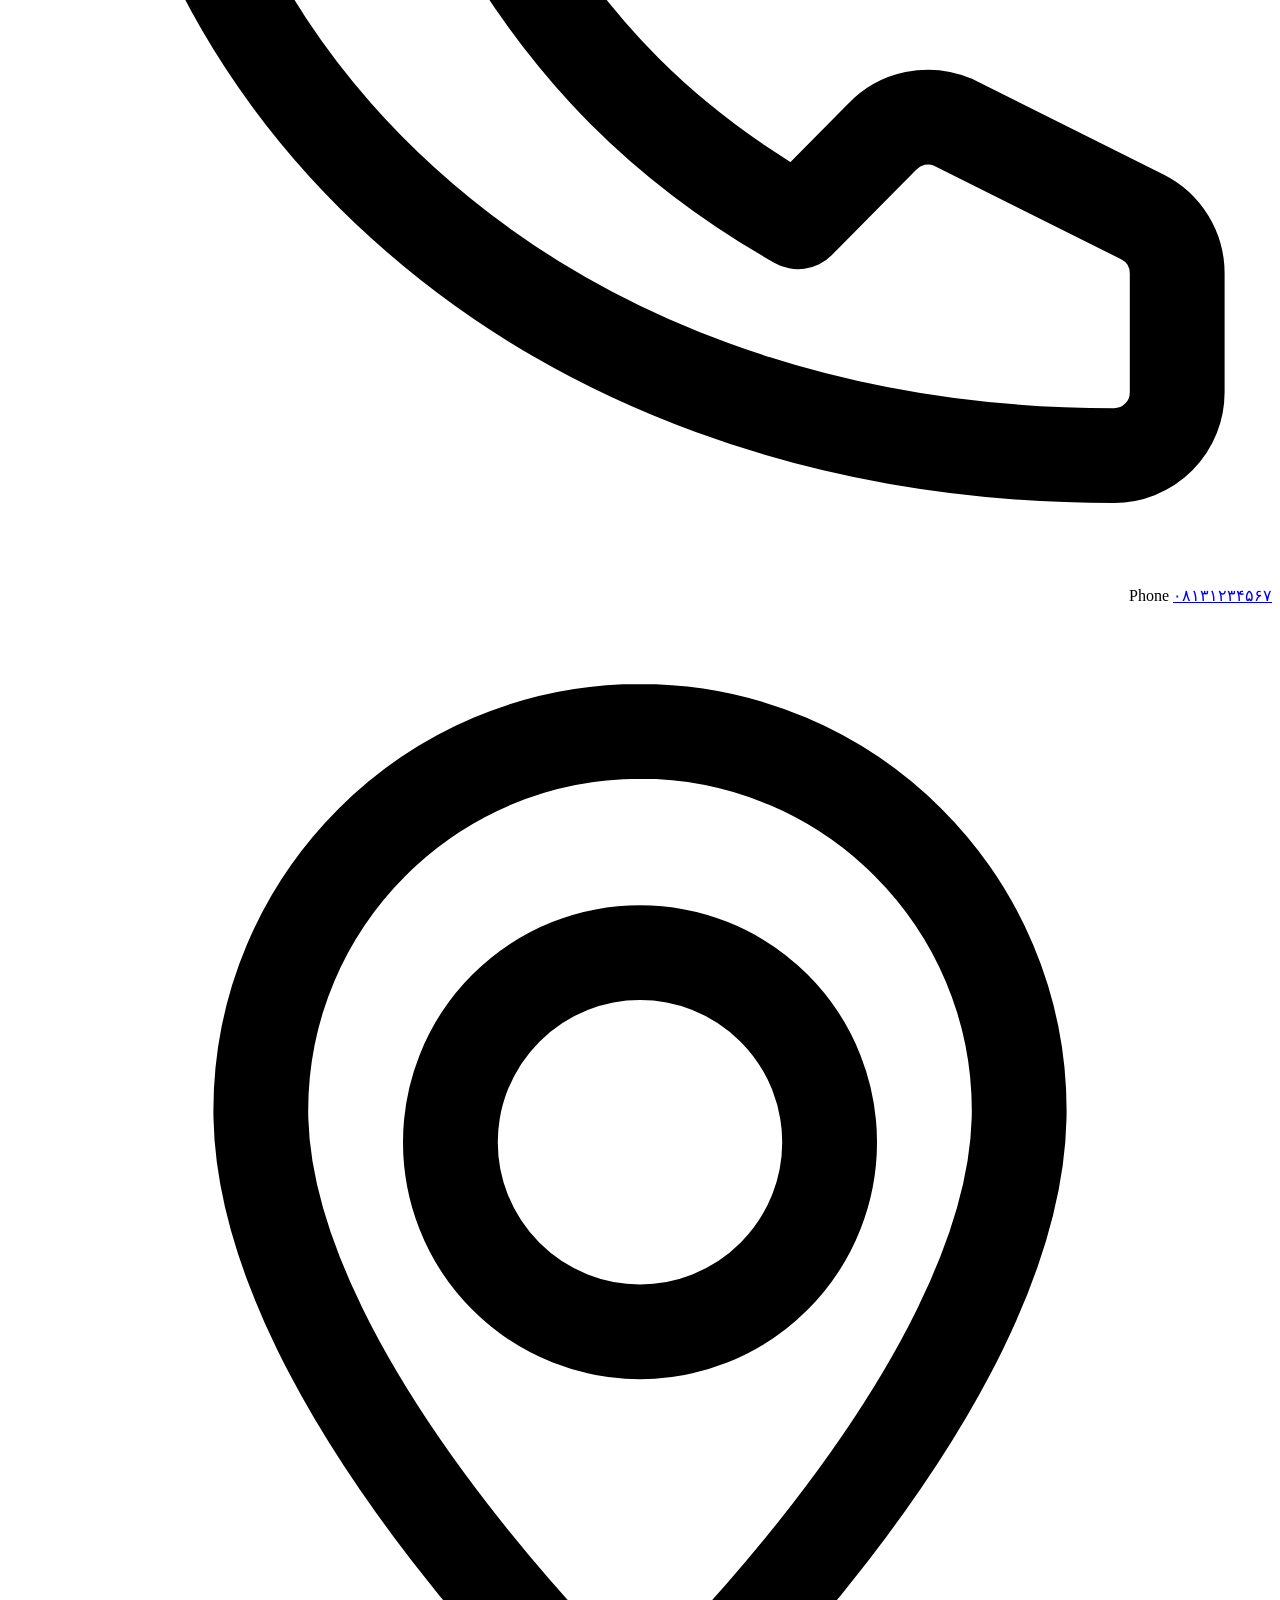
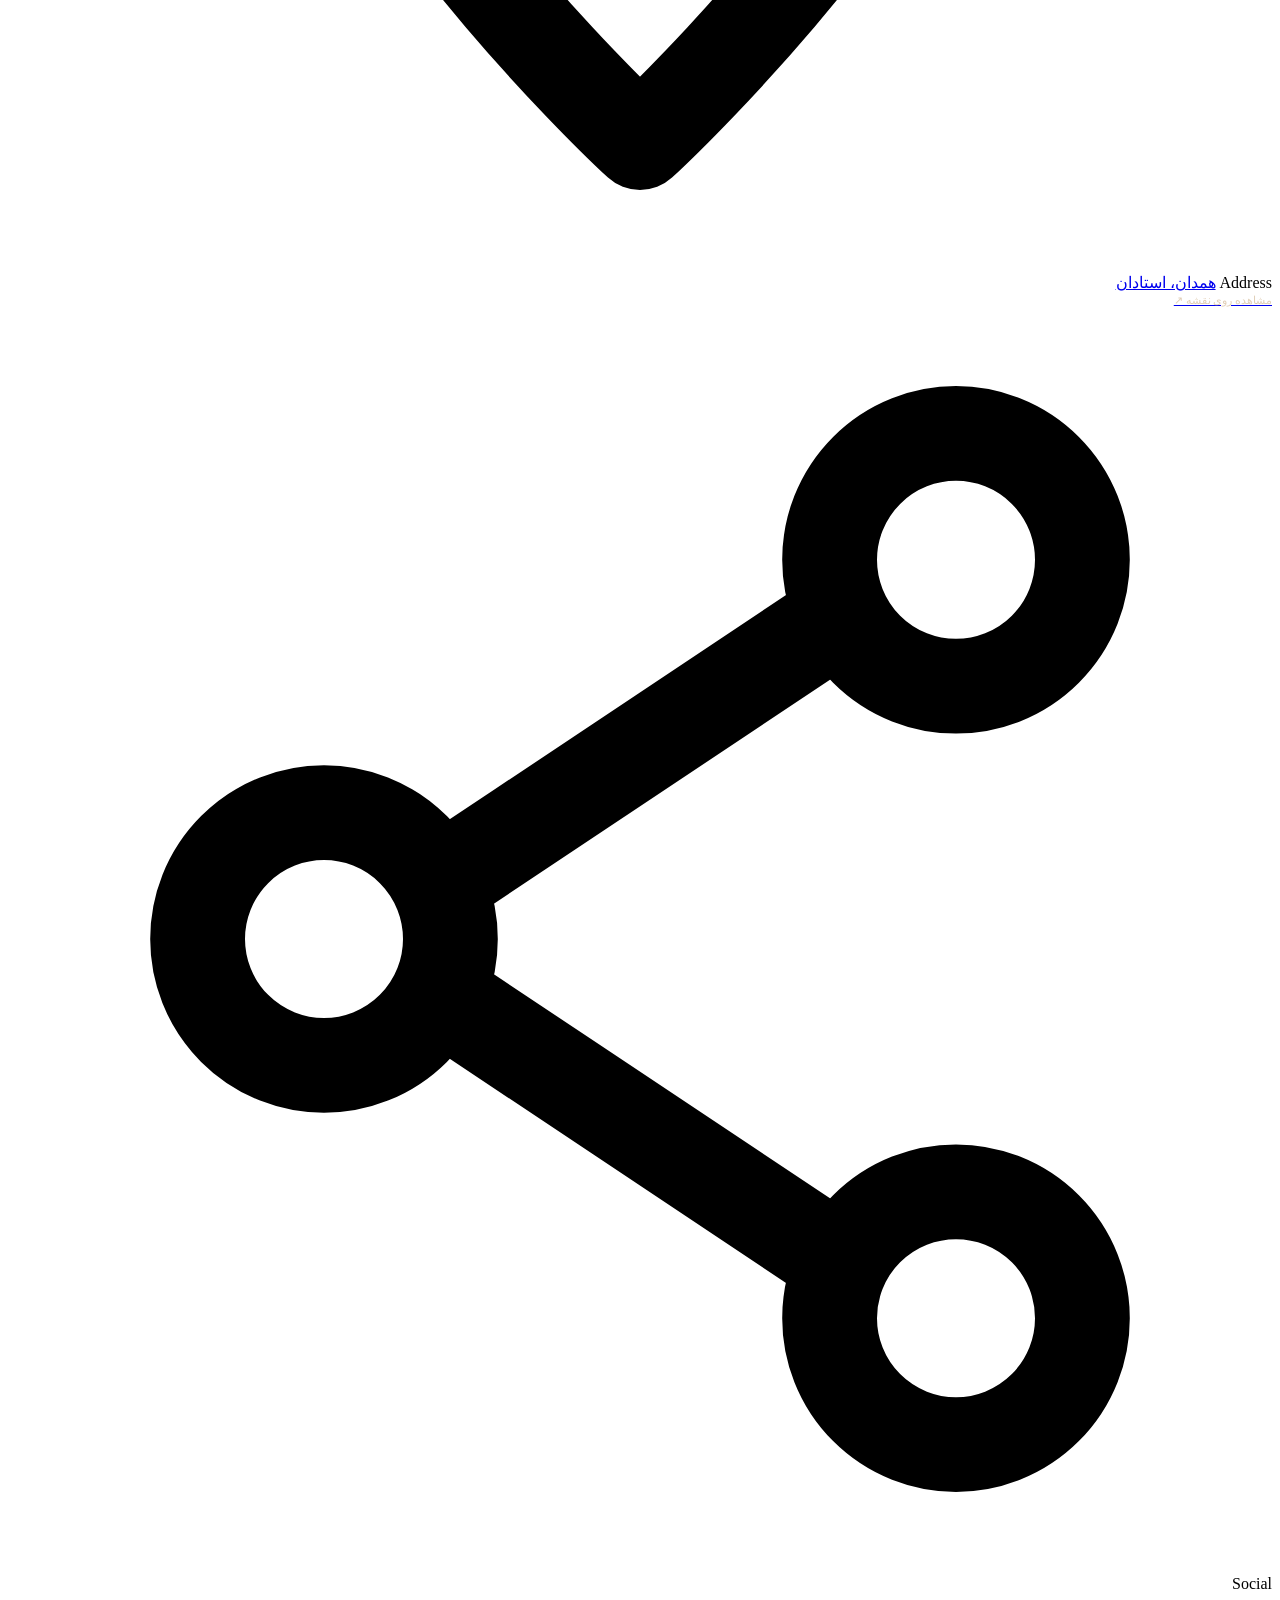
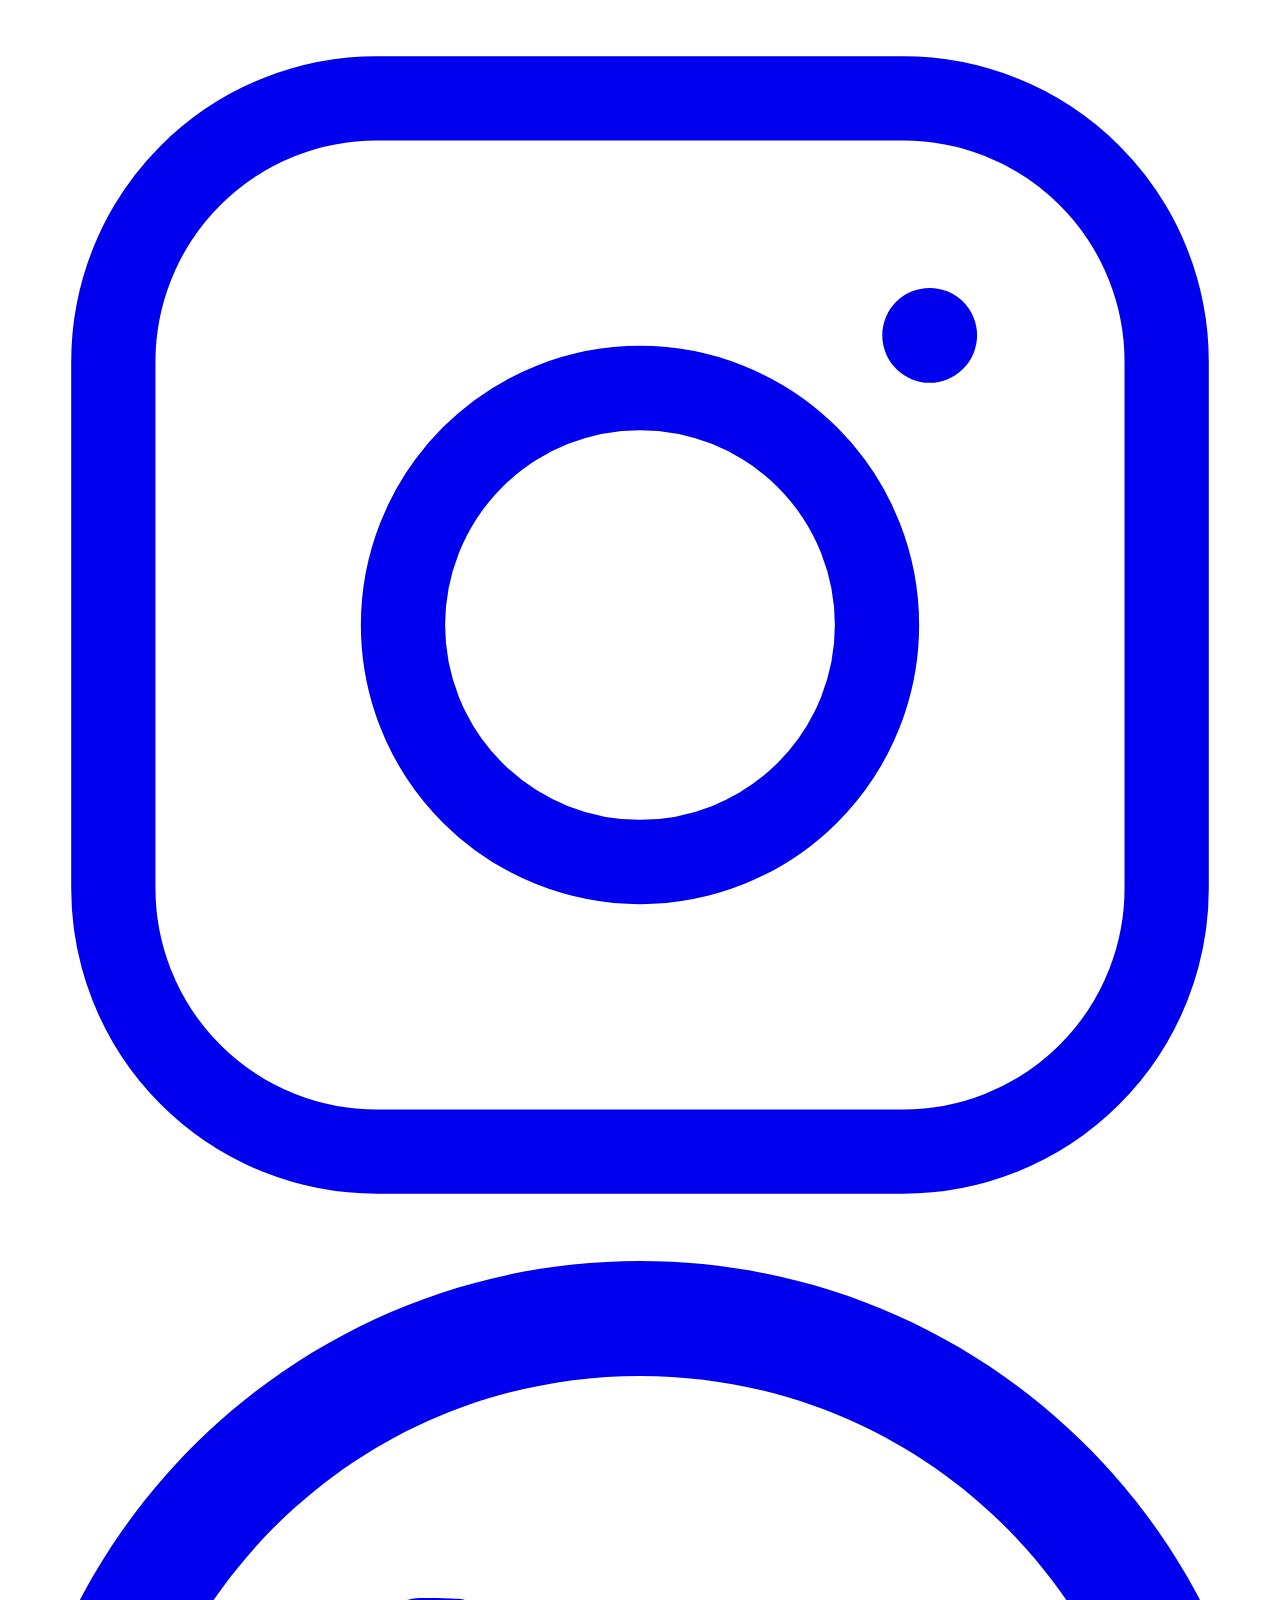
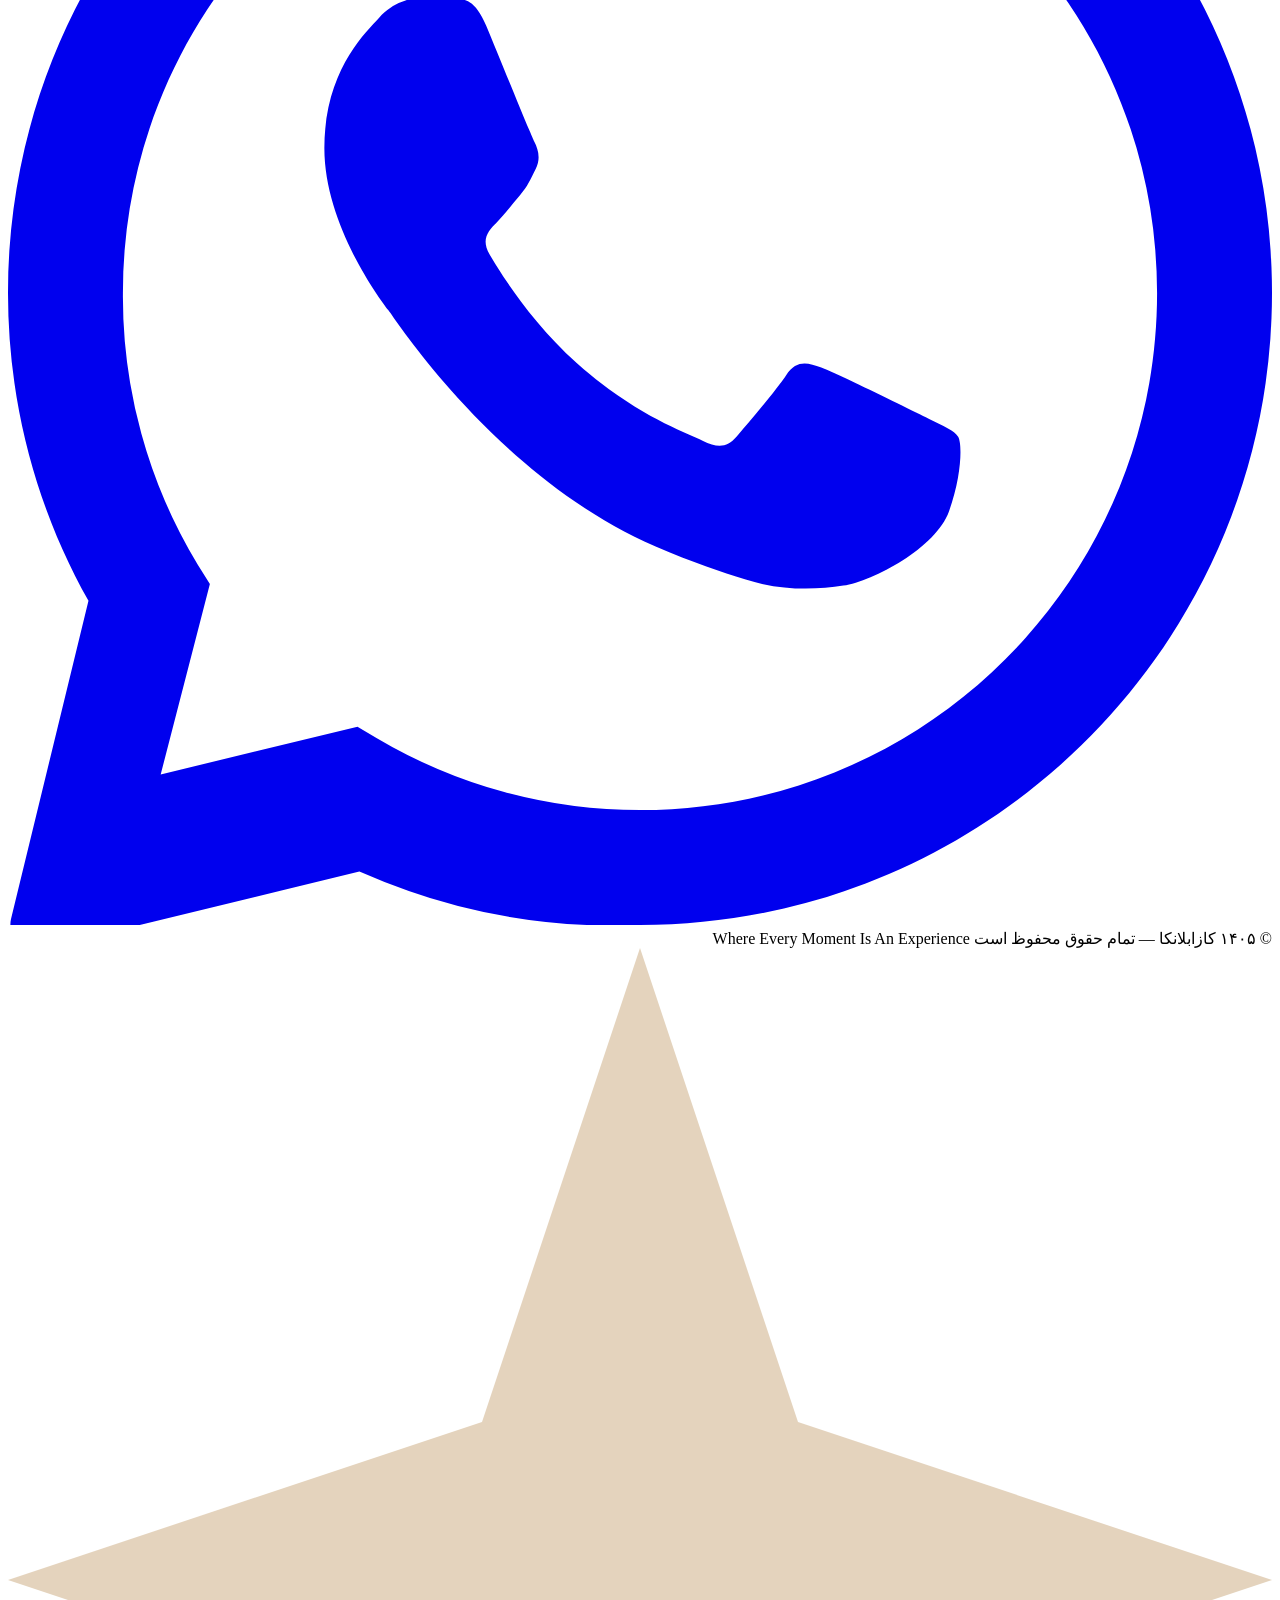
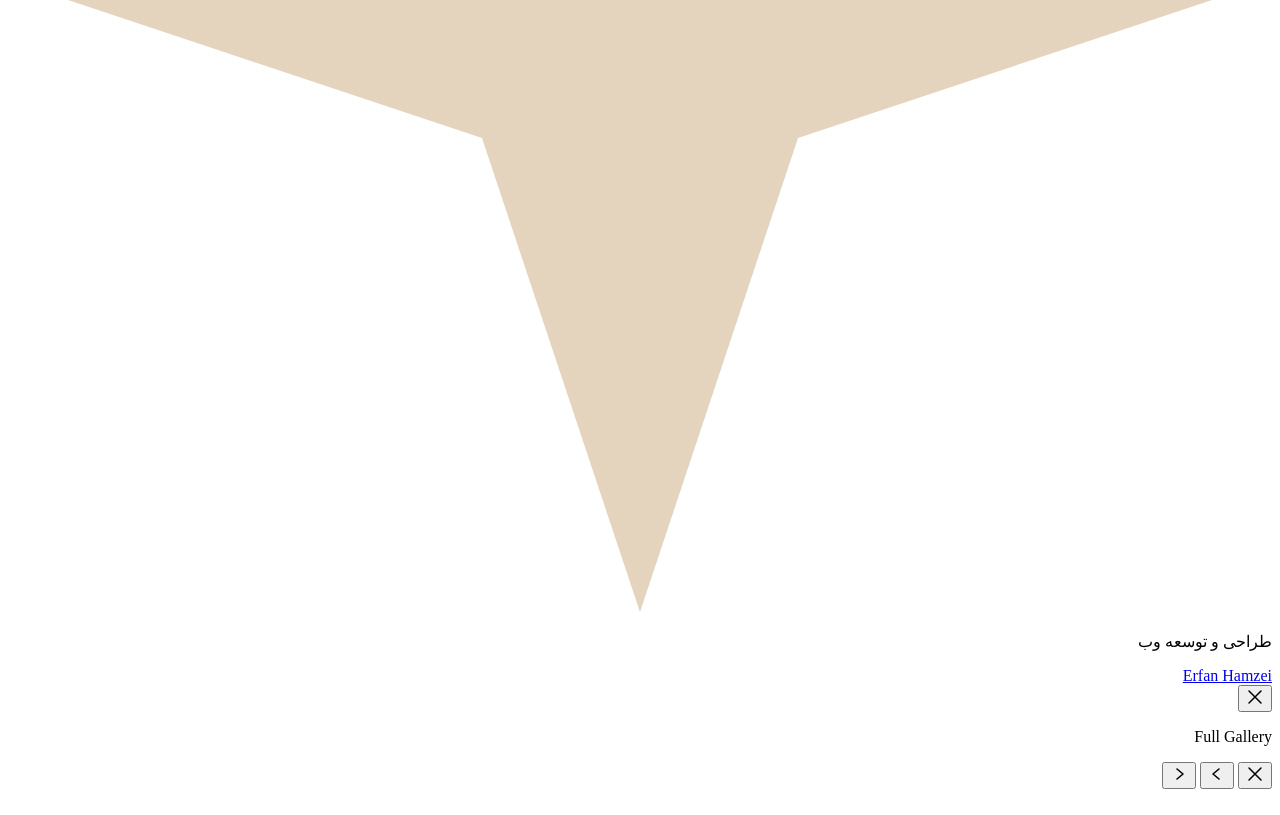
==== commit 661e15f0: "security: full XSS/CSP hardening + file cleanup - Add SecurityHeadersMiddleware with strict CSP (no " ====
--- a/frontend/index.html
+++ b/frontend/index.html
@@ -6,6 +6,9 @@
 <meta name="viewport" content="width=device-width,initial-scale=1.0"/>
 <title>کازابلانکا | Casablanca — Café &amp; Restaurant</title>
 <link rel="preconnect" href="https://fonts.googleapis.com"/>
+<link rel="preconnect" href="https://fonts.gstatic.com" crossorigin/>
+<link rel="dns-prefetch" href="https://cdnjs.cloudflare.com"/>
+<link rel="dns-prefetch" href="https://cdn.jsdelivr.net"/>
 <link href="https://fonts.googleapis.com/css2?family=Cinzel:wght@400;600;700&family=Gulzar&family=Vazirmatn:wght@300;400;500;600;700;800;900&display=swap" rel="stylesheet"/>
 <link rel="stylesheet" href="/assets/css/home.css"/>
 </head>
@@ -13,7 +16,7 @@
 
 <!-- ═══ PAGE LOADER ═══ -->
 <div id="loader">
-  <img src="assets/images/logo.png" class="loader-logo" alt="Casablanca" onerror="this.style.display='none'"/>
+  <img src="assets/images/logo.png" class="loader-logo" alt="Casablanca" data-hide="1"/>
   <div class="loader-bar-wrap"><div id="loader-bar"></div></div>
   <p class="loader-txt">Casablanca</p>
 </div>
@@ -24,7 +27,7 @@
 <!-- ═══ NAVBAR ═══ -->
 <nav id="nav">
   <a href="index.html" class="n-logo">
-    <img src="assets/images/logo.png" alt="Casablanca" onerror="this.style.display='none'"/>
+    <img src="assets/images/logo.png" alt="Casablanca" data-hide="1"/>
     <div class="n-logo-text">
       <b>CASABLANCA</b>
       <span>Café &amp; Restaurant</span>
@@ -167,7 +170,7 @@
       <a href="cafe-menu.html" class="mc-card rv-s" id="card-cafe">
         <div class="mc-card-bg">
           <img src="assets/images/cafe-card.jpg"
-               alt="کافه" loading="lazy" onerror="this.onerror=null;this.src='assets/images/placeholder.svg'"/>
+               alt="کافه" loading="lazy" data-fallback="assets/images/placeholder.svg"/>
         </div>
         <div class="mc-ov"></div><div class="mc-shine"></div>
         <div class="mc-body">
@@ -182,7 +185,7 @@
       <a href="restaurant-menu.html" class="mc-card rv-s" id="card-rest" style="--d:.12s">
         <div class="mc-card-bg">
           <img src="assets/images/restaurant-card.jpg"
-               alt="رستوران" loading="lazy" onerror="this.onerror=null;this.src='assets/images/placeholder.svg'"/>
+               alt="رستوران" loading="lazy" data-fallback="assets/images/placeholder.svg"/>
         </div>
         <div class="mc-ov"></div><div class="mc-shine"></div>
         <div class="mc-body">
@@ -218,7 +221,7 @@
     <div class="ft-g">
       <div class="ft-img rv-l">
         <img src="assets/images/ambiance.jpg"
-             alt="فضای کازابلانکا" loading="lazy" onerror="this.onerror=null;this.src='assets/images/placeholder.svg'"/>
+             alt="فضای کازابلانکا" loading="lazy" data-fallback="assets/images/placeholder.svg"/>
         <div class="ft-img-ov"></div>
       </div>
       <div class="rv-r">
@@ -245,7 +248,7 @@
       <!-- Brand -->
       <div>
         <div class="ft-logo">
-          <img src="assets/images/logo.png" alt="Casablanca" onerror="this.style.display='none'"/>
+          <img src="assets/images/logo.png" alt="Casablanca" data-hide="1"/>
           <b>CASABLANCA</b>
         </div>
         <p class="ft-tagline">کافه و رستوران کازابلانکا<br>جایی که هر لحظه، یک تجربه ناب است</p>
@@ -353,9 +356,9 @@
   <div class="vw-counter" id="vwCounter"></div>
 </div>
 
-<script src="https://cdnjs.cloudflare.com/ajax/libs/gsap/3.12.5/gsap.min.js"></script>
-<script src="https://cdnjs.cloudflare.com/ajax/libs/gsap/3.12.5/ScrollTrigger.min.js"></script>
-<script src="https://cdn.jsdelivr.net/npm/lenis@1.1.14/dist/lenis.min.js"></script>
+<script src="https://cdnjs.cloudflare.com/ajax/libs/gsap/3.12.5/gsap.min.js" defer></script>
+<script src="https://cdnjs.cloudflare.com/ajax/libs/gsap/3.12.5/ScrollTrigger.min.js" defer></script>
+<script src="https://cdn.jsdelivr.net/npm/lenis@1.1.14/dist/lenis.min.js" defer></script>
 <script src="/assets/js/home.js" defer></script>
 </body>
 </html>
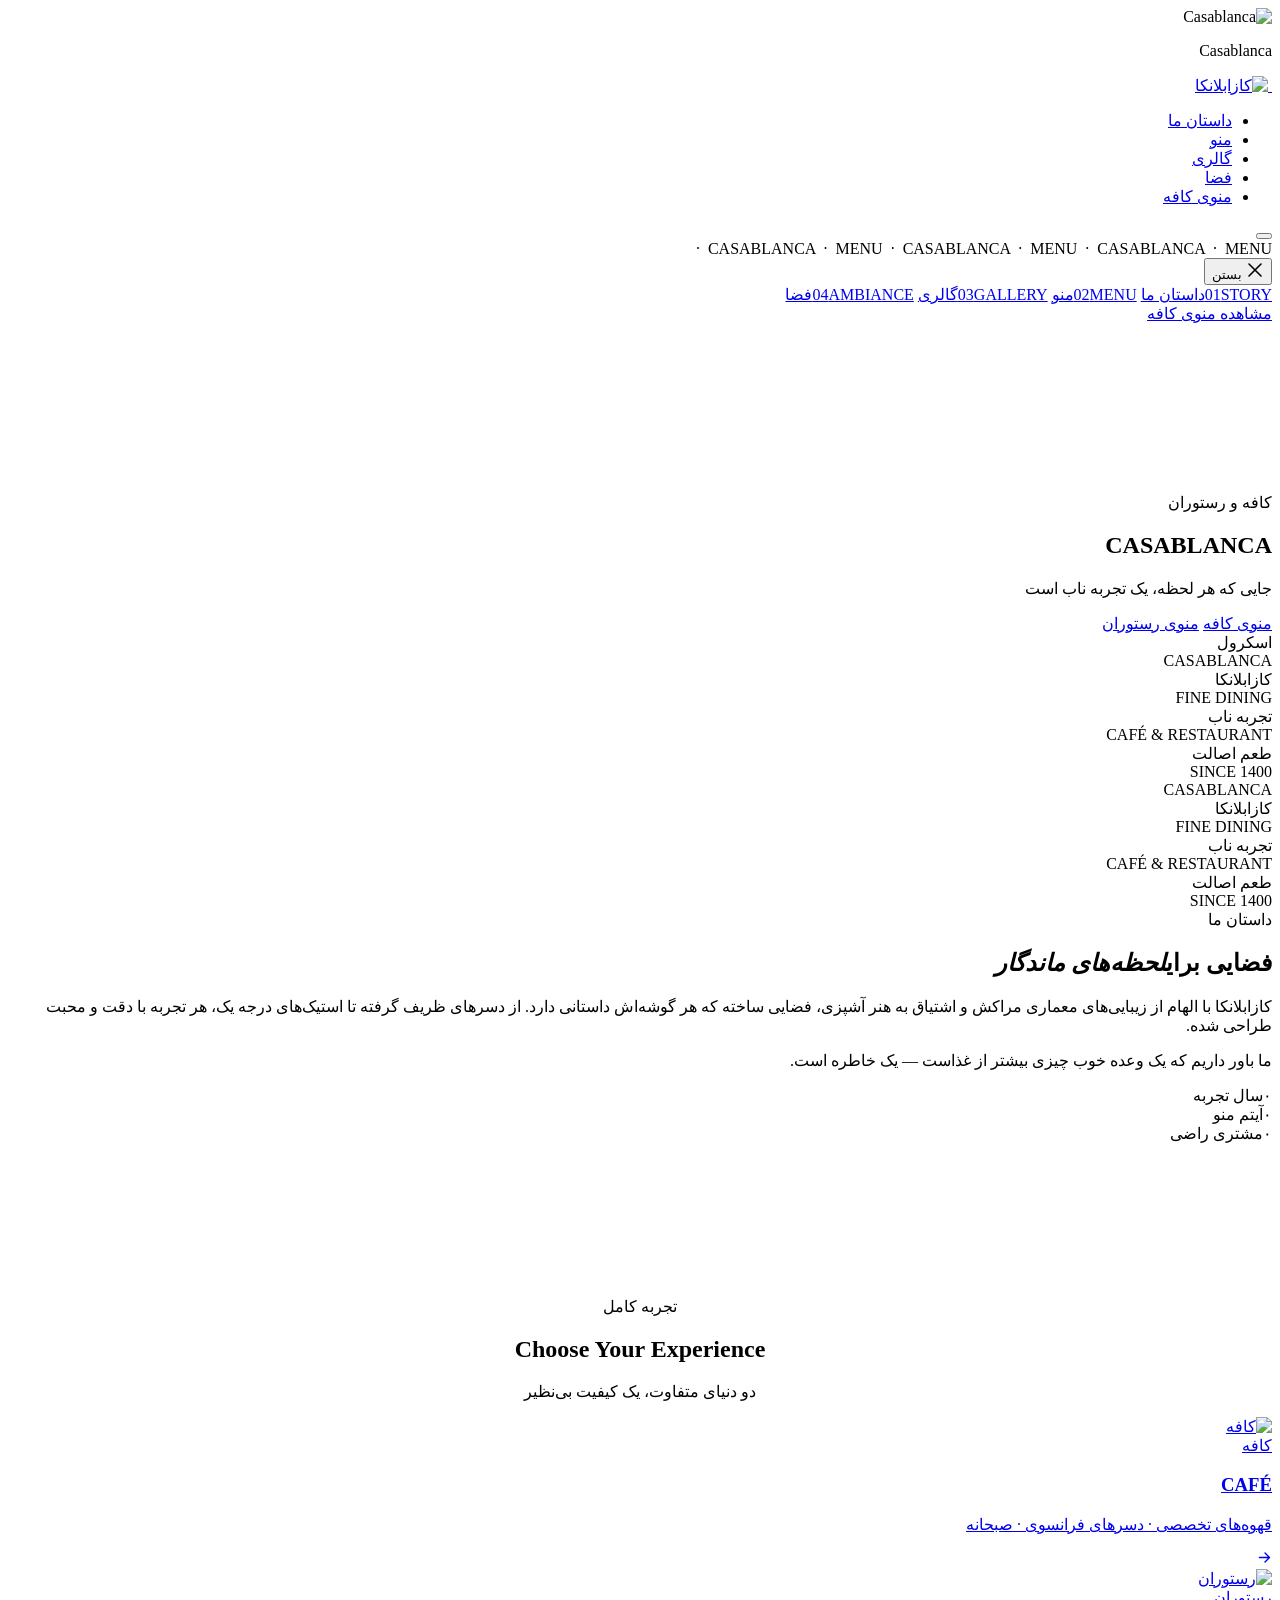
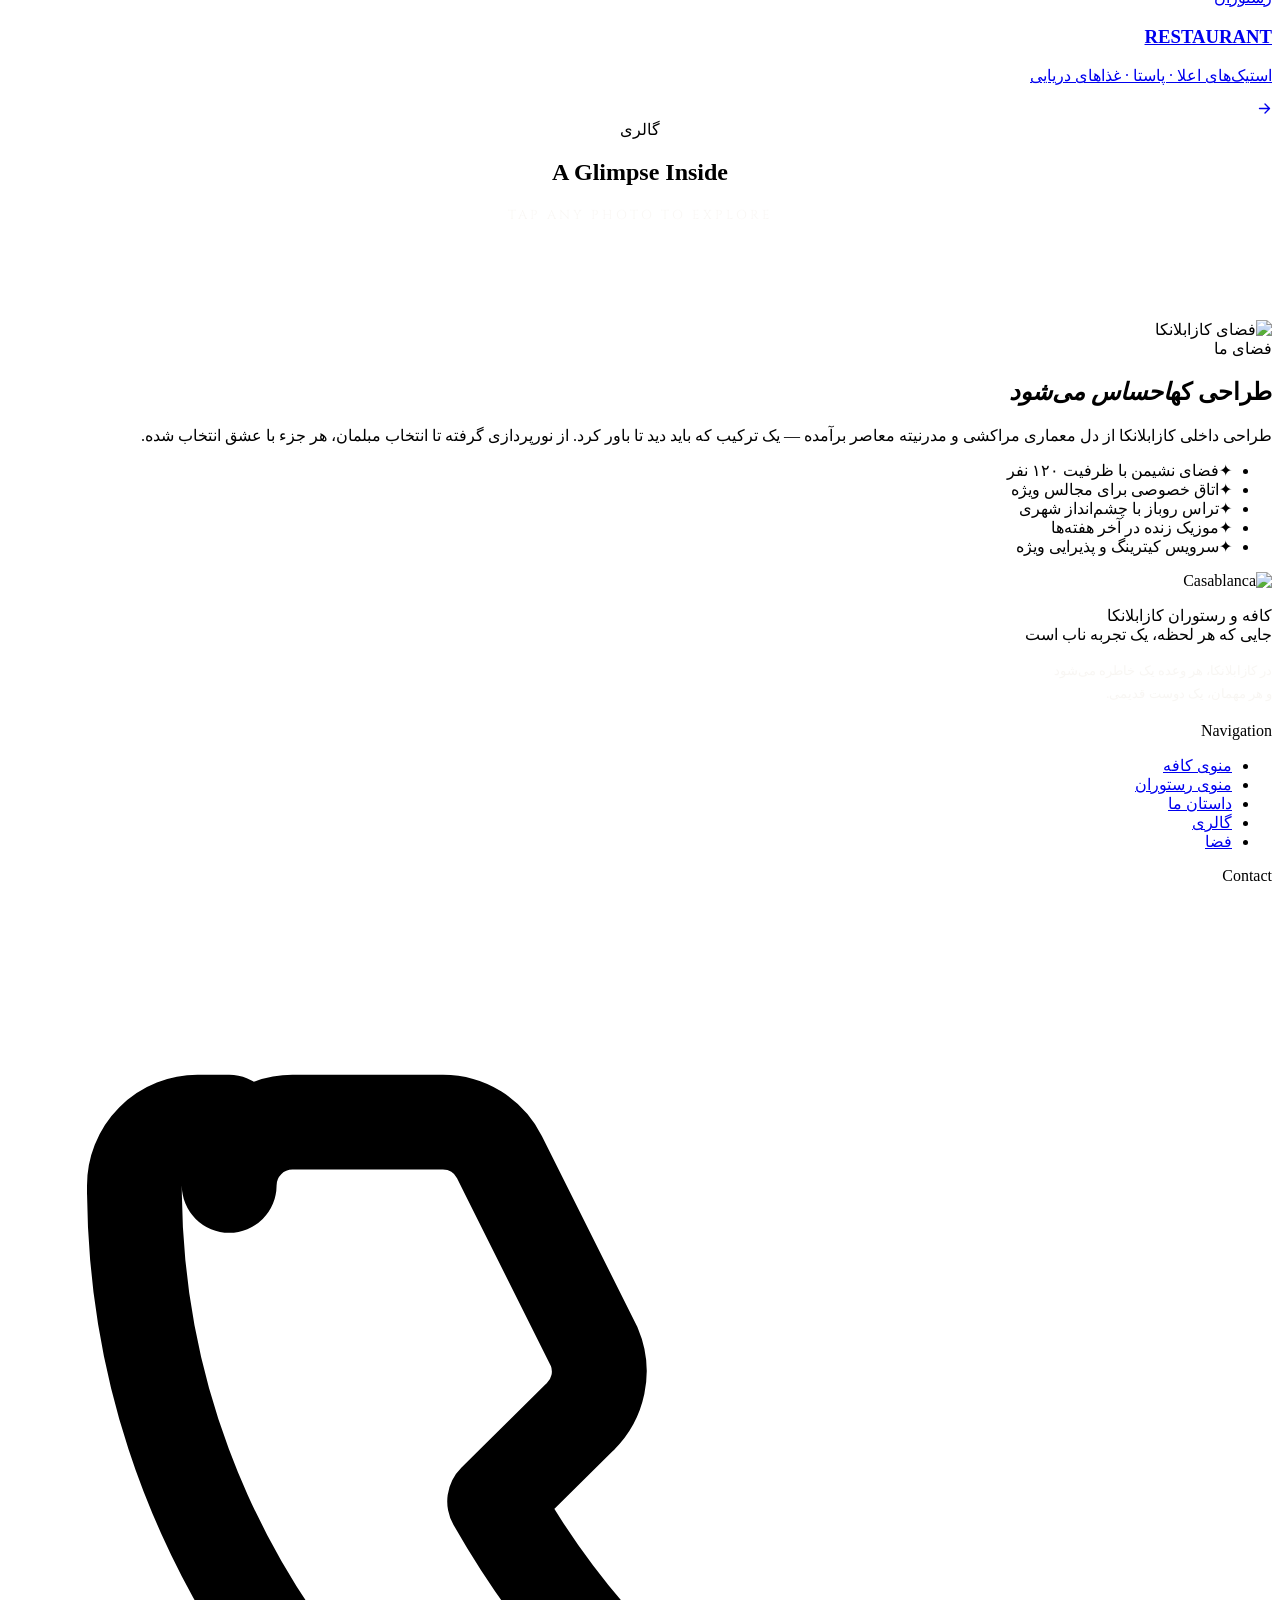
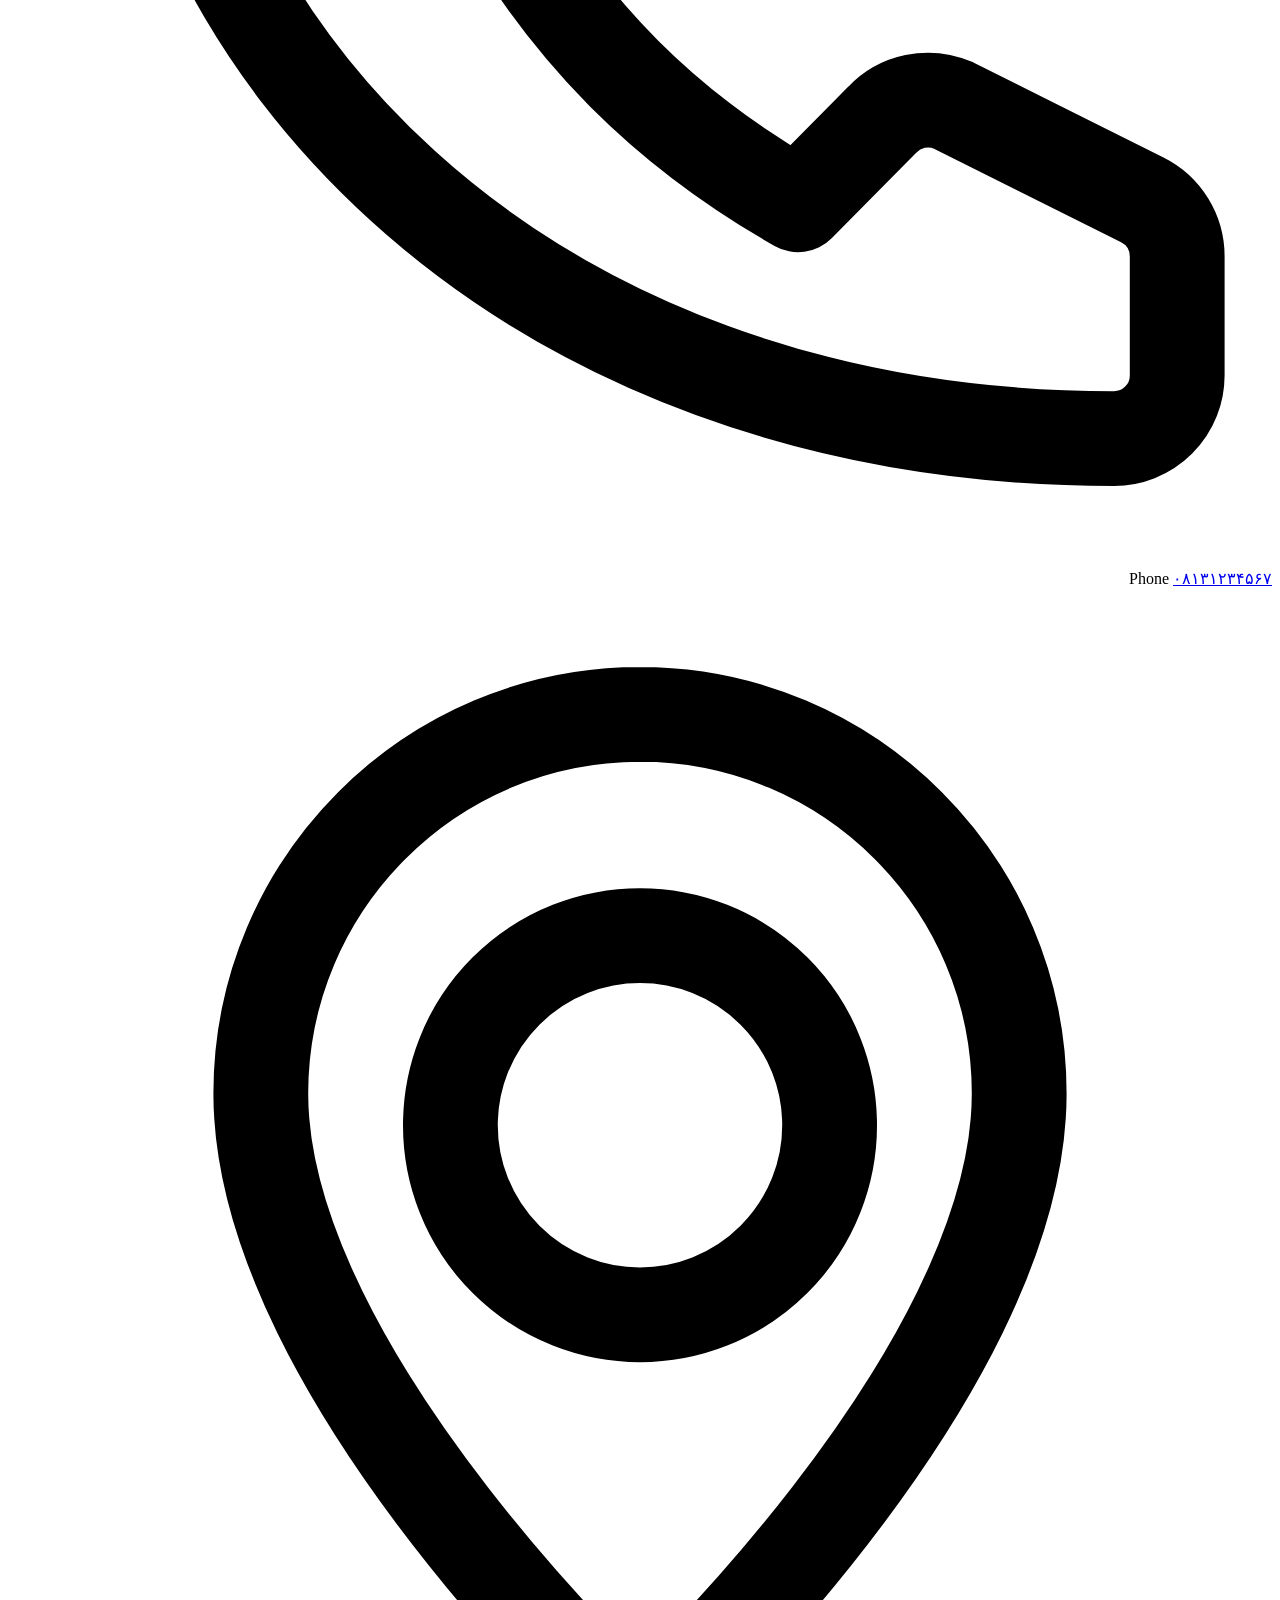
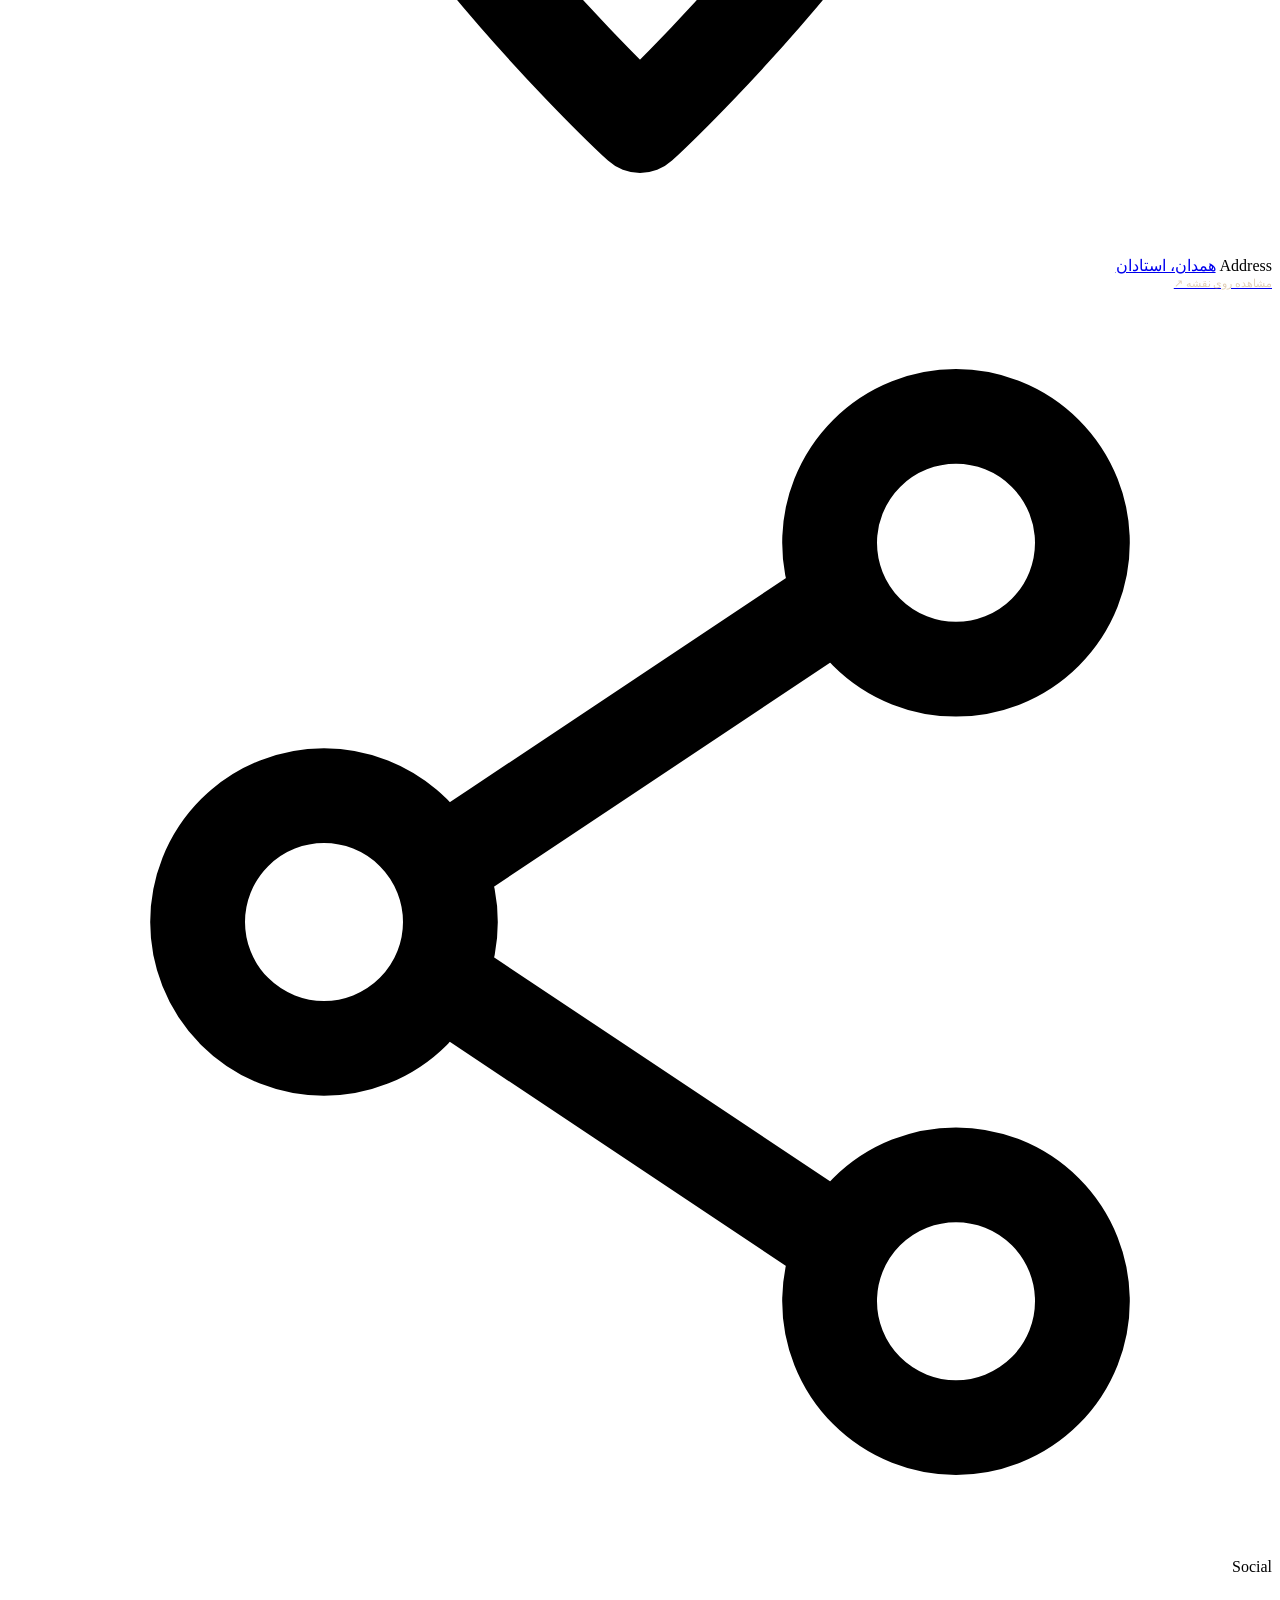
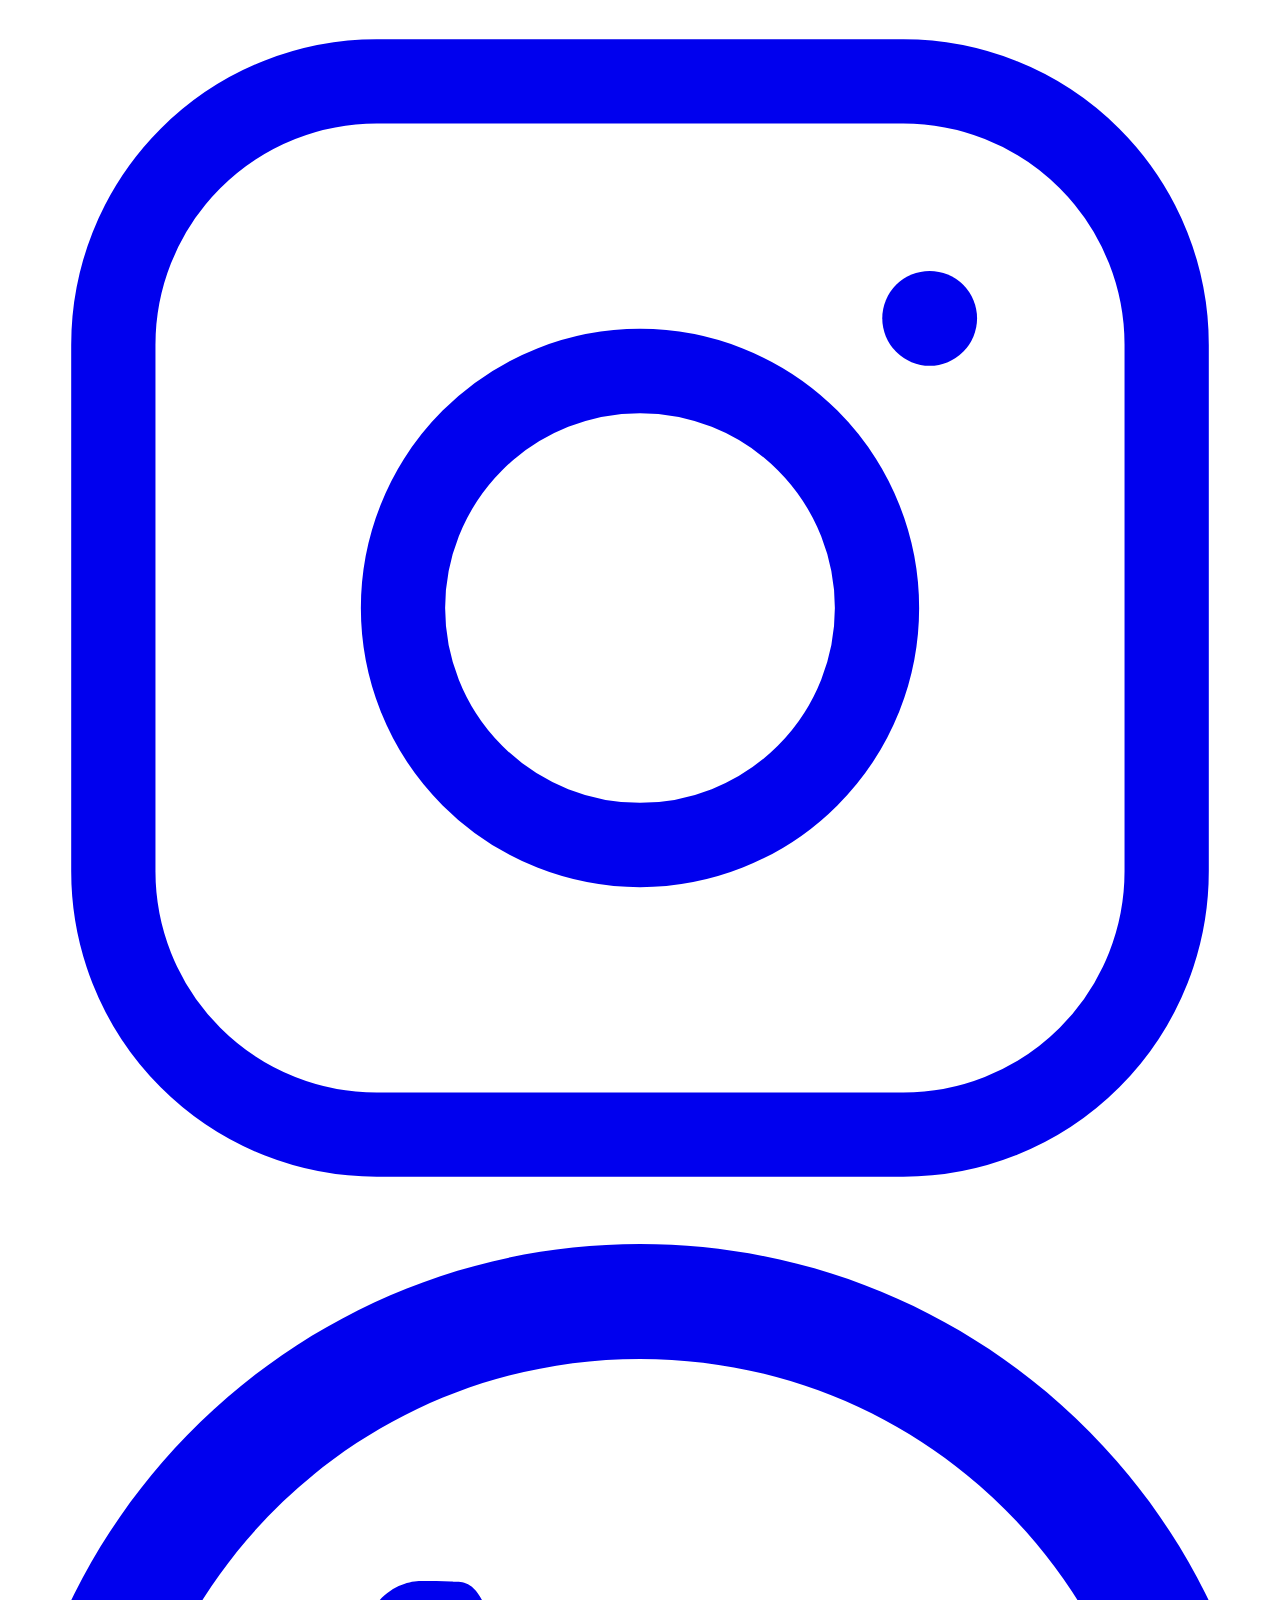
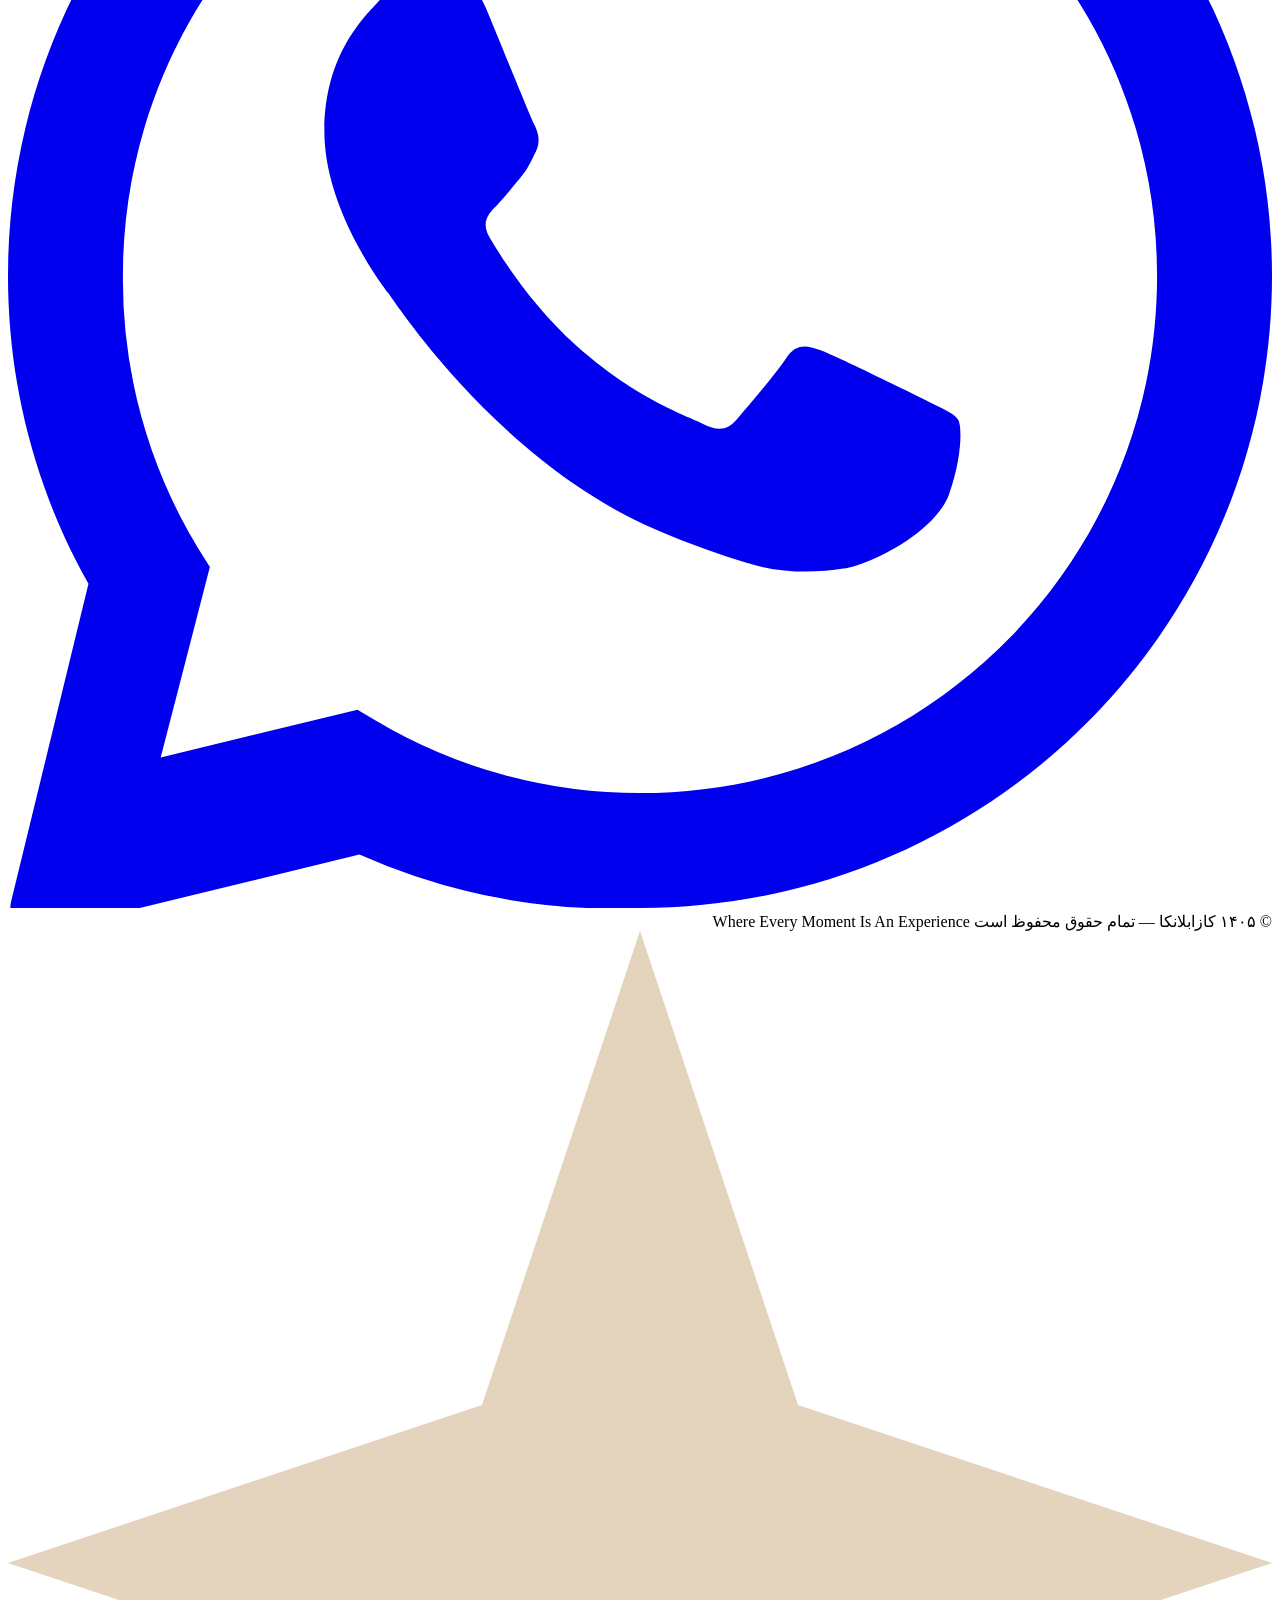
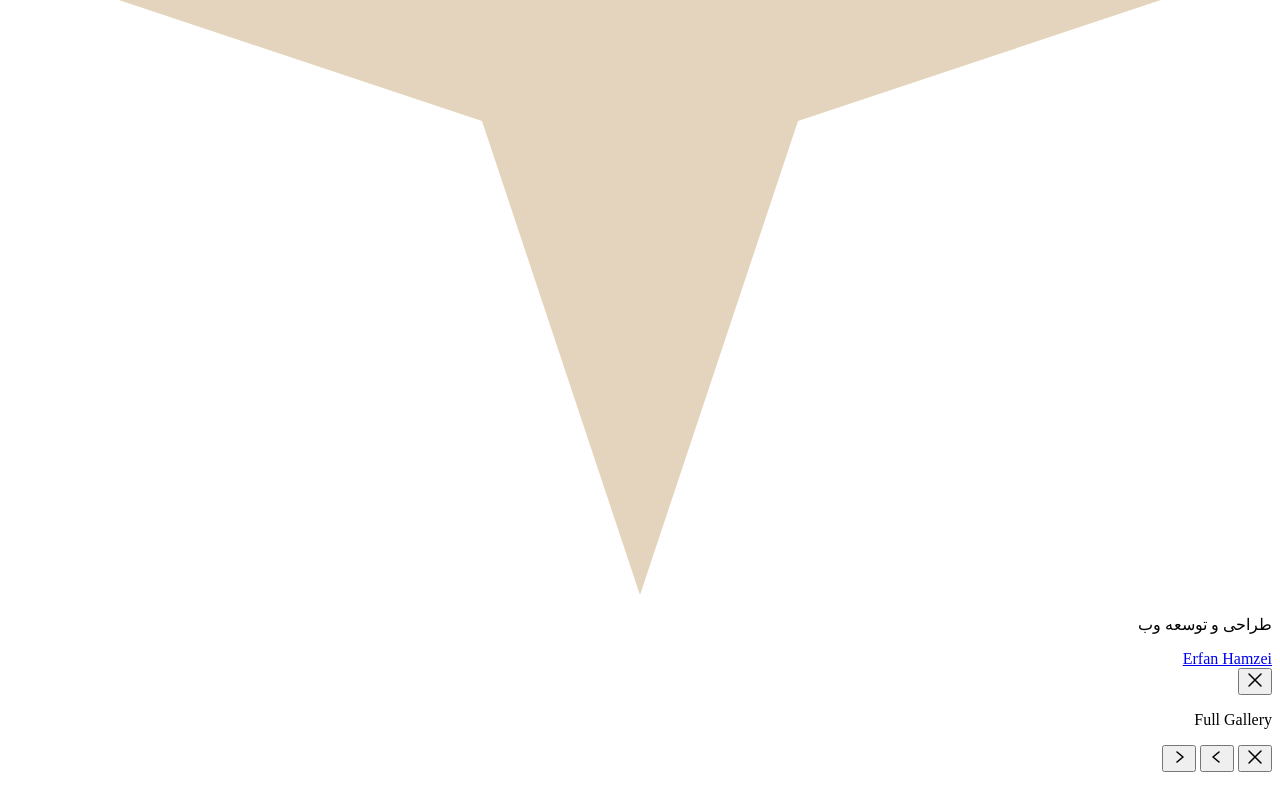
==== commit 11e9e657: "Rework header/footer branding and story video layout - Header: swap CASABLANCA text logo for icon-fa" ====
--- a/frontend/index.html
+++ b/frontend/index.html
@@ -1,364 +1,755 @@
-﻿<!DOCTYPE html>
+﻿<!doctype html>
 <html lang="fa" dir="rtl">
-<head>
-<meta charset="UTF-8"/>
-<base href="/"/>
-<meta name="viewport" content="width=device-width,initial-scale=1.0"/>
-<title>کازابلانکا | Casablanca — Café &amp; Restaurant</title>
-<link rel="preconnect" href="https://fonts.googleapis.com"/>
-<link rel="preconnect" href="https://fonts.gstatic.com" crossorigin/>
-<link rel="dns-prefetch" href="https://cdnjs.cloudflare.com"/>
-<link rel="dns-prefetch" href="https://cdn.jsdelivr.net"/>
-<link href="https://fonts.googleapis.com/css2?family=Cinzel:wght@400;600;700&family=Gulzar&family=Vazirmatn:wght@300;400;500;600;700;800;900&display=swap" rel="stylesheet"/>
-<link rel="stylesheet" href="/assets/css/home.css"/>
-</head>
-<body>
-
-<!-- ═══ PAGE LOADER ═══ -->
-<div id="loader">
-  <img src="assets/images/logo.png" class="loader-logo" alt="Casablanca" data-hide="1"/>
-  <div class="loader-bar-wrap"><div id="loader-bar"></div></div>
-  <p class="loader-txt">Casablanca</p>
-</div>
-
-<div id="cd"></div>
-<div id="cr"></div>
-
-<!-- ═══ NAVBAR ═══ -->
-<nav id="nav">
-  <a href="index.html" class="n-logo">
-    <img src="assets/images/logo.png" alt="Casablanca" data-hide="1"/>
-    <div class="n-logo-text">
-      <b>CASABLANCA</b>
-      <span>Café &amp; Restaurant</span>
-    </div>
-  </a>
-  <div class="n-right">
-    <ul class="n-links">
-      <li><a href="#story">داستان ما</a></li>
-      <li><a href="#menu">منو</a></li>
-      <li><a href="#gallery">گالری</a></li>
-      <li><a href="#features">فضا</a></li>
-      <li><a href="cafe-menu.html" class="n-cta">منوی کافه</a></li>
-    </ul>
-    <button class="n-burger" id="nburger" aria-label="باز کردن منو">
-      <span></span><span></span><span></span>
-    </button>
-  </div>
-</nav>
-
-<!-- ═══ MOBILE MENU ═══ -->
-<div id="mmenu">
-  <div class="mm-marquee"><div class="mm-marquee-track">CASABLANCA&nbsp;&nbsp;·&nbsp;&nbsp;MENU&nbsp;&nbsp;·&nbsp;&nbsp;CASABLANCA&nbsp;&nbsp;·&nbsp;&nbsp;MENU&nbsp;&nbsp;·&nbsp;&nbsp;CASABLANCA&nbsp;&nbsp;·&nbsp;&nbsp;MENU&nbsp;&nbsp;·</div></div>
-  <div class="mm-glow"></div>
-  <div class="mm-glow2"></div>
-  <button class="mm-close" id="mmClose">
-    <span class="mm-close-circle">
-      <svg width="18" height="18" viewBox="0 0 18 18" fill="none"><path d="M3 3l12 12M15 3L3 15" stroke="currentColor" stroke-width="1.6" stroke-linecap="round"/></svg>
-    </span>
-    <span class="mm-close-label">بستن</span>
-  </button>
-  <nav class="mm-links">
-    <a href="#story" class="mm-link"><span class="mm-num">01</span><span class="mm-en">STORY</span><span class="mm-fa">داستان ما</span></a>
-    <a href="#menu" class="mm-link"><span class="mm-num">02</span><span class="mm-en">MENU</span><span class="mm-fa">منو</span></a>
-    <a href="#gallery" class="mm-link"><span class="mm-num">03</span><span class="mm-en">GALLERY</span><span class="mm-fa">گالری</span></a>
-    <a href="#features" class="mm-link"><span class="mm-num">04</span><span class="mm-en">AMBIANCE</span><span class="mm-fa">فضا</span></a>
-    <div class="mm-divider"></div>
-    <div class="mm-cta-wrap">
-      <a href="cafe-menu.html" class="mm-cta">مشاهده منوی کافه</a>
-    </div>
-  </nav>
-</div>
-
-<!-- ═══ HERO ═══ -->
-<section id="hero">
-  <div class="h-video-wrap">
-    <video id="hero-video" autoplay muted loop playsinline preload="auto"
-      poster="assets/images/hero-poster.jpg">
-      <source src="assets/video/hero.mp4" type="video/mp4"/>
-      <source src="https://assets.mixkit.co/videos/4350/4350-720.mp4" type="video/mp4"/>
-    </video>
-    <div class="h-video-ov"></div>
-  </div>
-  <div class="h-noise"></div>
-  <div class="h-ring h-r1"></div>
-  <div class="h-ring h-r2"></div>
-  <div class="h-ring h-r3"></div>
-  <div class="h-content">
-    <p class="h-label"><span class="lbl-dot"></span>کافه و رستوران</p>
-    <h1 class="h-title" aria-label="CASABLANCA">
-      <span class="h-char">C</span><span class="h-char">A</span><span class="h-char">S</span><span class="h-char">A</span><span class="h-char h-char-g">B</span><span class="h-char h-char-g">L</span><span class="h-char h-char-g">A</span><span class="h-char h-char-g">N</span><span class="h-char h-char-g">C</span><span class="h-char h-char-g">A</span>
-    </h1>
-    <div class="h-line" id="hline"></div>
-    <p class="h-tag">جایی که هر لحظه، یک تجربه ناب است</p>
-    <div class="h-btns">
-      <a href="cafe-menu.html" class="btn-g"><span>منوی کافه</span></a>
-      <a href="restaurant-menu.html" class="btn-o">منوی رستوران</a>
-    </div>
-  </div>
-  <div class="h-scroll" id="hscroll">
-    <div class="h-sline"></div>
-    <span>اسکرول</span>
-  </div>
-</section>
-
-<!-- ═══ MARQUEE ═══ -->
-<div class="mq" aria-hidden="true">
-  <div class="mq-inner">
-    <div class="mq-item">CASABLANCA<span class="mq-dot"></span></div>
-    <div class="mq-item fa">کازابلانکا<span class="mq-dot"></span></div>
-    <div class="mq-item">FINE DINING<span class="mq-dot"></span></div>
-    <div class="mq-item fa">تجربه ناب<span class="mq-dot"></span></div>
-    <div class="mq-item">CAFÉ &amp; RESTAURANT<span class="mq-dot"></span></div>
-    <div class="mq-item fa">طعم اصالت<span class="mq-dot"></span></div>
-    <div class="mq-item">SINCE 1400<span class="mq-dot"></span></div>
-    <div class="mq-item">CASABLANCA<span class="mq-dot"></span></div>
-    <div class="mq-item fa">کازابلانکا<span class="mq-dot"></span></div>
-    <div class="mq-item">FINE DINING<span class="mq-dot"></span></div>
-    <div class="mq-item fa">تجربه ناب<span class="mq-dot"></span></div>
-    <div class="mq-item">CAFÉ &amp; RESTAURANT<span class="mq-dot"></span></div>
-    <div class="mq-item fa">طعم اصالت<span class="mq-dot"></span></div>
-    <div class="mq-item">SINCE 1400<span class="mq-dot"></span></div>
-  </div>
-</div>
-
-<!-- ═══ STORY ═══ -->
-<section id="story" class="sec sec-dark">
-  <div class="inner">
-    <div class="story-g">
-      <div class="rv">
-        <div class="lbl"><span class="lbl-dot"></span>داستان ما</div>
-        <h2 class="s-h reveal-h">فضایی برای<em>لحظه‌های ماندگار</em></h2>
-        <p class="s-p">کازابلانکا با الهام از زیبایی‌های معماری مراکش و اشتیاق به هنر آشپزی، فضایی ساخته که هر گوشه‌اش داستانی دارد. از دسرهای ظریف گرفته تا استیک‌های درجه یک، هر تجربه با دقت و محبت طراحی شده.</p>
-        <p class="s-p">ما باور داریم که یک وعده خوب چیزی بیشتر از غذاست — یک خاطره است.</p>
-        <div class="stats">
-          <div class="stat"><span class="stat-n" data-count="5">۰</span><span class="stat-l">سال تجربه</span></div>
-          <div class="stat"><span class="stat-n" data-count="80">۰</span><span class="stat-l">آیتم منو</span></div>
-          <div class="stat"><span class="stat-n" data-count="10000">۰</span><span class="stat-l">مشتری راضی</span></div>
+    <head>
+        <meta charset="UTF-8" />
+        <base href="/" />
+        <meta name="viewport" content="width=device-width,initial-scale=1.0" />
+        <title>کازابلانکا | Casablanca — Café &amp; Restaurant</title>
+        <link rel="preconnect" href="https://fonts.googleapis.com" />
+        <link rel="preconnect" href="https://fonts.gstatic.com" crossorigin />
+        <link rel="dns-prefetch" href="https://cdnjs.cloudflare.com" />
+        <link rel="dns-prefetch" href="https://cdn.jsdelivr.net" />
+        <link
+            href="https://fonts.googleapis.com/css2?family=Cinzel:wght@400;600;700&family=Gulzar&family=Vazirmatn:wght@300;400;500;600;700;800;900&display=swap"
+            rel="stylesheet"
+        />
+        <link rel="stylesheet" href="/assets/css/home.css" />
+    </head>
+    <body>
+        <!-- ═══ PAGE LOADER ═══ -->
+        <div id="loader">
+            <img
+                src="assets/images/logo.png"
+                class="loader-logo"
+                alt="Casablanca"
+                data-hide="1"
+            />
+            <div class="loader-bar-wrap"><div id="loader-bar"></div></div>
+            <p class="loader-txt">Casablanca</p>
         </div>
-      </div>
-      <div class="s-visual rv-s" id="storyVisual">
-        <video id="storyVideo" autoplay muted loop playsinline preload="auto"
-               poster="assets/images/story-poster.jpg">
-          <source src="assets/video/story.mp4" type="video/mp4"/>
-          <source src="https://assets.mixkit.co/videos/236/236-720.mp4" type="video/mp4"/>
-        </video>
-        <div class="s-visual-ov"></div>
-        <div class="s-visual-vig"></div>
-        <div class="s-visual-grain"></div>
-        <div class="s-steam s-steam-1"></div>
-        <div class="s-steam s-steam-2"></div>
-        <div class="s-steam s-steam-3"></div>
-        <div class="s-frame">
-          <span class="s-corner tl"></span>
-          <span class="s-corner br"></span>
+
+        <div id="cd"></div>
+        <div id="cr"></div>
+
+        <!-- ═══ NAVBAR ═══ -->
+        <nav id="nav">
+            <a href="index.html" class="n-logo">
+                <img
+                    src="assets/images/logo.png"
+                    alt=""
+                    class="n-logo-mark"
+                    data-hide="1"
+                />
+                <img
+                    src="assets/images/icon-fa.png"
+                    alt="کازابلانکا"
+                    data-hide="1"
+                />
+            </a>
+            <div class="n-right">
+                <ul class="n-links">
+                    <li><a href="#story">داستان ما</a></li>
+                    <li><a href="#menu">منو</a></li>
+                    <li><a href="#gallery">گالری</a></li>
+                    <li><a href="#features">فضا</a></li>
+                    <li>
+                        <a href="cafe-menu.html" class="n-cta">منوی کافه</a>
+                    </li>
+                </ul>
+                <button class="n-burger" id="nburger" aria-label="باز کردن منو">
+                    <span></span><span></span><span></span>
+                </button>
+            </div>
+        </nav>
+
+        <!-- ═══ MOBILE MENU ═══ -->
+        <div id="mmenu">
+            <div class="mm-marquee">
+                <div class="mm-marquee-track">
+                    CASABLANCA&nbsp;&nbsp;·&nbsp;&nbsp;MENU&nbsp;&nbsp;·&nbsp;&nbsp;CASABLANCA&nbsp;&nbsp;·&nbsp;&nbsp;MENU&nbsp;&nbsp;·&nbsp;&nbsp;CASABLANCA&nbsp;&nbsp;·&nbsp;&nbsp;MENU&nbsp;&nbsp;·
+                </div>
+            </div>
+            <div class="mm-glow"></div>
+            <div class="mm-glow2"></div>
+            <button class="mm-close" id="mmClose">
+                <span class="mm-close-circle">
+                    <svg width="18" height="18" viewBox="0 0 18 18" fill="none">
+                        <path
+                            d="M3 3l12 12M15 3L3 15"
+                            stroke="currentColor"
+                            stroke-width="1.6"
+                            stroke-linecap="round"
+                        />
+                    </svg>
+                </span>
+                <span class="mm-close-label">بستن</span>
+            </button>
+            <nav class="mm-links">
+                <a href="#story" class="mm-link"
+                    ><span class="mm-num">01</span
+                    ><span class="mm-en">STORY</span
+                    ><span class="mm-fa">داستان ما</span></a
+                >
+                <a href="#menu" class="mm-link"
+                    ><span class="mm-num">02</span
+                    ><span class="mm-en">MENU</span
+                    ><span class="mm-fa">منو</span></a
+                >
+                <a href="#gallery" class="mm-link"
+                    ><span class="mm-num">03</span
+                    ><span class="mm-en">GALLERY</span
+                    ><span class="mm-fa">گالری</span></a
+                >
+                <a href="#features" class="mm-link"
+                    ><span class="mm-num">04</span
+                    ><span class="mm-en">AMBIANCE</span
+                    ><span class="mm-fa">فضا</span></a
+                >
+                <div class="mm-divider"></div>
+                <div class="mm-cta-wrap">
+                    <a href="cafe-menu.html" class="mm-cta">مشاهده منوی کافه</a>
+                </div>
+            </nav>
         </div>
-      </div>
-    </div>
-  </div>
-</section>
-
-<!-- ═══ MENU CHOICE ═══ -->
-<section id="menu" class="sec">
-  <div class="inner">
-    <div style="text-align:center" class="rv">
-      <div class="lbl lbl-c"><span class="lbl-dot"></span>تجربه کامل</div>
-      <h2 class="mc-title">Choose Your Experience</h2>
-      <p class="mc-sub">دو دنیای متفاوت، یک کیفیت بی‌نظیر</p>
-    </div>
-    <div class="mc-cards">
-      <a href="cafe-menu.html" class="mc-card rv-s" id="card-cafe">
-        <div class="mc-card-bg">
-          <img src="assets/images/cafe-card.jpg"
-               alt="کافه" loading="lazy" data-fallback="assets/images/placeholder.svg"/>
+
+        <!-- ═══ HERO ═══ -->
+        <section id="hero">
+            <div class="h-video-wrap">
+                <video
+                    id="hero-video"
+                    autoplay
+                    muted
+                    loop
+                    playsinline
+                    preload="auto"
+                    poster="assets/images/hero-poster.jpg"
+                >
+                    <source src="assets/video/hero.mp4" type="video/mp4" />
+                    <source
+                        src="https://assets.mixkit.co/videos/4350/4350-720.mp4"
+                        type="video/mp4"
+                    />
+                </video>
+                <div class="h-video-ov"></div>
+            </div>
+            <div class="h-noise"></div>
+            <div class="h-ring h-r1"></div>
+            <div class="h-ring h-r2"></div>
+            <div class="h-ring h-r3"></div>
+            <div class="h-content">
+                <p class="h-label">
+                    <span class="lbl-dot"></span>کافه و رستوران
+                </p>
+                <h1 class="h-title" aria-label="CASABLANCA">
+                    <span class="h-char">C</span><span class="h-char">A</span
+                    ><span class="h-char">S</span><span class="h-char">A</span
+                    ><span class="h-char h-char-g">B</span
+                    ><span class="h-char h-char-g">L</span
+                    ><span class="h-char h-char-g">A</span
+                    ><span class="h-char h-char-g">N</span
+                    ><span class="h-char h-char-g">C</span
+                    ><span class="h-char h-char-g">A</span>
+                </h1>
+                <div class="h-line" id="hline"></div>
+                <p class="h-tag">جایی که هر لحظه، یک تجربه ناب است</p>
+                <div class="h-btns">
+                    <a href="cafe-menu.html" class="btn-g"
+                        ><span>منوی کافه</span></a
+                    >
+                    <a href="restaurant-menu.html" class="btn-o"
+                        >منوی رستوران</a
+                    >
+                </div>
+            </div>
+            <div class="h-scroll" id="hscroll">
+                <div class="h-sline"></div>
+                <span>اسکرول</span>
+            </div>
+        </section>
+
+        <!-- ═══ MARQUEE ═══ -->
+        <div class="mq" aria-hidden="true">
+            <div class="mq-inner">
+                <div class="mq-item">
+                    CASABLANCA<span class="mq-dot"></span>
+                </div>
+                <div class="mq-item fa">
+                    کازابلانکا<span class="mq-dot"></span>
+                </div>
+                <div class="mq-item">
+                    FINE DINING<span class="mq-dot"></span>
+                </div>
+                <div class="mq-item fa">
+                    تجربه ناب<span class="mq-dot"></span>
+                </div>
+                <div class="mq-item">
+                    CAFÉ &amp; RESTAURANT<span class="mq-dot"></span>
+                </div>
+                <div class="mq-item fa">
+                    طعم اصالت<span class="mq-dot"></span>
+                </div>
+                <div class="mq-item">
+                    SINCE 1400<span class="mq-dot"></span>
+                </div>
+                <div class="mq-item">
+                    CASABLANCA<span class="mq-dot"></span>
+                </div>
+                <div class="mq-item fa">
+                    کازابلانکا<span class="mq-dot"></span>
+                </div>
+                <div class="mq-item">
+                    FINE DINING<span class="mq-dot"></span>
+                </div>
+                <div class="mq-item fa">
+                    تجربه ناب<span class="mq-dot"></span>
+                </div>
+                <div class="mq-item">
+                    CAFÉ &amp; RESTAURANT<span class="mq-dot"></span>
+                </div>
+                <div class="mq-item fa">
+                    طعم اصالت<span class="mq-dot"></span>
+                </div>
+                <div class="mq-item">
+                    SINCE 1400<span class="mq-dot"></span>
+                </div>
+            </div>
         </div>
-        <div class="mc-ov"></div><div class="mc-shine"></div>
-        <div class="mc-body">
-          <span class="mc-lbl">کافه</span>
-          <h3 class="mc-name">CAFÉ</h3>
-          <p class="mc-desc">قهوه‌های تخصصی · دسرهای فرانسوی · صبحانه</p>
-          <div class="mc-arr">
-            <svg width="15" height="15" viewBox="0 0 15 15" fill="none"><path d="M2.5 7.5h10M8 3l4.5 4.5L8 12" stroke="currentColor" stroke-width="1.4" stroke-linecap="round" stroke-linejoin="round"/></svg>
-          </div>
+
+        <!-- ═══ STORY ═══ -->
+        <section id="story" class="sec sec-dark">
+            <div class="inner">
+                <div class="story-g">
+                    <div class="rv">
+                        <div class="lbl">
+                            <span class="lbl-dot"></span>داستان ما
+                        </div>
+                        <h2 class="s-h reveal-h">
+                            فضایی برای<em>لحظه‌های ماندگار</em>
+                        </h2>
+                        <p class="s-p">
+                            کازابلانکا با الهام از زیبایی‌های معماری مراکش و
+                            اشتیاق به هنر آشپزی، فضایی ساخته که هر گوشه‌اش
+                            داستانی دارد. از دسرهای ظریف گرفته تا استیک‌های درجه
+                            یک، هر تجربه با دقت و محبت طراحی شده.
+                        </p>
+                        <p class="s-p">
+                            ما باور داریم که یک وعده خوب چیزی بیشتر از غذاست —
+                            یک خاطره است.
+                        </p>
+                        <div class="stats">
+                            <div class="stat">
+                                <span class="stat-n" data-count="5">۰</span
+                                ><span class="stat-l">سال تجربه</span>
+                            </div>
+                            <div class="stat">
+                                <span class="stat-n" data-count="80">۰</span
+                                ><span class="stat-l">آیتم منو</span>
+                            </div>
+                            <div class="stat">
+                                <span class="stat-n" data-count="10000">۰</span
+                                ><span class="stat-l">مشتری راضی</span>
+                            </div>
+                        </div>
+                    </div>
+                    <div class="s-visual rv-s" id="storyVisual">
+                        <video
+                            id="storyVideo"
+                            autoplay
+                            muted
+                            loop
+                            playsinline
+                            preload="auto"
+                            poster="assets/images/story-poster.jpg"
+                        >
+                            <source
+                                src="assets/video/story.mp4"
+                                type="video/mp4"
+                            />
+                            <source
+                                src="assets/video/replace.mp4"
+                                type="video/mp4"
+                            />
+                        </video>
+                        <div class="s-visual-ov"></div>
+                        <div class="s-visual-vig"></div>
+                        <div class="s-visual-grain"></div>
+                        <div class="s-steam s-steam-1"></div>
+                        <div class="s-steam s-steam-2"></div>
+                        <div class="s-steam s-steam-3"></div>
+                        <div class="s-frame">
+                            <span class="s-corner tl"></span>
+                            <span class="s-corner br"></span>
+                        </div>
+                    </div>
+                </div>
+            </div>
+        </section>
+
+        <!-- ═══ MENU CHOICE ═══ -->
+        <section id="menu" class="sec">
+            <div class="inner">
+                <div style="text-align: center" class="rv">
+                    <div class="lbl lbl-c">
+                        <span class="lbl-dot"></span>تجربه کامل
+                    </div>
+                    <h2 class="mc-title">Choose Your Experience</h2>
+                    <p class="mc-sub">دو دنیای متفاوت، یک کیفیت بی‌نظیر</p>
+                </div>
+                <div class="mc-cards">
+                    <a
+                        href="cafe-menu.html"
+                        class="mc-card rv-s"
+                        id="card-cafe"
+                    >
+                        <div class="mc-card-bg">
+                            <img
+                                src="assets/images/cafe-card.jpg"
+                                alt="کافه"
+                                loading="lazy"
+                                data-fallback="assets/images/placeholder.svg"
+                            />
+                        </div>
+                        <div class="mc-ov"></div>
+                        <div class="mc-shine"></div>
+                        <div class="mc-body">
+                            <span class="mc-lbl">کافه</span>
+                            <h3 class="mc-name">CAFÉ</h3>
+                            <p class="mc-desc">
+                                قهوه‌های تخصصی · دسرهای فرانسوی · صبحانه
+                            </p>
+                            <div class="mc-arr">
+                                <svg
+                                    width="15"
+                                    height="15"
+                                    viewBox="0 0 15 15"
+                                    fill="none"
+                                >
+                                    <path
+                                        d="M2.5 7.5h10M8 3l4.5 4.5L8 12"
+                                        stroke="currentColor"
+                                        stroke-width="1.4"
+                                        stroke-linecap="round"
+                                        stroke-linejoin="round"
+                                    />
+                                </svg>
+                            </div>
+                        </div>
+                    </a>
+                    <a
+                        href="restaurant-menu.html"
+                        class="mc-card rv-s"
+                        id="card-rest"
+                        style="--d: 0.12s"
+                    >
+                        <div class="mc-card-bg">
+                            <img
+                                src="assets/images/restaurant-card.jpg"
+                                alt="رستوران"
+                                loading="lazy"
+                                data-fallback="assets/images/placeholder.svg"
+                            />
+                        </div>
+                        <div class="mc-ov"></div>
+                        <div class="mc-shine"></div>
+                        <div class="mc-body">
+                            <span class="mc-lbl">رستوران</span>
+                            <h3 class="mc-name">RESTAURANT</h3>
+                            <p class="mc-desc">
+                                استیک‌های اعلا · پاستا · غذاهای دریایی
+                            </p>
+                            <div class="mc-arr">
+                                <svg
+                                    width="15"
+                                    height="15"
+                                    viewBox="0 0 15 15"
+                                    fill="none"
+                                >
+                                    <path
+                                        d="M2.5 7.5h10M8 3l4.5 4.5L8 12"
+                                        stroke="currentColor"
+                                        stroke-width="1.4"
+                                        stroke-linecap="round"
+                                        stroke-linejoin="round"
+                                    />
+                                </svg>
+                            </div>
+                        </div>
+                    </a>
+                </div>
+            </div>
+        </section>
+
+        <!-- ═══ GALLERY ═══ -->
+        <section id="gallery" class="sec sec-dark" style="padding-bottom: 56px">
+            <div
+                class="inner rv"
+                style="text-align: center; margin-bottom: 40px"
+            >
+                <div class="lbl lbl-c"><span class="lbl-dot"></span>گالری</div>
+                <h2 class="gl-title">A Glimpse Inside</h2>
+                <p
+                    style="
+                        font-size: 13px;
+                        color: rgba(237, 232, 224, 0.35);
+                        margin-top: 8px;
+                        font-family: &quot;Cinzel&quot;, serif;
+                        letter-spacing: 3px;
+                        text-transform: uppercase;
+                    "
+                >
+                    tap any photo to explore
+                </p>
+            </div>
+        </section>
+
+        <!-- ═══ GALLERY RAIL (scroll-driven) ═══ -->
+        <div class="gal-stage" id="galStage" aria-label="گالری تصاویر">
+            <div class="gal-track" id="galTrack"></div>
         </div>
-      </a>
-      <a href="restaurant-menu.html" class="mc-card rv-s" id="card-rest" style="--d:.12s">
-        <div class="mc-card-bg">
-          <img src="assets/images/restaurant-card.jpg"
-               alt="رستوران" loading="lazy" data-fallback="assets/images/placeholder.svg"/>
+
+        <!-- ═══ FEATURES ═══ -->
+        <section id="features" class="sec">
+            <div class="inner">
+                <div class="ft-g">
+                    <div class="ft-img rv-l">
+                        <img
+                            src="assets/images/ambiance.jpg"
+                            alt="فضای کازابلانکا"
+                            loading="lazy"
+                            data-fallback="assets/images/placeholder.svg"
+                        />
+                        <div class="ft-img-ov"></div>
+                    </div>
+                    <div class="rv-r">
+                        <div class="lbl">
+                            <span class="lbl-dot"></span>فضای ما
+                        </div>
+                        <h2 class="ft-h reveal-h">
+                            طراحی که<em>احساس می‌شود</em>
+                        </h2>
+                        <p class="ft-p">
+                            طراحی داخلی کازابلانکا از دل معماری مراکشی و مدرنیته
+                            معاصر برآمده — یک ترکیب که باید دید تا باور کرد. از
+                            نورپردازی گرفته تا انتخاب مبلمان، هر جزء با عشق
+                            انتخاب شده.
+                        </p>
+                        <ul class="ft-list">
+                            <li>
+                                <span class="ft-ico">✦</span
+                                ><span>فضای نشیمن با ظرفیت ۱۲۰ نفر</span>
+                            </li>
+                            <li>
+                                <span class="ft-ico">✦</span
+                                ><span>اتاق خصوصی برای مجالس ویژه</span>
+                            </li>
+                            <li>
+                                <span class="ft-ico">✦</span
+                                ><span>تراس روباز با چشم‌انداز شهری</span>
+                            </li>
+                            <li>
+                                <span class="ft-ico">✦</span
+                                ><span>موزیک زنده در آخر هفته‌ها</span>
+                            </li>
+                            <li>
+                                <span class="ft-ico">✦</span
+                                ><span>سرویس کیترینگ و پذیرایی ویژه</span>
+                            </li>
+                        </ul>
+                    </div>
+                </div>
+            </div>
+        </section>
+
+        <!-- ═══ FOOTER ═══ -->
+        <footer>
+            <div class="inner">
+                <div class="ft-main">
+                    <!-- Brand -->
+                    <div>
+                        <div class="ft-logo">
+                            <img
+                                src="assets/images/icon-en.png"
+                                alt="Casablanca"
+                                data-hide="1"
+                            />
+                        </div>
+                        <p class="ft-tagline">
+                            کافه و رستوران کازابلانکا<br />جایی که هر لحظه، یک
+                            تجربه ناب است
+                        </p>
+                        <p
+                            class="ft-tagline"
+                            style="
+                                margin-top: 14px;
+                                font-size: 12.5px;
+                                color: rgba(237, 232, 224, 0.38);
+                                line-height: 1.85;
+                            "
+                        >
+                            در کازابلانکا، هر وعده یک خاطره می‌شود<br />و هر
+                            مهمان، یک دوست قدیمی.
+                        </p>
+                    </div>
+
+                    <!-- Navigation -->
+                    <div>
+                        <p class="ft-col-h">Navigation</p>
+                        <ul class="ft-nav">
+                            <li><a href="cafe-menu.html">منوی کافه</a></li>
+                            <li>
+                                <a href="restaurant-menu.html">منوی رستوران</a>
+                            </li>
+                            <li><a href="#story">داستان ما</a></li>
+                            <li><a href="#gallery">گالری</a></li>
+                            <li><a href="#features">فضا</a></li>
+                        </ul>
+                    </div>
+
+                    <!-- Contact -->
+                    <div>
+                        <p class="ft-col-h">Contact</p>
+                        <div class="ft-contact">
+                            <div class="ft-ci">
+                                <span class="ft-ci-ico">
+                                    <svg
+                                        viewBox="0 0 20 20"
+                                        fill="none"
+                                        stroke="currentColor"
+                                        stroke-width="1.5"
+                                        stroke-linecap="round"
+                                        stroke-linejoin="round"
+                                    >
+                                        <path
+                                            d="M3.5 4.5a1 1 0 011-1h2.382a1 1 0 01.894.553l1.5 3a1 1 0 01-.234 1.118L7.7 9.5c1.189 2.09 2.711 3.611 4.8 4.8l1.33-1.342a1 1 0 011.118-.234l3 1.5A1 1 0 0118.5 15.118V17a1 1 0 01-1 1C8.163 18 2 11.837 2 4.5a1 1 0 011-1h.5z"
+                                        />
+                                    </svg>
+                                </span>
+                                <div class="ft-ci-body">
+                                    <span class="ft-ci-label">Phone</span>
+                                    <a
+                                        href="tel:+988131234567"
+                                        class="ft-ci-val"
+                                        >۰۸۱۳۱۲۳۴۵۶۷</a
+                                    >
+                                </div>
+                            </div>
+
+                            <div class="ft-ci">
+                                <span class="ft-ci-ico">
+                                    <svg
+                                        viewBox="0 0 20 20"
+                                        fill="none"
+                                        stroke="currentColor"
+                                        stroke-width="1.5"
+                                        stroke-linecap="round"
+                                        stroke-linejoin="round"
+                                    >
+                                        <path
+                                            d="M10 11.5a3 3 0 100-6 3 3 0 000 6z"
+                                        />
+                                        <path
+                                            d="M10 2C6.686 2 4 4.686 4 8c0 4.5 6 10 6 10s6-5.5 6-10c0-3.314-2.686-6-6-6z"
+                                        />
+                                    </svg>
+                                </span>
+                                <div class="ft-ci-body">
+                                    <span class="ft-ci-label">Address</span>
+                                    <a
+                                        href="https://maps.google.com/?q=35.69,51.36"
+                                        target="_blank"
+                                        rel="noopener"
+                                        class="ft-ci-val"
+                                    >
+                                        همدان، استادان
+                                        <span
+                                            style="
+                                                display: block;
+                                                font-size: 11px;
+                                                color: rgba(
+                                                    201,
+                                                    168,
+                                                    124,
+                                                    0.55
+                                                );
+                                                margin-top: 2px;
+                                            "
+                                            >مشاهده روی نقشه ↗</span
+                                        >
+                                    </a>
+                                </div>
+                            </div>
+
+                            <div class="ft-ci">
+                                <span class="ft-ci-ico">
+                                    <svg
+                                        viewBox="0 0 20 20"
+                                        fill="none"
+                                        stroke="currentColor"
+                                        stroke-width="1.5"
+                                        stroke-linecap="round"
+                                    >
+                                        <circle cx="15" cy="4" r="2" />
+                                        <circle cx="5" cy="10" r="2" />
+                                        <circle cx="15" cy="16" r="2" />
+                                        <path d="M7 9l6-4M7 11l6 4" />
+                                    </svg>
+                                </span>
+                                <div class="ft-ci-body">
+                                    <span class="ft-ci-label">Social</span>
+                                    <div class="ft-socs">
+                                        <a
+                                            href="https://instagram.com/lcasablancal"
+                                            target="_blank"
+                                            rel="noopener"
+                                            class="ft-soc"
+                                            title="Instagram @lcasablancal"
+                                        >
+                                            <svg
+                                                viewBox="0 0 24 24"
+                                                fill="none"
+                                                stroke="currentColor"
+                                                stroke-width="1.6"
+                                                stroke-linecap="round"
+                                                stroke-linejoin="round"
+                                            >
+                                                <rect
+                                                    x="2"
+                                                    y="2"
+                                                    width="20"
+                                                    height="20"
+                                                    rx="5"
+                                                />
+                                                <circle
+                                                    cx="12"
+                                                    cy="12"
+                                                    r="4.5"
+                                                />
+                                                <circle
+                                                    cx="17.5"
+                                                    cy="6.5"
+                                                    r=".9"
+                                                    fill="currentColor"
+                                                    stroke="none"
+                                                />
+                                            </svg>
+                                        </a>
+                                        <a
+                                            href="https://wa.me/989022110021"
+                                            target="_blank"
+                                            rel="noopener"
+                                            class="ft-soc"
+                                            title="WhatsApp ۰۹۰۲۲۱۱۰۰۲۱"
+                                        >
+                                            <svg
+                                                viewBox="0 0 24 24"
+                                                fill="currentColor"
+                                            >
+                                                <path
+                                                    d="M17.472 14.382c-.297-.149-1.758-.867-2.03-.967-.273-.099-.471-.148-.67.15-.197.297-.767.966-.94 1.164-.173.199-.347.223-.644.075-.297-.15-1.255-.463-2.39-1.475-.883-.788-1.48-1.761-1.653-2.059-.173-.297-.018-.458.13-.606.134-.133.298-.347.446-.52.149-.174.198-.298.298-.497.099-.198.05-.371-.025-.52-.075-.149-.669-1.612-.916-2.207-.242-.579-.487-.5-.669-.51-.173-.008-.371-.01-.57-.01-.198 0-.52.074-.792.372-.272.297-1.04 1.016-1.04 2.479 0 1.462 1.065 2.875 1.213 3.074.149.198 2.096 3.2 5.077 4.487.709.306 1.262.489 1.694.625.712.227 1.36.195 1.871.118.571-.085 1.758-.719 2.006-1.413.248-.694.248-1.289.173-1.413-.074-.124-.272-.198-.57-.347z"
+                                                />
+                                                <path
+                                                    d="M12 0C5.373 0 0 5.373 0 12c0 2.123.556 4.116 1.528 5.843L.057 23.885c-.076.339.232.647.571.571l6.044-1.471A11.945 11.945 0 0012 24c6.627 0 12-5.373 12-12S18.627 0 12 0zm0 21.818a9.817 9.817 0 01-5.004-1.371l-.36-.213-3.737.909.934-3.617-.235-.374A9.818 9.818 0 012.182 12C2.182 6.57 6.57 2.182 12 2.182c5.43 0 9.818 4.388 9.818 9.818 0 5.43-4.388 9.818-9.818 9.818z"
+                                                />
+                                            </svg>
+                                        </a>
+                                    </div>
+                                </div>
+                            </div>
+                        </div>
+                    </div>
+                </div>
+                <div class="ft-bot">
+                    <span>© ۱۴۰۵ کازابلانکا — تمام حقوق محفوظ است</span>
+                    <span class="ft-tag"
+                        >Where Every Moment Is An Experience</span
+                    >
+                </div>
+                <div class="ft-credit">
+                    <div class="ft-credit-divider">
+                        <span></span>
+                        <svg viewBox="0 0 12 12" fill="rgba(201,168,124,.5)">
+                            <path
+                                d="M6 0l1.5 4.5L12 6l-4.5 1.5L6 12 4.5 7.5 0 6l4.5-1.5z"
+                            />
+                        </svg>
+                        <span></span>
+                    </div>
+                    <p class="ft-credit-by">طراحی و توسعه وب</p>
+                    <a href="mailto:ehamzei40@gmail.com" class="ft-credit-name"
+                        >Erfan Hamzei</a
+                    >
+                </div>
+            </div>
+        </footer>
+
+        <!-- ═══ LIGHTBOX ═══ -->
+        <div class="lb" id="lightbox">
+            <button class="lb-close" id="lbClose" aria-label="بستن">
+                <svg width="18" height="18" viewBox="0 0 18 18" fill="none">
+                    <path
+                        d="M3 3l12 12M15 3L3 15"
+                        stroke="currentColor"
+                        stroke-width="1.5"
+                        stroke-linecap="round"
+                    />
+                </svg>
+            </button>
+            <p class="lb-title">Full Gallery</p>
+            <div class="lb-grid" id="lbGrid"></div>
         </div>
-        <div class="mc-ov"></div><div class="mc-shine"></div>
-        <div class="mc-body">
-          <span class="mc-lbl">رستوران</span>
-          <h3 class="mc-name">RESTAURANT</h3>
-          <p class="mc-desc">استیک‌های اعلا · پاستا · غذاهای دریایی</p>
-          <div class="mc-arr">
-            <svg width="15" height="15" viewBox="0 0 15 15" fill="none"><path d="M2.5 7.5h10M8 3l4.5 4.5L8 12" stroke="currentColor" stroke-width="1.4" stroke-linecap="round" stroke-linejoin="round"/></svg>
-          </div>
+
+        <!-- ═══ IMAGE VIEWER ═══ -->
+        <div class="vw" id="viewer">
+            <button class="vw-close" id="vwClose" aria-label="بستن">
+                <svg width="18" height="18" viewBox="0 0 18 18" fill="none">
+                    <path
+                        d="M3 3l12 12M15 3L3 15"
+                        stroke="currentColor"
+                        stroke-width="1.5"
+                        stroke-linecap="round"
+                    />
+                </svg>
+            </button>
+            <button class="vw-prev" id="vwPrev" aria-label="قبلی">
+                <svg width="18" height="18" viewBox="0 0 18 18" fill="none">
+                    <path
+                        d="M11 4l-6 5 6 5"
+                        stroke="currentColor"
+                        stroke-width="1.6"
+                        stroke-linecap="round"
+                        stroke-linejoin="round"
+                    />
+                </svg>
+            </button>
+            <button class="vw-next" id="vwNext" aria-label="بعدی">
+                <svg width="18" height="18" viewBox="0 0 18 18" fill="none">
+                    <path
+                        d="M7 4l6 5-6 5"
+                        stroke="currentColor"
+                        stroke-width="1.6"
+                        stroke-linecap="round"
+                        stroke-linejoin="round"
+                    />
+                </svg>
+            </button>
+            <div class="vw-img-wrap" id="vwImgWrap">
+                <img id="vwImg" src="" alt="" />
+            </div>
+            <div class="vw-counter" id="vwCounter"></div>
         </div>
-      </a>
-    </div>
-  </div>
-</section>
-
-<!-- ═══ GALLERY ═══ -->
-<section id="gallery" class="sec sec-dark" style="padding-bottom:56px">
-  <div class="inner rv" style="text-align:center;margin-bottom:40px">
-    <div class="lbl lbl-c"><span class="lbl-dot"></span>گالری</div>
-    <h2 class="gl-title">A Glimpse Inside</h2>
-    <p style="font-size:13px;color:rgba(237,232,224,.35);margin-top:8px;font-family:'Cinzel',serif;letter-spacing:3px;text-transform:uppercase">tap any photo to explore</p>
-  </div>
-</section>
-
-<!-- ═══ GALLERY RAIL (scroll-driven) ═══ -->
-<div class="gal-stage" id="galStage" aria-label="گالری تصاویر">
-  <div class="gal-track" id="galTrack"></div>
-</div>
-
-<!-- ═══ FEATURES ═══ -->
-<section id="features" class="sec">
-  <div class="inner">
-    <div class="ft-g">
-      <div class="ft-img rv-l">
-        <img src="assets/images/ambiance.jpg"
-             alt="فضای کازابلانکا" loading="lazy" data-fallback="assets/images/placeholder.svg"/>
-        <div class="ft-img-ov"></div>
-      </div>
-      <div class="rv-r">
-        <div class="lbl"><span class="lbl-dot"></span>فضای ما</div>
-        <h2 class="ft-h reveal-h">طراحی که<em>احساس می‌شود</em></h2>
-        <p class="ft-p">طراحی داخلی کازابلانکا از دل معماری مراکشی و مدرنیته معاصر برآمده — یک ترکیب که باید دید تا باور کرد. از نورپردازی گرفته تا انتخاب مبلمان، هر جزء با عشق انتخاب شده.</p>
-        <ul class="ft-list">
-          <li><span class="ft-ico">✦</span><span>فضای نشیمن با ظرفیت ۱۲۰ نفر</span></li>
-          <li><span class="ft-ico">✦</span><span>اتاق خصوصی برای مجالس ویژه</span></li>
-          <li><span class="ft-ico">✦</span><span>تراس روباز با چشم‌انداز شهری</span></li>
-          <li><span class="ft-ico">✦</span><span>موزیک زنده در آخر هفته‌ها</span></li>
-          <li><span class="ft-ico">✦</span><span>سرویس کیترینگ و پذیرایی ویژه</span></li>
-        </ul>
-      </div>
-    </div>
-  </div>
-</section>
-
-<!-- ═══ FOOTER ═══ -->
-<footer>
-  <div class="inner">
-    <div class="ft-main">
-
-      <!-- Brand -->
-      <div>
-        <div class="ft-logo">
-          <img src="assets/images/logo.png" alt="Casablanca" data-hide="1"/>
-          <b>CASABLANCA</b>
-        </div>
-        <p class="ft-tagline">کافه و رستوران کازابلانکا<br>جایی که هر لحظه، یک تجربه ناب است</p>
-        <p class="ft-tagline" style="margin-top:14px;font-size:12.5px;color:rgba(237,232,224,.38);line-height:1.85">در کازابلانکا، هر وعده یک خاطره می‌شود<br>و هر مهمان، یک دوست قدیمی.</p>
-      </div>
-
-      <!-- Navigation -->
-      <div>
-        <p class="ft-col-h">Navigation</p>
-        <ul class="ft-nav">
-          <li><a href="cafe-menu.html">منوی کافه</a></li>
-          <li><a href="restaurant-menu.html">منوی رستوران</a></li>
-          <li><a href="#story">داستان ما</a></li>
-          <li><a href="#gallery">گالری</a></li>
-          <li><a href="#features">فضا</a></li>
-        </ul>
-      </div>
-
-      <!-- Contact -->
-      <div>
-        <p class="ft-col-h">Contact</p>
-        <div class="ft-contact">
-
-          <div class="ft-ci">
-            <span class="ft-ci-ico">
-              <svg viewBox="0 0 20 20" fill="none" stroke="currentColor" stroke-width="1.5" stroke-linecap="round" stroke-linejoin="round"><path d="M3.5 4.5a1 1 0 011-1h2.382a1 1 0 01.894.553l1.5 3a1 1 0 01-.234 1.118L7.7 9.5c1.189 2.09 2.711 3.611 4.8 4.8l1.33-1.342a1 1 0 011.118-.234l3 1.5A1 1 0 0118.5 15.118V17a1 1 0 01-1 1C8.163 18 2 11.837 2 4.5a1 1 0 011-1h.5z"/></svg>
-            </span>
-            <div class="ft-ci-body">
-              <span class="ft-ci-label">Phone</span>
-              <a href="tel:+988131234567" class="ft-ci-val">۰۸۱۳۱۲۳۴۵۶۷</a>
-            </div>
-          </div>
-
-          <div class="ft-ci">
-            <span class="ft-ci-ico">
-              <svg viewBox="0 0 20 20" fill="none" stroke="currentColor" stroke-width="1.5" stroke-linecap="round" stroke-linejoin="round"><path d="M10 11.5a3 3 0 100-6 3 3 0 000 6z"/><path d="M10 2C6.686 2 4 4.686 4 8c0 4.5 6 10 6 10s6-5.5 6-10c0-3.314-2.686-6-6-6z"/></svg>
-            </span>
-            <div class="ft-ci-body">
-              <span class="ft-ci-label">Address</span>
-              <a href="https://maps.google.com/?q=35.69,51.36" target="_blank" rel="noopener" class="ft-ci-val">
-                همدان، استادان
-                <span style="display:block;font-size:11px;color:rgba(201,168,124,.55);margin-top:2px">مشاهده روی نقشه ↗</span>
-              </a>
-            </div>
-          </div>
-
-          <div class="ft-ci">
-            <span class="ft-ci-ico">
-              <svg viewBox="0 0 20 20" fill="none" stroke="currentColor" stroke-width="1.5" stroke-linecap="round"><circle cx="15" cy="4" r="2"/><circle cx="5" cy="10" r="2"/><circle cx="15" cy="16" r="2"/><path d="M7 9l6-4M7 11l6 4"/></svg>
-            </span>
-            <div class="ft-ci-body">
-              <span class="ft-ci-label">Social</span>
-              <div class="ft-socs">
-                <a href="https://instagram.com/lcasablancal" target="_blank" rel="noopener" class="ft-soc" title="Instagram @lcasablancal">
-                  <svg viewBox="0 0 24 24" fill="none" stroke="currentColor" stroke-width="1.6" stroke-linecap="round" stroke-linejoin="round"><rect x="2" y="2" width="20" height="20" rx="5"/><circle cx="12" cy="12" r="4.5"/><circle cx="17.5" cy="6.5" r=".9" fill="currentColor" stroke="none"/></svg>
-                </a>
-                <a href="https://wa.me/989022110021" target="_blank" rel="noopener" class="ft-soc" title="WhatsApp ۰۹۰۲۲۱۱۰۰۲۱">
-                  <svg viewBox="0 0 24 24" fill="currentColor"><path d="M17.472 14.382c-.297-.149-1.758-.867-2.03-.967-.273-.099-.471-.148-.67.15-.197.297-.767.966-.94 1.164-.173.199-.347.223-.644.075-.297-.15-1.255-.463-2.39-1.475-.883-.788-1.48-1.761-1.653-2.059-.173-.297-.018-.458.13-.606.134-.133.298-.347.446-.52.149-.174.198-.298.298-.497.099-.198.05-.371-.025-.52-.075-.149-.669-1.612-.916-2.207-.242-.579-.487-.5-.669-.51-.173-.008-.371-.01-.57-.01-.198 0-.52.074-.792.372-.272.297-1.04 1.016-1.04 2.479 0 1.462 1.065 2.875 1.213 3.074.149.198 2.096 3.2 5.077 4.487.709.306 1.262.489 1.694.625.712.227 1.36.195 1.871.118.571-.085 1.758-.719 2.006-1.413.248-.694.248-1.289.173-1.413-.074-.124-.272-.198-.57-.347z"/><path d="M12 0C5.373 0 0 5.373 0 12c0 2.123.556 4.116 1.528 5.843L.057 23.885c-.076.339.232.647.571.571l6.044-1.471A11.945 11.945 0 0012 24c6.627 0 12-5.373 12-12S18.627 0 12 0zm0 21.818a9.817 9.817 0 01-5.004-1.371l-.36-.213-3.737.909.934-3.617-.235-.374A9.818 9.818 0 012.182 12C2.182 6.57 6.57 2.182 12 2.182c5.43 0 9.818 4.388 9.818 9.818 0 5.43-4.388 9.818-9.818 9.818z"/></svg>
-                </a>
-              </div>
-            </div>
-          </div>
-
-        </div>
-      </div>
-
-    </div>
-    <div class="ft-bot">
-      <span>© ۱۴۰۵ کازابلانکا — تمام حقوق محفوظ است</span>
-      <span class="ft-tag">Where Every Moment Is An Experience</span>
-    </div>
-    <div class="ft-credit">
-      <div class="ft-credit-divider">
-        <span></span>
-        <svg viewBox="0 0 12 12" fill="rgba(201,168,124,.5)"><path d="M6 0l1.5 4.5L12 6l-4.5 1.5L6 12 4.5 7.5 0 6l4.5-1.5z"/></svg>
-        <span></span>
-      </div>
-      <p class="ft-credit-by">طراحی و توسعه وب</p>
-      <a href="mailto:ehamzei40@gmail.com" class="ft-credit-name">Erfan Hamzei</a>
-    </div>
-  </div>
-</footer>
-
-<!-- ═══ LIGHTBOX ═══ -->
-<div class="lb" id="lightbox">
-  <button class="lb-close" id="lbClose" aria-label="بستن">
-    <svg width="18" height="18" viewBox="0 0 18 18" fill="none"><path d="M3 3l12 12M15 3L3 15" stroke="currentColor" stroke-width="1.5" stroke-linecap="round"/></svg>
-  </button>
-  <p class="lb-title">Full Gallery</p>
-  <div class="lb-grid" id="lbGrid"></div>
-</div>
-
-<!-- ═══ IMAGE VIEWER ═══ -->
-<div class="vw" id="viewer">
-  <button class="vw-close" id="vwClose" aria-label="بستن">
-    <svg width="18" height="18" viewBox="0 0 18 18" fill="none"><path d="M3 3l12 12M15 3L3 15" stroke="currentColor" stroke-width="1.5" stroke-linecap="round"/></svg>
-  </button>
-  <button class="vw-prev" id="vwPrev" aria-label="قبلی">
-    <svg width="18" height="18" viewBox="0 0 18 18" fill="none"><path d="M11 4l-6 5 6 5" stroke="currentColor" stroke-width="1.6" stroke-linecap="round" stroke-linejoin="round"/></svg>
-  </button>
-  <button class="vw-next" id="vwNext" aria-label="بعدی">
-    <svg width="18" height="18" viewBox="0 0 18 18" fill="none"><path d="M7 4l6 5-6 5" stroke="currentColor" stroke-width="1.6" stroke-linecap="round" stroke-linejoin="round"/></svg>
-  </button>
-  <div class="vw-img-wrap" id="vwImgWrap"><img id="vwImg" src="" alt=""/></div>
-  <div class="vw-counter" id="vwCounter"></div>
-</div>
-
-<script src="https://cdnjs.cloudflare.com/ajax/libs/gsap/3.12.5/gsap.min.js" defer></script>
-<script src="https://cdnjs.cloudflare.com/ajax/libs/gsap/3.12.5/ScrollTrigger.min.js" defer></script>
-<script src="https://cdn.jsdelivr.net/npm/lenis@1.1.14/dist/lenis.min.js" defer></script>
-<script src="/assets/js/home.js" defer></script>
-</body>
+
+        <script
+            src="https://cdnjs.cloudflare.com/ajax/libs/gsap/3.12.5/gsap.min.js"
+            defer
+        ></script>
+        <script
+            src="https://cdnjs.cloudflare.com/ajax/libs/gsap/3.12.5/ScrollTrigger.min.js"
+            defer
+        ></script>
+        <script
+            src="https://cdn.jsdelivr.net/npm/lenis@1.1.14/dist/lenis.min.js"
+            defer
+        ></script>
+        <script src="/assets/js/home.js" defer></script>
+    </body>
 </html>
